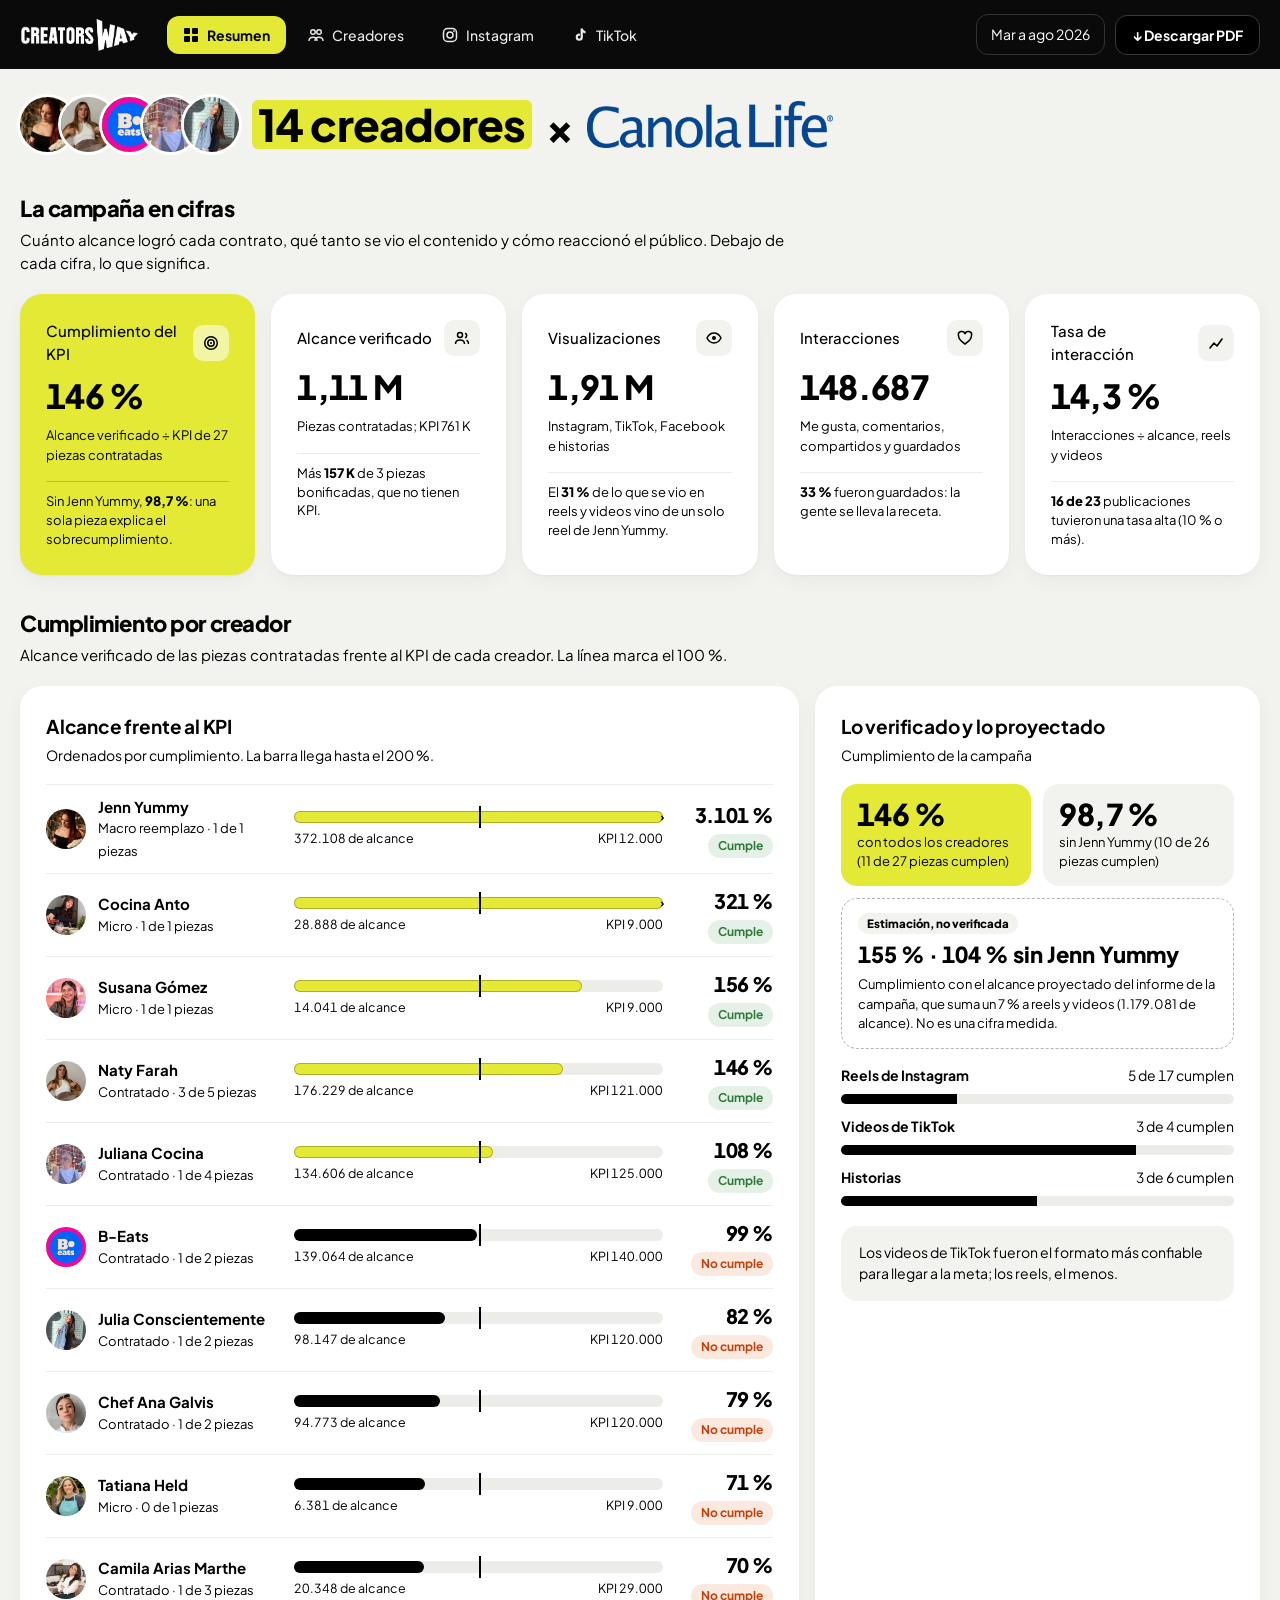
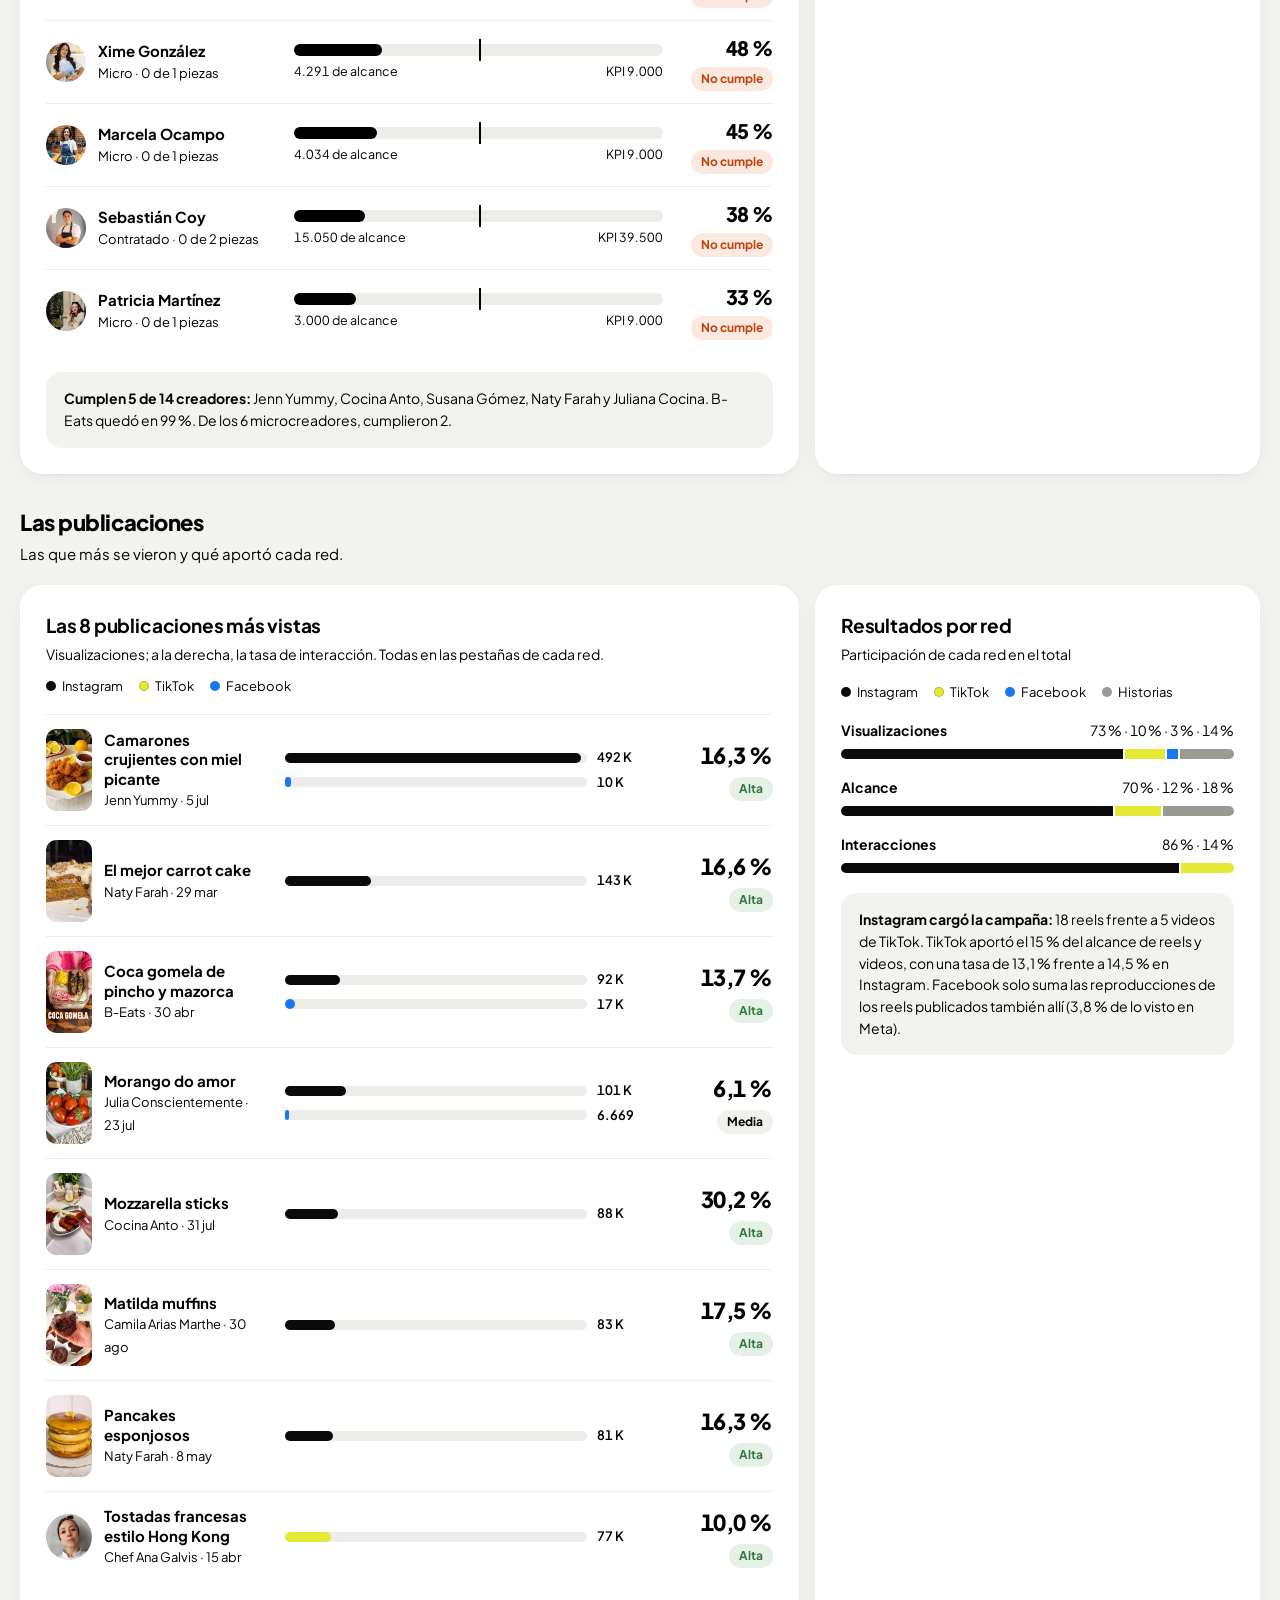
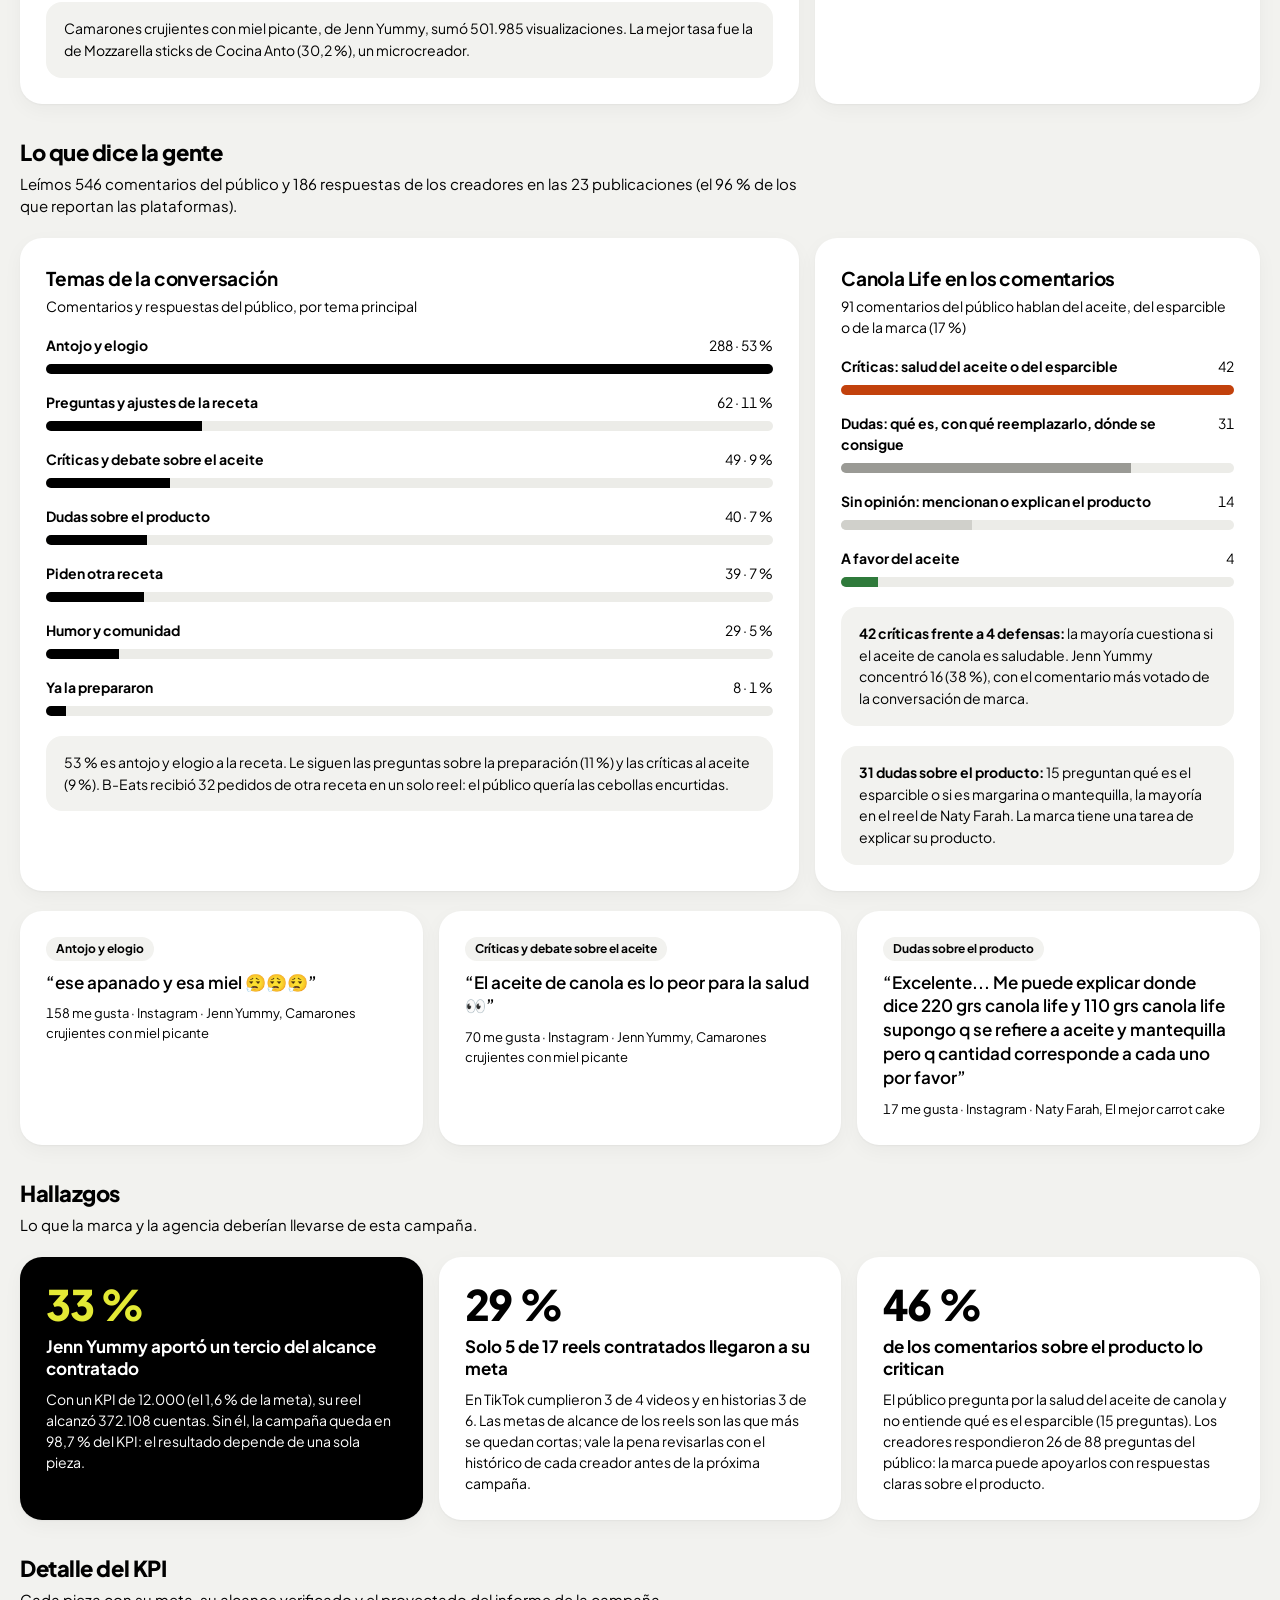
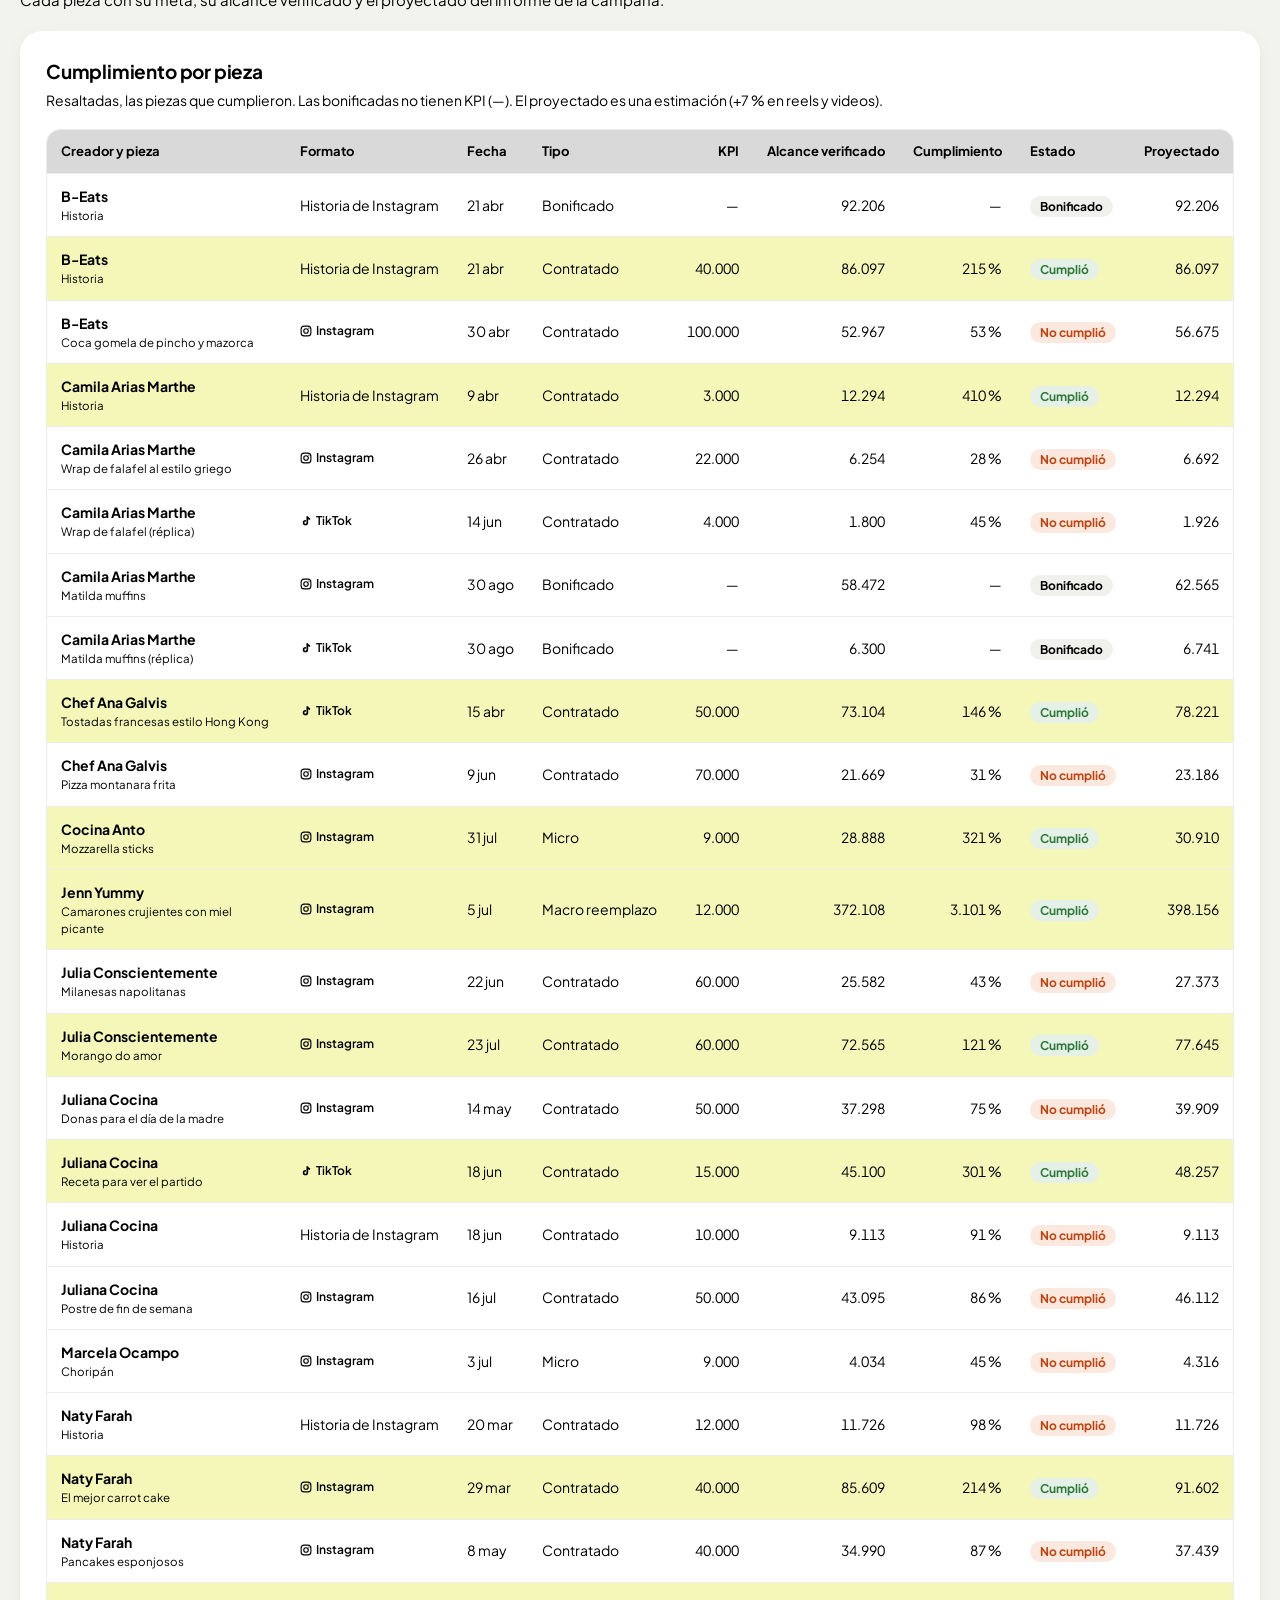
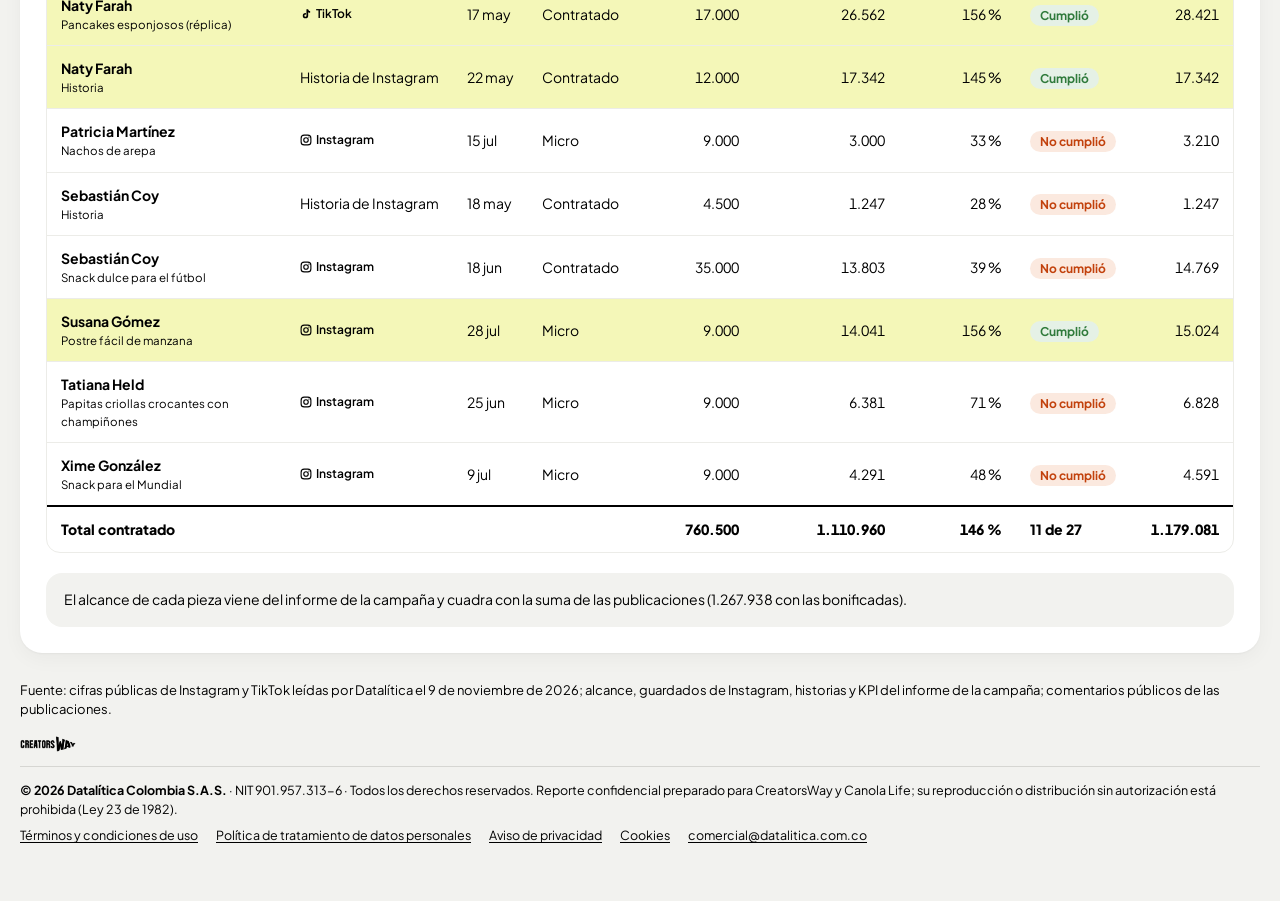
==== canola-2026/index.html @ 8362a9bb "Canola Life 2026: campaña con 14 creadores, KPI de alcance y portada - pipeline/metrics_creadores.py" ====
<!doctype html>
<html lang="es">
<head>
<meta charset="utf-8">
<meta name="viewport" content="width=device-width,initial-scale=1,viewport-fit=cover">
<meta name="robots" content="noindex">
<title>Reporte de campaña</title>
<link rel="icon" href="../assets/favicon.ico" sizes="any">
<link rel="icon" type="image/png" sizes="32x32" href="../assets/favicon-32.png">
<link rel="icon" type="image/png" sizes="16x16" href="../assets/favicon-16.png">
<link rel="apple-touch-icon" href="../assets/apple-touch-icon.png">
<meta name="theme-color" content="#0A0A0A">
<link rel="preconnect" href="https://fonts.googleapis.com">
<link rel="preconnect" href="https://fonts.gstatic.com" crossorigin>
<link rel="stylesheet" href="https://fonts.googleapis.com/css2?family=Plus+Jakarta+Sans:wght@400;500;600;700;800&display=swap">
<style>

/* Diseño aprobado (2026-11-05): barra superior negra con el menú del reporte; fondo gris cálido con tarjetas
   blancas muy redondeadas; amarillo CreatorsWay para lo activo y la cifra principal; negro y amarillo para las redes. */
:root{
  --fondo:#F2F2EF; --tarjeta:#FFFFFF; --negro:#000000; --barra:#0A0A0A;
  --amarillo:#E3E935; --amarillo-suave:#F4F7B8; --pista:#ECECE8; --linea:#ECECE8; --gris-tabla:#D9D9D9;
  --klarens:#0B1F8F; --ig:#0A0A0A; --tt:#E3E935; --fb:#1877F2;
  --sube:#2F7A3B; --sube-bg:#E5F1E6; --baja:#C2410C; --baja-bg:#FBE9DF; --media-bg:#F0F0EC;
  --sombra:0 1px 2px rgba(0,0,0,.04),0 6px 20px rgba(0,0,0,.04);
  --r:22px; --f:"Plus Jakarta Sans",system-ui,"Segoe UI",sans-serif;
  color-scheme:light;
}
*{box-sizing:border-box}
html{-webkit-text-size-adjust:100%}
body{margin:0;background:var(--fondo);color:var(--negro);font:400 15px/1.5 var(--f)}
h1,h2,h3,p{margin:0}
a{color:inherit}
.num{font-variant-numeric:tabular-nums}

/* barra superior */
.top{position:sticky;top:0;z-index:9;background:var(--barra);color:#fff;padding-top:env(safe-area-inset-top,0px);
  padding-left:max(16px,env(safe-area-inset-left,0px));padding-right:max(16px,env(safe-area-inset-right,0px))}
.top-in{max-width:1240px;margin:0 auto;display:flex;align-items:center;gap:28px;padding-block:14px}
.top .cw{height:34px;width:auto;flex:0 0 auto}
.nav{display:flex;gap:6px;overflow-x:auto;scrollbar-width:none;flex:1 1 auto;min-width:0}
.nav button{flex:0 0 auto;background:transparent;border:0;color:#E8E8E8;font:500 14px var(--f);padding:10px 16px;border-radius:12px;cursor:pointer;display:inline-flex;align-items:center;gap:8px}
.nav button:hover{background:#1C1C1C;color:#fff}
.nav button.on{background:var(--amarillo);color:#000;font-weight:700}
.nav button:focus-visible{outline:2px solid var(--amarillo);outline-offset:2px}
.nav svg{width:16px;height:16px}
.top-r{display:flex;align-items:center;gap:10px;flex:0 0 auto}
.period{border:1px solid #333;border-radius:12px;padding:9px 14px;font-size:14px;white-space:nowrap}
.btn.yel{background:#000;color:#fff;border:1px solid #3A3A3A;padding:10px 16px;font-size:14px}
.btn.yel:hover{background:#1C1C1C}
.title h1{display:flex;align-items:center;flex-wrap:wrap;gap:.12em .3em}
.title h1 .tlogo{height:2.4em;width:auto}
.title h1 .x{line-height:1}
.tabhead{display:flex;align-items:center;gap:12px}
.tabhead h2{font-size:24px;font-weight:800;letter-spacing:-.02em}
.tabhead span.s{font-size:15px}
.pbadge{width:40px;height:40px;border-radius:12px;display:grid;place-items:center;color:#fff;flex:0 0 auto}
.pbadge svg{width:22px;height:22px}
.pbadge.ig{background:radial-gradient(circle at 30% 107%,#FDF497 0%,#FD5949 45%,#D6249F 60%,#285AEB 90%)}
.pbadge.tt{background:#000}
.pbadge.fb{background:var(--fb)}
.fill.fb{background:var(--fb)}
.sbar .fb{background:var(--fb)}
.aprox{font-size:12px;font-weight:600;margin-left:4px}
.pbadge.tt svg{filter:drop-shadow(-1px -1px 0 #25F4EE) drop-shadow(1px 1px 0 #FE2C55)}
.sec-t{display:grid;gap:4px;margin-top:12px}
.sec-t h2{font-size:22px;font-weight:800;letter-spacing:-.02em}
.sec-t p{font-size:15px;max-width:72ch}
.kpi .ins{font-size:13px;line-height:1.45;border-top:1px solid var(--linea);padding-top:10px;margin-top:2px}
.kpi.hi .ins{border-top-color:rgba(0,0,0,.18)}
.kpi .ins b{font-weight:800}
.callout{display:block;font-size:14px;line-height:1.55}
.callout b{font-weight:800}
.foot{display:grid;gap:14px}
.foot-top{display:flex;justify-content:space-between;align-items:center;gap:16px;flex-wrap:wrap}
.legal{border-top:1px solid #D6D6D2;padding-top:14px;display:grid;gap:8px;font-size:12.5px;line-height:1.5}
.legal nav{display:flex;flex-wrap:wrap;gap:6px 18px}
.legal a{color:#000;text-decoration:underline;text-underline-offset:2px}

/* página */
.page{padding-left:max(16px,env(safe-area-inset-left,0px));padding-right:max(16px,env(safe-area-inset-right,0px));padding-block:28px 56px}
.wrap{max-width:1240px;margin:0 auto;display:grid;grid-template-columns:minmax(0,1fr);gap:20px}
.wrap > *{min-width:0}
.title{display:flex;justify-content:space-between;align-items:flex-end;gap:16px 24px;flex-wrap:wrap;margin-bottom:8px}
.title h1{font-size:clamp(30px,4vw,44px);line-height:1.1;font-weight:800;letter-spacing:-.02em;text-wrap:balance}
.title h1 .jft{background:var(--amarillo);padding:0 .14em;border-radius:6px;box-decoration-break:clone;-webkit-box-decoration-break:clone}
.title h1 .kl{color:var(--klarens)}
.title .sub{font-size:16px;margin-top:8px;max-width:70ch}
.title-r{display:flex;align-items:center;gap:12px;flex-wrap:wrap}
.title-r img{height:52px;width:auto}
.btn{background:#000;color:#fff;border:0;border-radius:12px;padding:13px 20px;font:700 15px var(--f);cursor:pointer;display:inline-flex;gap:8px;align-items:center;text-decoration:none}
.btn.ghost{background:#fff;color:#000;box-shadow:var(--sombra)}
.btn:focus-visible{outline:2px solid #000;outline-offset:2px}

.card{background:var(--tarjeta);border-radius:var(--r);box-shadow:var(--sombra);padding:26px}
.card-h{display:flex;justify-content:space-between;align-items:flex-start;gap:12px;margin-bottom:18px;flex-wrap:wrap}
.card-h h2{font-size:19px;font-weight:700;letter-spacing:-.01em}
.card-h p{font-size:14px;margin-top:4px}
.legend{display:flex;gap:16px;font-size:13px;flex:0 0 auto}
.legend span{display:inline-flex;align-items:center;gap:6px}
.legend i{width:10px;height:10px;border-radius:50%;display:inline-block}
.legend i.tt,.dot.tt{box-shadow:inset 0 0 0 1px rgba(0,0,0,.2)}

/* cifras */
.kpis{display:grid;grid-template-columns:repeat(5,minmax(0,1fr));gap:16px}
.kpi{display:grid;gap:14px;align-content:start}
.kpi .row{display:flex;justify-content:space-between;align-items:center;gap:8px}
.kpi .k{font-size:15px;font-weight:500}
.kpi .ic{width:36px;height:36px;border-radius:10px;background:var(--fondo);display:grid;place-items:center;flex:0 0 auto}
.kpi .ic svg{width:16px;height:16px}
.kpi .v{font-size:clamp(28px,2.6vw,38px);font-weight:800;line-height:1;letter-spacing:-.02em}
.kpi .d{font-size:13px}
.kpi.hi{background:var(--amarillo)}
.kpi.hi .ic{background:rgba(255,255,255,.55)}

.duo{display:grid;grid-template-columns:minmax(0,1.75fr) minmax(0,1fr);gap:16px;align-items:stretch}
.chart{position:relative}
.crow{display:grid;grid-template-columns:minmax(0,1fr) minmax(0,1.7fr) 96px;gap:20px;align-items:center;padding:14px 0;border-top:1px solid var(--linea)}
.cname{display:flex;gap:12px;align-items:center;min-width:0}
.cname > div{min-width:0}
.thumb{flex:0 0 auto;display:block;width:46px;height:82px;border-radius:10px;overflow:hidden;background:var(--pista)}
.thumb img{width:100%;height:100%;object-fit:cover;display:block}
.thumb:focus-visible{outline:2px solid #000;outline-offset:2px}
.title h1 .tavatar{width:2.2em;height:2.2em;border-radius:50%;object-fit:cover;box-shadow:0 0 0 3px #fff,0 0 0 4px var(--linea)}
.cname strong{display:block;font-weight:700;font-size:15px;line-height:1.3}
.cname span{font-size:13px}
.bars{display:grid;gap:5px}
.b{display:grid;grid-template-columns:minmax(0,1fr) 60px;gap:10px;align-items:center;font-size:13px;font-weight:600}
.b .track{height:10px;border-radius:99px;background:var(--pista)}
.b .fill{height:100%;border-radius:99px}
.fill.ig{background:var(--ig)} .fill.tt{background:var(--tt)}
.b:focus-visible{outline:2px solid #000;outline-offset:3px;border-radius:6px}
.er{justify-self:end;display:grid;justify-items:end;gap:5px}
.er .v{font-size:22px;font-weight:800;letter-spacing:-.02em}
.pill{font-size:12px;font-weight:700;padding:3px 10px;border-radius:999px;background:var(--media-bg);white-space:nowrap}
.pill.alta{background:var(--sube-bg);color:var(--sube)}
.pill.baja{background:var(--baja-bg);color:var(--baja)}
.tip{position:absolute;pointer-events:none;background:#000;color:#fff;font-size:13px;line-height:1.45;padding:8px 12px;border-radius:10px;white-space:nowrap;z-index:2}

.share{display:grid;gap:18px}
.srow{display:grid;gap:8px}
.srow .t{display:flex;justify-content:space-between;gap:8px;font-size:14px}
.srow .t b{font-weight:700}
.sbar{display:flex;height:10px;border-radius:99px;overflow:hidden;gap:2px;background:#fff}
.sbar .ig{background:var(--ig)} .sbar .tt{background:var(--tt)}
.callout{background:var(--fondo);border-radius:16px;padding:16px 18px;margin:20px 0 0;display:block}
.callout b{font-weight:700}
.callout span{font-size:14px}

.finds{display:grid;grid-template-columns:repeat(3,minmax(0,1fr));gap:16px}
.find{display:grid;gap:10px;align-content:start}
.find .v{font-size:42px;font-weight:800;line-height:1;letter-spacing:-.03em}
.find h3{font-size:17px;font-weight:700;line-height:1.3}
.find p{font-size:14px}
.find.hi{background:#000;color:#fff}
.find.hi .v{color:var(--amarillo)}

.quotes{display:grid;grid-template-columns:repeat(3,minmax(0,1fr));gap:16px}
.quote{margin:0;display:grid;gap:10px;align-content:start}
.quote .qt{font-size:12px;font-weight:700;background:var(--fondo);border-radius:999px;padding:3px 10px;justify-self:start}
.quote blockquote{margin:0;font-size:17px;font-weight:600;line-height:1.4}
.quote figcaption{font-size:13px}
.duo.inner{gap:32px}
.nets{display:grid;grid-template-columns:repeat(2,minmax(0,1fr));gap:16px}
.net-h{display:flex;align-items:center;gap:12px;margin-bottom:18px}
.badge{width:40px;height:40px;border-radius:12px;display:grid;place-items:center;font:800 13px var(--f);flex:0 0 auto}
.badge.ig{background:var(--ig);color:#fff} .badge.tt{background:var(--tt);color:#000}
.net-h strong{font-size:17px;display:block}
.net-h span{font-size:13px}
.net-g{display:grid;grid-template-columns:repeat(3,minmax(0,1fr));gap:18px 12px}
.net-g div{display:grid;gap:2px}
.net-g .v{font-size:24px;font-weight:800;letter-spacing:-.02em;line-height:1.1}
.net-g .k{font-size:13px}

/* comparación de una pieza */
.vs{display:grid;gap:16px}
.vsr{display:grid;gap:8px}
.vsr .t{display:grid;grid-template-columns:minmax(0,1fr) auto minmax(0,1fr);gap:8px;font-size:14px;align-items:baseline}
.vsr .t .a{font-weight:800;font-size:17px}
.vsr .t .m{font-weight:600;text-align:center}
.vsr .t .z{font-weight:800;font-size:17px;text-align:right}
.note{font-size:15px;line-height:1.6}
.facts{display:grid;gap:10px;margin-top:18px}
.facts div{display:flex;justify-content:space-between;gap:12px;background:var(--fondo);border-radius:12px;padding:10px 14px;font-size:14px}
.facts b{font-weight:800;white-space:nowrap}
.links{display:flex;gap:8px;flex-wrap:wrap;margin-top:18px}

.tbl{overflow-x:auto;border-radius:14px;border:1px solid var(--linea)}
table{border-collapse:collapse;width:100%;min-width:660px;font-size:14px}
th,td{padding:12px 14px;text-align:right;white-space:nowrap}
th:first-child,td:first-child{text-align:left;white-space:normal}
th.l,td.l{text-align:left}
thead th{background:var(--gris-tabla);font-weight:700;font-size:13px}
tbody td{border-top:1px solid var(--linea)}
tbody tr.hl td{background:var(--amarillo-suave)}
tfoot td{font-weight:800;border-top:2px solid #000}
.dot{display:inline-block;width:10px;height:10px;border-radius:50%;margin-right:8px}
.mini{display:inline-block;height:6px;border-radius:99px;background:#000;vertical-align:middle;margin-left:8px}
.hand{display:block;font-size:11.5px}

.stories{display:grid;grid-template-columns:240px minmax(0,1fr);gap:24px;align-items:start}
.sfigs{display:grid;gap:12px}
.sfigs div{background:var(--fondo);border-radius:16px;padding:14px 16px;display:grid;gap:2px}
.sfigs div:first-child{background:var(--amarillo)}
.sfigs .v{font-size:28px;font-weight:800;letter-spacing:-.02em;line-height:1.1}
.sfigs span{font-size:13px}

.foot{font-size:13px;padding-top:8px}
.foot img{height:16px;width:auto}

@media (max-width:1000px){
  .kpis{grid-template-columns:repeat(2,minmax(0,1fr))}
  .kpi.hi{grid-column:1 / -1}
  .duo,.nets,.finds,.quotes{grid-template-columns:minmax(0,1fr)}
    .period{display:none}
  .btn.yel{padding:9px 12px}
}
@media (max-width:640px){
  .crow{grid-template-columns:minmax(0,1fr) auto;gap:10px 14px}
  .crow .bars{grid-column:1 / -1;grid-row:2}
  .stories{grid-template-columns:minmax(0,1fr)}
  .card{padding:20px}
  .net-g{grid-template-columns:repeat(2,minmax(0,1fr))}
  .top-in{gap:16px}
    .top .cw{height:26px}
}
@media print{
  @page{size:A4 landscape;margin:8mm}
  body{-webkit-print-color-adjust:exact;print-color-adjust:exact}
  .top{position:static}
  .btn,.tip{display:none!important}
  .card,.kpi,.find{break-inside:avoid}
  .page{padding-block:16px 0}
}
@media (prefers-reduced-motion:reduce){*{scroll-behavior:auto!important}}

/* Campaña con varios creadores: mismo sistema visual que el reporte de un creador (templates/reporte.html). */
:root{--hist:#9A9A95;--canola:#064691}
.title h1 .tlogo.wide{height:1.05em}
.avs{display:inline-flex;align-items:center}
.avs img{width:1.25em;height:1.25em;border-radius:50%;object-fit:cover;box-shadow:0 0 0 3px #fff;margin-left:-.32em}
.avs img:first-child{margin-left:0}
.fill.hist,.sbar .hist{background:var(--hist)}
.legend i.hist{background:var(--hist)}
.thumb.av{width:46px;height:46px;border-radius:50%}
/* cumplimiento por creador */
.kpirow{display:grid;grid-template-columns:minmax(0,1fr) minmax(0,1.6fr) 92px;gap:18px;align-items:center;padding:12px 0;border-top:1px solid var(--linea)}
.who{display:flex;gap:12px;align-items:center;min-width:0}
.who img{width:40px;height:40px;border-radius:50%;object-fit:cover;flex:0 0 auto}
.who strong{display:block;font-size:15px;line-height:1.3}
.who span{font-size:13px}
.meter{position:relative;height:12px;border-radius:99px;background:var(--pista)}
.meter .fill{position:absolute;inset:0 auto 0 0;border-radius:99px;background:#000}
.meter .fill.ok{background:var(--amarillo);box-shadow:inset 0 0 0 1px rgba(0,0,0,.25)}
.meter .goal{position:absolute;top:-5px;bottom:-5px;width:2px;background:#000}
.meter .over{position:absolute;right:-2px;top:50%;transform:translateY(-50%);font-size:11px;font-weight:800}
.meter-l{display:flex;justify-content:space-between;font-size:12.5px;margin-top:6px}
.pct{justify-self:end;display:grid;justify-items:end;gap:4px}
.pct .v{font-size:20px;font-weight:800;letter-spacing:-.02em}
.pill.ok{background:var(--sube-bg);color:var(--sube)}
.pill.no{background:var(--baja-bg);color:var(--baja)}
.pill.bono{background:var(--media-bg)}
.big2{display:grid;grid-template-columns:repeat(2,minmax(0,1fr));gap:12px}
.big2 div{background:var(--fondo);border-radius:16px;padding:14px 16px;display:grid;gap:2px}
.big2 div.hi{background:var(--amarillo)}
.big2 .v{font-size:30px;font-weight:800;letter-spacing:-.02em;line-height:1.1}
.big2 span{font-size:13px}
.est{border:1.5px dashed #B5B5B0;border-radius:16px;padding:14px 16px;margin-top:12px;display:grid;gap:4px}
.est .v{font-size:22px;font-weight:800}
.est span{font-size:13px}
.est b.tag{font-size:11.5px;font-weight:800;background:var(--fondo);border-radius:999px;padding:2px 9px;justify-self:start}
.fmt{display:grid;gap:12px;margin-top:16px}
/* tarjetas de creador */
.cgrid{display:grid;grid-template-columns:repeat(3,minmax(0,1fr));gap:16px}
.cc{display:grid;gap:14px;align-content:start}
.cc-h{display:flex;gap:12px;align-items:center}
.cc-h img{width:52px;height:52px;border-radius:50%;object-fit:cover;flex:0 0 auto}
.cc-h strong{display:block;font-size:16px;line-height:1.25}
.cc-h a{font-size:13px;text-decoration:none}
.cc-h a:hover{text-decoration:underline}
.cc .row{display:flex;justify-content:space-between;align-items:baseline;gap:8px}
.cc .row .v{font-size:30px;font-weight:800;letter-spacing:-.02em;line-height:1}
.cc .mini-g{display:grid;grid-template-columns:repeat(3,minmax(0,1fr));gap:8px}
.cc .mini-g div{background:var(--fondo);border-radius:12px;padding:8px 10px;display:grid}
.cc .mini-g b{font-size:16px;font-weight:800}
.cc .mini-g span{font-size:12px}
.cc .pz{font-size:13px;line-height:1.5;border-top:1px solid var(--linea);padding-top:10px}
.cc.hi{box-shadow:inset 0 0 0 2px var(--amarillo),var(--sombra)}
.tag-red{display:inline-flex;align-items:center;gap:4px;font-size:12px;font-weight:700}
.tag-red svg{width:12px;height:12px}
td .tag-red{font-weight:600}
@media (max-width:1000px){.cgrid{grid-template-columns:repeat(2,minmax(0,1fr))}}
@media (max-width:640px){
  .cgrid,.big2{grid-template-columns:minmax(0,1fr)}
  .kpirow{grid-template-columns:minmax(0,1fr) auto;gap:10px 14px}
  .kpirow .mw{grid-column:1 / -1;grid-row:2}
}
@media print{.cc{break-inside:avoid}}
</style>
</head>
<body>
<header class="top">
  <div class="top-in">
    <img class="cw" src="../assets/logo-creatorsway-blanco.png" alt="CreatorsWay">
    <nav class="nav" id="nav" aria-label="Secciones del reporte"></nav>
    <div class="top-r"><span class="period" id="period"></span><a class="btn yel" id="pdf" href="pdf/resumen.pdf" download>↓ Descargar PDF</a></div>
  </div>
</header>
<main class="page"><div class="wrap" id="view"></div></main>

<script>
const D={"id":"canola-2026","tipo":"creadores","marca":{"nombre":"Canola Life","handle":"canola.life","logo":"assets/logo-canola-life.png","web":"https://canolalife.com"},"periodo":"Mar a ago 2026","periodo_largo":"20 de marzo al 30 de agosto de 2026","publicasCapturado":"2026-11-09","tabs":["resumen","creadores","instagram","tiktok"],"creadores":[{"id":"jenn-yummy","nombre":"Jenn Yummy","ig":"yummy__journey","tt":null,"tipo":"Macro reemplazo","avatar":"assets/canola-2026/avatar-yummy__journey.jpg","piezas":["DaayGBuPL3M"],"n_reels":1,"n_tt":0,"n_hist":0,"kpi":12000,"alcance":372108,"pct":31.009,"cumple":true,"piezas_kpi":1,"piezas_cumplen":1,"bonificado":0,"v":501985,"reach":372108,"i":60535,"er":0.1626812645791007,"comments":113,"tono":{"negativo":16,"duda":1,"positivo":2}},{"id":"cocina-anto","nombre":"Cocina Anto","ig":"cocinantop_","tt":null,"tipo":"Micro","avatar":"assets/canola-2026/avatar-cocinantop_.jpg","piezas":["Dbd4NI5RG71"],"n_reels":1,"n_tt":0,"n_hist":0,"kpi":9000,"alcance":28888,"pct":3.2097777777777776,"cumple":true,"piezas_kpi":1,"piezas_cumplen":1,"bonificado":0,"v":88496,"reach":28888,"i":8719,"er":0.3018208252561617,"comments":9,"tono":{}},{"id":"susana-gomez","nombre":"Susana Gómez","ig":"susisouffle","tt":null,"tipo":"Micro","avatar":"assets/canola-2026/avatar-susisouffle.jpg","piezas":["DbWBOu2Rec2"],"n_reels":1,"n_tt":0,"n_hist":0,"kpi":9000,"alcance":14041,"pct":1.560111111111111,"cumple":true,"piezas_kpi":1,"piezas_cumplen":1,"bonificado":0,"v":22456,"reach":14041,"i":1446,"er":0.10298411794031764,"comments":7,"tono":{"positivo":1,"neutro":1}},{"id":"naty-farah","nombre":"Naty Farah","ig":"natyfarah","tt":"natifarah","tipo":"Contratado","avatar":"assets/canola-2026/avatar-natyfarah.jpg","piezas":["DWeVfAqBprj","DYFd4oKhkUo","7640869859097873685"],"n_reels":2,"n_tt":1,"n_hist":2,"kpi":121000,"alcance":176229,"pct":1.4564380165289257,"cumple":true,"piezas_kpi":5,"piezas_cumplen":3,"bonificado":0,"v":298708,"reach":147161,"i":23811,"er":0.16180237970657987,"comments":157,"tono":{"duda":22,"neutro":11,"positivo":1,"negativo":6}},{"id":"juliana-cocina","nombre":"Juliana Cocina","ig":"juliana.cocina","tt":"juliana.cocina","tipo":"Contratado","avatar":"assets/canola-2026/avatar-juliana.cocina.jpg","piezas":["DYVcbwGhlck","7652731242810608914","Da3Ca-wBut-"],"n_reels":2,"n_tt":1,"n_hist":1,"kpi":125000,"alcance":134606,"pct":1.076848,"cumple":true,"piezas_kpi":4,"piezas_cumplen":1,"bonificado":0,"v":221183,"reach":125493,"i":15651,"er":0.12471611962420215,"comments":102,"tono":{"negativo":4,"neutro":1,"duda":3}},{"id":"b-eats","nombre":"B-Eats","ig":"b.eats___","tt":null,"tipo":"Contratado","avatar":"assets/canola-2026/avatar-b.eats___.jpg","piezas":["DXxf56SjMvL"],"n_reels":1,"n_tt":0,"n_hist":2,"kpi":140000,"alcance":139064,"pct":0.9933142857142857,"cumple":false,"piezas_kpi":2,"piezas_cumplen":1,"bonificado":92206,"v":313638,"reach":52967,"i":7241,"er":0.13670776143636604,"comments":68,"tono":{"negativo":3}},{"id":"julia-conscientemente","nombre":"Julia Conscientemente","ig":"juliaconsciente_mente","tt":null,"tipo":"Contratado","avatar":"assets/canola-2026/avatar-juliaconsciente_mente.jpg","piezas":["DZ6Rfb4xI1Z","DbJqzxRPpuz"],"n_reels":2,"n_tt":0,"n_hist":0,"kpi":120000,"alcance":98147,"pct":0.8178916666666667,"cumple":false,"piezas_kpi":2,"piezas_cumplen":1,"bonificado":0,"v":157352,"reach":98147,"i":5954,"er":0.060664105881993335,"comments":79,"tono":{"negativo":4,"neutro":1}},{"id":"chef-ana-galvis","nombre":"Chef Ana Galvis","ig":"chefanagalvis","tt":"chefanagalvis","tipo":"Contratado","avatar":"assets/canola-2026/avatar-chefanagalvis.jpg","piezas":["7629112348766194951","DZYYddVv72H"],"n_reels":1,"n_tt":1,"n_hist":0,"kpi":120000,"alcance":94773,"pct":0.789775,"cumple":false,"piezas_kpi":2,"piezas_cumplen":1,"bonificado":0,"v":119540,"reach":94773,"i":8882,"er":0.09371867515009549,"comments":103,"tono":{"negativo":7,"duda":1}},{"id":"tatiana-held","nombre":"Tatiana Held","ig":"cocinadecasa_tatianaheld","tt":null,"tipo":"Micro","avatar":"assets/canola-2026/avatar-cocinadecasa_tatianaheld.jpg","piezas":["DaBX90cPPrO"],"n_reels":1,"n_tt":0,"n_hist":0,"kpi":9000,"alcance":6381,"pct":0.709,"cumple":false,"piezas_kpi":1,"piezas_cumplen":0,"bonificado":0,"v":9331,"reach":6381,"i":456,"er":0.07146215326751293,"comments":6,"tono":{}},{"id":"camila-arias","nombre":"Camila Arias Marthe","ig":"camilaariasmarthe","tt":"camiariasmarthe","tipo":"Contratado","avatar":"assets/canola-2026/avatar-camilaariasmarthe.jpg","piezas":["DXnPHF_DThk","7651381201760029972","Dcrp0CuAaxJ","7679981421196250375"],"n_reels":2,"n_tt":2,"n_hist":1,"kpi":29000,"alcance":20348,"pct":0.701655172413793,"cumple":false,"piezas_kpi":3,"piezas_cumplen":1,"bonificado":64772,"v":130267,"reach":72826,"i":13073,"er":0.17951006508664488,"comments":48,"tono":{"negativo":1,"duda":1}},{"id":"xime-gonzalez","nombre":"Xime González","ig":"ximepastelera","tt":null,"tipo":"Micro","avatar":"assets/canola-2026/avatar-ximepastelera.jpg","piezas":["DalwK8AoJHN"],"n_reels":1,"n_tt":0,"n_hist":0,"kpi":9000,"alcance":4291,"pct":0.4767777777777778,"cumple":false,"piezas_kpi":1,"piezas_cumplen":0,"bonificado":0,"v":8743,"reach":4291,"i":340,"er":0.07923560941505477,"comments":6,"tono":{}},{"id":"marcela-ocampo","nombre":"Marcela Ocampo","ig":"marce_cocina_","tt":null,"tipo":"Micro","avatar":"assets/canola-2026/avatar-marce_cocina_.jpg","piezas":["DaVm-WiRaWY"],"n_reels":1,"n_tt":0,"n_hist":0,"kpi":9000,"alcance":4034,"pct":0.44822222222222224,"cumple":false,"piezas_kpi":1,"piezas_cumplen":0,"bonificado":0,"v":6599,"reach":4034,"i":338,"er":0.08378780366881507,"comments":5,"tono":{}},{"id":"sebastian-coy","nombre":"Sebastián Coy","ig":"sebastian_coy","tt":null,"tipo":"Contratado","avatar":"assets/canola-2026/avatar-sebastian_coy.jpg","piezas":["DZvnF2wO_jj"],"n_reels":1,"n_tt":0,"n_hist":1,"kpi":39500,"alcance":15050,"pct":0.3810126582278481,"cumple":false,"piezas_kpi":2,"piezas_cumplen":0,"bonificado":0,"v":29640,"reach":13803,"i":2041,"er":0.1478664058537999,"comments":59,"tono":{"duda":3,"negativo":1}},{"id":"patricia-martinez","nombre":"Patricia Martínez","ig":"patsmartinezl","tt":null,"tipo":"Micro","avatar":"assets/canola-2026/avatar-patsmartinezl.jpg","piezas":["Da0LXtuBqEI"],"n_reels":1,"n_tt":0,"n_hist":0,"kpi":9000,"alcance":3000,"pct":0.3333333333333333,"cumple":false,"piezas_kpi":1,"piezas_cumplen":0,"bonificado":0,"v":5386,"reach":3000,"i":200,"er":0.06666666666666667,"comments":4,"tono":{}}],"pieces":[{"id":"DWeVfAqBprj","creador":"naty-farah","red":"ig","t":"El mejor carrot cake","fecha":"2026-03-29","f":"29 mar","nota_fecha":null,"url":"https://www.instagram.com/reel/DWeVfAqBprj/","img":"assets/canola-2026/reel-DWeVfAqBprj.jpg","collab":true,"dur_s":130,"v":143368,"fbv":0,"r":85609,"likes":6755,"comments":105,"shares":2231,"s":5156,"i":14247,"er":0.16641941851908093,"lvl":"alta","excel_views":113594,"kpi":{"tipo":"Contratado","kpi":40000,"alcance":85609,"proyectado":91602,"cumple":true,"pct":2.140225,"estado_excel":"Cumplió"}},{"id":"7629112348766194951","creador":"chef-ana-galvis","red":"tt","t":"Tostadas francesas estilo Hong Kong","fecha":"2026-04-15","f":"15 abr","nota_fecha":null,"url":"https://www.tiktok.com/@chefanagalvis/video/7629112348766194951","img":null,"collab":true,"dur_s":83,"v":77000,"fbv":0,"r":73104,"likes":3955,"comments":61,"shares":876,"s":2433,"i":7325,"er":0.10019971547384549,"lvl":"alta","excel_views":108029,"kpi":{"tipo":"Contratado","kpi":50000,"alcance":73104,"proyectado":78221,"cumple":true,"pct":1.46208,"estado_excel":"Cumplió"}},{"id":"DXnPHF_DThk","creador":"camila-arias","red":"ig","t":"Wrap de falafel al estilo griego","fecha":"2026-04-26","f":"26 abr","nota_fecha":null,"url":"https://www.instagram.com/reel/DXnPHF_DThk/","img":"assets/canola-2026/reel-DXnPHF_DThk.jpg","collab":false,"dur_s":55,"v":9620,"fbv":2765,"r":6254,"likes":366,"comments":9,"shares":115,"s":253,"i":743,"er":0.11880396546210426,"lvl":"alta","excel_views":10923,"kpi":{"tipo":"Contratado","kpi":22000,"alcance":6254,"proyectado":6692,"cumple":false,"pct":0.2842727272727273,"estado_excel":"No cumplió"}},{"id":"DXxf56SjMvL","creador":"b-eats","red":"ig","t":"Coca gomela de pincho y mazorca","fecha":"2026-04-30","f":"30 abr","nota_fecha":null,"url":"https://www.instagram.com/reel/DXxf56SjMvL/","img":"assets/canola-2026/reel-DXxf56SjMvL.jpg","collab":true,"dur_s":80,"v":92095,"fbv":16548,"r":52967,"likes":4876,"comments":68,"shares":627,"s":1670,"i":7241,"er":0.13670776143636604,"lvl":"alta","excel_views":93950,"kpi":{"tipo":"Contratado","kpi":100000,"alcance":52967,"proyectado":56675,"cumple":false,"pct":0.52967,"estado_excel":"No cumplió"}},{"id":"DYFd4oKhkUo","creador":"naty-farah","red":"ig","t":"Pancakes esponjosos","fecha":"2026-05-08","f":"8 may","nota_fecha":null,"url":"https://www.instagram.com/reel/DYFd4oKhkUo/","img":"assets/canola-2026/reel-DYFd4oKhkUo.jpg","collab":true,"dur_s":39,"v":80833,"fbv":0,"r":34990,"likes":3182,"comments":39,"shares":1067,"s":1421,"i":5709,"er":0.16316090311517575,"lvl":"alta","excel_views":60604,"kpi":{"tipo":"Contratado","kpi":40000,"alcance":34990,"proyectado":37439,"cumple":false,"pct":0.87475,"estado_excel":"No cumplió"}},{"id":"DYVcbwGhlck","creador":"juliana-cocina","red":"ig","t":"Donas para el día de la madre","fecha":"2026-05-14","f":"14 may","nota_fecha":null,"url":"https://www.instagram.com/reel/DYVcbwGhlck/","img":"assets/canola-2026/reel-DYVcbwGhlck.jpg","collab":true,"dur_s":40,"v":74086,"fbv":0,"r":37298,"likes":3050,"comments":51,"shares":296,"s":953,"i":4350,"er":0.11662823743900477,"lvl":"alta","excel_views":66609,"kpi":{"tipo":"Contratado","kpi":50000,"alcance":37298,"proyectado":39909,"cumple":false,"pct":0.74596,"estado_excel":"No cumplió"}},{"id":"7640869859097873685","creador":"naty-farah","red":"tt","t":"Pancakes esponjosos (réplica)","fecha":"2026-05-17","f":"17 may","nota_fecha":null,"url":"https://www.tiktok.com/@natifarah/video/7640869859097873685","img":null,"collab":true,"dur_s":38,"v":39300,"fbv":0,"r":26562,"likes":2519,"comments":13,"shares":346,"s":977,"i":3855,"er":0.14513214366388072,"lvl":"alta","excel_views":26562,"kpi":{"tipo":"Contratado","kpi":17000,"alcance":26562,"proyectado":28421,"cumple":true,"pct":1.562470588235294,"estado_excel":"Cumplió"}},{"id":"DZYYddVv72H","creador":"chef-ana-galvis","red":"ig","t":"Pizza montanara frita","fecha":"2026-06-09","f":"9 jun","nota_fecha":"El Excel la fecha el 7 de junio; se publicó el 9","url":"https://www.instagram.com/reel/DZYYddVv72H/","img":"assets/canola-2026/reel-DZYYddVv72H.jpg","collab":true,"dur_s":83,"v":35476,"fbv":7064,"r":21669,"likes":1054,"comments":42,"shares":136,"s":325,"i":1557,"er":0.07185380035996124,"lvl":"media","excel_views":35493,"kpi":{"tipo":"Contratado","kpi":70000,"alcance":21669,"proyectado":23186,"cumple":false,"pct":0.30955714285714286,"estado_excel":"No cumplió"}},{"id":"7651381201760029972","creador":"camila-arias","red":"tt","t":"Wrap de falafel (réplica)","fecha":"2026-06-14","f":"14 jun","nota_fecha":null,"url":"https://www.tiktok.com/@camiariasmarthe/video/7651381201760029972","img":null,"collab":true,"dur_s":55,"v":4895,"fbv":0,"r":1800,"likes":165,"comments":2,"shares":26,"s":110,"i":303,"er":0.16833333333333333,"lvl":"alta","excel_views":1900,"kpi":{"tipo":"Contratado","kpi":4000,"alcance":1800,"proyectado":1926,"cumple":false,"pct":0.45,"estado_excel":"No cumplió"}},{"id":"DZvnF2wO_jj","creador":"sebastian-coy","red":"ig","t":"Snack dulce para el fútbol","fecha":"2026-06-18","f":"18 jun","nota_fecha":null,"url":"https://www.instagram.com/reel/DZvnF2wO_jj/","img":"assets/canola-2026/reel-DZvnF2wO_jj.jpg","collab":true,"dur_s":86,"v":28073,"fbv":0,"r":13803,"likes":1062,"comments":59,"shares":174,"s":746,"i":2041,"er":0.1478664058537999,"lvl":"alta","excel_views":23002,"kpi":{"tipo":"Contratado","kpi":35000,"alcance":13803,"proyectado":14769,"cumple":false,"pct":0.3943714285714286,"estado_excel":"No cumplió"}},{"id":"7652731242810608914","creador":"juliana-cocina","red":"tt","t":"Receta para ver el partido","fecha":"2026-06-18","f":"18 jun","nota_fecha":null,"url":"https://www.tiktok.com/@juliana.cocina/video/7652731242810608914","img":null,"collab":true,"dur_s":61,"v":58600,"fbv":0,"r":45100,"likes":4767,"comments":17,"shares":420,"s":1594,"i":6798,"er":0.15073170731707317,"lvl":"alta","excel_views":52900,"kpi":{"tipo":"Contratado","kpi":15000,"alcance":45100,"proyectado":48257,"cumple":true,"pct":3.006666666666667,"estado_excel":"Cumplió"}},{"id":"DZ6Rfb4xI1Z","creador":"julia-conscientemente","red":"ig","t":"Milanesas napolitanas","fecha":"2026-06-22","f":"22 jun","nota_fecha":null,"url":"https://www.instagram.com/reel/DZ6Rfb4xI1Z/","img":"assets/canola-2026/reel-DZ6Rfb4xI1Z.jpg","collab":true,"dur_s":59,"v":38788,"fbv":11004,"r":25582,"likes":819,"comments":24,"shares":211,"s":504,"i":1558,"er":0.06090219685716519,"lvl":"media","excel_views":42404,"kpi":{"tipo":"Contratado","kpi":60000,"alcance":25582,"proyectado":27373,"cumple":false,"pct":0.42636666666666667,"estado_excel":"No cumplió"}},{"id":"DaBX90cPPrO","creador":"tatiana-held","red":"ig","t":"Papitas criollas crocantes con champiñones","fecha":"2026-06-25","f":"25 jun","nota_fecha":null,"url":"https://www.instagram.com/reel/DaBX90cPPrO/","img":"assets/canola-2026/reel-DaBX90cPPrO.jpg","collab":true,"dur_s":44,"v":8909,"fbv":422,"r":6381,"likes":313,"comments":6,"shares":15,"s":122,"i":456,"er":0.07146215326751293,"lvl":"media","excel_views":8128,"kpi":{"tipo":"Micro","kpi":9000,"alcance":6381,"proyectado":6828,"cumple":false,"pct":0.709,"estado_excel":"No cumplió"}},{"id":"DaVm-WiRaWY","creador":"marcela-ocampo","red":"ig","t":"Choripán","fecha":"2026-07-03","f":"3 jul","nota_fecha":null,"url":"https://www.instagram.com/reel/DaVm-WiRaWY/","img":"assets/canola-2026/reel-DaVm-WiRaWY.jpg","collab":false,"dur_s":62,"v":6015,"fbv":584,"r":4034,"likes":196,"comments":5,"shares":35,"s":102,"i":338,"er":0.08378780366881507,"lvl":"media","excel_views":6278,"kpi":{"tipo":"Micro","kpi":9000,"alcance":4034,"proyectado":4316,"cumple":false,"pct":0.44822222222222224,"estado_excel":"No cumplió"}},{"id":"DaayGBuPL3M","creador":"jenn-yummy","red":"ig","t":"Camarones crujientes con miel picante","fecha":"2026-07-05","f":"5 jul","nota_fecha":null,"url":"https://www.instagram.com/reel/DaayGBuPL3M/","img":"assets/canola-2026/reel-DaayGBuPL3M.jpg","collab":true,"dur_s":82,"v":491504,"fbv":10481,"r":372108,"likes":24252,"comments":113,"shares":13370,"s":22800,"i":60535,"er":0.1626812645791007,"lvl":"alta","excel_views":457467,"kpi":{"tipo":"Macro reemplazo","kpi":12000,"alcance":372108,"proyectado":398156,"cumple":true,"pct":31.009,"estado_excel":"Cumplió"}},{"id":"DalwK8AoJHN","creador":"xime-gonzalez","red":"ig","t":"Snack para el Mundial","fecha":"2026-07-09","f":"9 jul","nota_fecha":null,"url":"https://www.instagram.com/reel/DalwK8AoJHN/","img":"assets/canola-2026/reel-DalwK8AoJHN.jpg","collab":true,"dur_s":60,"v":8743,"fbv":0,"r":4291,"likes":241,"comments":6,"shares":24,"s":69,"i":340,"er":0.07923560941505477,"lvl":"media","excel_views":6216,"kpi":{"tipo":"Micro","kpi":9000,"alcance":4291,"proyectado":4591,"cumple":false,"pct":0.4767777777777778,"estado_excel":"No cumplió"}},{"id":"Da0LXtuBqEI","creador":"patricia-martinez","red":"ig","t":"Nachos de arepa","fecha":"2026-07-15","f":"15 jul","nota_fecha":null,"url":"https://www.instagram.com/reel/Da0LXtuBqEI/","img":"assets/canola-2026/reel-Da0LXtuBqEI.jpg","collab":true,"dur_s":27,"v":5386,"fbv":0,"r":3000,"likes":125,"comments":4,"shares":28,"s":43,"i":200,"er":0.06666666666666667,"lvl":"media","excel_views":4500,"kpi":{"tipo":"Micro","kpi":9000,"alcance":3000,"proyectado":3210,"cumple":false,"pct":0.3333333333333333,"estado_excel":"No cumplió"}},{"id":"Da3Ca-wBut-","creador":"juliana-cocina","red":"ig","t":"Postre de fin de semana","fecha":"2026-07-16","f":"16 jul","nota_fecha":null,"url":"https://www.instagram.com/reel/Da3Ca-wBut-/","img":"assets/canola-2026/reel-Da3Ca-wBut-.jpg","collab":false,"dur_s":33,"v":76864,"fbv":0,"r":43095,"likes":2793,"comments":34,"shares":376,"s":1300,"i":4503,"er":0.10449008005569091,"lvl":"alta","excel_views":74605,"kpi":{"tipo":"Contratado","kpi":50000,"alcance":43095,"proyectado":46112,"cumple":false,"pct":0.8619,"estado_excel":"No cumplió"}},{"id":"DbJqzxRPpuz","creador":"julia-conscientemente","red":"ig","t":"Morango do amor","fecha":"2026-07-23","f":"23 jul","nota_fecha":null,"url":"https://www.instagram.com/reel/DbJqzxRPpuz/","img":"assets/canola-2026/reel-DbJqzxRPpuz.jpg","collab":true,"dur_s":52,"v":100891,"fbv":6669,"r":72565,"likes":2610,"comments":55,"shares":631,"s":1100,"i":4396,"er":0.06058016950320402,"lvl":"media","excel_views":null,"kpi":{"tipo":"Contratado","kpi":60000,"alcance":72565,"proyectado":77645,"cumple":true,"pct":1.2094166666666666,"estado_excel":"Cumplió"}},{"id":"DbWBOu2Rec2","creador":"susana-gomez","red":"ig","t":"Postre fácil de manzana","fecha":"2026-07-28","f":"28 jul","nota_fecha":null,"url":"https://www.instagram.com/reel/DbWBOu2Rec2/","img":"assets/canola-2026/reel-DbWBOu2Rec2.jpg","collab":true,"dur_s":90,"v":22456,"fbv":0,"r":14041,"likes":730,"comments":7,"shares":139,"s":570,"i":1446,"er":0.10298411794031764,"lvl":"alta","excel_views":20619,"kpi":{"tipo":"Micro","kpi":9000,"alcance":14041,"proyectado":15024,"cumple":true,"pct":1.560111111111111,"estado_excel":"Cumplió"}},{"id":"Dbd4NI5RG71","creador":"cocina-anto","red":"ig","t":"Mozzarella sticks","fecha":"2026-07-31","f":"31 jul","nota_fecha":null,"url":"https://www.instagram.com/reel/Dbd4NI5RG71/","img":"assets/canola-2026/reel-Dbd4NI5RG71.jpg","collab":true,"dur_s":61,"v":88496,"fbv":0,"r":28888,"likes":6536,"comments":9,"shares":1414,"s":760,"i":8719,"er":0.3018208252561617,"lvl":"alta","excel_views":34729,"kpi":{"tipo":"Micro","kpi":9000,"alcance":28888,"proyectado":30910,"cumple":true,"pct":3.2097777777777776,"estado_excel":"Cumplió"}},{"id":"Dcrp0CuAaxJ","creador":"camila-arias","red":"ig","t":"Matilda muffins","fecha":"2026-08-30","f":"30 ago","nota_fecha":null,"url":"https://www.instagram.com/reel/Dcrp0CuAaxJ/","img":"assets/canola-2026/reel-Dcrp0CuAaxJ.jpg","collab":true,"dur_s":54,"v":83351,"fbv":0,"r":58472,"likes":3998,"comments":34,"shares":1483,"s":4700,"i":10215,"er":0.1746990012313586,"lvl":"alta","excel_views":73902,"kpi":{"tipo":"Bonificado","kpi":null,"alcance":58472,"proyectado":62565,"cumple":null,"pct":null,"estado_excel":"Bonificado"}},{"id":"7679981421196250375","creador":"camila-arias","red":"tt","t":"Matilda muffins (réplica)","fecha":"2026-08-30","f":"30 ago","nota_fecha":null,"url":"https://www.tiktok.com/@camiariasmarthe/video/7679981421196250375","img":null,"collab":true,"dur_s":54,"v":15400,"fbv":0,"r":6300,"likes":989,"comments":3,"shares":126,"s":694,"i":1812,"er":0.2876190476190476,"lvl":"alta","excel_views":7000,"kpi":{"tipo":"Bonificado","kpi":null,"alcance":6300,"proyectado":6741,"cumple":null,"pct":null,"estado_excel":"Bonificado"}}],"stories":[{"creador":"naty-farah","fecha":"2026-03-20","f":"20 mar","viewers":11726,"views":15021,"inter":198,"sticker":11,"link":0,"visits":55,"kpi":{"tipo":"Contratado","kpi":12000,"alcance":11726,"proyectado":11726,"cumple":false,"pct":0.9771666666666666,"estado_excel":"No cumplió"}},{"creador":"camila-arias","fecha":"2026-04-09","f":"9 abr","viewers":12294,"views":14236,"inter":616,"sticker":15,"link":0,"visits":196,"kpi":{"tipo":"Contratado","kpi":3000,"alcance":12294,"proyectado":12294,"cumple":true,"pct":4.098,"estado_excel":"Cumplió"}},{"creador":"b-eats","fecha":"2026-04-21","f":"21 abr","viewers":92206,"views":103581,"inter":326,"sticker":109,"link":2,"visits":123,"kpi":{"tipo":"Bonificado","kpi":null,"alcance":92206,"proyectado":92206,"cumple":null,"pct":null,"estado_excel":"Bonificado"}},{"creador":"b-eats","fecha":"2026-04-21","f":"21 abr","viewers":86097,"views":101414,"inter":1262,"sticker":36,"link":7,"visits":562,"kpi":{"tipo":"Contratado","kpi":40000,"alcance":86097,"proyectado":86097,"cumple":true,"pct":2.152425,"estado_excel":"Cumplió"}},{"creador":"sebastian-coy","fecha":"2026-05-18","f":"18 may","viewers":1247,"views":1567,"inter":84,"sticker":8,"link":null,"visits":14,"kpi":{"tipo":"Contratado","kpi":4500,"alcance":1247,"proyectado":1247,"cumple":false,"pct":0.2771111111111111,"estado_excel":"No cumplió"}},{"creador":"naty-farah","fecha":"2026-05-22","f":"22 may","viewers":17342,"views":20186,"inter":514,"sticker":39,"link":1,"visits":164,"kpi":{"tipo":"Contratado","kpi":12000,"alcance":17342,"proyectado":17342,"cumple":true,"pct":1.4451666666666667,"estado_excel":"Cumplió"}},{"creador":"juliana-cocina","fecha":"2026-06-18","f":"18 jun","viewers":9113,"views":11633,"inter":159,"sticker":5,"link":null,"visits":35,"kpi":{"tipo":"Contratado","kpi":10000,"alcance":9113,"proyectado":9113,"cumple":false,"pct":0.9113,"estado_excel":"No cumplió"}}],"nets":{"ig":{"n":18,"v":1394954,"r":885047,"i":128594,"er":0.14529623850484777,"likes":62958,"comments":670,"shares":22372,"s":42594,"fbv":55537},"tt":{"n":5,"v":195195,"r":152866,"i":20093,"er":0.13144191644970105,"likes":12395,"comments":96,"shares":1794,"s":5808,"fbv":0}},"storiesTotal":{"n":7,"viewers":230025,"views":267638,"inter":3159,"sticker":223,"link":10,"visits":1149},"totals":{"views_ig":1394954,"views_tt":195195,"views_fb":55537,"views_st":267638,"views_all":1913324,"reach":1037913,"reach_all":1267938,"inter":148687,"er":0.14325574494201346,"saves":48402,"shares":24166,"comments":766},"kpi":{"kpi":760500,"alcance":1110960,"pct":1.4608284023668638,"proyectado":1179081,"pct_proyectado":1.5504023668639053,"piezas":27,"cumplen":11,"sin_macro":{"kpi":748500,"alcance":738852,"pct":0.9871102204408818,"proyectado":780925,"pct_proyectado":1.043319973279893,"piezas":26,"cumplen":10},"macro":["Jenn Yummy"],"bonificado_alcance":156978,"bonificado_piezas":3,"alcance_verificado":1267938},"insights":{"top_piece":"Camarones crujientes con miel picante","top_creador":"Jenn Yummy","top_share_views":0.3050308503566294,"top_views":501985,"macro_nombre":"Jenn Yummy","macro_pct":31.009,"macro_reach_share":0.33494275221430114,"creadores_cumplen":["Jenn Yummy","Cocina Anto","Susana Gómez","Naty Farah","Juliana Cocina"],"n_creadores_kpi":14,"casi":[{"nombre":"B-Eats","pct":0.9933142857142857}],"micro_cumplen":2,"n_micro":6,"tt_cumplen":3,"n_tt_kpi":4,"ig_cumplen":5,"n_ig_kpi":17,"st_cumplen":3,"n_st_kpi":6,"fb_share_meta":0.03828841406116963,"tt_reach_share":0.14728209397126735,"saves_share":0.3255294679427253,"inter_per_100":14.325574494201346,"nocollab":[{"t":"Wrap de falafel al estilo griego","creador":"Camila Arias Marthe","f":"26 abr"},{"t":"Choripán","creador":"Marcela Ocampo","f":"3 jul"},{"t":"Postre de fin de semana","creador":"Juliana Cocina","f":"16 jul"}],"er_top":{"t":"Mozzarella sticks","er":0.3018208252561617,"creador":"Cocina Anto"},"n_alta":16,"n_pieces":23,"st_top":{"creador":"b-eats","fecha":"2026-04-21","f":"21 abr","viewers":92206,"views":103581,"inter":326,"sticker":109,"link":2,"visits":123,"kpi":{"tipo":"Bonificado","kpi":null,"alcance":92206,"proyectado":92206,"cumple":null,"pct":null,"estado_excel":"Bonificado"},"nombre":"B-Eats"}},"conv":{"n":546,"total":761,"creadores_resp":186,"coverage":0.961892247043364,"preguntas":88,"respondidas":26,"temas":[{"k":"antojo","label":"Antojo y elogio","n":288,"share":0.5274725274725275},{"k":"receta","label":"Preguntas y ajustes de la receta","n":62,"share":0.11355311355311355},{"k":"critica","label":"Críticas y debate sobre el aceite","n":49,"share":0.08974358974358974},{"k":"producto","label":"Dudas sobre el producto","n":40,"share":0.07326007326007326},{"k":"pedido","label":"Piden otra receta","n":39,"share":0.07142857142857142},{"k":"humor","label":"Humor y comunidad","n":29,"share":0.05311355311355311},{"k":"preparo","label":"Ya la prepararon","n":8,"share":0.014652014652014652}],"tono":{"positivo":4,"negativo":42,"duda":31,"neutro":14},"marca_n":91,"marca_share":0.16666666666666666,"duda_esparcible":15,"duda_fuera":3,"neg_publicidad":6,"crit_top":{"t":"Camarones crujientes con miel picante","creador":"Jenn Yummy","n":16,"share":0.38095238095238093},"duda_top":{"t":"El mejor carrot cake","creador":"Naty Farah","n":17},"pedido_top":{"t":"Coca gomela de pincho y mazorca","creador":"B-Eats","n":32},"top_crit_quote":{"texto":"El aceite de canola es lo peor para la salud 👀","me_gusta":70,"red":"ig","pieza":"Camarones crujientes con miel picante","creador":"jenn-yummy"},"redes":{"ig":{"n":476,"total":669,"temas":[{"k":"antojo","label":"Antojo y elogio","n":258,"share":0.542016806722689},{"k":"receta","label":"Preguntas y ajustes de la receta","n":55,"share":0.11554621848739496},{"k":"producto","label":"Dudas sobre el producto","n":40,"share":0.08403361344537816},{"k":"pedido","label":"Piden otra receta","n":38,"share":0.07983193277310924},{"k":"critica","label":"Críticas y debate sobre el aceite","n":38,"share":0.07983193277310924},{"k":"humor","label":"Humor y comunidad","n":16,"share":0.03361344537815126},{"k":"preparo","label":"Ya la prepararon","n":7,"share":0.014705882352941176}],"tono":{"positivo":4,"negativo":32,"duda":31,"neutro":13}},"tt":{"n":70,"total":92,"temas":[{"k":"antojo","label":"Antojo y elogio","n":30,"share":0.42857142857142855},{"k":"humor","label":"Humor y comunidad","n":13,"share":0.18571428571428572},{"k":"critica","label":"Críticas y debate sobre el aceite","n":11,"share":0.15714285714285714},{"k":"receta","label":"Preguntas y ajustes de la receta","n":7,"share":0.1},{"k":"preparo","label":"Ya la prepararon","n":1,"share":0.014285714285714285},{"k":"pedido","label":"Piden otra receta","n":1,"share":0.014285714285714285}],"tono":{"positivo":0,"negativo":10,"duda":0,"neutro":1}}},"destacados":[{"texto":"ese apanado y esa miel 😮‍💨😮‍💨😮‍💨","me_gusta":158,"red":"ig","pieza":"Camarones crujientes con miel picante","creador":"Jenn Yummy","tema":"Antojo y elogio"},{"texto":"El aceite de canola es lo peor para la salud 👀","me_gusta":70,"red":"ig","pieza":"Camarones crujientes con miel picante","creador":"Jenn Yummy","tema":"Críticas y debate sobre el aceite"},{"texto":"Excelente... Me puede explicar donde dice 220 grs canola life y 110 grs canola life supongo q se refiere a aceite y mantequilla pero q cantidad corresponde a cada uno por favor","me_gusta":17,"red":"ig","pieza":"El mejor carrot cake","creador":"Naty Farah","tema":"Dudas sobre el producto"},{"texto":"Por favor la receta de las cebollas encurtidas","me_gusta":9,"red":"ig","pieza":"Coca gomela de pincho y mazorca","creador":"B-Eats","tema":"Piden otra receta"},{"texto":"Parecen fresas dentro de un tomate 🍅, de lo perfectas que se ven 😂","me_gusta":70,"red":"ig","pieza":"Morango do amor","creador":"Julia Conscientemente","tema":"Humor y comunidad"}]},"pdfBase":"pdf"};
const nf=new Intl.NumberFormat('es-CO');
const short=v=>v>=1e6?(v/1e6).toLocaleString('es-CO',{minimumFractionDigits:2,maximumFractionDigits:2})+' M':v>=1e4?Math.round(v/1e3).toLocaleString('es-CO')+' K':nf.format(Math.round(v));
const pct=(v,d=1)=>(v*100).toLocaleString('es-CO',{minimumFractionDigits:d,maximumFractionDigits:d})+' %';
const pct0=v=>pct(v,0);
const dec=(v,d=1)=>v.toLocaleString('es-CO',{minimumFractionDigits:d,maximumFractionDigits:d});
const esc=s=>String(s??'').replace(/[&<>"]/g,c=>({'&':'&amp;','<':'&lt;','>':'&gt;','"':'&quot;'}[c]));
const LVL={alta:'Alta',media:'Media',baja:'Baja'};
const NET={ig:'Instagram',tt:'TikTok',fb:'Facebook',hist:'Historias'};
const IC={
 eye:'<path d="M1 8s2.5-5 7-5 7 5 7 5-2.5 5-7 5-7-5-7-5z" fill="none" stroke="currentColor" stroke-width="1.5"/><circle cx="8" cy="8" r="2" fill="currentColor"/>',
 users:'<circle cx="6" cy="5" r="2.5" fill="none" stroke="currentColor" stroke-width="1.5"/><path d="M1.5 14c0-2.5 2-4 4.5-4s4.5 1.5 4.5 4M11 3.2a2.4 2.4 0 010 4.6M12.5 10.3c1.3.5 2 1.8 2 3.7" fill="none" stroke="currentColor" stroke-width="1.5"/>',
 heart:'<path d="M8 14S1.5 10 1.5 5.6A3.3 3.3 0 018 4a3.3 3.3 0 016.5 1.6C14.5 10 8 14 8 14z" fill="none" stroke="currentColor" stroke-width="1.5"/>',
 rate:'<path d="M2 13L6 8l3 3 5-7" fill="none" stroke="currentColor" stroke-width="1.6" stroke-linecap="round" stroke-linejoin="round"/>',
 goal:'<circle cx="8" cy="8" r="6.3" fill="none" stroke="currentColor" stroke-width="1.5"/><circle cx="8" cy="8" r="3.2" fill="none" stroke="currentColor" stroke-width="1.5"/><circle cx="8" cy="8" r="1" fill="currentColor"/>',
 save:'<path d="M4 1.8h8v12.4L8 11l-4 3.2z" fill="none" stroke="currentColor" stroke-width="1.5" stroke-linejoin="round"/>',
 ig:'<rect x="1.5" y="1.5" width="13" height="13" rx="4" fill="none" stroke="currentColor" stroke-width="1.5"/><circle cx="8" cy="8" r="3" fill="none" stroke="currentColor" stroke-width="1.5"/><circle cx="11.9" cy="4.1" r=".9" fill="currentColor"/>',
 fb:'<path d="M9.2 15V8.6h2.1l.3-2.5H9.2V4.5c0-.7.2-1.2 1.2-1.2h1.3V1.1c-.2 0-1-.1-1.9-.1-1.9 0-3.2 1.2-3.2 3.3v1.8H4.5v2.5h2.1V15z" fill="currentColor"/>',
 tt:'<path d="M8.6 1.5h2.3c.2 1.4 1.2 2.4 2.6 2.6v2.3c-1 0-1.9-.3-2.6-.8v4.6a3.6 3.6 0 11-3.6-3.6c.2 0 .4 0 .6.1v2.3a1.4 1.4 0 10.7 1.2z" fill="currentColor"/>',
 grid:'<rect x="1" y="1" width="6" height="6" rx="1" fill="currentColor"/><rect x="9" y="1" width="6" height="6" rx="1" fill="currentColor"/><rect x="1" y="9" width="6" height="6" rx="1" fill="currentColor"/><rect x="9" y="9" width="6" height="6" rx="1" fill="currentColor"/>',
 people:'<circle cx="5" cy="5" r="2.3" fill="none" stroke="currentColor" stroke-width="1.4"/><circle cx="11" cy="5" r="2.3" fill="none" stroke="currentColor" stroke-width="1.4"/><path d="M1 14c0-2.3 1.8-3.8 4-3.8s4 1.5 4 3.8M7 14c0-2.3 1.8-3.8 4-3.8s4 1.5 4 3.8" fill="none" stroke="currentColor" stroke-width="1.4"/>'
};
const svg=k=>`<svg viewBox="0 0 16 16" aria-hidden="true">${IC[k]}</svg>`;
const pill=l=>`<span class="pill ${l}">${LVL[l]}</span>`;
const okPill=k=>!k||k.kpi==null?'<span class="pill bono">Bonificado</span>':k.cumple?'<span class="pill ok">Cumplió</span>':'<span class="pill no">No cumplió</span>';
const C=Object.fromEntries(D.creadores.map(c=>[c.id,c]));
const I=D.insights,T=D.totals,K=D.kpi,N=D.nets,CV=D.conv;
const redTag=k=>`<span class="tag-red">${svg(k)}${NET[k]}</span>`;
const kpiI=(k,v,d,ic,ins,hi)=>`<article class="card kpi${hi?' hi':''}"><div class="row"><span class="k">${k}</span><span class="ic">${svg(ic)}</span></div><span class="v num">${v}</span><span class="d">${d}</span><p class="ins">${ins}</p></article>`;
const insight=(t,b)=>`<p class="callout">${t?`<b>${t}:</b> `:''}${b}</p>`;
const sh=(t,p)=>`<div class="sec-t"><h2>${t}</h2>${p?`<p>${p}</p>`:''}</div>`;
const tabhead=(k,s)=>`<div class="tabhead"><span class="pbadge ${k}">${svg(k)}</span><h2>${NET[k]}</h2><span class="s">${s}</span></div>`;
const legend=ks=>`<div class="legend">${ks.map(k=>`<span><i class="${k}" style="background:var(--${k})"></i>${NET[k]}</span>`).join('')}</div>`;
const lista=a=>a.length<2?a.join(''):a.slice(0,-1).join(', ')+' y '+a[a.length-1];

function header(){
  const avs=D.creadores.slice().sort((a,b)=>b.alcance-a.alcance).slice(0,5).map(c=>`<img src="../${esc(c.avatar)}" alt="">`).join('');
  return `<div class="title"><h1><span class="avs">${avs}</span><span class="jft">${D.creadores.length} creadores</span><span class="x">×</span><img class="tlogo wide" src="../${esc(D.marca.logo)}" alt="${esc(D.marca.nombre)}"></h1></div>`;
}
const LEGAL=`<div class="legal">
  <p><strong>© ${new Date().getFullYear()} Datalítica Colombia S.A.S.</strong> · NIT 901.957.313-6 · Todos los derechos reservados. Reporte confidencial preparado para CreatorsWay y ${esc(D.marca.nombre)}; su reproducción o distribución sin autorización está prohibida (Ley 23 de 1982).</p>
  <nav aria-label="Información legal"><a href="../legal/terminos.html">Términos y condiciones de uso</a><a href="../legal/datos-personales.html">Política de tratamiento de datos personales</a><a href="../legal/datos-personales.html#aviso">Aviso de privacidad</a><a href="../legal/datos-personales.html#cookies">Cookies</a><a href="mailto:comercial@datalitica.com.co">comercial@datalitica.com.co</a></nav>
</div>`;
const footer=()=>`<footer class="foot"><div class="foot-top"><span>Fuente: cifras públicas de Instagram y TikTok leídas por Datalítica el ${fechaLarga(D.publicasCapturado)}; alcance, guardados de Instagram, historias y KPI del informe de la campaña; comentarios públicos de las publicaciones.</span><img src="../assets/logo-creatorsway-negro.png" alt="CreatorsWay"></div>${LEGAL}</footer>`;
const MESES=['enero','febrero','marzo','abril','mayo','junio','julio','agosto','septiembre','octubre','noviembre','diciembre'];
function fechaLarga(iso){if(!iso)return '';const [y,m,d]=iso.split('-').map(Number);return `${d} de ${MESES[m-1]} de ${y}`;}

/* ---------- piezas ---------- */
const thumb=p=>{const c=C[p.creador];const img=p.img?`<img src="../${esc(p.img)}" alt="" loading="eager">`:`<img src="../${esc(c.avatar)}" alt="">`;
  return `<a class="thumb${p.img?'':' av'}" href="${esc(p.url)}" target="_blank" rel="noopener" aria-label="Ver ${esc(p.t)}">${img}</a>`;};
function piecesChart(P,showFb){
  const max=Math.max(...P.map(p=>p.v+(showFb?p.fbv:0)));
  const bar=(k,v,p)=>`<div class="b" tabindex="0" data-tip="${NET[k]}: ${nf.format(v)} visualizaciones${k==='fb'?'':`, ${nf.format(p.i)} interacciones, ${nf.format(p.s)} guardados`}"><div class="track"><div class="fill ${k}" style="width:${(v/max*100).toFixed(1)}%"></div></div><span class="num">${short(v)}</span></div>`;
  return `<div class="chart" id="chart">${P.map(p=>`<div class="crow"><div class="cname">${thumb(p)}<div><strong>${esc(p.t)}</strong><span>${esc(C[p.creador].nombre)} · ${p.f}</span></div></div><div class="bars">${bar(p.red,p.v,p)}${showFb&&p.fbv?bar('fb',p.fbv,p):''}</div><div class="er"><span class="v num">${pct(p.er)}</span>${pill(p.lvl)}</div></div>`).join('')}<div class="tip" id="tip" hidden></div></div>`;
}

/* ---------- cumplimiento ---------- */
function meterRow(c){
  const cap=2,w=Math.min(c.pct,cap)/cap*100,goal=1/cap*100;
  return `<div class="kpirow"><div class="who"><img src="../${esc(c.avatar)}" alt=""><div><strong>${esc(c.nombre)}</strong><span>${esc(c.tipo)} · ${c.piezas_cumplen} de ${c.piezas_kpi} piezas</span></div></div>
    <div class="mw"><div class="meter" role="img" aria-label="${esc(c.nombre)}: ${nf.format(c.alcance)} de alcance frente a un KPI de ${nf.format(c.kpi)}"><div class="fill${c.cumple?' ok':''}" style="width:${w}%"></div><span class="goal" style="left:${goal}%"></span>${c.pct>cap?'<span class="over">›</span>':''}</div>
    <div class="meter-l num"><span>${nf.format(c.alcance)} de alcance</span><span>KPI ${nf.format(c.kpi)}</span></div></div>
    <div class="pct"><span class="v num">${pct0(c.pct)}</span>${c.cumple?'<span class="pill ok">Cumple</span>':'<span class="pill no">No cumple</span>'}</div></div>`;
}

/* ---------- conversación ---------- */
const temaBars=(temas,color)=>{const mx=Math.max(...temas.map(t=>t.share));
  return `<div class="share">${temas.map(t=>`<div class="srow"><div class="t"><b>${esc(t.label)}</b><span class="num">${nf.format(t.n)} · ${pct0(t.share)}</span></div><div class="sbar" style="background:var(--pista)"><div style="width:${t.share/mx*100}%;background:${color}"></div></div></div>`).join('')}</div>`;};
const tonoBars=t=>{const rows=[['Críticas: salud del aceite o del esparcible',t.negativo,'var(--baja)'],['Dudas: qué es, con qué reemplazarlo, dónde se consigue',t.duda,'#9A9A95'],['Sin opinión: mencionan o explican el producto',t.neutro,'#D0D0CB'],['A favor del aceite',t.positivo,'var(--sube)']];const mx=Math.max(...rows.map(r=>r[1]),1);
  return `<div class="share">${rows.map(r=>`<div class="srow"><div class="t"><b>${r[0]}</b><span class="num">${nf.format(r[1])}</span></div><div class="sbar" style="background:var(--pista)"><div style="width:${r[1]/mx*100}%;background:${r[2]}"></div></div></div>`).join('')}</div>`;};
function convResumen(){
  if(!CV)return '';const t=CV.tono,th=Object.fromEntries(CV.temas.map(x=>[x.k,x]));
  const quotes=CV.destacados.slice(0,3).map(q=>`<figure class="card quote"><span class="qt">${esc(q.tema)}</span><blockquote>“${esc(q.texto)}”</blockquote><figcaption class="num">${nf.format(q.me_gusta)} me gusta · ${NET[q.red]} · ${esc(q.creador)}, ${esc(q.pieza)}</figcaption></figure>`).join('');
  const opin=t.negativo+t.positivo;
  return sh('Lo que dice la gente',`Leímos ${nf.format(CV.n)} comentarios del público y ${nf.format(CV.creadores_resp)} respuestas de los creadores en las ${D.pieces.length} publicaciones (el ${pct0(CV.coverage)} de los que reportan las plataformas).`)+
  `<div class="duo">
    <section class="card"><div class="card-h"><div><h2>Temas de la conversación</h2><p>Comentarios y respuestas del público, por tema principal</p></div></div>${temaBars(CV.temas,'#000')}
      ${insight('',`${pct0(th.antojo.share)} es antojo y elogio a la receta. Le siguen las preguntas sobre la preparación (${pct0(th.receta.share)}) y las críticas al aceite (${pct0(th.critica.share)}). ${esc(CV.pedido_top.creador)} recibió ${nf.format(CV.pedido_top.n)} pedidos de otra receta en un solo reel: el público quería las cebollas encurtidas.`)}</section>
    <section class="card"><div class="card-h"><div><h2>${esc(D.marca.nombre)} en los comentarios</h2><p>${nf.format(CV.marca_n)} comentarios del público hablan del aceite, del esparcible o de la marca (${pct0(CV.marca_share)})</p></div></div>${tonoBars(t)}
      ${insight(`${nf.format(t.negativo)} críticas frente a ${nf.format(t.positivo)} defensas`,`la mayoría cuestiona si el aceite de canola es saludable. ${esc(CV.crit_top.creador)} concentró ${nf.format(CV.crit_top.n)} (${pct0(CV.crit_top.share)}), con el comentario más votado de la conversación de marca.`)}
      <p class="callout"><b>${nf.format(t.duda)} dudas sobre el producto:</b> ${nf.format(CV.duda_esparcible)} preguntan qué es el esparcible o si es margarina o mantequilla, la mayoría en el reel de ${esc(CV.duda_top.creador)}. La marca tiene una tarea de explicar su producto.</p></section>
  </div>
  <section class="quotes" aria-label="Comentarios destacados">${quotes}</section>`;
}
function convRed(k){
  if(!CV||!CV.redes[k])return '';const R=CV.redes[k],t=R.tono;
  return sh(`Conversación en ${NET[k]}`,`${nf.format(R.n)} comentarios del público, de ${nf.format(R.total)} que reporta la plataforma (incluye respuestas de los creadores).`)+
  `<section class="card"><div class="duo inner">
    <div><div class="card-h"><div><h2>Temas</h2></div></div>${temaBars(R.temas,k==='tt'?'#000':'#000')}</div>
    <div><div class="card-h"><div><h2>${esc(D.marca.nombre)} en los comentarios</h2></div></div>${tonoBars(t)}</div>
  </div>${insight('',`${nf.format(t.negativo)} críticas al aceite, ${nf.format(t.duda)} dudas sobre el producto y ${nf.format(t.positivo)} comentarios a favor.${k==='tt'?' En TikTok no hubo dudas sobre el producto: la conversación de marca fue solo crítica.':''}`)}</section>`;
}

/* ---------- resumen ---------- */
function vResumen(){
  const S=K.sin_macro;
  const top=D.pieces.slice().sort((a,b)=>(b.v+b.fbv)-(a.v+a.fbv)).slice(0,8);
  const shareRow=(k,vals)=>{const ks=Object.keys(vals),tot=ks.reduce((a,x)=>a+vals[x],0);
    return `<div class="srow"><div class="t"><b>${k}</b><span class="num">${ks.map(x=>Math.round(vals[x]/tot*100)+' %').join(' · ')}</span></div><div class="sbar">${ks.map(x=>`<div class="${x}" style="width:${vals[x]/tot*100}%"></div>`).join('')}</div></div>`;};
  const rows=[...D.pieces.map(p=>({...p,tipoF:p.red==='ig'?'Reel':'Video'})),...D.stories.map(s=>({...s,red:'hist',tipoF:'Historia',t:'Historia',r:s.viewers}))].filter(x=>x.kpi).sort((a,b)=>C[a.creador].nombre.localeCompare(C[b.creador].nombre,'es')||a.fecha.localeCompare(b.fecha));
  const det=rows.map(x=>{const k=x.kpi;return `<tr class="${k.cumple?'hl':''}"><td><strong>${esc(C[x.creador].nombre)}</strong><span class="hand">${esc(x.t)}</span></td><td class="l">${x.red==='hist'?'Historia de Instagram':redTag(x.red)}</td><td class="l">${x.f}</td><td class="l">${esc(k.tipo)}</td><td class="num">${k.kpi==null?'—':nf.format(k.kpi)}</td><td class="num">${nf.format(k.alcance)}</td><td class="num">${k.pct==null?'—':pct0(k.pct)}</td><td class="l">${okPill(k)}</td><td class="num">${nf.format(k.proyectado)}</td></tr>`;}).join('');
  const H=[
    {v:I.macro_reach_share,t:`${esc(I.macro_nombre)} aportó un tercio del alcance contratado`,p:`Con un KPI de ${nf.format(K.kpi-S.kpi)} (el ${pct(1-S.kpi/K.kpi)} de la meta), su reel alcanzó ${nf.format(K.alcance-S.alcance)} cuentas. Sin él, la campaña queda en ${pct(S.pct)} del KPI: el resultado depende de una sola pieza.`},
    {v:I.ig_cumplen/I.n_ig_kpi,t:`Solo ${I.ig_cumplen} de ${I.n_ig_kpi} reels contratados llegaron a su meta`,p:`En TikTok cumplieron ${I.tt_cumplen} de ${I.n_tt_kpi} videos y en historias ${I.st_cumplen} de ${I.n_st_kpi}. Las metas de alcance de los reels son las que más se quedan cortas; vale la pena revisarlas con el histórico de cada creador antes de la próxima campaña.`},
    CV?{v:CV.tono.negativo/CV.marca_n,t:`de los comentarios sobre el producto lo critican`,p:`El público pregunta por la salud del aceite de canola y no entiende qué es el esparcible (${nf.format(CV.duda_esparcible)} preguntas). Los creadores respondieron ${nf.format(CV.respondidas)} de ${nf.format(CV.preguntas)} preguntas del público: la marca puede apoyarlos con respuestas claras sobre el producto.`}:null
  ].filter(Boolean);
  return header()+
  sh('La campaña en cifras','Cuánto alcance logró cada contrato, qué tanto se vio el contenido y cómo reaccionó el público. Debajo de cada cifra, lo que significa.')+
  `<section class="kpis" aria-label="Resumen de la campaña">${
    kpiI('Cumplimiento del KPI',pct0(K.pct),`Alcance verificado ÷ KPI de ${K.piezas} piezas contratadas`,'goal',`Sin ${esc(I.macro_nombre)}, <b>${pct(S.pct)}</b>: una sola pieza explica el sobrecumplimiento.`,1)+
    kpiI('Alcance verificado',short(K.alcance),`Piezas contratadas; KPI ${short(K.kpi)}`,'users',`Más <b>${short(K.bonificado_alcance)}</b> de ${K.bonificado_piezas} piezas bonificadas, que no tienen KPI.`)+
    kpiI('Visualizaciones',short(T.views_all),'Instagram, TikTok, Facebook e historias','eye',`El <b>${pct0(I.top_share_views)}</b> de lo que se vio en reels y videos vino de un solo reel de ${esc(I.top_creador)}.`)+
    kpiI('Interacciones',nf.format(T.inter),'Me gusta, comentarios, compartidos y guardados','heart',`<b>${pct0(I.saves_share)}</b> fueron guardados: la gente se lleva la receta.`)+
    kpiI('Tasa de interacción',pct(T.er),'Interacciones ÷ alcance, reels y videos','rate',`<b>${I.n_alta} de ${I.n_pieces}</b> publicaciones tuvieron una tasa alta (10 % o más).`)}</section>
  ${sh('Cumplimiento por creador','Alcance verificado de las piezas contratadas frente al KPI de cada creador. La línea marca el 100 %.')}
  <div class="duo">
    <section class="card"><div class="card-h"><div><h2>Alcance frente al KPI</h2><p>Ordenados por cumplimiento. La barra llega hasta el 200 %.</p></div></div>${D.creadores.filter(c=>c.kpi).map(meterRow).join('')}
      ${insight(`Cumplen ${I.creadores_cumplen.length} de ${I.n_creadores_kpi} creadores`,`${lista(I.creadores_cumplen.map(esc))}.${I.casi.length?` ${lista(I.casi.map(c=>esc(c.nombre)))} quedó en ${lista(I.casi.map(c=>pct0(c.pct)))}.`:''} De los ${I.n_micro} microcreadores, cumplieron ${I.micro_cumplen}.`)}</section>
    <section class="card"><div class="card-h"><div><h2>Lo verificado y lo proyectado</h2><p>Cumplimiento de la campaña</p></div></div>
      <div class="big2"><div class="hi"><span class="v num">${pct0(K.pct)}</span><span>con todos los creadores (${nf.format(K.cumplen)} de ${K.piezas} piezas cumplen)</span></div><div><span class="v num">${pct(S.pct)}</span><span>sin ${esc(I.macro_nombre)} (${nf.format(S.cumplen)} de ${S.piezas} piezas cumplen)</span></div></div>
      <div class="est"><b class="tag">Estimación, no verificada</b><span class="v num">${pct0(K.pct_proyectado)} · ${pct0(S.pct_proyectado)} sin ${esc(I.macro_nombre)}</span><span>Cumplimiento con el alcance proyectado del informe de la campaña, que suma un 7 % a reels y videos (${nf.format(K.proyectado)} de alcance). No es una cifra medida.</span></div>
      <div class="fmt share">${[['Reels de Instagram',I.ig_cumplen,I.n_ig_kpi],['Videos de TikTok',I.tt_cumplen,I.n_tt_kpi],['Historias',I.st_cumplen,I.n_st_kpi]].map(([l,a,b])=>`<div class="srow"><div class="t"><b>${l}</b><span class="num">${a} de ${b} cumplen</span></div><div class="sbar" style="background:var(--pista)"><div style="width:${a/b*100}%;background:#000"></div></div></div>`).join('')}</div>
      ${insight('','Los videos de TikTok fueron el formato más confiable para llegar a la meta; los reels, el menos.')}</section>
  </div>
  ${sh('Las publicaciones','Las que más se vieron y qué aportó cada red.')}
  <div class="duo">
    <section class="card"><div class="card-h"><div><h2>Las ${top.length} publicaciones más vistas</h2><p>Visualizaciones; a la derecha, la tasa de interacción. Todas en las pestañas de cada red.</p></div>${legend(['ig','tt','fb'])}</div>${piecesChart(top,true)}
      ${insight('',`${esc(I.top_piece)}, de ${esc(I.top_creador)}, sumó ${nf.format(I.top_views)} visualizaciones. La mejor tasa fue la de ${esc(I.er_top.t)} de ${esc(I.er_top.creador)} (${pct(I.er_top.er)}), un microcreador.`)}</section>
    <section class="card"><div class="card-h"><div><h2>Resultados por red</h2><p>Participación de cada red en el total</p></div></div>
      <div class="share">${legend(['ig','tt','fb','hist'])}${shareRow('Visualizaciones',{ig:T.views_ig,tt:T.views_tt,fb:T.views_fb,hist:T.views_st})}${shareRow('Alcance',{ig:N.ig.r,tt:N.tt.r,hist:D.storiesTotal.viewers})}${shareRow('Interacciones',{ig:N.ig.i,tt:N.tt.i})}</div>
      ${insight('Instagram cargó la campaña',`${N.ig.n} reels frente a ${N.tt.n} videos de TikTok. TikTok aportó el ${pct0(I.tt_reach_share)} del alcance de reels y videos, con una tasa de ${pct(N.tt.er)} frente a ${pct(N.ig.er)} en Instagram. Facebook solo suma las reproducciones de los reels publicados también allí (${pct(I.fb_share_meta)} de lo visto en Meta).`)}</section>
  </div>
  ${convResumen()}
  ${sh('Hallazgos','Lo que la marca y la agencia deberían llevarse de esta campaña.')}
  <section class="finds" aria-label="Hallazgos">${H.map((h,i)=>`<article class="card find${i?'':' hi'}"><span class="v num">${pct0(h.v)}</span><h3>${h.t}</h3><p>${h.p}</p></article>`).join('')}</section>
  ${sh('Detalle del KPI','Cada pieza con su meta, su alcance verificado y el proyectado del informe de la campaña.')}
  <section class="card"><div class="card-h"><div><h2>Cumplimiento por pieza</h2><p>Resaltadas, las piezas que cumplieron. Las bonificadas no tienen KPI (—). El proyectado es una estimación (+7 % en reels y videos).</p></div></div>
    <div class="tbl"><table><thead><tr><th>Creador y pieza</th><th class="l">Formato</th><th class="l">Fecha</th><th class="l">Tipo</th><th>KPI</th><th>Alcance verificado</th><th>Cumplimiento</th><th class="l">Estado</th><th>Proyectado</th></tr></thead><tbody>${det}</tbody>
    <tfoot><tr><td>Total contratado</td><td></td><td></td><td></td><td class="num">${nf.format(K.kpi)}</td><td class="num">${nf.format(K.alcance)}</td><td class="num">${pct0(K.pct)}</td><td class="l">${K.cumplen} de ${K.piezas}</td><td class="num">${nf.format(K.proyectado)}</td></tr></tfoot></table></div>
    ${insight('',`El alcance de cada pieza viene del informe de la campaña y cuadra con la suma de las publicaciones (${nf.format(K.alcance_verificado)} con las bonificadas).`)}</section>
  ${footer()}`;
}

/* ---------- creadores ---------- */
function vCreadores(){
  const cards=D.creadores.slice().sort((a,b)=>b.alcance+b.bonificado-(a.alcance+a.bonificado)).map(c=>{
    const P=D.pieces.filter(p=>p.creador===c.id),S=D.stories.filter(s=>s.creador===c.id);
    const crit=c.tono.negativo||0,dud=c.tono.duda||0;
    const pz=[...P.map(p=>`${esc(p.t)} (${NET[p.red]}, ${p.f})`),...S.map(s=>`Historia (${s.f})`)].join(' · ');
    return `<article class="card cc${c.cumple?' hi':''}"><div class="cc-h"><img src="../${esc(c.avatar)}" alt=""><div><strong>${esc(c.nombre)}</strong><a href="https://www.instagram.com/${esc(c.ig)}/" target="_blank" rel="noopener">@${esc(c.ig)}</a> <span class="pill">${esc(c.tipo)}</span></div></div>
      <div class="row"><span class="v num">${pct0(c.pct)}</span>${c.cumple?'<span class="pill ok">Cumple el KPI</span>':'<span class="pill no">No cumple el KPI</span>'}</div>
      <div><div class="meter"><div class="fill${c.cumple?' ok':''}" style="width:${Math.min(c.pct,2)/2*100}%"></div><span class="goal" style="left:50%"></span></div><div class="meter-l num"><span>${nf.format(c.alcance)} de alcance</span><span>KPI ${nf.format(c.kpi)}</span></div></div>
      <div class="mini-g"><div><b class="num">${short(c.v)}</b><span>visualizaciones</span></div><div><b class="num">${c.er==null?'—':pct(c.er)}</b><span>tasa de interacción</span></div><div><b class="num">${c.piezas_cumplen}/${c.piezas_kpi}</b><span>piezas cumplen</span></div></div>
      <p class="pz">${pz}${c.bonificado?`<br><b>Bonificado:</b> ${nf.format(c.bonificado)} de alcance adicional, sin KPI.`:''}${crit||dud?`<br><b>Comentarios sobre el producto:</b> ${crit} ${crit===1?'crítica':'críticas'} y ${dud} ${dud===1?'duda':'dudas'}.`:''}</p></article>`;}).join('');
  const rows=D.creadores.map(c=>`<tr class="${c.cumple?'hl':''}"><td><strong>${esc(c.nombre)}</strong></td><td class="l">${esc(c.tipo)}</td><td class="num">${c.n_reels}</td><td class="num">${c.n_tt}</td><td class="num">${c.n_hist}</td><td class="num">${nf.format(c.kpi)}</td><td class="num">${nf.format(c.alcance)}</td><td class="num">${pct0(c.pct)}</td><td class="num">${c.bonificado?nf.format(c.bonificado):'—'}</td><td class="num">${nf.format(c.v)}</td><td class="num">${nf.format(c.i)}</td><td class="num">${c.er==null?'—':pct(c.er)}</td></tr>`).join('');
  const mejorEr=D.creadores.filter(c=>c.er!=null).sort((a,b)=>b.er-a.er)[0];
  const bono=D.creadores.find(c=>c.bonificado>c.alcance);
  return header()+`<div class="tabhead"><span class="pbadge" style="background:#000">${svg('people')}</span><h2>Creadores</h2><span class="s">${D.creadores.length} creadores, ${D.pieces.length} publicaciones y ${D.stories.length} historias</span></div>`+
  sh('Creador por creador','Ordenados por alcance total, incluidas las piezas bonificadas. Con borde amarillo, los que cumplieron su KPI.')+
  `<section class="cgrid">${cards}</section>
  <section class="card"><div class="card-h"><div><h2>Resumen por creador</h2><p>Visualizaciones de reels, videos, Facebook e historias. Tasa de interacción de reels y videos. Resaltados, los que cumplieron.</p></div></div>
    <div class="tbl"><table><thead><tr><th>Creador</th><th class="l">Tipo</th><th>Reels</th><th>TikTok</th><th>Historias</th><th>KPI</th><th>Alcance verificado</th><th>Cumplimiento</th><th>Bonificado</th><th>Visualizaciones</th><th>Interacciones</th><th>Tasa</th></tr></thead><tbody>${rows}</tbody>
    <tfoot><tr><td>Total</td><td></td><td class="num">${N.ig.n}</td><td class="num">${N.tt.n}</td><td class="num">${D.stories.length}</td><td class="num">${nf.format(K.kpi)}</td><td class="num">${nf.format(K.alcance)}</td><td class="num">${pct0(K.pct)}</td><td class="num">${nf.format(K.bonificado_alcance)}</td><td class="num">${nf.format(T.views_all)}</td><td class="num">${nf.format(T.inter)}</td><td class="num">${pct(T.er)}</td></tr></tfoot></table></div>
    ${insight('',`${esc(mejorEr.nombre)} tuvo la mejor tasa de interacción (${pct(mejorEr.er)})${mejorEr.tipo==='Micro'?', siendo microcreador':''}.${bono?` ${esc(bono.nombre)} logró más alcance con sus piezas bonificadas (${nf.format(bono.bonificado)}) que con las contratadas (${nf.format(bono.alcance)}).`:''}`)}</section>
  ${footer()}`;
}

/* ---------- Instagram ---------- */
function vInstagram(){
  const P=D.pieces.filter(p=>p.red==='ig').sort((a,b)=>b.v-a.v),n=N.ig,ST=D.storiesTotal;
  const det=P.map(p=>`<tr><td><strong>${esc(p.t)}</strong><span class="hand">${esc(C[p.creador].nombre)} · ${p.f}${p.collab?'':' · sin colaboración'}</span></td><td class="num">${nf.format(p.v)}</td><td class="num">${p.fbv?nf.format(p.fbv):'—'}</td><td class="num">${nf.format(p.r)}</td><td class="num">${nf.format(p.likes)}</td><td class="num">${nf.format(p.comments)}</td><td class="num">${nf.format(p.shares)}</td><td class="num">${nf.format(p.s)}</td><td class="num">${pct(p.er)}</td><td class="l">${okPill(p.kpi)}</td></tr>`).join('');
  const sdet=D.stories.map(s=>`<tr class="${s.viewers===I.st_top.viewers&&s.fecha===I.st_top.fecha?'hl':''}"><td><strong>${esc(C[s.creador].nombre)}</strong></td><td class="l">${s.f}</td><td class="num">${nf.format(s.viewers)}</td><td class="num">${nf.format(s.views)}</td><td class="num">${nf.format(s.inter)}</td><td class="num">${s.sticker==null?'—':nf.format(s.sticker)}</td><td class="num">${s.link==null?'—':nf.format(s.link)}</td><td class="num">${nf.format(s.visits)}</td><td class="l">${okPill(s.kpi)}</td></tr>`).join('');
  const nfb=P.filter(p=>p.fbv).length;
  return header()+tabhead('ig',`${n.n} reels y ${ST.n} historias`)+
  sh('Instagram en cifras','Resultados de los reels. Debajo de cada cifra, lo que significa.')+
  `<section class="kpis">${
    kpiI('Visualizaciones',short(n.v),`De los ${n.n} reels, solo Instagram`,'eye',`El <b>${pct0(P[0].v/n.v)}</b> vino de ${esc(P[0].t)} de ${esc(C[P[0].creador].nombre)}.`,1)+
    kpiI('En Facebook',short(n.fbv),`Reproducciones de ${nfb} reels publicados también allí`,'fb',`Apenas el <b>${pct(I.fb_share_meta)}</b> de lo que se vio en Meta.`)+
    kpiI('Alcance',short(n.r),'Cuentas alcanzadas, sumado por reel','users',`Cada cuenta vio los reels <b>${dec(n.v/n.r)} veces</b> en promedio.`)+
    kpiI('Interacciones',nf.format(n.i),'Me gusta, comentarios, compartidos y guardados','heart',`<b>${pct0(n.s/n.i)}</b> fueron guardados y solo <b>${pct(n.comments/n.i)}</b> comentarios.`)+
    kpiI('Tasa de interacción',pct(n.er),'Interacciones ÷ alcance','rate',`<b>${P.filter(p=>p.lvl==='alta').length} de ${n.n}</b> reels con tasa alta.`)}</section>
  ${sh('Reel por reel','Cuánto se vio cada reel y cómo reaccionó el público.')}
  <div class="duo">
    <section class="card"><div class="card-h"><div><h2>Visualizaciones por reel</h2><p>Instagram y, cuando se publicó también allí, Facebook. A la derecha, la tasa de interacción.</p></div>${legend(['ig','fb'])}</div>${piecesChart(P,true)}
      ${insight('',`El reel de ${esc(C[P[0].creador].nombre)} tuvo ${dec(P[0].v/P[1].v)} veces las visualizaciones del segundo, ${esc(P[1].t)} de ${esc(C[P[1].creador].nombre)}. La mitad de los reels no pasó de ${short(P[Math.floor(P.length/2)].v)} visualizaciones.`)}</section>
    <section class="card"><div class="card-h"><div><h2>Colaboración con @${esc(D.marca.handle)}</h2><p>Reels marcados como colaboración, que aparecen también en el perfil de la marca</p></div></div>
      <div class="big2"><div class="hi"><span class="v num">${n.n-I.nocollab.length} de ${n.n}</span><span>reels marcados como colaboración</span></div><div><span class="v num">${I.nocollab.length}</span><span>sin la marca como coautora</span></div></div>
      <div class="facts">${I.nocollab.map(x=>`<div><span>${esc(x.t)} · ${esc(x.creador)}</span><b>${x.f}</b></div>`).join('')}</div>
      ${insight('','Sin la colaboración, el reel no aparece en el perfil de la marca. Conviene pedirla siempre en el contrato.')}</section>
  </div>
  <section class="card"><div class="card-h"><div><h2>Detalle por reel</h2><p>Compartidos incluye los reposts. Ordenados por visualizaciones.</p></div></div>
    <div class="tbl"><table><thead><tr><th>Reel</th><th>Visualizaciones</th><th>En Facebook</th><th>Alcance</th><th>Me gusta</th><th>Comentarios</th><th>Compartidos</th><th>Guardados</th><th>Tasa</th><th class="l">KPI</th></tr></thead><tbody>${det}</tbody>
    <tfoot><tr><td>Total</td><td class="num">${nf.format(n.v)}</td><td class="num">${nf.format(n.fbv)}</td><td class="num">${nf.format(n.r)}</td><td class="num">${nf.format(n.likes)}</td><td class="num">${nf.format(n.comments)}</td><td class="num">${nf.format(n.shares)}</td><td class="num">${nf.format(n.s)}</td><td class="num">${pct(n.er)}</td><td></td></tr></tfoot></table></div></section>
  ${convRed('ig')}
  ${sh('Historias',`${ST.n} historias de Instagram, con sus cifras del informe de la campaña.`)}
  <section class="card">
    <div class="stories"><div class="sfigs"><div><span class="v num">${short(ST.viewers)}</span><span>espectadores en ${ST.n} historias</span></div>
      <div><span class="v num">${nf.format(ST.sticker)}</span><span>toques al sticker</span></div>
      <div><span class="v num">${nf.format(ST.link)}</span><span>toques al enlace</span></div>
      <div><span class="v num">${nf.format(ST.visits)}</span><span>visitas al perfil</span></div></div>
      <div class="tbl"><table><thead><tr><th>Creador</th><th class="l">Fecha</th><th>Espectadores</th><th>Visualizaciones</th><th>Interacciones</th><th>Toques al sticker</th><th>Toques al enlace</th><th>Visitas al perfil</th><th class="l">KPI</th></tr></thead><tbody>${sdet}</tbody>
      <tfoot><tr><td>Total</td><td></td><td class="num">${nf.format(ST.viewers)}</td><td class="num">${nf.format(ST.views)}</td><td class="num">${nf.format(ST.inter)}</td><td class="num">${nf.format(ST.sticker)}</td><td class="num">${nf.format(ST.link)}</td><td class="num">${nf.format(ST.visits)}</td><td></td></tr></tfoot></table></div></div>
    ${insight(`${nf.format(ST.link)} toques al enlace en ${short(ST.viewers)} espectadores`,`las historias dieron alcance (${esc(I.st_top.nombre)} sumó ${nf.format(I.st_top.viewers)} espectadores en una sola historia, bonificada), pero casi no llevaron tráfico fuera de Instagram.`)}</section>
  ${footer()}`;
}

/* ---------- TikTok ---------- */
function vTiktok(){
  const P=D.pieces.filter(p=>p.red==='tt').sort((a,b)=>b.v-a.v),n=N.tt;
  const det=P.map(p=>`<tr><td><strong>${esc(p.t)}</strong><span class="hand">${esc(C[p.creador].nombre)} · ${p.f}</span></td><td class="num">${p.dur_s} s</td><td class="num">${nf.format(p.v)}</td><td class="num">${nf.format(p.r)}</td><td class="num">${nf.format(p.likes)}</td><td class="num">${nf.format(p.comments)}</td><td class="num">${nf.format(p.shares)}</td><td class="num">${nf.format(p.s)}</td><td class="num">${pct(p.er)}</td><td class="l">${okPill(p.kpi)}</td></tr>`).join('');
  const ana=P.find(p=>p.creador==='chef-ana-galvis');
  return header()+tabhead('tt',`${n.n} videos`)+
  sh('TikTok en cifras','Resultados de los videos. Debajo de cada cifra, lo que significa.')+
  `<section class="kpis">${
    kpiI('Visualizaciones',short(n.v),`De los ${n.n} videos`,'eye',`El <b>${pct0(P[0].v/n.v)}</b> vino de ${esc(P[0].t)} de ${esc(C[P[0].creador].nombre)}.`,1)+
    kpiI('Alcance',short(n.r),'Espectadores, sumado por video','users',`El <b>${pct0(I.tt_reach_share)}</b> del alcance de reels y videos.`)+
    kpiI('Interacciones',nf.format(n.i),'Me gusta, comentarios, compartidos y guardados','heart',`<b>${pct0(n.s/n.i)}</b> fueron guardados.`)+
    kpiI('Tasa de interacción',pct(n.er),'Interacciones ÷ alcance','rate',`<b>${dec(Math.abs(n.er-N.ig.er)*100)} puntos ${n.er<N.ig.er?'menos':'más'}</b> que Instagram (${pct(N.ig.er)}).`)+
    kpiI('Cumplimiento',`${I.tt_cumplen} de ${I.n_tt_kpi}`,'Videos contratados que llegaron al KPI','goal',`El formato con <b>mejor cumplimiento</b> de la campaña.`)}</section>
  ${sh('Video por video','Cuánto se vio cada video y cómo reaccionó el público.')}
  <div class="duo">
    <section class="card"><div class="card-h"><div><h2>Visualizaciones por video</h2><p>A la derecha, la tasa de interacción de cada video.</p></div></div>${piecesChart(P,false)}
      ${insight('',`Tres de los cinco videos son réplicas de reels de Instagram. El de Matilda muffins, bonificado, tuvo la tasa más alta (${pct(P.find(p=>p.t.startsWith('Matilda')).er)}).`)}</section>
    <section class="card"><div class="card-h"><div><h2>Cifras públicas y cifras del informe</h2><p>Visualizaciones de cada video según el informe de la campaña y según TikTok el ${fechaLarga(D.publicasCapturado)}</p></div></div>
      <div class="facts">${P.map(p=>`<div><span>${esc(C[p.creador].nombre)} · ${esc(p.t)}</span><b class="num">${nf.format(p.excel_views)} → ${nf.format(p.v)}</b></div>`).join('')}</div>
      ${insight('','El informe tiene '+nf.format(ana.excel_views)+' visualizaciones en el video de '+esc(C[ana.creador].nombre)+', pero TikTok muestra '+nf.format(ana.v)+': las visualizaciones no bajan, así que la cifra del informe tiene un error. El reporte usa siempre la cifra pública; el alcance sigue siendo el del informe.')}</section>
  </div>
  ${convRed('tt')}
  <section class="card"><div class="card-h"><div><h2>Detalle por video</h2><p>Ordenados por visualizaciones.</p></div></div>
    <div class="tbl"><table><thead><tr><th>Video</th><th>Duración</th><th>Visualizaciones</th><th>Alcance</th><th>Me gusta</th><th>Comentarios</th><th>Compartidos</th><th>Guardados</th><th>Tasa</th><th class="l">KPI</th></tr></thead><tbody>${det}</tbody>
    <tfoot><tr><td>Total</td><td></td><td class="num">${nf.format(n.v)}</td><td class="num">${nf.format(n.r)}</td><td class="num">${nf.format(n.likes)}</td><td class="num">${nf.format(n.comments)}</td><td class="num">${nf.format(n.shares)}</td><td class="num">${nf.format(n.s)}</td><td class="num">${pct(n.er)}</td><td></td></tr></tfoot></table></div></section>
  ${footer()}`;
}

/* ---------- navegación ---------- */
const TABS=[{id:'resumen',label:'Resumen',icon:'grid'},{id:'creadores',label:'Creadores',icon:'people'},{id:'instagram',label:'Instagram',icon:'ig'},{id:'tiktok',label:'TikTok',icon:'tt'}].filter(t=>D.tabs.includes(t.id));
window.REPORT_TABS=TABS.map(t=>t.id);
document.getElementById('nav').innerHTML=TABS.map(t=>`<button type="button" id="tab-${t.id}" data-tab="${t.id}">${svg(t.icon)}${esc(t.label)}</button>`).join('');
document.getElementById('period').textContent=D.periodo;
document.title=`Reporte de campaña · ${D.marca.nombre} con ${D.creadores.length} creadores`;
function bindTips(){
  const chart=document.getElementById('chart'),tip=document.getElementById('tip');if(!chart)return;
  const show=el=>{const r=el.getBoundingClientRect(),pr=chart.getBoundingClientRect();tip.textContent=el.dataset.tip;tip.hidden=false;
    tip.style.left=Math.max(0,Math.min(r.left-pr.left,pr.width-tip.offsetWidth))+'px';tip.style.top=(r.top-pr.top-tip.offsetHeight-6)+'px';};
  chart.querySelectorAll('.b').forEach(b=>{b.addEventListener('mouseenter',()=>show(b));b.addEventListener('focus',()=>show(b));b.addEventListener('mouseleave',()=>tip.hidden=true);b.addEventListener('blur',()=>tip.hidden=true);});
}
const VIEWS={resumen:vResumen,creadores:vCreadores,instagram:vInstagram,tiktok:vTiktok};
function go(id){
  if(!window.REPORT_TABS.includes(id)) id='resumen';
  document.getElementById('view').innerHTML=VIEWS[id]();
  document.querySelectorAll('#nav button').forEach(b=>b.classList.toggle('on',b.dataset.tab===id));
  document.getElementById('pdf').href=`${D.pdfBase||'pdf'}/${id}.pdf`;
  bindTips();
}
document.getElementById('nav').addEventListener('click',e=>{const b=e.target.closest('button');if(!b)return;
  if(location.hash!=='#'+b.dataset.tab) history.replaceState(null,'','#'+b.dataset.tab);go(b.dataset.tab);window.scrollTo(0,0);});
window.addEventListener('hashchange',()=>go(location.hash.slice(1)));
go(location.hash.slice(1));
</script>
</body>
</html>
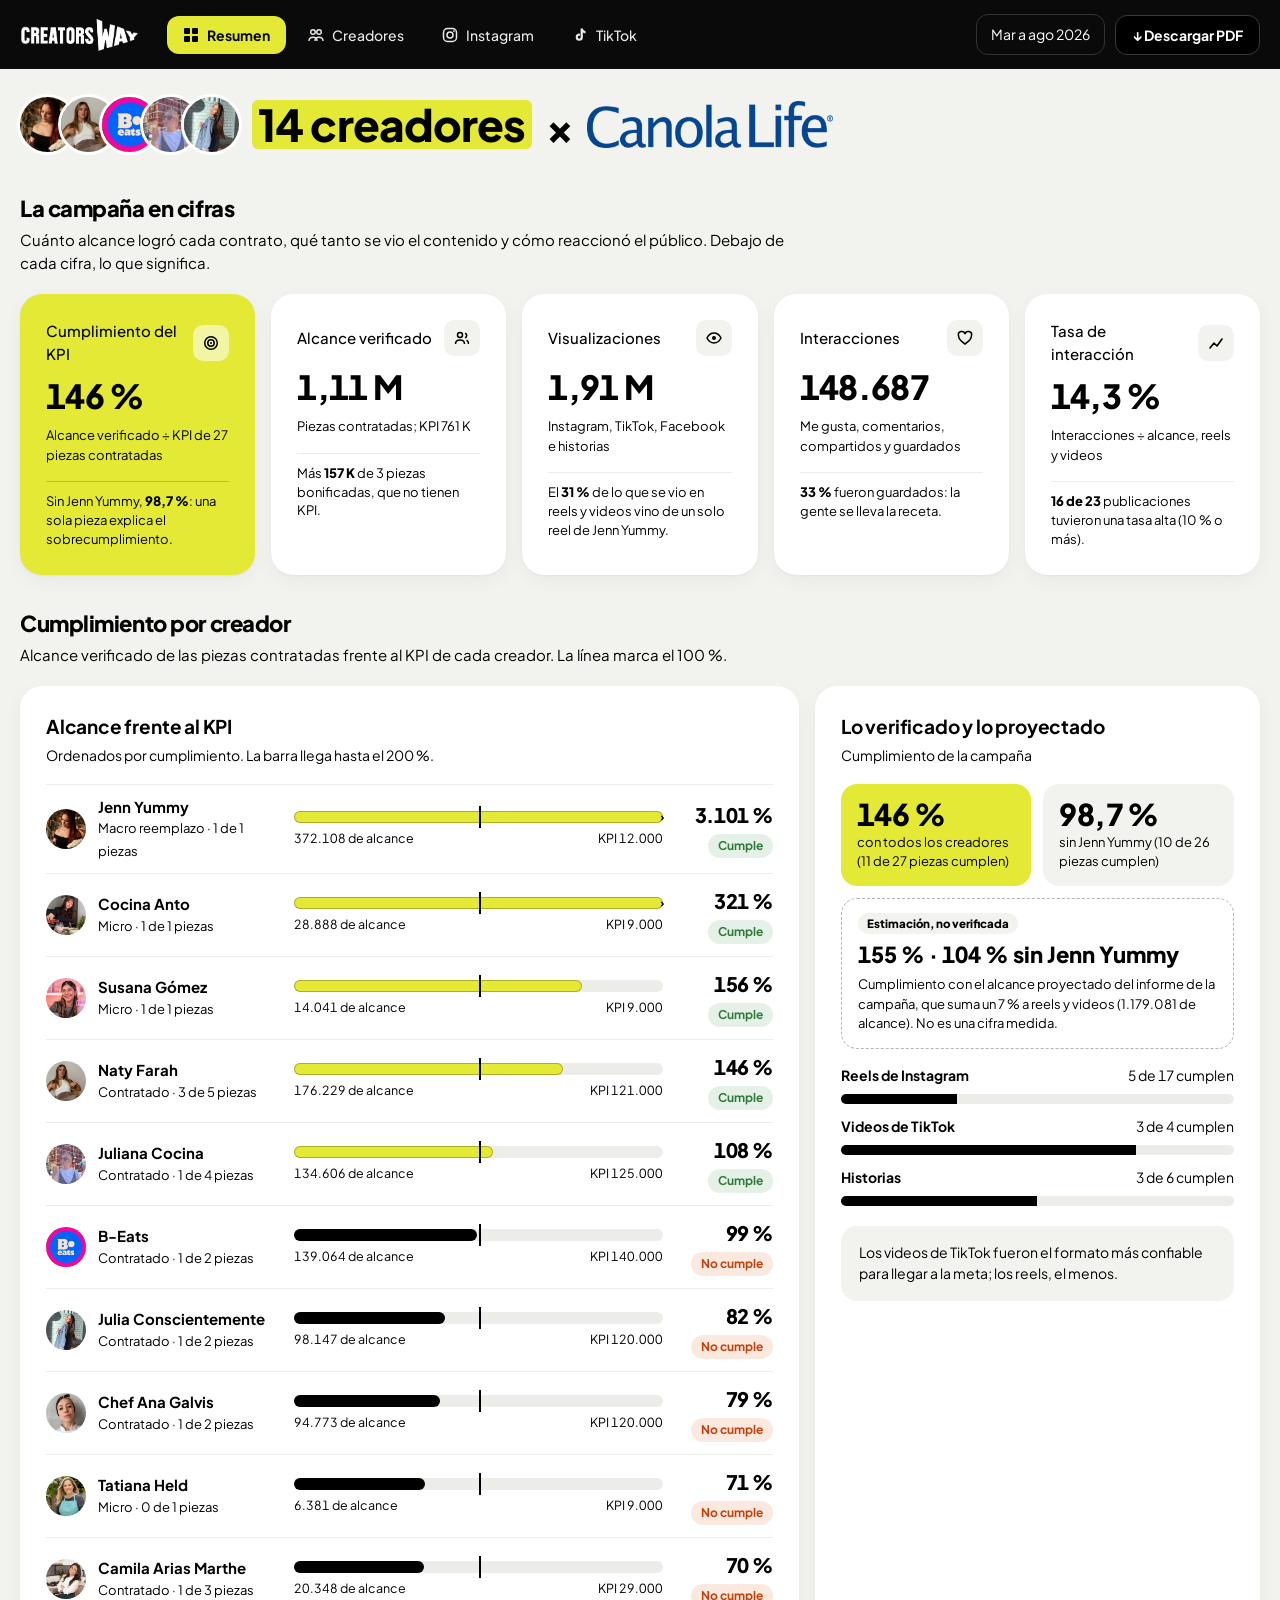
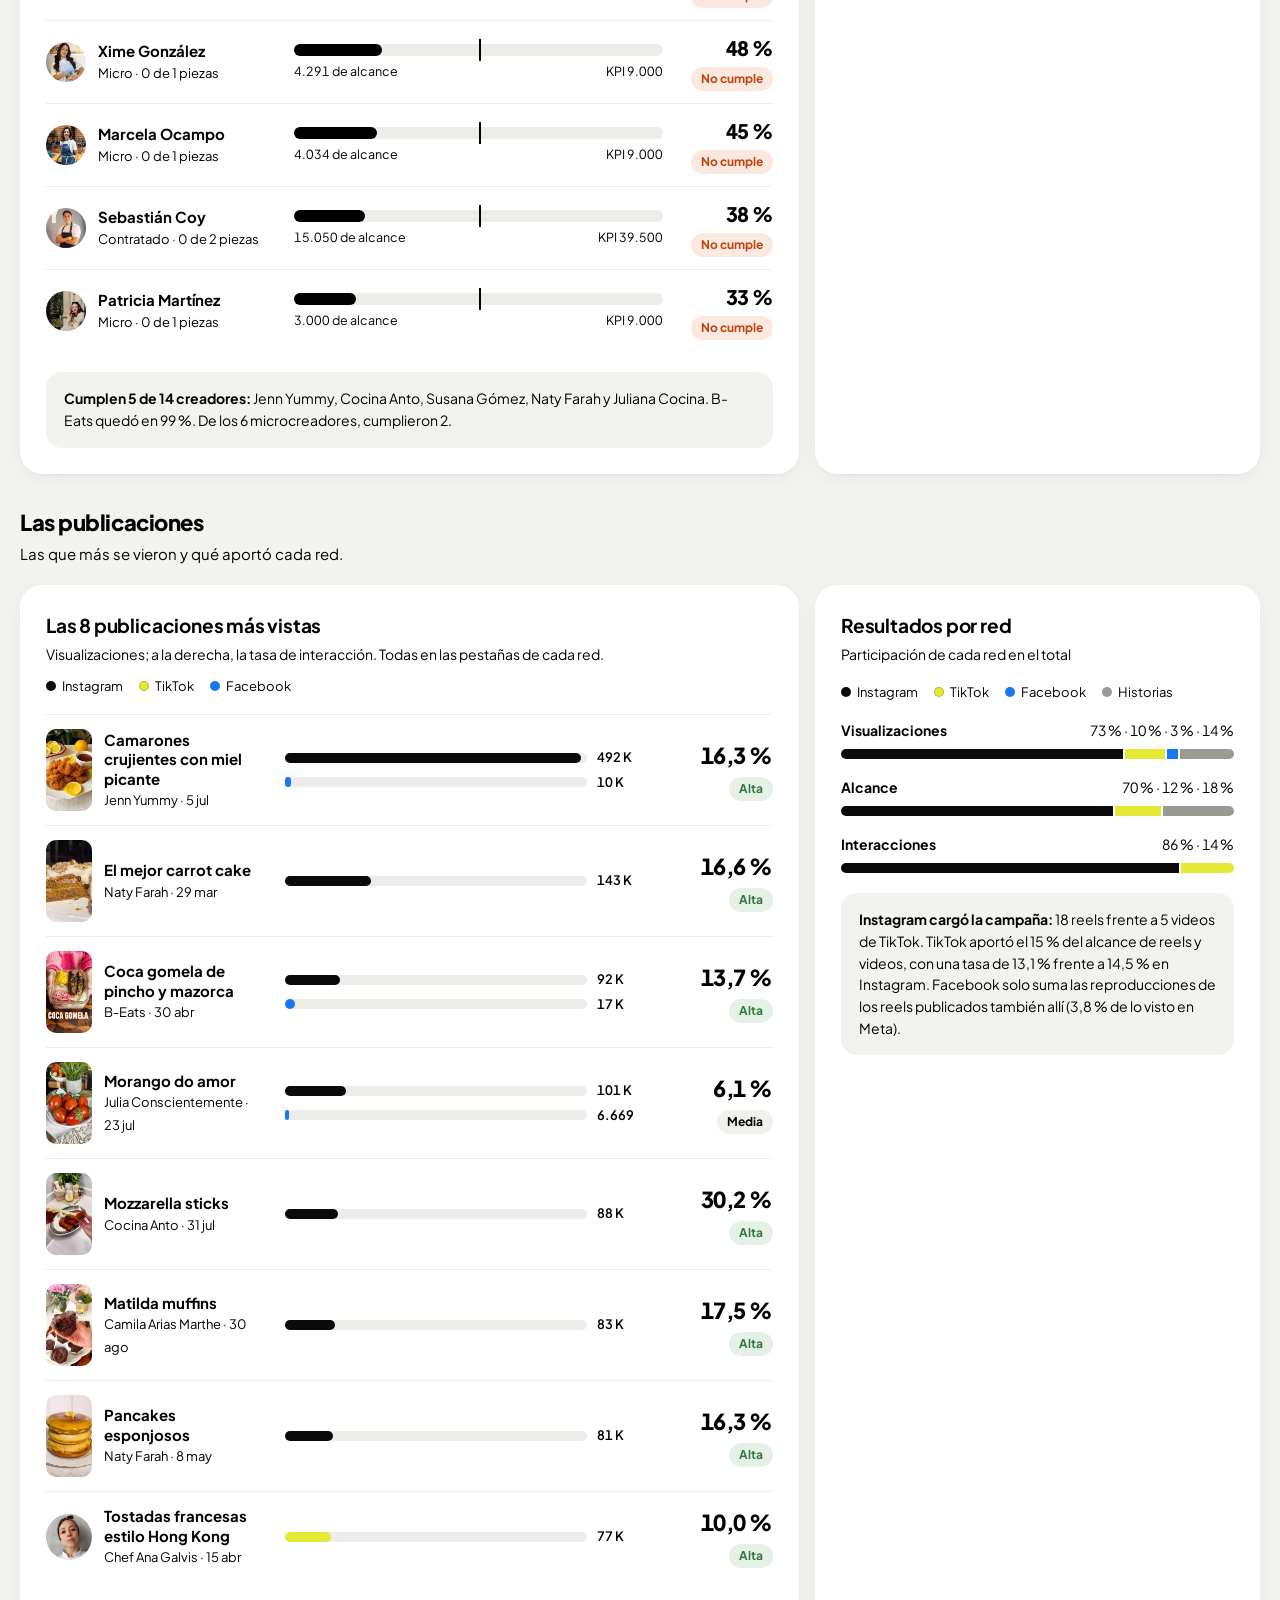
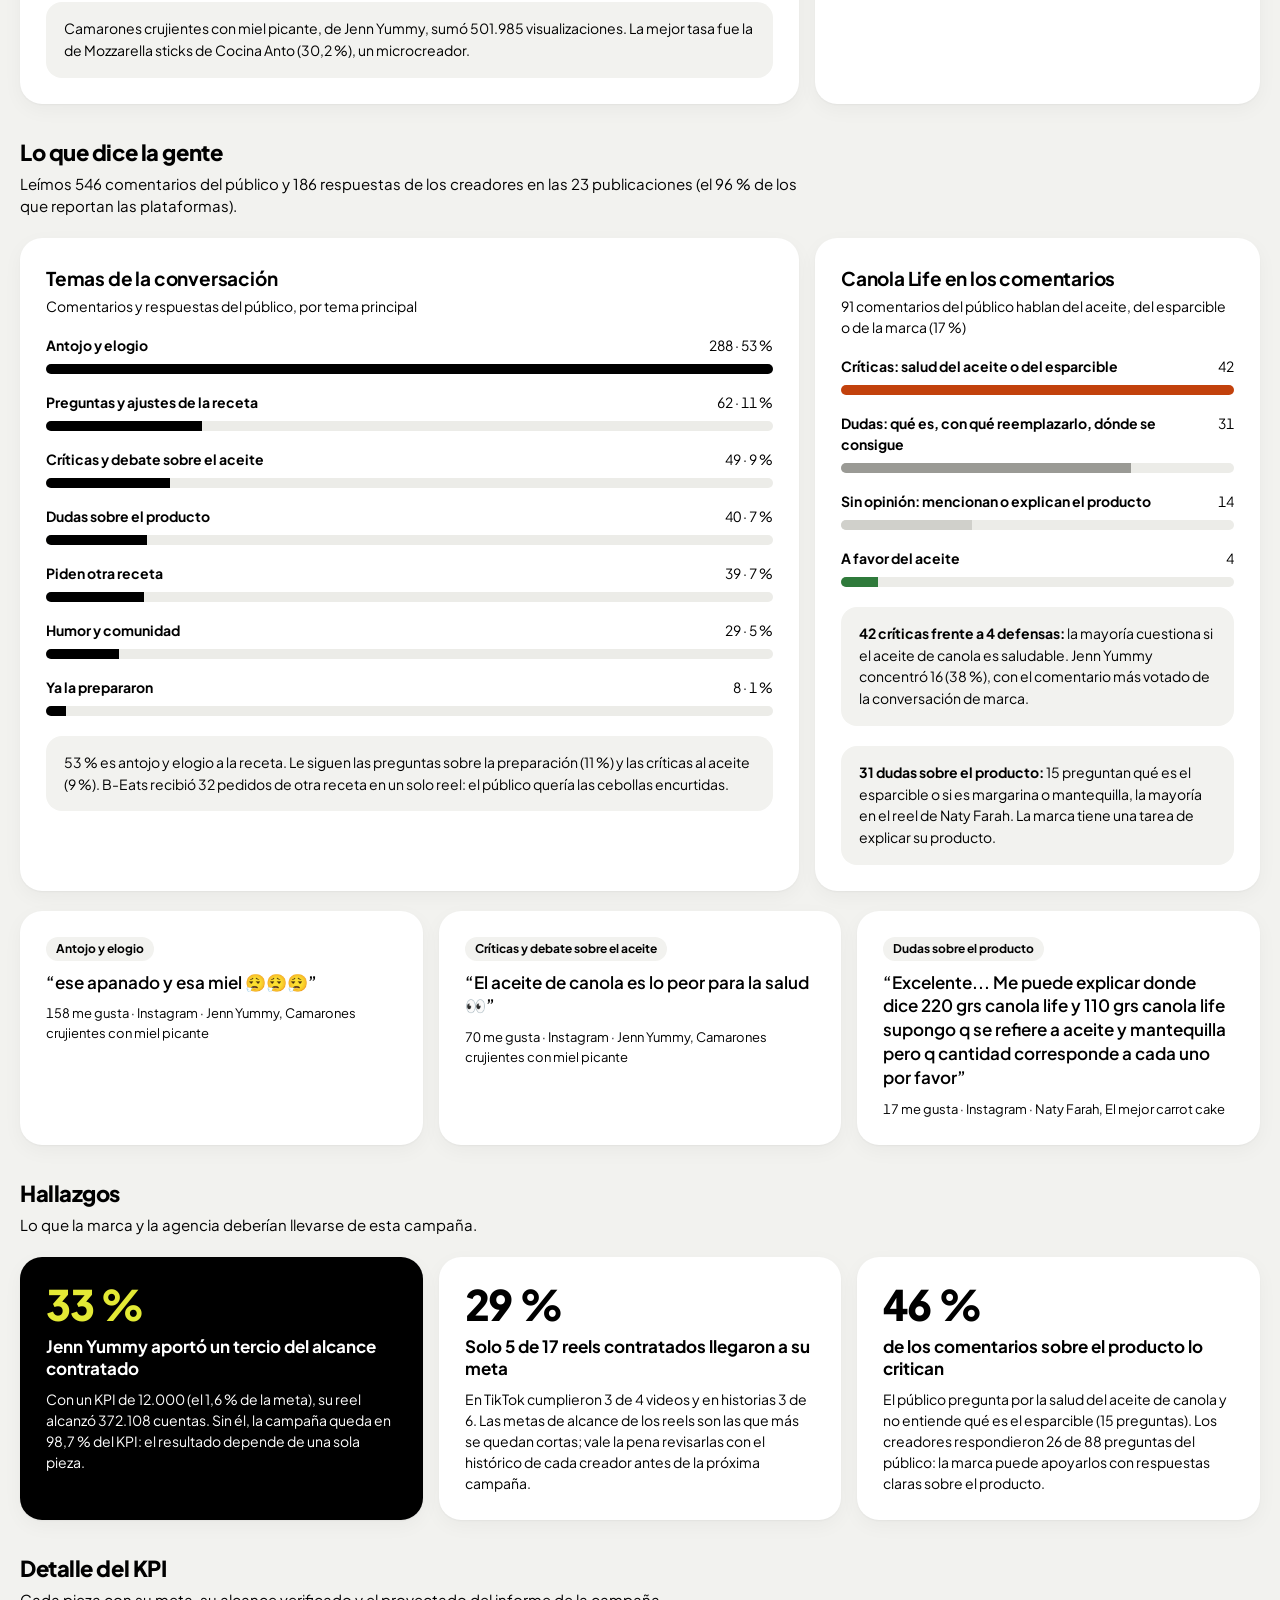
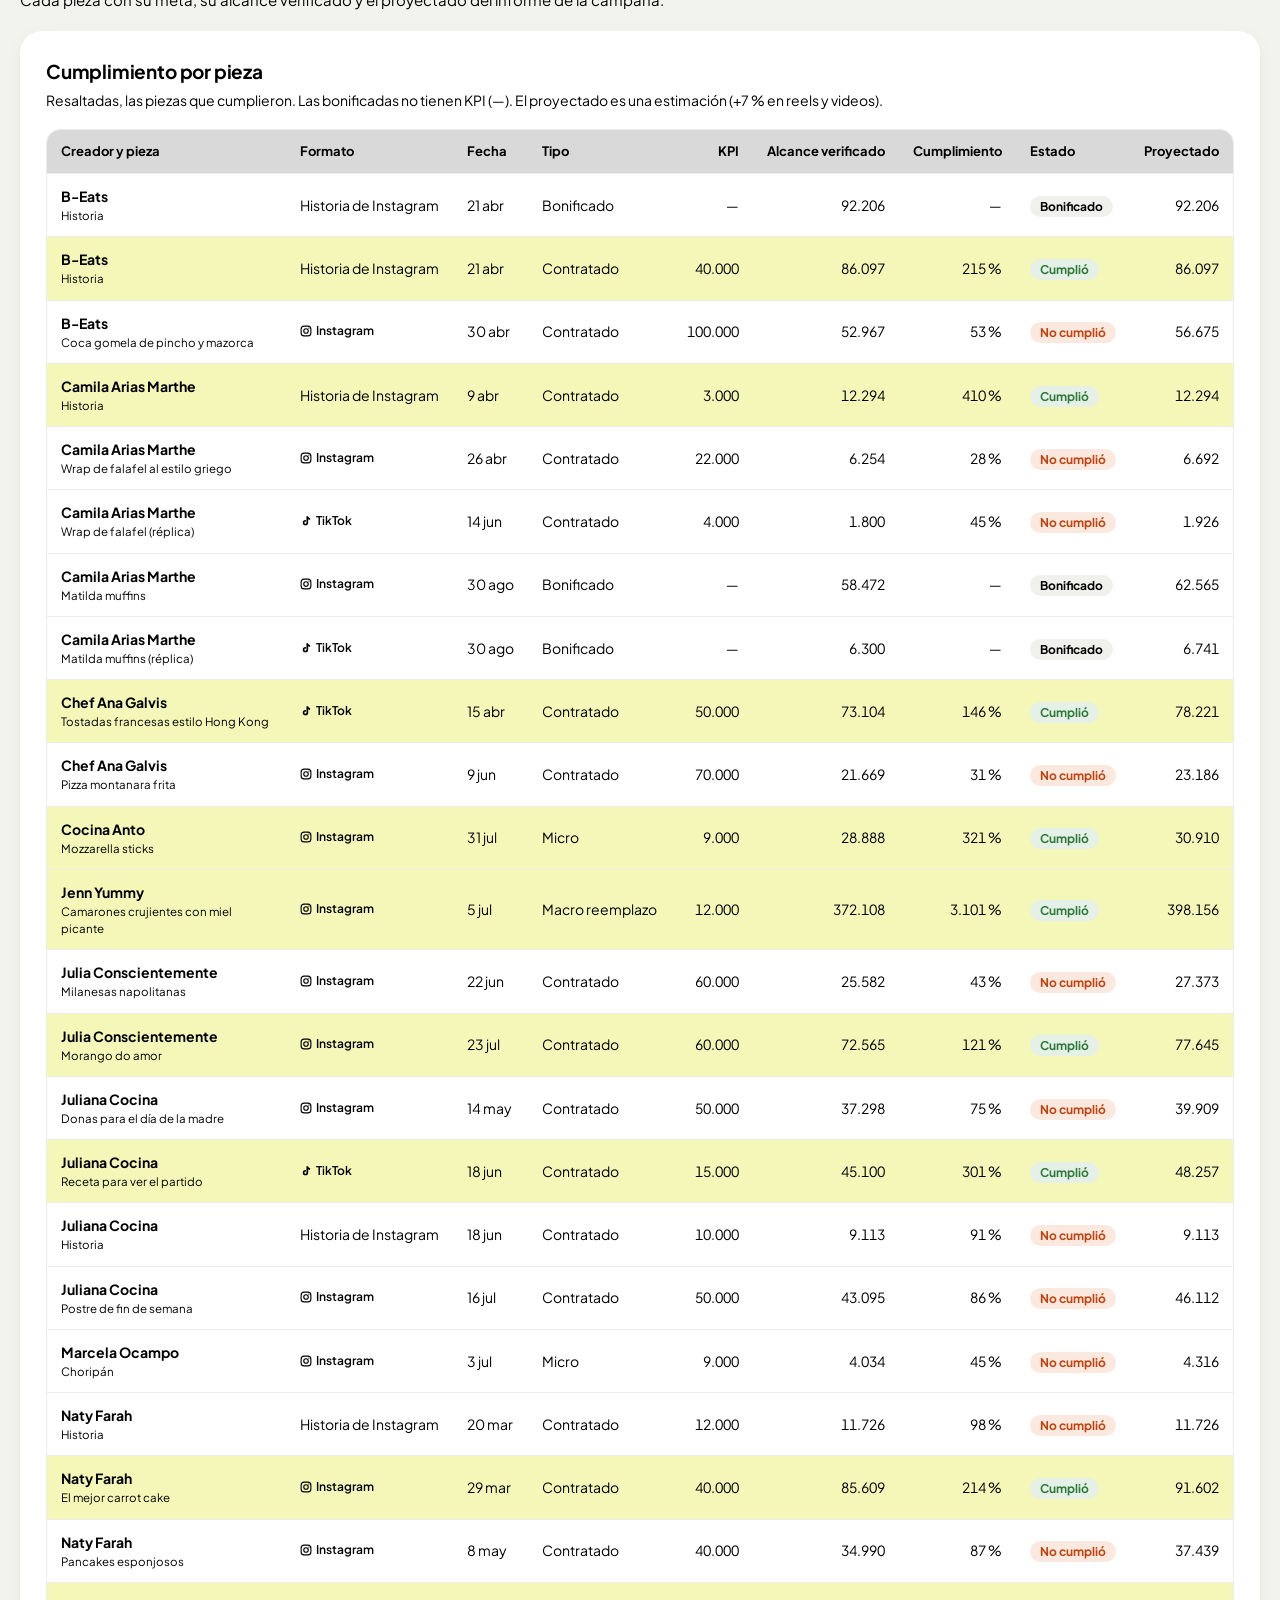
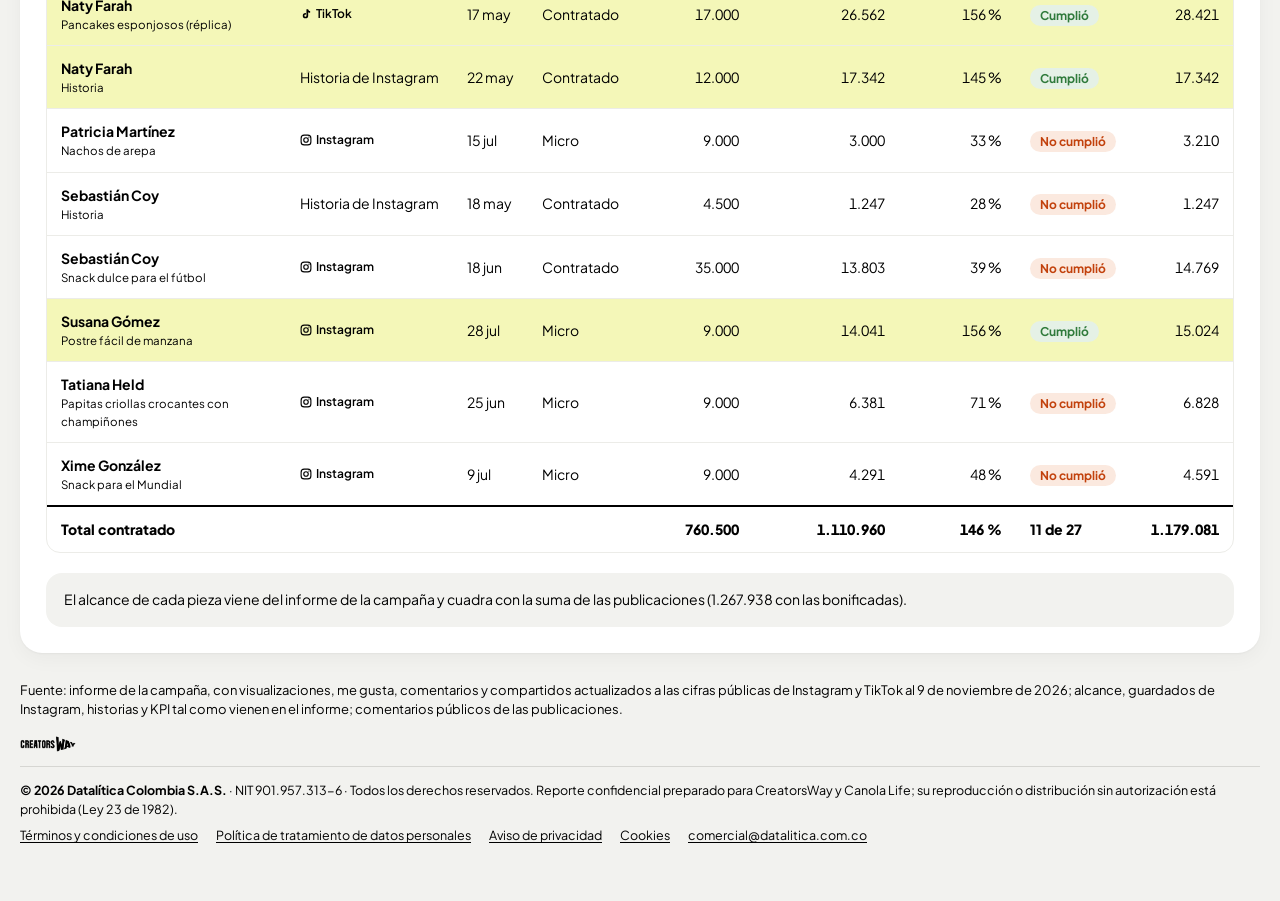
==== commit fcf52c82: "Canola: el Excel es la fuente única del dato - scripts/actualizar_excel.py escribe las cifras públic" ====
--- a/canola-2026/index.html
+++ b/canola-2026/index.html
@@ -309,7 +309,7 @@
 <main class="page"><div class="wrap" id="view"></div></main>
 
 <script>
-const D={"id":"canola-2026","tipo":"creadores","marca":{"nombre":"Canola Life","handle":"canola.life","logo":"assets/logo-canola-life.png","web":"https://canolalife.com"},"periodo":"Mar a ago 2026","periodo_largo":"20 de marzo al 30 de agosto de 2026","publicasCapturado":"2026-11-09","tabs":["resumen","creadores","instagram","tiktok"],"creadores":[{"id":"jenn-yummy","nombre":"Jenn Yummy","ig":"yummy__journey","tt":null,"tipo":"Macro reemplazo","avatar":"assets/canola-2026/avatar-yummy__journey.jpg","piezas":["DaayGBuPL3M"],"n_reels":1,"n_tt":0,"n_hist":0,"kpi":12000,"alcance":372108,"pct":31.009,"cumple":true,"piezas_kpi":1,"piezas_cumplen":1,"bonificado":0,"v":501985,"reach":372108,"i":60535,"er":0.1626812645791007,"comments":113,"tono":{"negativo":16,"duda":1,"positivo":2}},{"id":"cocina-anto","nombre":"Cocina Anto","ig":"cocinantop_","tt":null,"tipo":"Micro","avatar":"assets/canola-2026/avatar-cocinantop_.jpg","piezas":["Dbd4NI5RG71"],"n_reels":1,"n_tt":0,"n_hist":0,"kpi":9000,"alcance":28888,"pct":3.2097777777777776,"cumple":true,"piezas_kpi":1,"piezas_cumplen":1,"bonificado":0,"v":88496,"reach":28888,"i":8719,"er":0.3018208252561617,"comments":9,"tono":{}},{"id":"susana-gomez","nombre":"Susana Gómez","ig":"susisouffle","tt":null,"tipo":"Micro","avatar":"assets/canola-2026/avatar-susisouffle.jpg","piezas":["DbWBOu2Rec2"],"n_reels":1,"n_tt":0,"n_hist":0,"kpi":9000,"alcance":14041,"pct":1.560111111111111,"cumple":true,"piezas_kpi":1,"piezas_cumplen":1,"bonificado":0,"v":22456,"reach":14041,"i":1446,"er":0.10298411794031764,"comments":7,"tono":{"positivo":1,"neutro":1}},{"id":"naty-farah","nombre":"Naty Farah","ig":"natyfarah","tt":"natifarah","tipo":"Contratado","avatar":"assets/canola-2026/avatar-natyfarah.jpg","piezas":["DWeVfAqBprj","DYFd4oKhkUo","7640869859097873685"],"n_reels":2,"n_tt":1,"n_hist":2,"kpi":121000,"alcance":176229,"pct":1.4564380165289257,"cumple":true,"piezas_kpi":5,"piezas_cumplen":3,"bonificado":0,"v":298708,"reach":147161,"i":23811,"er":0.16180237970657987,"comments":157,"tono":{"duda":22,"neutro":11,"positivo":1,"negativo":6}},{"id":"juliana-cocina","nombre":"Juliana Cocina","ig":"juliana.cocina","tt":"juliana.cocina","tipo":"Contratado","avatar":"assets/canola-2026/avatar-juliana.cocina.jpg","piezas":["DYVcbwGhlck","7652731242810608914","Da3Ca-wBut-"],"n_reels":2,"n_tt":1,"n_hist":1,"kpi":125000,"alcance":134606,"pct":1.076848,"cumple":true,"piezas_kpi":4,"piezas_cumplen":1,"bonificado":0,"v":221183,"reach":125493,"i":15651,"er":0.12471611962420215,"comments":102,"tono":{"negativo":4,"neutro":1,"duda":3}},{"id":"b-eats","nombre":"B-Eats","ig":"b.eats___","tt":null,"tipo":"Contratado","avatar":"assets/canola-2026/avatar-b.eats___.jpg","piezas":["DXxf56SjMvL"],"n_reels":1,"n_tt":0,"n_hist":2,"kpi":140000,"alcance":139064,"pct":0.9933142857142857,"cumple":false,"piezas_kpi":2,"piezas_cumplen":1,"bonificado":92206,"v":313638,"reach":52967,"i":7241,"er":0.13670776143636604,"comments":68,"tono":{"negativo":3}},{"id":"julia-conscientemente","nombre":"Julia Conscientemente","ig":"juliaconsciente_mente","tt":null,"tipo":"Contratado","avatar":"assets/canola-2026/avatar-juliaconsciente_mente.jpg","piezas":["DZ6Rfb4xI1Z","DbJqzxRPpuz"],"n_reels":2,"n_tt":0,"n_hist":0,"kpi":120000,"alcance":98147,"pct":0.8178916666666667,"cumple":false,"piezas_kpi":2,"piezas_cumplen":1,"bonificado":0,"v":157352,"reach":98147,"i":5954,"er":0.060664105881993335,"comments":79,"tono":{"negativo":4,"neutro":1}},{"id":"chef-ana-galvis","nombre":"Chef Ana Galvis","ig":"chefanagalvis","tt":"chefanagalvis","tipo":"Contratado","avatar":"assets/canola-2026/avatar-chefanagalvis.jpg","piezas":["7629112348766194951","DZYYddVv72H"],"n_reels":1,"n_tt":1,"n_hist":0,"kpi":120000,"alcance":94773,"pct":0.789775,"cumple":false,"piezas_kpi":2,"piezas_cumplen":1,"bonificado":0,"v":119540,"reach":94773,"i":8882,"er":0.09371867515009549,"comments":103,"tono":{"negativo":7,"duda":1}},{"id":"tatiana-held","nombre":"Tatiana Held","ig":"cocinadecasa_tatianaheld","tt":null,"tipo":"Micro","avatar":"assets/canola-2026/avatar-cocinadecasa_tatianaheld.jpg","piezas":["DaBX90cPPrO"],"n_reels":1,"n_tt":0,"n_hist":0,"kpi":9000,"alcance":6381,"pct":0.709,"cumple":false,"piezas_kpi":1,"piezas_cumplen":0,"bonificado":0,"v":9331,"reach":6381,"i":456,"er":0.07146215326751293,"comments":6,"tono":{}},{"id":"camila-arias","nombre":"Camila Arias Marthe","ig":"camilaariasmarthe","tt":"camiariasmarthe","tipo":"Contratado","avatar":"assets/canola-2026/avatar-camilaariasmarthe.jpg","piezas":["DXnPHF_DThk","7651381201760029972","Dcrp0CuAaxJ","7679981421196250375"],"n_reels":2,"n_tt":2,"n_hist":1,"kpi":29000,"alcance":20348,"pct":0.701655172413793,"cumple":false,"piezas_kpi":3,"piezas_cumplen":1,"bonificado":64772,"v":130267,"reach":72826,"i":13073,"er":0.17951006508664488,"comments":48,"tono":{"negativo":1,"duda":1}},{"id":"xime-gonzalez","nombre":"Xime González","ig":"ximepastelera","tt":null,"tipo":"Micro","avatar":"assets/canola-2026/avatar-ximepastelera.jpg","piezas":["DalwK8AoJHN"],"n_reels":1,"n_tt":0,"n_hist":0,"kpi":9000,"alcance":4291,"pct":0.4767777777777778,"cumple":false,"piezas_kpi":1,"piezas_cumplen":0,"bonificado":0,"v":8743,"reach":4291,"i":340,"er":0.07923560941505477,"comments":6,"tono":{}},{"id":"marcela-ocampo","nombre":"Marcela Ocampo","ig":"marce_cocina_","tt":null,"tipo":"Micro","avatar":"assets/canola-2026/avatar-marce_cocina_.jpg","piezas":["DaVm-WiRaWY"],"n_reels":1,"n_tt":0,"n_hist":0,"kpi":9000,"alcance":4034,"pct":0.44822222222222224,"cumple":false,"piezas_kpi":1,"piezas_cumplen":0,"bonificado":0,"v":6599,"reach":4034,"i":338,"er":0.08378780366881507,"comments":5,"tono":{}},{"id":"sebastian-coy","nombre":"Sebastián Coy","ig":"sebastian_coy","tt":null,"tipo":"Contratado","avatar":"assets/canola-2026/avatar-sebastian_coy.jpg","piezas":["DZvnF2wO_jj"],"n_reels":1,"n_tt":0,"n_hist":1,"kpi":39500,"alcance":15050,"pct":0.3810126582278481,"cumple":false,"piezas_kpi":2,"piezas_cumplen":0,"bonificado":0,"v":29640,"reach":13803,"i":2041,"er":0.1478664058537999,"comments":59,"tono":{"duda":3,"negativo":1}},{"id":"patricia-martinez","nombre":"Patricia Martínez","ig":"patsmartinezl","tt":null,"tipo":"Micro","avatar":"assets/canola-2026/avatar-patsmartinezl.jpg","piezas":["Da0LXtuBqEI"],"n_reels":1,"n_tt":0,"n_hist":0,"kpi":9000,"alcance":3000,"pct":0.3333333333333333,"cumple":false,"piezas_kpi":1,"piezas_cumplen":0,"bonificado":0,"v":5386,"reach":3000,"i":200,"er":0.06666666666666667,"comments":4,"tono":{}}],"pieces":[{"id":"DWeVfAqBprj","creador":"naty-farah","red":"ig","t":"El mejor carrot cake","fecha":"2026-03-29","f":"29 mar","nota_fecha":null,"url":"https://www.instagram.com/reel/DWeVfAqBprj/","img":"assets/canola-2026/reel-DWeVfAqBprj.jpg","collab":true,"dur_s":130,"v":143368,"fbv":0,"r":85609,"likes":6755,"comments":105,"shares":2231,"s":5156,"i":14247,"er":0.16641941851908093,"lvl":"alta","excel_views":113594,"kpi":{"tipo":"Contratado","kpi":40000,"alcance":85609,"proyectado":91602,"cumple":true,"pct":2.140225,"estado_excel":"Cumplió"}},{"id":"7629112348766194951","creador":"chef-ana-galvis","red":"tt","t":"Tostadas francesas estilo Hong Kong","fecha":"2026-04-15","f":"15 abr","nota_fecha":null,"url":"https://www.tiktok.com/@chefanagalvis/video/7629112348766194951","img":null,"collab":true,"dur_s":83,"v":77000,"fbv":0,"r":73104,"likes":3955,"comments":61,"shares":876,"s":2433,"i":7325,"er":0.10019971547384549,"lvl":"alta","excel_views":108029,"kpi":{"tipo":"Contratado","kpi":50000,"alcance":73104,"proyectado":78221,"cumple":true,"pct":1.46208,"estado_excel":"Cumplió"}},{"id":"DXnPHF_DThk","creador":"camila-arias","red":"ig","t":"Wrap de falafel al estilo griego","fecha":"2026-04-26","f":"26 abr","nota_fecha":null,"url":"https://www.instagram.com/reel/DXnPHF_DThk/","img":"assets/canola-2026/reel-DXnPHF_DThk.jpg","collab":false,"dur_s":55,"v":9620,"fbv":2765,"r":6254,"likes":366,"comments":9,"shares":115,"s":253,"i":743,"er":0.11880396546210426,"lvl":"alta","excel_views":10923,"kpi":{"tipo":"Contratado","kpi":22000,"alcance":6254,"proyectado":6692,"cumple":false,"pct":0.2842727272727273,"estado_excel":"No cumplió"}},{"id":"DXxf56SjMvL","creador":"b-eats","red":"ig","t":"Coca gomela de pincho y mazorca","fecha":"2026-04-30","f":"30 abr","nota_fecha":null,"url":"https://www.instagram.com/reel/DXxf56SjMvL/","img":"assets/canola-2026/reel-DXxf56SjMvL.jpg","collab":true,"dur_s":80,"v":92095,"fbv":16548,"r":52967,"likes":4876,"comments":68,"shares":627,"s":1670,"i":7241,"er":0.13670776143636604,"lvl":"alta","excel_views":93950,"kpi":{"tipo":"Contratado","kpi":100000,"alcance":52967,"proyectado":56675,"cumple":false,"pct":0.52967,"estado_excel":"No cumplió"}},{"id":"DYFd4oKhkUo","creador":"naty-farah","red":"ig","t":"Pancakes esponjosos","fecha":"2026-05-08","f":"8 may","nota_fecha":null,"url":"https://www.instagram.com/reel/DYFd4oKhkUo/","img":"assets/canola-2026/reel-DYFd4oKhkUo.jpg","collab":true,"dur_s":39,"v":80833,"fbv":0,"r":34990,"likes":3182,"comments":39,"shares":1067,"s":1421,"i":5709,"er":0.16316090311517575,"lvl":"alta","excel_views":60604,"kpi":{"tipo":"Contratado","kpi":40000,"alcance":34990,"proyectado":37439,"cumple":false,"pct":0.87475,"estado_excel":"No cumplió"}},{"id":"DYVcbwGhlck","creador":"juliana-cocina","red":"ig","t":"Donas para el día de la madre","fecha":"2026-05-14","f":"14 may","nota_fecha":null,"url":"https://www.instagram.com/reel/DYVcbwGhlck/","img":"assets/canola-2026/reel-DYVcbwGhlck.jpg","collab":true,"dur_s":40,"v":74086,"fbv":0,"r":37298,"likes":3050,"comments":51,"shares":296,"s":953,"i":4350,"er":0.11662823743900477,"lvl":"alta","excel_views":66609,"kpi":{"tipo":"Contratado","kpi":50000,"alcance":37298,"proyectado":39909,"cumple":false,"pct":0.74596,"estado_excel":"No cumplió"}},{"id":"7640869859097873685","creador":"naty-farah","red":"tt","t":"Pancakes esponjosos (réplica)","fecha":"2026-05-17","f":"17 may","nota_fecha":null,"url":"https://www.tiktok.com/@natifarah/video/7640869859097873685","img":null,"collab":true,"dur_s":38,"v":39300,"fbv":0,"r":26562,"likes":2519,"comments":13,"shares":346,"s":977,"i":3855,"er":0.14513214366388072,"lvl":"alta","excel_views":26562,"kpi":{"tipo":"Contratado","kpi":17000,"alcance":26562,"proyectado":28421,"cumple":true,"pct":1.562470588235294,"estado_excel":"Cumplió"}},{"id":"DZYYddVv72H","creador":"chef-ana-galvis","red":"ig","t":"Pizza montanara frita","fecha":"2026-06-09","f":"9 jun","nota_fecha":"El Excel la fecha el 7 de junio; se publicó el 9","url":"https://www.instagram.com/reel/DZYYddVv72H/","img":"assets/canola-2026/reel-DZYYddVv72H.jpg","collab":true,"dur_s":83,"v":35476,"fbv":7064,"r":21669,"likes":1054,"comments":42,"shares":136,"s":325,"i":1557,"er":0.07185380035996124,"lvl":"media","excel_views":35493,"kpi":{"tipo":"Contratado","kpi":70000,"alcance":21669,"proyectado":23186,"cumple":false,"pct":0.30955714285714286,"estado_excel":"No cumplió"}},{"id":"7651381201760029972","creador":"camila-arias","red":"tt","t":"Wrap de falafel (réplica)","fecha":"2026-06-14","f":"14 jun","nota_fecha":null,"url":"https://www.tiktok.com/@camiariasmarthe/video/7651381201760029972","img":null,"collab":true,"dur_s":55,"v":4895,"fbv":0,"r":1800,"likes":165,"comments":2,"shares":26,"s":110,"i":303,"er":0.16833333333333333,"lvl":"alta","excel_views":1900,"kpi":{"tipo":"Contratado","kpi":4000,"alcance":1800,"proyectado":1926,"cumple":false,"pct":0.45,"estado_excel":"No cumplió"}},{"id":"DZvnF2wO_jj","creador":"sebastian-coy","red":"ig","t":"Snack dulce para el fútbol","fecha":"2026-06-18","f":"18 jun","nota_fecha":null,"url":"https://www.instagram.com/reel/DZvnF2wO_jj/","img":"assets/canola-2026/reel-DZvnF2wO_jj.jpg","collab":true,"dur_s":86,"v":28073,"fbv":0,"r":13803,"likes":1062,"comments":59,"shares":174,"s":746,"i":2041,"er":0.1478664058537999,"lvl":"alta","excel_views":23002,"kpi":{"tipo":"Contratado","kpi":35000,"alcance":13803,"proyectado":14769,"cumple":false,"pct":0.3943714285714286,"estado_excel":"No cumplió"}},{"id":"7652731242810608914","creador":"juliana-cocina","red":"tt","t":"Receta para ver el partido","fecha":"2026-06-18","f":"18 jun","nota_fecha":null,"url":"https://www.tiktok.com/@juliana.cocina/video/7652731242810608914","img":null,"collab":true,"dur_s":61,"v":58600,"fbv":0,"r":45100,"likes":4767,"comments":17,"shares":420,"s":1594,"i":6798,"er":0.15073170731707317,"lvl":"alta","excel_views":52900,"kpi":{"tipo":"Contratado","kpi":15000,"alcance":45100,"proyectado":48257,"cumple":true,"pct":3.006666666666667,"estado_excel":"Cumplió"}},{"id":"DZ6Rfb4xI1Z","creador":"julia-conscientemente","red":"ig","t":"Milanesas napolitanas","fecha":"2026-06-22","f":"22 jun","nota_fecha":null,"url":"https://www.instagram.com/reel/DZ6Rfb4xI1Z/","img":"assets/canola-2026/reel-DZ6Rfb4xI1Z.jpg","collab":true,"dur_s":59,"v":38788,"fbv":11004,"r":25582,"likes":819,"comments":24,"shares":211,"s":504,"i":1558,"er":0.06090219685716519,"lvl":"media","excel_views":42404,"kpi":{"tipo":"Contratado","kpi":60000,"alcance":25582,"proyectado":27373,"cumple":false,"pct":0.42636666666666667,"estado_excel":"No cumplió"}},{"id":"DaBX90cPPrO","creador":"tatiana-held","red":"ig","t":"Papitas criollas crocantes con champiñones","fecha":"2026-06-25","f":"25 jun","nota_fecha":null,"url":"https://www.instagram.com/reel/DaBX90cPPrO/","img":"assets/canola-2026/reel-DaBX90cPPrO.jpg","collab":true,"dur_s":44,"v":8909,"fbv":422,"r":6381,"likes":313,"comments":6,"shares":15,"s":122,"i":456,"er":0.07146215326751293,"lvl":"media","excel_views":8128,"kpi":{"tipo":"Micro","kpi":9000,"alcance":6381,"proyectado":6828,"cumple":false,"pct":0.709,"estado_excel":"No cumplió"}},{"id":"DaVm-WiRaWY","creador":"marcela-ocampo","red":"ig","t":"Choripán","fecha":"2026-07-03","f":"3 jul","nota_fecha":null,"url":"https://www.instagram.com/reel/DaVm-WiRaWY/","img":"assets/canola-2026/reel-DaVm-WiRaWY.jpg","collab":false,"dur_s":62,"v":6015,"fbv":584,"r":4034,"likes":196,"comments":5,"shares":35,"s":102,"i":338,"er":0.08378780366881507,"lvl":"media","excel_views":6278,"kpi":{"tipo":"Micro","kpi":9000,"alcance":4034,"proyectado":4316,"cumple":false,"pct":0.44822222222222224,"estado_excel":"No cumplió"}},{"id":"DaayGBuPL3M","creador":"jenn-yummy","red":"ig","t":"Camarones crujientes con miel picante","fecha":"2026-07-05","f":"5 jul","nota_fecha":null,"url":"https://www.instagram.com/reel/DaayGBuPL3M/","img":"assets/canola-2026/reel-DaayGBuPL3M.jpg","collab":true,"dur_s":82,"v":491504,"fbv":10481,"r":372108,"likes":24252,"comments":113,"shares":13370,"s":22800,"i":60535,"er":0.1626812645791007,"lvl":"alta","excel_views":457467,"kpi":{"tipo":"Macro reemplazo","kpi":12000,"alcance":372108,"proyectado":398156,"cumple":true,"pct":31.009,"estado_excel":"Cumplió"}},{"id":"DalwK8AoJHN","creador":"xime-gonzalez","red":"ig","t":"Snack para el Mundial","fecha":"2026-07-09","f":"9 jul","nota_fecha":null,"url":"https://www.instagram.com/reel/DalwK8AoJHN/","img":"assets/canola-2026/reel-DalwK8AoJHN.jpg","collab":true,"dur_s":60,"v":8743,"fbv":0,"r":4291,"likes":241,"comments":6,"shares":24,"s":69,"i":340,"er":0.07923560941505477,"lvl":"media","excel_views":6216,"kpi":{"tipo":"Micro","kpi":9000,"alcance":4291,"proyectado":4591,"cumple":false,"pct":0.4767777777777778,"estado_excel":"No cumplió"}},{"id":"Da0LXtuBqEI","creador":"patricia-martinez","red":"ig","t":"Nachos de arepa","fecha":"2026-07-15","f":"15 jul","nota_fecha":null,"url":"https://www.instagram.com/reel/Da0LXtuBqEI/","img":"assets/canola-2026/reel-Da0LXtuBqEI.jpg","collab":true,"dur_s":27,"v":5386,"fbv":0,"r":3000,"likes":125,"comments":4,"shares":28,"s":43,"i":200,"er":0.06666666666666667,"lvl":"media","excel_views":4500,"kpi":{"tipo":"Micro","kpi":9000,"alcance":3000,"proyectado":3210,"cumple":false,"pct":0.3333333333333333,"estado_excel":"No cumplió"}},{"id":"Da3Ca-wBut-","creador":"juliana-cocina","red":"ig","t":"Postre de fin de semana","fecha":"2026-07-16","f":"16 jul","nota_fecha":null,"url":"https://www.instagram.com/reel/Da3Ca-wBut-/","img":"assets/canola-2026/reel-Da3Ca-wBut-.jpg","collab":false,"dur_s":33,"v":76864,"fbv":0,"r":43095,"likes":2793,"comments":34,"shares":376,"s":1300,"i":4503,"er":0.10449008005569091,"lvl":"alta","excel_views":74605,"kpi":{"tipo":"Contratado","kpi":50000,"alcance":43095,"proyectado":46112,"cumple":false,"pct":0.8619,"estado_excel":"No cumplió"}},{"id":"DbJqzxRPpuz","creador":"julia-conscientemente","red":"ig","t":"Morango do amor","fecha":"2026-07-23","f":"23 jul","nota_fecha":null,"url":"https://www.instagram.com/reel/DbJqzxRPpuz/","img":"assets/canola-2026/reel-DbJqzxRPpuz.jpg","collab":true,"dur_s":52,"v":100891,"fbv":6669,"r":72565,"likes":2610,"comments":55,"shares":631,"s":1100,"i":4396,"er":0.06058016950320402,"lvl":"media","excel_views":null,"kpi":{"tipo":"Contratado","kpi":60000,"alcance":72565,"proyectado":77645,"cumple":true,"pct":1.2094166666666666,"estado_excel":"Cumplió"}},{"id":"DbWBOu2Rec2","creador":"susana-gomez","red":"ig","t":"Postre fácil de manzana","fecha":"2026-07-28","f":"28 jul","nota_fecha":null,"url":"https://www.instagram.com/reel/DbWBOu2Rec2/","img":"assets/canola-2026/reel-DbWBOu2Rec2.jpg","collab":true,"dur_s":90,"v":22456,"fbv":0,"r":14041,"likes":730,"comments":7,"shares":139,"s":570,"i":1446,"er":0.10298411794031764,"lvl":"alta","excel_views":20619,"kpi":{"tipo":"Micro","kpi":9000,"alcance":14041,"proyectado":15024,"cumple":true,"pct":1.560111111111111,"estado_excel":"Cumplió"}},{"id":"Dbd4NI5RG71","creador":"cocina-anto","red":"ig","t":"Mozzarella sticks","fecha":"2026-07-31","f":"31 jul","nota_fecha":null,"url":"https://www.instagram.com/reel/Dbd4NI5RG71/","img":"assets/canola-2026/reel-Dbd4NI5RG71.jpg","collab":true,"dur_s":61,"v":88496,"fbv":0,"r":28888,"likes":6536,"comments":9,"shares":1414,"s":760,"i":8719,"er":0.3018208252561617,"lvl":"alta","excel_views":34729,"kpi":{"tipo":"Micro","kpi":9000,"alcance":28888,"proyectado":30910,"cumple":true,"pct":3.2097777777777776,"estado_excel":"Cumplió"}},{"id":"Dcrp0CuAaxJ","creador":"camila-arias","red":"ig","t":"Matilda muffins","fecha":"2026-08-30","f":"30 ago","nota_fecha":null,"url":"https://www.instagram.com/reel/Dcrp0CuAaxJ/","img":"assets/canola-2026/reel-Dcrp0CuAaxJ.jpg","collab":true,"dur_s":54,"v":83351,"fbv":0,"r":58472,"likes":3998,"comments":34,"shares":1483,"s":4700,"i":10215,"er":0.1746990012313586,"lvl":"alta","excel_views":73902,"kpi":{"tipo":"Bonificado","kpi":null,"alcance":58472,"proyectado":62565,"cumple":null,"pct":null,"estado_excel":"Bonificado"}},{"id":"7679981421196250375","creador":"camila-arias","red":"tt","t":"Matilda muffins (réplica)","fecha":"2026-08-30","f":"30 ago","nota_fecha":null,"url":"https://www.tiktok.com/@camiariasmarthe/video/7679981421196250375","img":null,"collab":true,"dur_s":54,"v":15400,"fbv":0,"r":6300,"likes":989,"comments":3,"shares":126,"s":694,"i":1812,"er":0.2876190476190476,"lvl":"alta","excel_views":7000,"kpi":{"tipo":"Bonificado","kpi":null,"alcance":6300,"proyectado":6741,"cumple":null,"pct":null,"estado_excel":"Bonificado"}}],"stories":[{"creador":"naty-farah","fecha":"2026-03-20","f":"20 mar","viewers":11726,"views":15021,"inter":198,"sticker":11,"link":0,"visits":55,"kpi":{"tipo":"Contratado","kpi":12000,"alcance":11726,"proyectado":11726,"cumple":false,"pct":0.9771666666666666,"estado_excel":"No cumplió"}},{"creador":"camila-arias","fecha":"2026-04-09","f":"9 abr","viewers":12294,"views":14236,"inter":616,"sticker":15,"link":0,"visits":196,"kpi":{"tipo":"Contratado","kpi":3000,"alcance":12294,"proyectado":12294,"cumple":true,"pct":4.098,"estado_excel":"Cumplió"}},{"creador":"b-eats","fecha":"2026-04-21","f":"21 abr","viewers":92206,"views":103581,"inter":326,"sticker":109,"link":2,"visits":123,"kpi":{"tipo":"Bonificado","kpi":null,"alcance":92206,"proyectado":92206,"cumple":null,"pct":null,"estado_excel":"Bonificado"}},{"creador":"b-eats","fecha":"2026-04-21","f":"21 abr","viewers":86097,"views":101414,"inter":1262,"sticker":36,"link":7,"visits":562,"kpi":{"tipo":"Contratado","kpi":40000,"alcance":86097,"proyectado":86097,"cumple":true,"pct":2.152425,"estado_excel":"Cumplió"}},{"creador":"sebastian-coy","fecha":"2026-05-18","f":"18 may","viewers":1247,"views":1567,"inter":84,"sticker":8,"link":null,"visits":14,"kpi":{"tipo":"Contratado","kpi":4500,"alcance":1247,"proyectado":1247,"cumple":false,"pct":0.2771111111111111,"estado_excel":"No cumplió"}},{"creador":"naty-farah","fecha":"2026-05-22","f":"22 may","viewers":17342,"views":20186,"inter":514,"sticker":39,"link":1,"visits":164,"kpi":{"tipo":"Contratado","kpi":12000,"alcance":17342,"proyectado":17342,"cumple":true,"pct":1.4451666666666667,"estado_excel":"Cumplió"}},{"creador":"juliana-cocina","fecha":"2026-06-18","f":"18 jun","viewers":9113,"views":11633,"inter":159,"sticker":5,"link":null,"visits":35,"kpi":{"tipo":"Contratado","kpi":10000,"alcance":9113,"proyectado":9113,"cumple":false,"pct":0.9113,"estado_excel":"No cumplió"}}],"nets":{"ig":{"n":18,"v":1394954,"r":885047,"i":128594,"er":0.14529623850484777,"likes":62958,"comments":670,"shares":22372,"s":42594,"fbv":55537},"tt":{"n":5,"v":195195,"r":152866,"i":20093,"er":0.13144191644970105,"likes":12395,"comments":96,"shares":1794,"s":5808,"fbv":0}},"storiesTotal":{"n":7,"viewers":230025,"views":267638,"inter":3159,"sticker":223,"link":10,"visits":1149},"totals":{"views_ig":1394954,"views_tt":195195,"views_fb":55537,"views_st":267638,"views_all":1913324,"reach":1037913,"reach_all":1267938,"inter":148687,"er":0.14325574494201346,"saves":48402,"shares":24166,"comments":766},"kpi":{"kpi":760500,"alcance":1110960,"pct":1.4608284023668638,"proyectado":1179081,"pct_proyectado":1.5504023668639053,"piezas":27,"cumplen":11,"sin_macro":{"kpi":748500,"alcance":738852,"pct":0.9871102204408818,"proyectado":780925,"pct_proyectado":1.043319973279893,"piezas":26,"cumplen":10},"macro":["Jenn Yummy"],"bonificado_alcance":156978,"bonificado_piezas":3,"alcance_verificado":1267938},"insights":{"top_piece":"Camarones crujientes con miel picante","top_creador":"Jenn Yummy","top_share_views":0.3050308503566294,"top_views":501985,"macro_nombre":"Jenn Yummy","macro_pct":31.009,"macro_reach_share":0.33494275221430114,"creadores_cumplen":["Jenn Yummy","Cocina Anto","Susana Gómez","Naty Farah","Juliana Cocina"],"n_creadores_kpi":14,"casi":[{"nombre":"B-Eats","pct":0.9933142857142857}],"micro_cumplen":2,"n_micro":6,"tt_cumplen":3,"n_tt_kpi":4,"ig_cumplen":5,"n_ig_kpi":17,"st_cumplen":3,"n_st_kpi":6,"fb_share_meta":0.03828841406116963,"tt_reach_share":0.14728209397126735,"saves_share":0.3255294679427253,"inter_per_100":14.325574494201346,"nocollab":[{"t":"Wrap de falafel al estilo griego","creador":"Camila Arias Marthe","f":"26 abr"},{"t":"Choripán","creador":"Marcela Ocampo","f":"3 jul"},{"t":"Postre de fin de semana","creador":"Juliana Cocina","f":"16 jul"}],"er_top":{"t":"Mozzarella sticks","er":0.3018208252561617,"creador":"Cocina Anto"},"n_alta":16,"n_pieces":23,"st_top":{"creador":"b-eats","fecha":"2026-04-21","f":"21 abr","viewers":92206,"views":103581,"inter":326,"sticker":109,"link":2,"visits":123,"kpi":{"tipo":"Bonificado","kpi":null,"alcance":92206,"proyectado":92206,"cumple":null,"pct":null,"estado_excel":"Bonificado"},"nombre":"B-Eats"}},"conv":{"n":546,"total":761,"creadores_resp":186,"coverage":0.961892247043364,"preguntas":88,"respondidas":26,"temas":[{"k":"antojo","label":"Antojo y elogio","n":288,"share":0.5274725274725275},{"k":"receta","label":"Preguntas y ajustes de la receta","n":62,"share":0.11355311355311355},{"k":"critica","label":"Críticas y debate sobre el aceite","n":49,"share":0.08974358974358974},{"k":"producto","label":"Dudas sobre el producto","n":40,"share":0.07326007326007326},{"k":"pedido","label":"Piden otra receta","n":39,"share":0.07142857142857142},{"k":"humor","label":"Humor y comunidad","n":29,"share":0.05311355311355311},{"k":"preparo","label":"Ya la prepararon","n":8,"share":0.014652014652014652}],"tono":{"positivo":4,"negativo":42,"duda":31,"neutro":14},"marca_n":91,"marca_share":0.16666666666666666,"duda_esparcible":15,"duda_fuera":3,"neg_publicidad":6,"crit_top":{"t":"Camarones crujientes con miel picante","creador":"Jenn Yummy","n":16,"share":0.38095238095238093},"duda_top":{"t":"El mejor carrot cake","creador":"Naty Farah","n":17},"pedido_top":{"t":"Coca gomela de pincho y mazorca","creador":"B-Eats","n":32},"top_crit_quote":{"texto":"El aceite de canola es lo peor para la salud 👀","me_gusta":70,"red":"ig","pieza":"Camarones crujientes con miel picante","creador":"jenn-yummy"},"redes":{"ig":{"n":476,"total":669,"temas":[{"k":"antojo","label":"Antojo y elogio","n":258,"share":0.542016806722689},{"k":"receta","label":"Preguntas y ajustes de la receta","n":55,"share":0.11554621848739496},{"k":"producto","label":"Dudas sobre el producto","n":40,"share":0.08403361344537816},{"k":"pedido","label":"Piden otra receta","n":38,"share":0.07983193277310924},{"k":"critica","label":"Críticas y debate sobre el aceite","n":38,"share":0.07983193277310924},{"k":"humor","label":"Humor y comunidad","n":16,"share":0.03361344537815126},{"k":"preparo","label":"Ya la prepararon","n":7,"share":0.014705882352941176}],"tono":{"positivo":4,"negativo":32,"duda":31,"neutro":13}},"tt":{"n":70,"total":92,"temas":[{"k":"antojo","label":"Antojo y elogio","n":30,"share":0.42857142857142855},{"k":"humor","label":"Humor y comunidad","n":13,"share":0.18571428571428572},{"k":"critica","label":"Críticas y debate sobre el aceite","n":11,"share":0.15714285714285714},{"k":"receta","label":"Preguntas y ajustes de la receta","n":7,"share":0.1},{"k":"preparo","label":"Ya la prepararon","n":1,"share":0.014285714285714285},{"k":"pedido","label":"Piden otra receta","n":1,"share":0.014285714285714285}],"tono":{"positivo":0,"negativo":10,"duda":0,"neutro":1}}},"destacados":[{"texto":"ese apanado y esa miel 😮‍💨😮‍💨😮‍💨","me_gusta":158,"red":"ig","pieza":"Camarones crujientes con miel picante","creador":"Jenn Yummy","tema":"Antojo y elogio"},{"texto":"El aceite de canola es lo peor para la salud 👀","me_gusta":70,"red":"ig","pieza":"Camarones crujientes con miel picante","creador":"Jenn Yummy","tema":"Críticas y debate sobre el aceite"},{"texto":"Excelente... Me puede explicar donde dice 220 grs canola life y 110 grs canola life supongo q se refiere a aceite y mantequilla pero q cantidad corresponde a cada uno por favor","me_gusta":17,"red":"ig","pieza":"El mejor carrot cake","creador":"Naty Farah","tema":"Dudas sobre el producto"},{"texto":"Por favor la receta de las cebollas encurtidas","me_gusta":9,"red":"ig","pieza":"Coca gomela de pincho y mazorca","creador":"B-Eats","tema":"Piden otra receta"},{"texto":"Parecen fresas dentro de un tomate 🍅, de lo perfectas que se ven 😂","me_gusta":70,"red":"ig","pieza":"Morango do amor","creador":"Julia Conscientemente","tema":"Humor y comunidad"}]},"pdfBase":"pdf"};
+const D={"id":"canola-2026","tipo":"creadores","marca":{"nombre":"Canola Life","handle":"canola.life","logo":"assets/logo-canola-life.png","web":"https://canolalife.com"},"periodo":"Mar a ago 2026","periodo_largo":"20 de marzo al 30 de agosto de 2026","publicasCapturado":"2026-11-09","tabs":["resumen","creadores","instagram","tiktok"],"creadores":[{"id":"jenn-yummy","nombre":"Jenn Yummy","ig":"yummy__journey","tt":null,"tipo":"Macro reemplazo","avatar":"assets/canola-2026/avatar-yummy__journey.jpg","piezas":["DaayGBuPL3M"],"n_reels":1,"n_tt":0,"n_hist":0,"kpi":12000,"alcance":372108,"pct":31.009,"cumple":true,"piezas_kpi":1,"piezas_cumplen":1,"bonificado":0,"v":501985,"reach":372108,"i":60535,"er":0.1626812645791007,"comments":113,"tono":{"negativo":16,"duda":1,"positivo":2}},{"id":"cocina-anto","nombre":"Cocina Anto","ig":"cocinantop_","tt":null,"tipo":"Micro","avatar":"assets/canola-2026/avatar-cocinantop_.jpg","piezas":["Dbd4NI5RG71"],"n_reels":1,"n_tt":0,"n_hist":0,"kpi":9000,"alcance":28888,"pct":3.2097777777777776,"cumple":true,"piezas_kpi":1,"piezas_cumplen":1,"bonificado":0,"v":88496,"reach":28888,"i":8719,"er":0.3018208252561617,"comments":9,"tono":{}},{"id":"susana-gomez","nombre":"Susana Gómez","ig":"susisouffle","tt":null,"tipo":"Micro","avatar":"assets/canola-2026/avatar-susisouffle.jpg","piezas":["DbWBOu2Rec2"],"n_reels":1,"n_tt":0,"n_hist":0,"kpi":9000,"alcance":14041,"pct":1.560111111111111,"cumple":true,"piezas_kpi":1,"piezas_cumplen":1,"bonificado":0,"v":22456,"reach":14041,"i":1446,"er":0.10298411794031764,"comments":7,"tono":{"positivo":1,"neutro":1}},{"id":"naty-farah","nombre":"Naty Farah","ig":"natyfarah","tt":"natifarah","tipo":"Contratado","avatar":"assets/canola-2026/avatar-natyfarah.jpg","piezas":["DWeVfAqBprj","DYFd4oKhkUo","7640869859097873685"],"n_reels":2,"n_tt":1,"n_hist":2,"kpi":121000,"alcance":176229,"pct":1.4564380165289257,"cumple":true,"piezas_kpi":5,"piezas_cumplen":3,"bonificado":0,"v":298708,"reach":147161,"i":23811,"er":0.16180237970657987,"comments":157,"tono":{"duda":22,"neutro":11,"positivo":1,"negativo":6}},{"id":"juliana-cocina","nombre":"Juliana Cocina","ig":"juliana.cocina","tt":"juliana.cocina","tipo":"Contratado","avatar":"assets/canola-2026/avatar-juliana.cocina.jpg","piezas":["DYVcbwGhlck","7652731242810608914","Da3Ca-wBut-"],"n_reels":2,"n_tt":1,"n_hist":1,"kpi":125000,"alcance":134606,"pct":1.076848,"cumple":true,"piezas_kpi":4,"piezas_cumplen":1,"bonificado":0,"v":221183,"reach":125493,"i":15651,"er":0.12471611962420215,"comments":102,"tono":{"negativo":4,"neutro":1,"duda":3}},{"id":"b-eats","nombre":"B-Eats","ig":"b.eats___","tt":null,"tipo":"Contratado","avatar":"assets/canola-2026/avatar-b.eats___.jpg","piezas":["DXxf56SjMvL"],"n_reels":1,"n_tt":0,"n_hist":2,"kpi":140000,"alcance":139064,"pct":0.9933142857142857,"cumple":false,"piezas_kpi":2,"piezas_cumplen":1,"bonificado":92206,"v":313638,"reach":52967,"i":7241,"er":0.13670776143636604,"comments":68,"tono":{"negativo":3}},{"id":"julia-conscientemente","nombre":"Julia Conscientemente","ig":"juliaconsciente_mente","tt":null,"tipo":"Contratado","avatar":"assets/canola-2026/avatar-juliaconsciente_mente.jpg","piezas":["DZ6Rfb4xI1Z","DbJqzxRPpuz"],"n_reels":2,"n_tt":0,"n_hist":0,"kpi":120000,"alcance":98147,"pct":0.8178916666666667,"cumple":false,"piezas_kpi":2,"piezas_cumplen":1,"bonificado":0,"v":157352,"reach":98147,"i":5954,"er":0.060664105881993335,"comments":79,"tono":{"negativo":4,"neutro":1}},{"id":"chef-ana-galvis","nombre":"Chef Ana Galvis","ig":"chefanagalvis","tt":"chefanagalvis","tipo":"Contratado","avatar":"assets/canola-2026/avatar-chefanagalvis.jpg","piezas":["7629112348766194951","DZYYddVv72H"],"n_reels":1,"n_tt":1,"n_hist":0,"kpi":120000,"alcance":94773,"pct":0.789775,"cumple":false,"piezas_kpi":2,"piezas_cumplen":1,"bonificado":0,"v":119540,"reach":94773,"i":8882,"er":0.09371867515009549,"comments":103,"tono":{"negativo":7,"duda":1}},{"id":"tatiana-held","nombre":"Tatiana Held","ig":"cocinadecasa_tatianaheld","tt":null,"tipo":"Micro","avatar":"assets/canola-2026/avatar-cocinadecasa_tatianaheld.jpg","piezas":["DaBX90cPPrO"],"n_reels":1,"n_tt":0,"n_hist":0,"kpi":9000,"alcance":6381,"pct":0.709,"cumple":false,"piezas_kpi":1,"piezas_cumplen":0,"bonificado":0,"v":9331,"reach":6381,"i":456,"er":0.07146215326751293,"comments":6,"tono":{}},{"id":"camila-arias","nombre":"Camila Arias Marthe","ig":"camilaariasmarthe","tt":"camiariasmarthe","tipo":"Contratado","avatar":"assets/canola-2026/avatar-camilaariasmarthe.jpg","piezas":["DXnPHF_DThk","7651381201760029972","Dcrp0CuAaxJ","7679981421196250375"],"n_reels":2,"n_tt":2,"n_hist":1,"kpi":29000,"alcance":20348,"pct":0.701655172413793,"cumple":false,"piezas_kpi":3,"piezas_cumplen":1,"bonificado":64772,"v":130267,"reach":72826,"i":13073,"er":0.17951006508664488,"comments":48,"tono":{"negativo":1,"duda":1}},{"id":"xime-gonzalez","nombre":"Xime González","ig":"ximepastelera","tt":null,"tipo":"Micro","avatar":"assets/canola-2026/avatar-ximepastelera.jpg","piezas":["DalwK8AoJHN"],"n_reels":1,"n_tt":0,"n_hist":0,"kpi":9000,"alcance":4291,"pct":0.4767777777777778,"cumple":false,"piezas_kpi":1,"piezas_cumplen":0,"bonificado":0,"v":8743,"reach":4291,"i":340,"er":0.07923560941505477,"comments":6,"tono":{}},{"id":"marcela-ocampo","nombre":"Marcela Ocampo","ig":"marce_cocina_","tt":null,"tipo":"Micro","avatar":"assets/canola-2026/avatar-marce_cocina_.jpg","piezas":["DaVm-WiRaWY"],"n_reels":1,"n_tt":0,"n_hist":0,"kpi":9000,"alcance":4034,"pct":0.44822222222222224,"cumple":false,"piezas_kpi":1,"piezas_cumplen":0,"bonificado":0,"v":6599,"reach":4034,"i":338,"er":0.08378780366881507,"comments":5,"tono":{}},{"id":"sebastian-coy","nombre":"Sebastián Coy","ig":"sebastian_coy","tt":null,"tipo":"Contratado","avatar":"assets/canola-2026/avatar-sebastian_coy.jpg","piezas":["DZvnF2wO_jj"],"n_reels":1,"n_tt":0,"n_hist":1,"kpi":39500,"alcance":15050,"pct":0.3810126582278481,"cumple":false,"piezas_kpi":2,"piezas_cumplen":0,"bonificado":0,"v":29640,"reach":13803,"i":2041,"er":0.1478664058537999,"comments":59,"tono":{"duda":3,"negativo":1}},{"id":"patricia-martinez","nombre":"Patricia Martínez","ig":"patsmartinezl","tt":null,"tipo":"Micro","avatar":"assets/canola-2026/avatar-patsmartinezl.jpg","piezas":["Da0LXtuBqEI"],"n_reels":1,"n_tt":0,"n_hist":0,"kpi":9000,"alcance":3000,"pct":0.3333333333333333,"cumple":false,"piezas_kpi":1,"piezas_cumplen":0,"bonificado":0,"v":5386,"reach":3000,"i":200,"er":0.06666666666666667,"comments":4,"tono":{}}],"pieces":[{"id":"DWeVfAqBprj","creador":"naty-farah","red":"ig","t":"El mejor carrot cake","fecha":"2026-03-29","f":"29 mar","url":"https://www.instagram.com/reel/DWeVfAqBprj/","img":"assets/canola-2026/reel-DWeVfAqBprj.jpg","collab":true,"dur_s":130,"v":143368,"fbv":0,"r":85609,"likes":6755,"comments":105,"shares":2231,"s":5156,"i":14247,"er":0.16641941851908093,"lvl":"alta","corte":"2026-11-09","kpi":{"tipo":"Contratado","kpi":40000,"alcance":85609,"proyectado":91602,"cumple":true,"pct":2.140225,"estado_excel":"Cumplió"}},{"id":"7629112348766194951","creador":"chef-ana-galvis","red":"tt","t":"Tostadas francesas estilo Hong Kong","fecha":"2026-04-15","f":"15 abr","url":"https://www.tiktok.com/@chefanagalvis/video/7629112348766194951","img":null,"collab":true,"dur_s":83,"v":77000,"fbv":0,"r":73104,"likes":3955,"comments":61,"shares":876,"s":2433,"i":7325,"er":0.10019971547384549,"lvl":"alta","corte":"2026-11-09","kpi":{"tipo":"Contratado","kpi":50000,"alcance":73104,"proyectado":78221,"cumple":true,"pct":1.46208,"estado_excel":"Cumplió"}},{"id":"DXnPHF_DThk","creador":"camila-arias","red":"ig","t":"Wrap de falafel al estilo griego","fecha":"2026-04-26","f":"26 abr","url":"https://www.instagram.com/reel/DXnPHF_DThk/","img":"assets/canola-2026/reel-DXnPHF_DThk.jpg","collab":false,"dur_s":55,"v":9620,"fbv":2765,"r":6254,"likes":366,"comments":9,"shares":115,"s":253,"i":743,"er":0.11880396546210426,"lvl":"alta","corte":"2026-11-09","kpi":{"tipo":"Contratado","kpi":22000,"alcance":6254,"proyectado":6692,"cumple":false,"pct":0.2842727272727273,"estado_excel":"No cumplió"}},{"id":"DXxf56SjMvL","creador":"b-eats","red":"ig","t":"Coca gomela de pincho y mazorca","fecha":"2026-04-30","f":"30 abr","url":"https://www.instagram.com/reel/DXxf56SjMvL/","img":"assets/canola-2026/reel-DXxf56SjMvL.jpg","collab":true,"dur_s":80,"v":92095,"fbv":16548,"r":52967,"likes":4876,"comments":68,"shares":627,"s":1670,"i":7241,"er":0.13670776143636604,"lvl":"alta","corte":"2026-11-09","kpi":{"tipo":"Contratado","kpi":100000,"alcance":52967,"proyectado":56675,"cumple":false,"pct":0.52967,"estado_excel":"No cumplió"}},{"id":"DYFd4oKhkUo","creador":"naty-farah","red":"ig","t":"Pancakes esponjosos","fecha":"2026-05-08","f":"8 may","url":"https://www.instagram.com/reel/DYFd4oKhkUo/","img":"assets/canola-2026/reel-DYFd4oKhkUo.jpg","collab":true,"dur_s":39,"v":80833,"fbv":0,"r":34990,"likes":3182,"comments":39,"shares":1067,"s":1421,"i":5709,"er":0.16316090311517575,"lvl":"alta","corte":"2026-11-09","kpi":{"tipo":"Contratado","kpi":40000,"alcance":34990,"proyectado":37439,"cumple":false,"pct":0.87475,"estado_excel":"No cumplió"}},{"id":"DYVcbwGhlck","creador":"juliana-cocina","red":"ig","t":"Donas para el día de la madre","fecha":"2026-05-14","f":"14 may","url":"https://www.instagram.com/reel/DYVcbwGhlck/","img":"assets/canola-2026/reel-DYVcbwGhlck.jpg","collab":true,"dur_s":40,"v":74086,"fbv":0,"r":37298,"likes":3050,"comments":51,"shares":296,"s":953,"i":4350,"er":0.11662823743900477,"lvl":"alta","corte":"2026-11-09","kpi":{"tipo":"Contratado","kpi":50000,"alcance":37298,"proyectado":39909,"cumple":false,"pct":0.74596,"estado_excel":"No cumplió"}},{"id":"7640869859097873685","creador":"naty-farah","red":"tt","t":"Pancakes esponjosos (réplica)","fecha":"2026-05-17","f":"17 may","url":"https://www.tiktok.com/@natifarah/video/7640869859097873685","img":null,"collab":true,"dur_s":38,"v":39300,"fbv":0,"r":26562,"likes":2519,"comments":13,"shares":346,"s":977,"i":3855,"er":0.14513214366388072,"lvl":"alta","corte":"2026-11-09","kpi":{"tipo":"Contratado","kpi":17000,"alcance":26562,"proyectado":28421,"cumple":true,"pct":1.562470588235294,"estado_excel":"Cumplió"}},{"id":"DZYYddVv72H","creador":"chef-ana-galvis","red":"ig","t":"Pizza montanara frita","fecha":"2026-06-09","f":"9 jun","url":"https://www.instagram.com/reel/DZYYddVv72H/","img":"assets/canola-2026/reel-DZYYddVv72H.jpg","collab":true,"dur_s":83,"v":35476,"fbv":7064,"r":21669,"likes":1054,"comments":42,"shares":136,"s":325,"i":1557,"er":0.07185380035996124,"lvl":"media","corte":"2026-11-09","kpi":{"tipo":"Contratado","kpi":70000,"alcance":21669,"proyectado":23186,"cumple":false,"pct":0.30955714285714286,"estado_excel":"No cumplió"}},{"id":"7651381201760029972","creador":"camila-arias","red":"tt","t":"Wrap de falafel (réplica)","fecha":"2026-06-14","f":"14 jun","url":"https://www.tiktok.com/@camiariasmarthe/video/7651381201760029972","img":null,"collab":true,"dur_s":55,"v":4895,"fbv":0,"r":1800,"likes":165,"comments":2,"shares":26,"s":110,"i":303,"er":0.16833333333333333,"lvl":"alta","corte":"2026-11-09","kpi":{"tipo":"Contratado","kpi":4000,"alcance":1800,"proyectado":1926,"cumple":false,"pct":0.45,"estado_excel":"No cumplió"}},{"id":"DZvnF2wO_jj","creador":"sebastian-coy","red":"ig","t":"Snack dulce para el fútbol","fecha":"2026-06-18","f":"18 jun","url":"https://www.instagram.com/reel/DZvnF2wO_jj/","img":"assets/canola-2026/reel-DZvnF2wO_jj.jpg","collab":true,"dur_s":86,"v":28073,"fbv":0,"r":13803,"likes":1062,"comments":59,"shares":174,"s":746,"i":2041,"er":0.1478664058537999,"lvl":"alta","corte":"2026-11-09","kpi":{"tipo":"Contratado","kpi":35000,"alcance":13803,"proyectado":14769,"cumple":false,"pct":0.3943714285714286,"estado_excel":"No cumplió"}},{"id":"7652731242810608914","creador":"juliana-cocina","red":"tt","t":"Receta para ver el partido","fecha":"2026-06-18","f":"18 jun","url":"https://www.tiktok.com/@juliana.cocina/video/7652731242810608914","img":null,"collab":true,"dur_s":61,"v":58600,"fbv":0,"r":45100,"likes":4767,"comments":17,"shares":420,"s":1594,"i":6798,"er":0.15073170731707317,"lvl":"alta","corte":"2026-11-09","kpi":{"tipo":"Contratado","kpi":15000,"alcance":45100,"proyectado":48257,"cumple":true,"pct":3.006666666666667,"estado_excel":"Cumplió"}},{"id":"DZ6Rfb4xI1Z","creador":"julia-conscientemente","red":"ig","t":"Milanesas napolitanas","fecha":"2026-06-22","f":"22 jun","url":"https://www.instagram.com/reel/DZ6Rfb4xI1Z/","img":"assets/canola-2026/reel-DZ6Rfb4xI1Z.jpg","collab":true,"dur_s":59,"v":38788,"fbv":11004,"r":25582,"likes":819,"comments":24,"shares":211,"s":504,"i":1558,"er":0.06090219685716519,"lvl":"media","corte":"2026-11-09","kpi":{"tipo":"Contratado","kpi":60000,"alcance":25582,"proyectado":27373,"cumple":false,"pct":0.42636666666666667,"estado_excel":"No cumplió"}},{"id":"DaBX90cPPrO","creador":"tatiana-held","red":"ig","t":"Papitas criollas crocantes con champiñones","fecha":"2026-06-25","f":"25 jun","url":"https://www.instagram.com/reel/DaBX90cPPrO/","img":"assets/canola-2026/reel-DaBX90cPPrO.jpg","collab":true,"dur_s":44,"v":8909,"fbv":422,"r":6381,"likes":313,"comments":6,"shares":15,"s":122,"i":456,"er":0.07146215326751293,"lvl":"media","corte":"2026-11-09","kpi":{"tipo":"Micro","kpi":9000,"alcance":6381,"proyectado":6828,"cumple":false,"pct":0.709,"estado_excel":"No cumplió"}},{"id":"DaVm-WiRaWY","creador":"marcela-ocampo","red":"ig","t":"Choripán","fecha":"2026-07-03","f":"3 jul","url":"https://www.instagram.com/reel/DaVm-WiRaWY/","img":"assets/canola-2026/reel-DaVm-WiRaWY.jpg","collab":false,"dur_s":62,"v":6015,"fbv":584,"r":4034,"likes":196,"comments":5,"shares":35,"s":102,"i":338,"er":0.08378780366881507,"lvl":"media","corte":"2026-11-09","kpi":{"tipo":"Micro","kpi":9000,"alcance":4034,"proyectado":4316,"cumple":false,"pct":0.44822222222222224,"estado_excel":"No cumplió"}},{"id":"DaayGBuPL3M","creador":"jenn-yummy","red":"ig","t":"Camarones crujientes con miel picante","fecha":"2026-07-05","f":"5 jul","url":"https://www.instagram.com/reel/DaayGBuPL3M/","img":"assets/canola-2026/reel-DaayGBuPL3M.jpg","collab":true,"dur_s":82,"v":491504,"fbv":10481,"r":372108,"likes":24252,"comments":113,"shares":13370,"s":22800,"i":60535,"er":0.1626812645791007,"lvl":"alta","corte":"2026-11-09","kpi":{"tipo":"Macro reemplazo","kpi":12000,"alcance":372108,"proyectado":398156,"cumple":true,"pct":31.009,"estado_excel":"Cumplió"}},{"id":"DalwK8AoJHN","creador":"xime-gonzalez","red":"ig","t":"Snack para el Mundial","fecha":"2026-07-09","f":"9 jul","url":"https://www.instagram.com/reel/DalwK8AoJHN/","img":"assets/canola-2026/reel-DalwK8AoJHN.jpg","collab":true,"dur_s":60,"v":8743,"fbv":0,"r":4291,"likes":241,"comments":6,"shares":24,"s":69,"i":340,"er":0.07923560941505477,"lvl":"media","corte":"2026-11-09","kpi":{"tipo":"Micro","kpi":9000,"alcance":4291,"proyectado":4591,"cumple":false,"pct":0.4767777777777778,"estado_excel":"No cumplió"}},{"id":"Da0LXtuBqEI","creador":"patricia-martinez","red":"ig","t":"Nachos de arepa","fecha":"2026-07-15","f":"15 jul","url":"https://www.instagram.com/reel/Da0LXtuBqEI/","img":"assets/canola-2026/reel-Da0LXtuBqEI.jpg","collab":true,"dur_s":27,"v":5386,"fbv":0,"r":3000,"likes":125,"comments":4,"shares":28,"s":43,"i":200,"er":0.06666666666666667,"lvl":"media","corte":"2026-11-09","kpi":{"tipo":"Micro","kpi":9000,"alcance":3000,"proyectado":3210,"cumple":false,"pct":0.3333333333333333,"estado_excel":"No cumplió"}},{"id":"Da3Ca-wBut-","creador":"juliana-cocina","red":"ig","t":"Postre de fin de semana","fecha":"2026-07-16","f":"16 jul","url":"https://www.instagram.com/reel/Da3Ca-wBut-/","img":"assets/canola-2026/reel-Da3Ca-wBut-.jpg","collab":false,"dur_s":33,"v":76864,"fbv":0,"r":43095,"likes":2793,"comments":34,"shares":376,"s":1300,"i":4503,"er":0.10449008005569091,"lvl":"alta","corte":"2026-11-09","kpi":{"tipo":"Contratado","kpi":50000,"alcance":43095,"proyectado":46112,"cumple":false,"pct":0.8619,"estado_excel":"No cumplió"}},{"id":"DbJqzxRPpuz","creador":"julia-conscientemente","red":"ig","t":"Morango do amor","fecha":"2026-07-23","f":"23 jul","url":"https://www.instagram.com/reel/DbJqzxRPpuz/","img":"assets/canola-2026/reel-DbJqzxRPpuz.jpg","collab":true,"dur_s":52,"v":100891,"fbv":6669,"r":72565,"likes":2610,"comments":55,"shares":631,"s":1100,"i":4396,"er":0.06058016950320402,"lvl":"media","corte":"2026-11-09","kpi":{"tipo":"Contratado","kpi":60000,"alcance":72565,"proyectado":77645,"cumple":true,"pct":1.2094166666666666,"estado_excel":"Cumplió"}},{"id":"DbWBOu2Rec2","creador":"susana-gomez","red":"ig","t":"Postre fácil de manzana","fecha":"2026-07-28","f":"28 jul","url":"https://www.instagram.com/reel/DbWBOu2Rec2/","img":"assets/canola-2026/reel-DbWBOu2Rec2.jpg","collab":true,"dur_s":90,"v":22456,"fbv":0,"r":14041,"likes":730,"comments":7,"shares":139,"s":570,"i":1446,"er":0.10298411794031764,"lvl":"alta","corte":"2026-11-09","kpi":{"tipo":"Micro","kpi":9000,"alcance":14041,"proyectado":15024,"cumple":true,"pct":1.560111111111111,"estado_excel":"Cumplió"}},{"id":"Dbd4NI5RG71","creador":"cocina-anto","red":"ig","t":"Mozzarella sticks","fecha":"2026-07-31","f":"31 jul","url":"https://www.instagram.com/reel/Dbd4NI5RG71/","img":"assets/canola-2026/reel-Dbd4NI5RG71.jpg","collab":true,"dur_s":61,"v":88496,"fbv":0,"r":28888,"likes":6536,"comments":9,"shares":1414,"s":760,"i":8719,"er":0.3018208252561617,"lvl":"alta","corte":"2026-11-09","kpi":{"tipo":"Micro","kpi":9000,"alcance":28888,"proyectado":30910,"cumple":true,"pct":3.2097777777777776,"estado_excel":"Cumplió"}},{"id":"Dcrp0CuAaxJ","creador":"camila-arias","red":"ig","t":"Matilda muffins","fecha":"2026-08-30","f":"30 ago","url":"https://www.instagram.com/reel/Dcrp0CuAaxJ/","img":"assets/canola-2026/reel-Dcrp0CuAaxJ.jpg","collab":true,"dur_s":54,"v":83351,"fbv":0,"r":58472,"likes":3998,"comments":34,"shares":1483,"s":4700,"i":10215,"er":0.1746990012313586,"lvl":"alta","corte":"2026-11-09","kpi":{"tipo":"Bonificado","kpi":null,"alcance":58472,"proyectado":62565,"cumple":null,"pct":null,"estado_excel":"Bonificado"}},{"id":"7679981421196250375","creador":"camila-arias","red":"tt","t":"Matilda muffins (réplica)","fecha":"2026-08-30","f":"30 ago","url":"https://www.tiktok.com/@camiariasmarthe/video/7679981421196250375","img":null,"collab":true,"dur_s":54,"v":15400,"fbv":0,"r":6300,"likes":989,"comments":3,"shares":126,"s":694,"i":1812,"er":0.2876190476190476,"lvl":"alta","corte":"2026-11-09","kpi":{"tipo":"Bonificado","kpi":null,"alcance":6300,"proyectado":6741,"cumple":null,"pct":null,"estado_excel":"Bonificado"}}],"stories":[{"creador":"naty-farah","fecha":"2026-03-20","f":"20 mar","viewers":11726,"views":15021,"inter":198,"sticker":11,"link":0,"visits":55,"kpi":{"tipo":"Contratado","kpi":12000,"alcance":11726,"proyectado":11726,"cumple":false,"pct":0.9771666666666666,"estado_excel":"No cumplió"}},{"creador":"camila-arias","fecha":"2026-04-09","f":"9 abr","viewers":12294,"views":14236,"inter":616,"sticker":15,"link":0,"visits":196,"kpi":{"tipo":"Contratado","kpi":3000,"alcance":12294,"proyectado":12294,"cumple":true,"pct":4.098,"estado_excel":"Cumplió"}},{"creador":"b-eats","fecha":"2026-04-21","f":"21 abr","viewers":92206,"views":103581,"inter":326,"sticker":109,"link":2,"visits":123,"kpi":{"tipo":"Bonificado","kpi":null,"alcance":92206,"proyectado":92206,"cumple":null,"pct":null,"estado_excel":"Bonificado"}},{"creador":"b-eats","fecha":"2026-04-21","f":"21 abr","viewers":86097,"views":101414,"inter":1262,"sticker":36,"link":7,"visits":562,"kpi":{"tipo":"Contratado","kpi":40000,"alcance":86097,"proyectado":86097,"cumple":true,"pct":2.152425,"estado_excel":"Cumplió"}},{"creador":"sebastian-coy","fecha":"2026-05-18","f":"18 may","viewers":1247,"views":1567,"inter":84,"sticker":8,"link":null,"visits":14,"kpi":{"tipo":"Contratado","kpi":4500,"alcance":1247,"proyectado":1247,"cumple":false,"pct":0.2771111111111111,"estado_excel":"No cumplió"}},{"creador":"naty-farah","fecha":"2026-05-22","f":"22 may","viewers":17342,"views":20186,"inter":514,"sticker":39,"link":1,"visits":164,"kpi":{"tipo":"Contratado","kpi":12000,"alcance":17342,"proyectado":17342,"cumple":true,"pct":1.4451666666666667,"estado_excel":"Cumplió"}},{"creador":"juliana-cocina","fecha":"2026-06-18","f":"18 jun","viewers":9113,"views":11633,"inter":159,"sticker":5,"link":null,"visits":35,"kpi":{"tipo":"Contratado","kpi":10000,"alcance":9113,"proyectado":9113,"cumple":false,"pct":0.9113,"estado_excel":"No cumplió"}}],"nets":{"ig":{"n":18,"v":1394954,"r":885047,"i":128594,"er":0.14529623850484777,"likes":62958,"comments":670,"shares":22372,"s":42594,"fbv":55537},"tt":{"n":5,"v":195195,"r":152866,"i":20093,"er":0.13144191644970105,"likes":12395,"comments":96,"shares":1794,"s":5808,"fbv":0}},"storiesTotal":{"n":7,"viewers":230025,"views":267638,"inter":3159,"sticker":223,"link":10,"visits":1149},"totals":{"views_ig":1394954,"views_tt":195195,"views_fb":55537,"views_st":267638,"views_all":1913324,"reach":1037913,"reach_all":1267938,"inter":148687,"er":0.14325574494201346,"saves":48402,"shares":24166,"comments":766},"kpi":{"kpi":760500,"alcance":1110960,"pct":1.4608284023668638,"proyectado":1179081,"pct_proyectado":1.5504023668639053,"piezas":27,"cumplen":11,"sin_macro":{"kpi":748500,"alcance":738852,"pct":0.9871102204408818,"proyectado":780925,"pct_proyectado":1.043319973279893,"piezas":26,"cumplen":10},"macro":["Jenn Yummy"],"bonificado_alcance":156978,"bonificado_piezas":3,"alcance_verificado":1267938},"insights":{"top_piece":"Camarones crujientes con miel picante","top_creador":"Jenn Yummy","top_share_views":0.3050308503566294,"top_views":501985,"macro_nombre":"Jenn Yummy","macro_pct":31.009,"macro_reach_share":0.33494275221430114,"creadores_cumplen":["Jenn Yummy","Cocina Anto","Susana Gómez","Naty Farah","Juliana Cocina"],"n_creadores_kpi":14,"casi":[{"nombre":"B-Eats","pct":0.9933142857142857}],"micro_cumplen":2,"n_micro":6,"tt_cumplen":3,"n_tt_kpi":4,"ig_cumplen":5,"n_ig_kpi":17,"st_cumplen":3,"n_st_kpi":6,"fb_share_meta":0.03828841406116963,"tt_reach_share":0.14728209397126735,"saves_share":0.3255294679427253,"inter_per_100":14.325574494201346,"nocollab":[{"t":"Wrap de falafel al estilo griego","creador":"Camila Arias Marthe","f":"26 abr"},{"t":"Choripán","creador":"Marcela Ocampo","f":"3 jul"},{"t":"Postre de fin de semana","creador":"Juliana Cocina","f":"16 jul"}],"er_top":{"t":"Mozzarella sticks","er":0.3018208252561617,"creador":"Cocina Anto"},"n_alta":16,"n_pieces":23,"st_top":{"creador":"b-eats","fecha":"2026-04-21","f":"21 abr","viewers":92206,"views":103581,"inter":326,"sticker":109,"link":2,"visits":123,"kpi":{"tipo":"Bonificado","kpi":null,"alcance":92206,"proyectado":92206,"cumple":null,"pct":null,"estado_excel":"Bonificado"},"nombre":"B-Eats"}},"conv":{"n":546,"total":761,"creadores_resp":186,"coverage":0.961892247043364,"preguntas":88,"respondidas":26,"temas":[{"k":"antojo","label":"Antojo y elogio","n":288,"share":0.5274725274725275},{"k":"receta","label":"Preguntas y ajustes de la receta","n":62,"share":0.11355311355311355},{"k":"critica","label":"Críticas y debate sobre el aceite","n":49,"share":0.08974358974358974},{"k":"producto","label":"Dudas sobre el producto","n":40,"share":0.07326007326007326},{"k":"pedido","label":"Piden otra receta","n":39,"share":0.07142857142857142},{"k":"humor","label":"Humor y comunidad","n":29,"share":0.05311355311355311},{"k":"preparo","label":"Ya la prepararon","n":8,"share":0.014652014652014652}],"tono":{"positivo":4,"negativo":42,"duda":31,"neutro":14},"marca_n":91,"marca_share":0.16666666666666666,"duda_esparcible":15,"duda_fuera":3,"neg_publicidad":6,"crit_top":{"t":"Camarones crujientes con miel picante","creador":"Jenn Yummy","n":16,"share":0.38095238095238093},"duda_top":{"t":"El mejor carrot cake","creador":"Naty Farah","n":17},"pedido_top":{"t":"Coca gomela de pincho y mazorca","creador":"B-Eats","n":32},"top_crit_quote":{"texto":"El aceite de canola es lo peor para la salud 👀","me_gusta":70,"red":"ig","pieza":"Camarones crujientes con miel picante","creador":"jenn-yummy"},"redes":{"ig":{"n":476,"total":669,"temas":[{"k":"antojo","label":"Antojo y elogio","n":258,"share":0.542016806722689},{"k":"receta","label":"Preguntas y ajustes de la receta","n":55,"share":0.11554621848739496},{"k":"producto","label":"Dudas sobre el producto","n":40,"share":0.08403361344537816},{"k":"pedido","label":"Piden otra receta","n":38,"share":0.07983193277310924},{"k":"critica","label":"Críticas y debate sobre el aceite","n":38,"share":0.07983193277310924},{"k":"humor","label":"Humor y comunidad","n":16,"share":0.03361344537815126},{"k":"preparo","label":"Ya la prepararon","n":7,"share":0.014705882352941176}],"tono":{"positivo":4,"negativo":32,"duda":31,"neutro":13}},"tt":{"n":70,"total":92,"temas":[{"k":"antojo","label":"Antojo y elogio","n":30,"share":0.42857142857142855},{"k":"humor","label":"Humor y comunidad","n":13,"share":0.18571428571428572},{"k":"critica","label":"Críticas y debate sobre el aceite","n":11,"share":0.15714285714285714},{"k":"receta","label":"Preguntas y ajustes de la receta","n":7,"share":0.1},{"k":"preparo","label":"Ya la prepararon","n":1,"share":0.014285714285714285},{"k":"pedido","label":"Piden otra receta","n":1,"share":0.014285714285714285}],"tono":{"positivo":0,"negativo":10,"duda":0,"neutro":1}}},"destacados":[{"texto":"ese apanado y esa miel 😮‍💨😮‍💨😮‍💨","me_gusta":158,"red":"ig","pieza":"Camarones crujientes con miel picante","creador":"Jenn Yummy","tema":"Antojo y elogio"},{"texto":"El aceite de canola es lo peor para la salud 👀","me_gusta":70,"red":"ig","pieza":"Camarones crujientes con miel picante","creador":"Jenn Yummy","tema":"Críticas y debate sobre el aceite"},{"texto":"Excelente... Me puede explicar donde dice 220 grs canola life y 110 grs canola life supongo q se refiere a aceite y mantequilla pero q cantidad corresponde a cada uno por favor","me_gusta":17,"red":"ig","pieza":"El mejor carrot cake","creador":"Naty Farah","tema":"Dudas sobre el producto"},{"texto":"Por favor la receta de las cebollas encurtidas","me_gusta":9,"red":"ig","pieza":"Coca gomela de pincho y mazorca","creador":"B-Eats","tema":"Piden otra receta"},{"texto":"Parecen fresas dentro de un tomate 🍅, de lo perfectas que se ven 😂","me_gusta":70,"red":"ig","pieza":"Morango do amor","creador":"Julia Conscientemente","tema":"Humor y comunidad"}]},"pdfBase":"pdf"};
 const nf=new Intl.NumberFormat('es-CO');
 const short=v=>v>=1e6?(v/1e6).toLocaleString('es-CO',{minimumFractionDigits:2,maximumFractionDigits:2})+' M':v>=1e4?Math.round(v/1e3).toLocaleString('es-CO')+' K':nf.format(Math.round(v));
 const pct=(v,d=1)=>(v*100).toLocaleString('es-CO',{minimumFractionDigits:d,maximumFractionDigits:d})+' %';
@@ -352,7 +352,7 @@
   <p><strong>© ${new Date().getFullYear()} Datalítica Colombia S.A.S.</strong> · NIT 901.957.313-6 · Todos los derechos reservados. Reporte confidencial preparado para CreatorsWay y ${esc(D.marca.nombre)}; su reproducción o distribución sin autorización está prohibida (Ley 23 de 1982).</p>
   <nav aria-label="Información legal"><a href="../legal/terminos.html">Términos y condiciones de uso</a><a href="../legal/datos-personales.html">Política de tratamiento de datos personales</a><a href="../legal/datos-personales.html#aviso">Aviso de privacidad</a><a href="../legal/datos-personales.html#cookies">Cookies</a><a href="mailto:comercial@datalitica.com.co">comercial@datalitica.com.co</a></nav>
 </div>`;
-const footer=()=>`<footer class="foot"><div class="foot-top"><span>Fuente: cifras públicas de Instagram y TikTok leídas por Datalítica el ${fechaLarga(D.publicasCapturado)}; alcance, guardados de Instagram, historias y KPI del informe de la campaña; comentarios públicos de las publicaciones.</span><img src="../assets/logo-creatorsway-negro.png" alt="CreatorsWay"></div>${LEGAL}</footer>`;
+const footer=()=>`<footer class="foot"><div class="foot-top"><span>Fuente: informe de la campaña, con visualizaciones, me gusta, comentarios y compartidos actualizados a las cifras públicas de Instagram y TikTok al ${fechaLarga(D.publicasCapturado)}; alcance, guardados de Instagram, historias y KPI tal como vienen en el informe; comentarios públicos de las publicaciones.</span><img src="../assets/logo-creatorsway-negro.png" alt="CreatorsWay"></div>${LEGAL}</footer>`;
 const MESES=['enero','febrero','marzo','abril','mayo','junio','julio','agosto','septiembre','octubre','noviembre','diciembre'];
 function fechaLarga(iso){if(!iso)return '';const [y,m,d]=iso.split('-').map(Number);return `${d} de ${MESES[m-1]} de ${y}`;}
 
@@ -519,7 +519,6 @@
 function vTiktok(){
   const P=D.pieces.filter(p=>p.red==='tt').sort((a,b)=>b.v-a.v),n=N.tt;
   const det=P.map(p=>`<tr><td><strong>${esc(p.t)}</strong><span class="hand">${esc(C[p.creador].nombre)} · ${p.f}</span></td><td class="num">${p.dur_s} s</td><td class="num">${nf.format(p.v)}</td><td class="num">${nf.format(p.r)}</td><td class="num">${nf.format(p.likes)}</td><td class="num">${nf.format(p.comments)}</td><td class="num">${nf.format(p.shares)}</td><td class="num">${nf.format(p.s)}</td><td class="num">${pct(p.er)}</td><td class="l">${okPill(p.kpi)}</td></tr>`).join('');
-  const ana=P.find(p=>p.creador==='chef-ana-galvis');
   return header()+tabhead('tt',`${n.n} videos`)+
   sh('TikTok en cifras','Resultados de los videos. Debajo de cada cifra, lo que significa.')+
   `<section class="kpis">${
@@ -532,9 +531,10 @@
   <div class="duo">
     <section class="card"><div class="card-h"><div><h2>Visualizaciones por video</h2><p>A la derecha, la tasa de interacción de cada video.</p></div></div>${piecesChart(P,false)}
       ${insight('',`Tres de los cinco videos son réplicas de reels de Instagram. El de Matilda muffins, bonificado, tuvo la tasa más alta (${pct(P.find(p=>p.t.startsWith('Matilda')).er)}).`)}</section>
-    <section class="card"><div class="card-h"><div><h2>Cifras públicas y cifras del informe</h2><p>Visualizaciones de cada video según el informe de la campaña y según TikTok el ${fechaLarga(D.publicasCapturado)}</p></div></div>
-      <div class="facts">${P.map(p=>`<div><span>${esc(C[p.creador].nombre)} · ${esc(p.t)}</span><b class="num">${nf.format(p.excel_views)} → ${nf.format(p.v)}</b></div>`).join('')}</div>
-      ${insight('','El informe tiene '+nf.format(ana.excel_views)+' visualizaciones en el video de '+esc(C[ana.creador].nombre)+', pero TikTok muestra '+nf.format(ana.v)+': las visualizaciones no bajan, así que la cifra del informe tiene un error. El reporte usa siempre la cifra pública; el alcance sigue siendo el del informe.')}</section>
+    <section class="card"><div class="card-h"><div><h2>Alcance frente al KPI</h2><p>Alcance de cada video contratado frente a su meta. La línea marca el 100 %.</p></div></div>
+      ${P.map(p=>{const k=p.kpi;if(!k||k.kpi==null)return `<div class="kpirow"><div class="who"><img src="../${esc(C[p.creador].avatar)}" alt=""><div><strong>${esc(p.t)}</strong><span>${esc(C[p.creador].nombre)} · bonificado, sin KPI</span></div></div><div class="mw meter-l num"><span>${nf.format(p.r)} de alcance</span></div><div class="pct"><span class="pill bono">Bonificado</span></div></div>`;
+        const w=Math.min(k.pct,2)/2*100;return `<div class="kpirow"><div class="who"><img src="../${esc(C[p.creador].avatar)}" alt=""><div><strong>${esc(p.t)}</strong><span>${esc(C[p.creador].nombre)}</span></div></div><div class="mw"><div class="meter"><div class="fill${k.cumple?' ok':''}" style="width:${w}%"></div><span class="goal" style="left:50%"></span></div><div class="meter-l num"><span>${nf.format(k.alcance)} de alcance</span><span>KPI ${nf.format(k.kpi)}</span></div></div><div class="pct"><span class="v num">${pct0(k.pct)}</span>${okPill(k)}</div></div>`;}).join('')}
+      ${(()=>{const Q=P.filter(p=>p.kpi&&p.kpi.kpi).sort((a,b)=>b.kpi.pct-a.kpi.pct),hi=Q[0],lo=Q[Q.length-1];return insight('',`${esc(hi.t)} de ${esc(C[hi.creador].nombre)} llegó al ${pct0(hi.kpi.pct)} de su meta. ${lo.kpi.cumple?'':`El único que no cumplió fue ${esc(lo.t)} de ${esc(C[lo.creador].nombre)} (${pct0(lo.kpi.pct)}).`}`);})()}</section>
   </div>
   ${convRed('tt')}
   <section class="card"><div class="card-h"><div><h2>Detalle por video</h2><p>Ordenados por visualizaciones.</p></div></div>
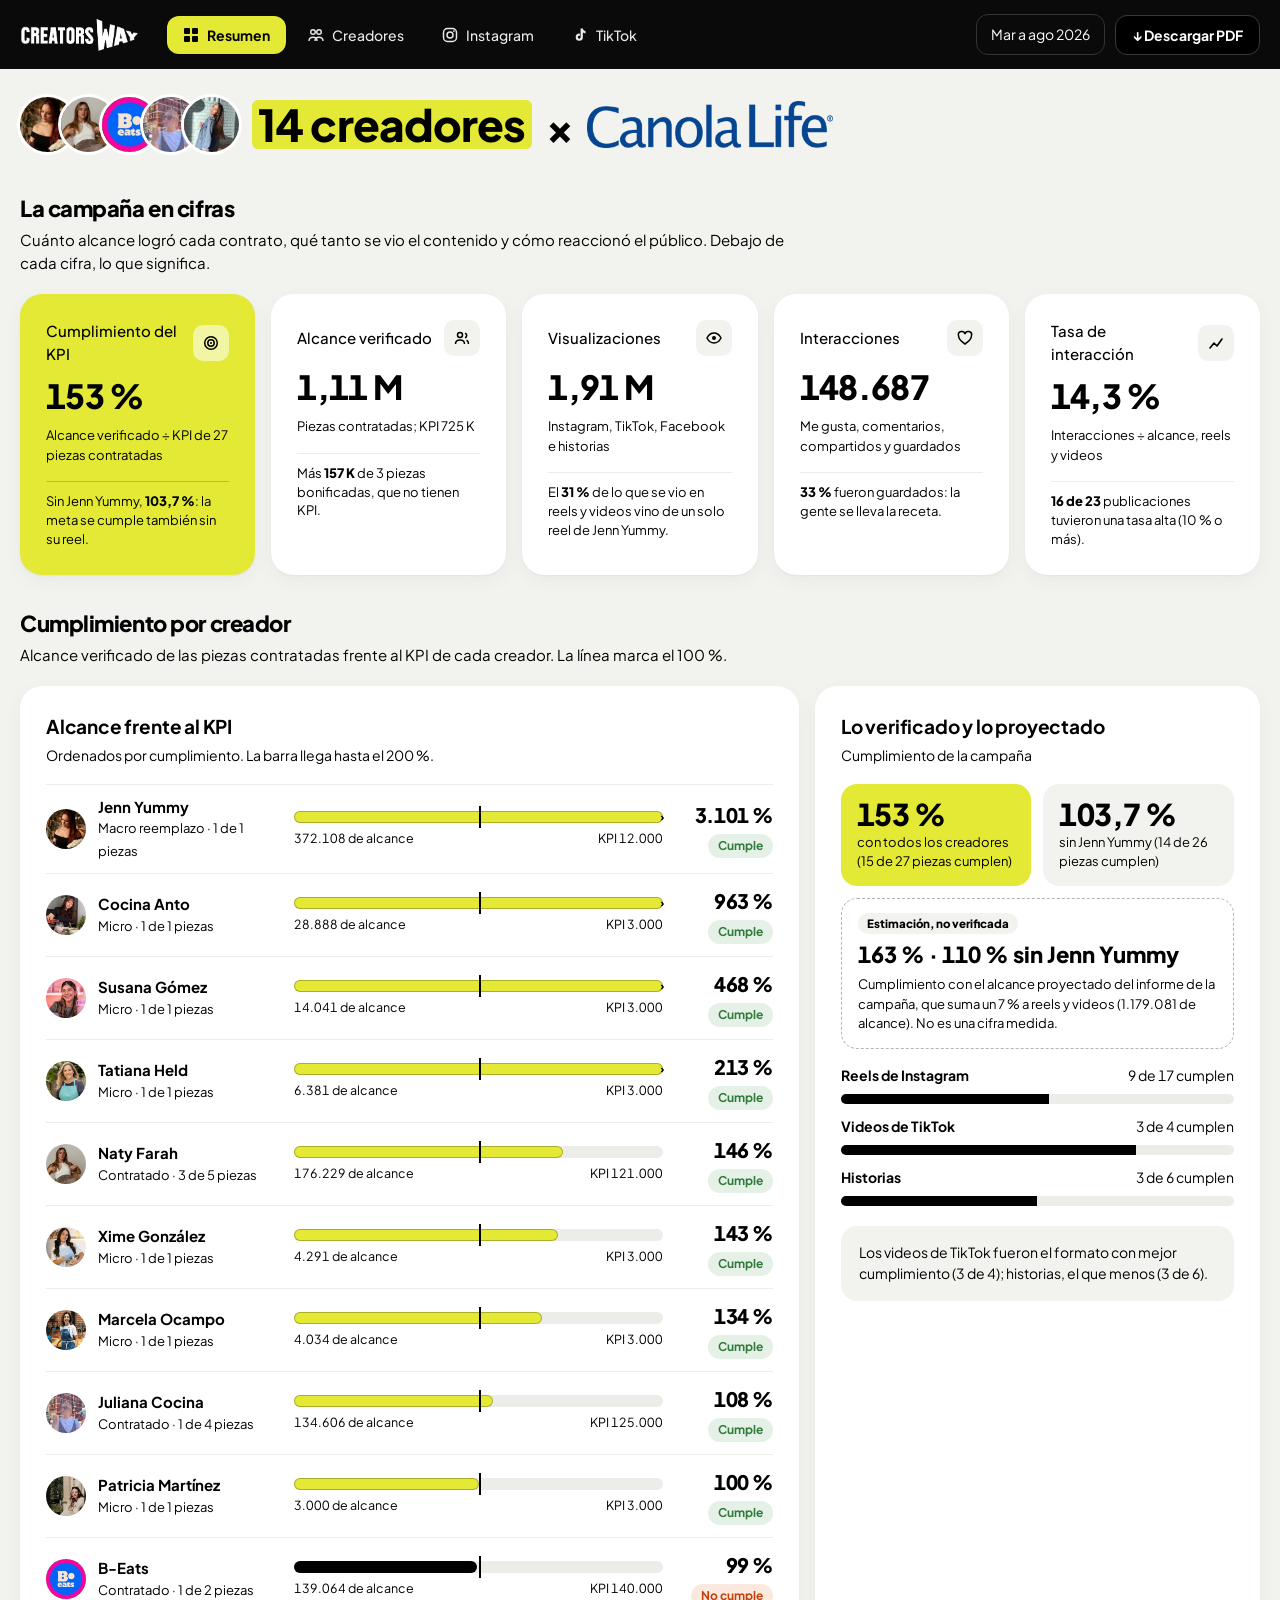
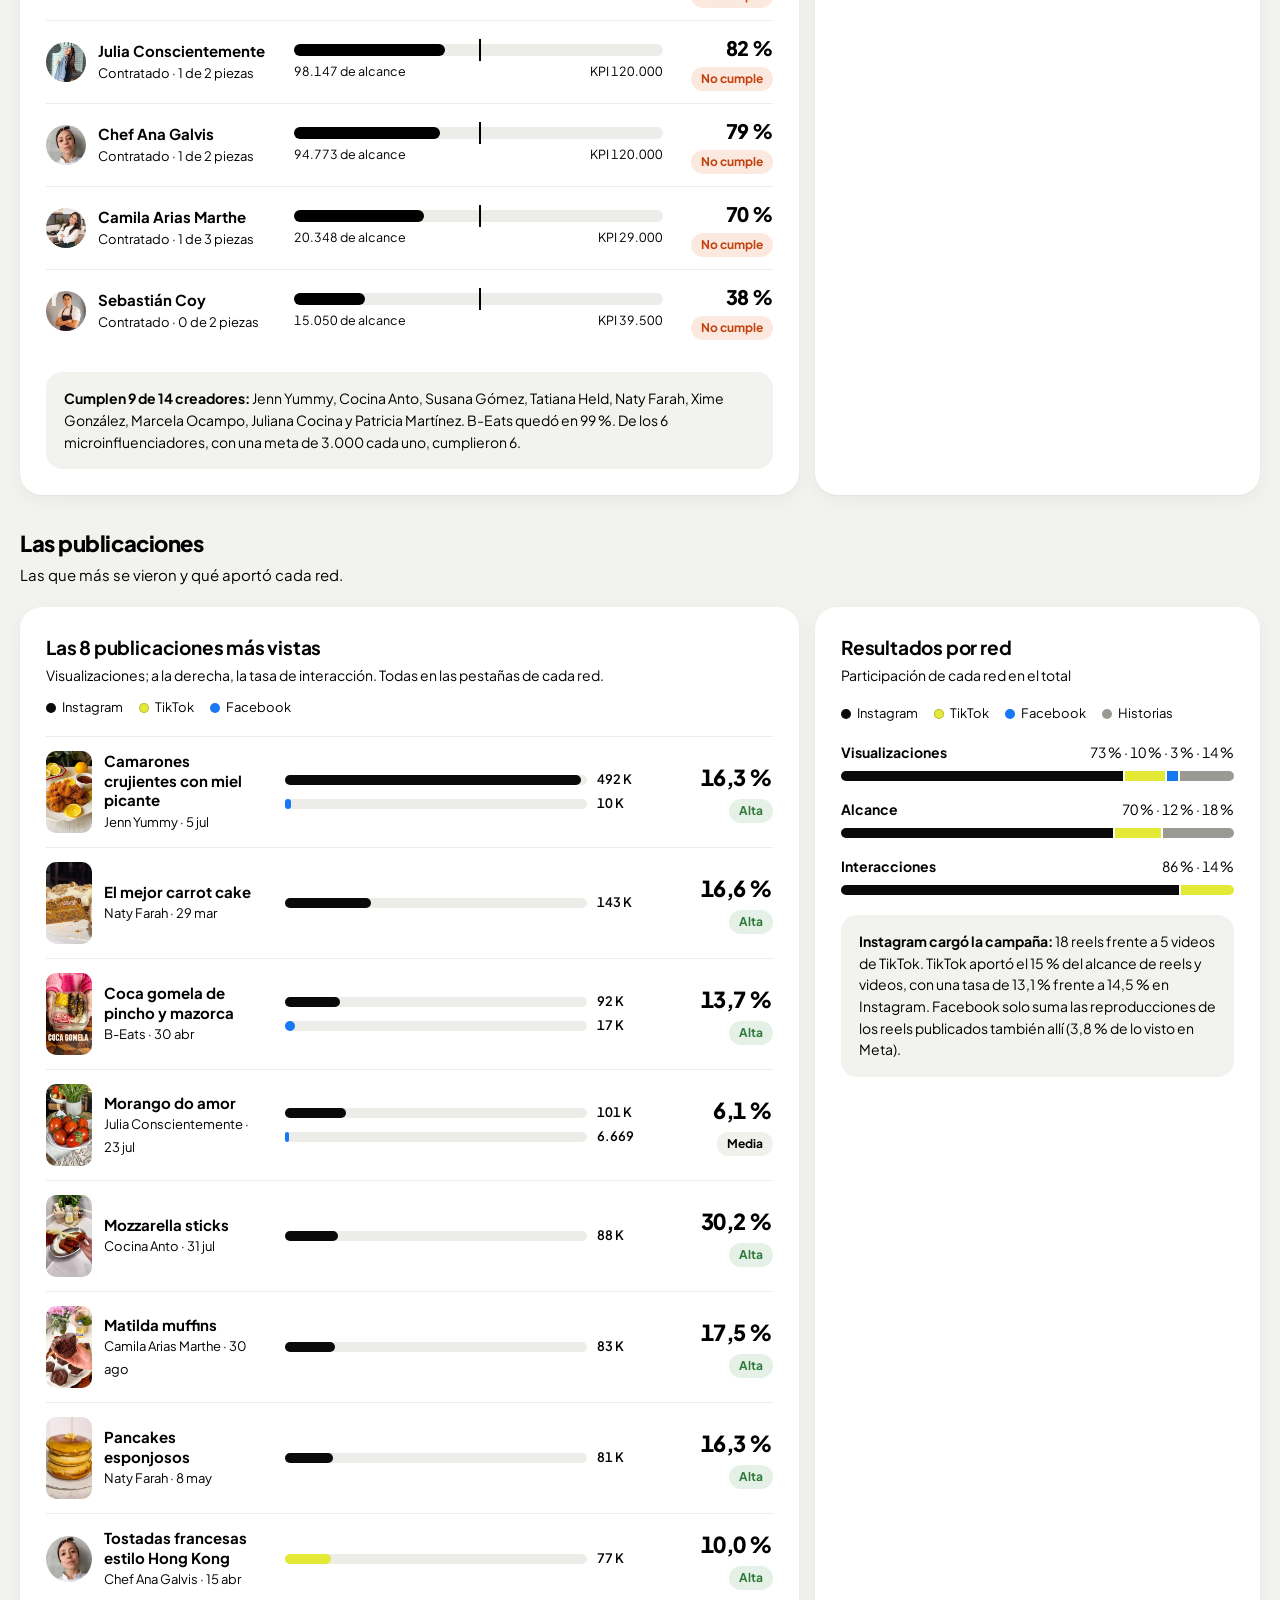
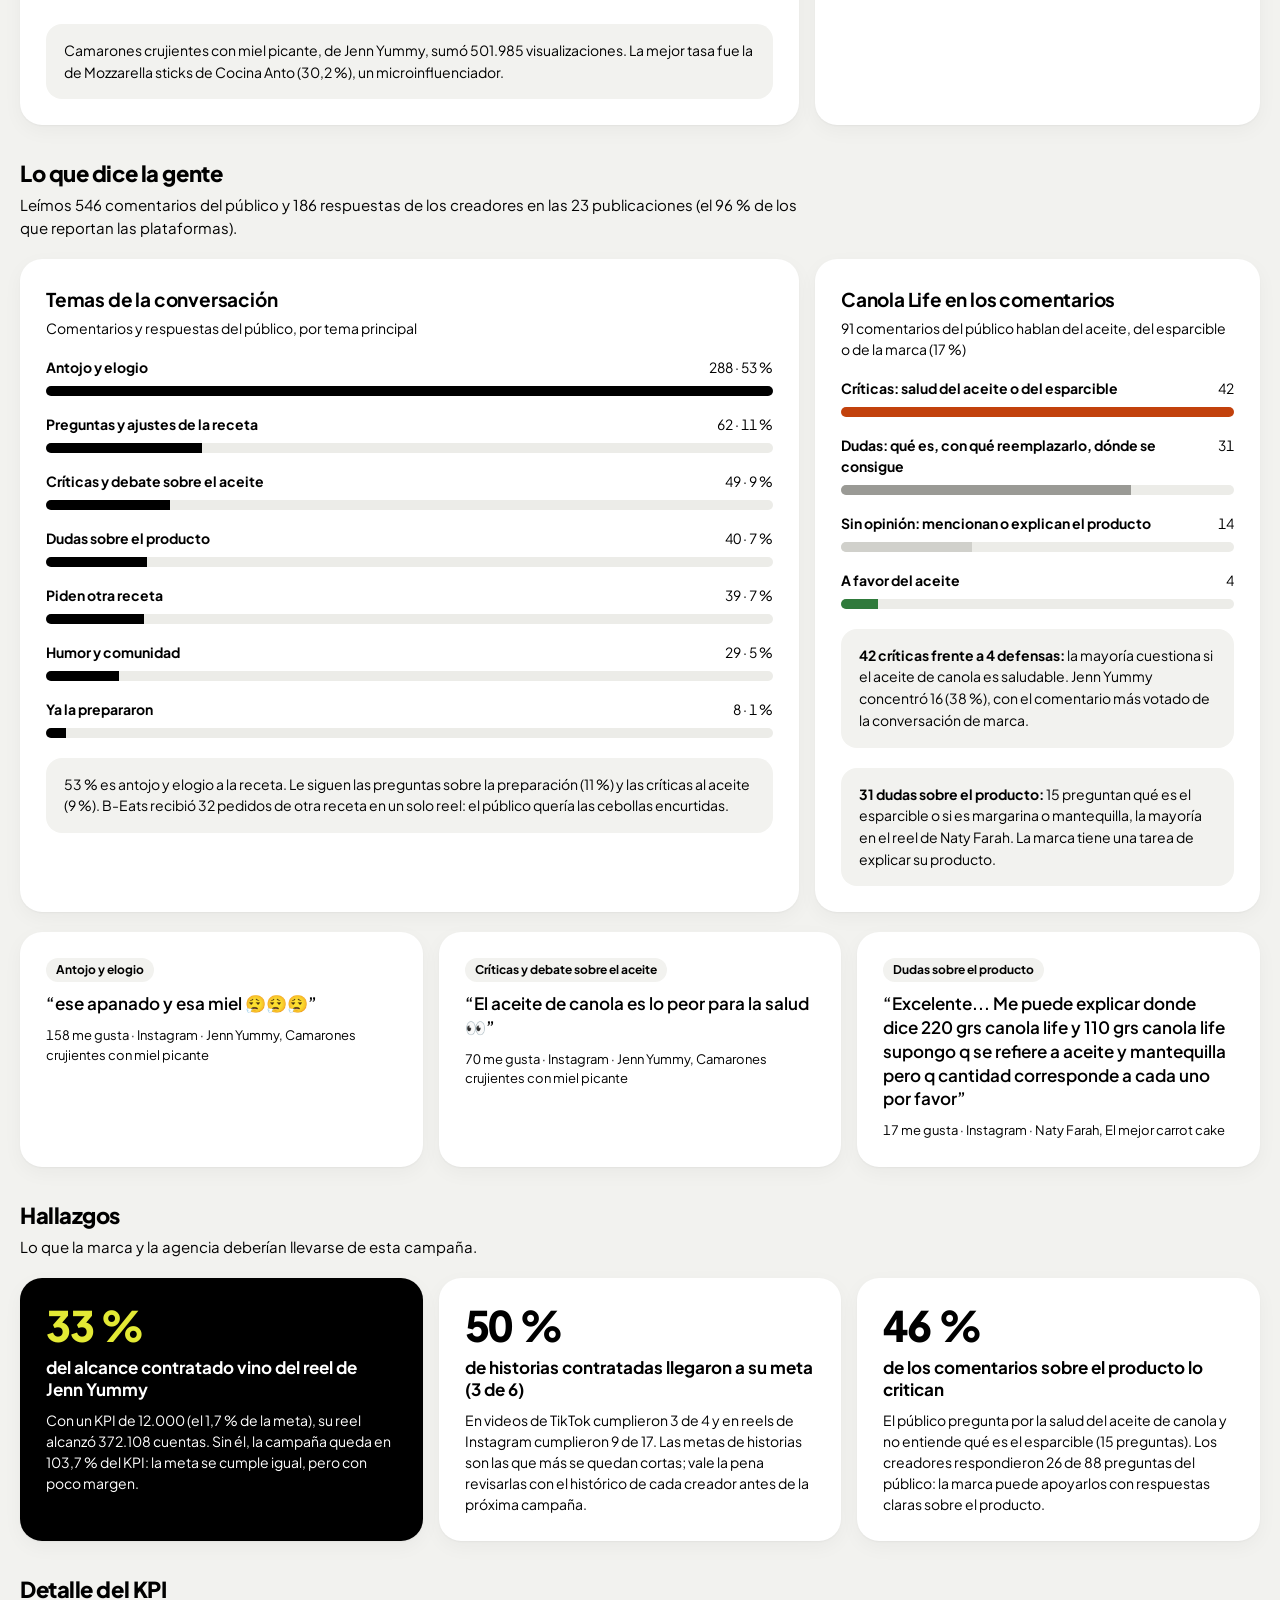
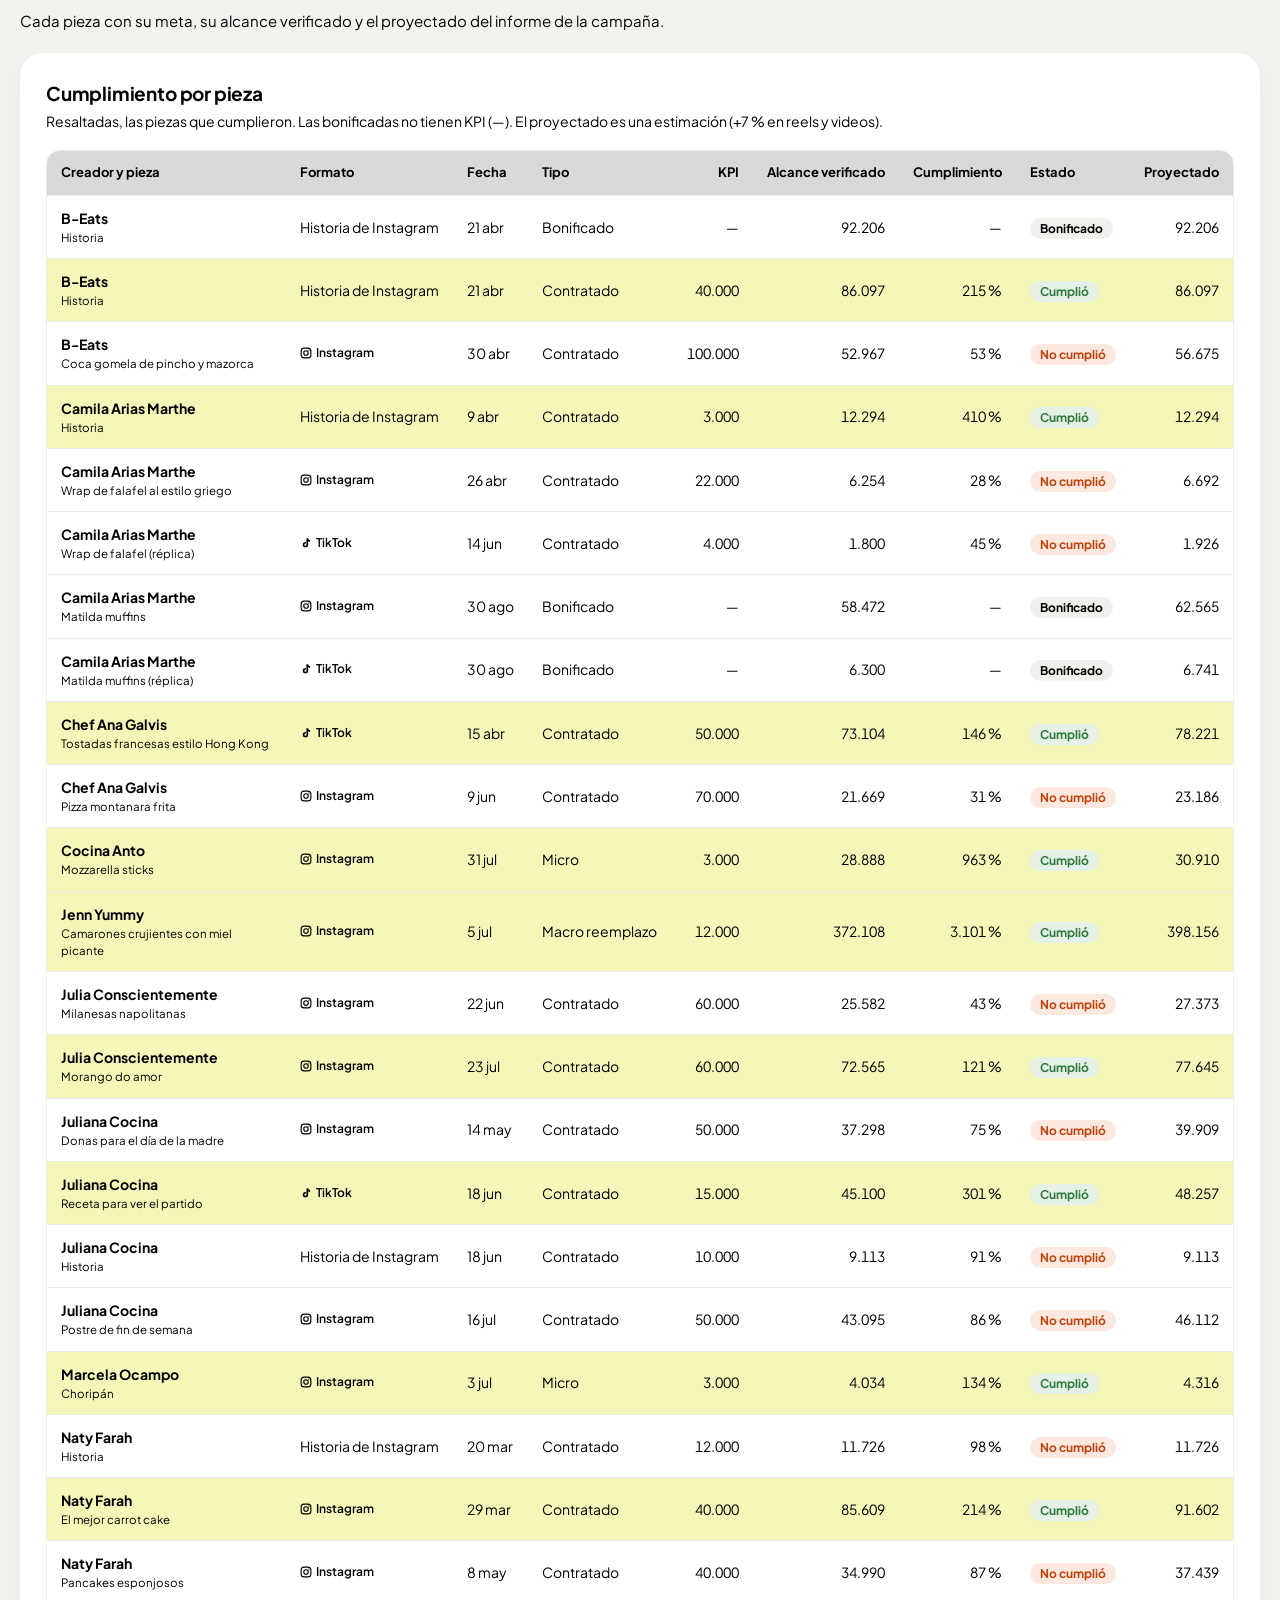
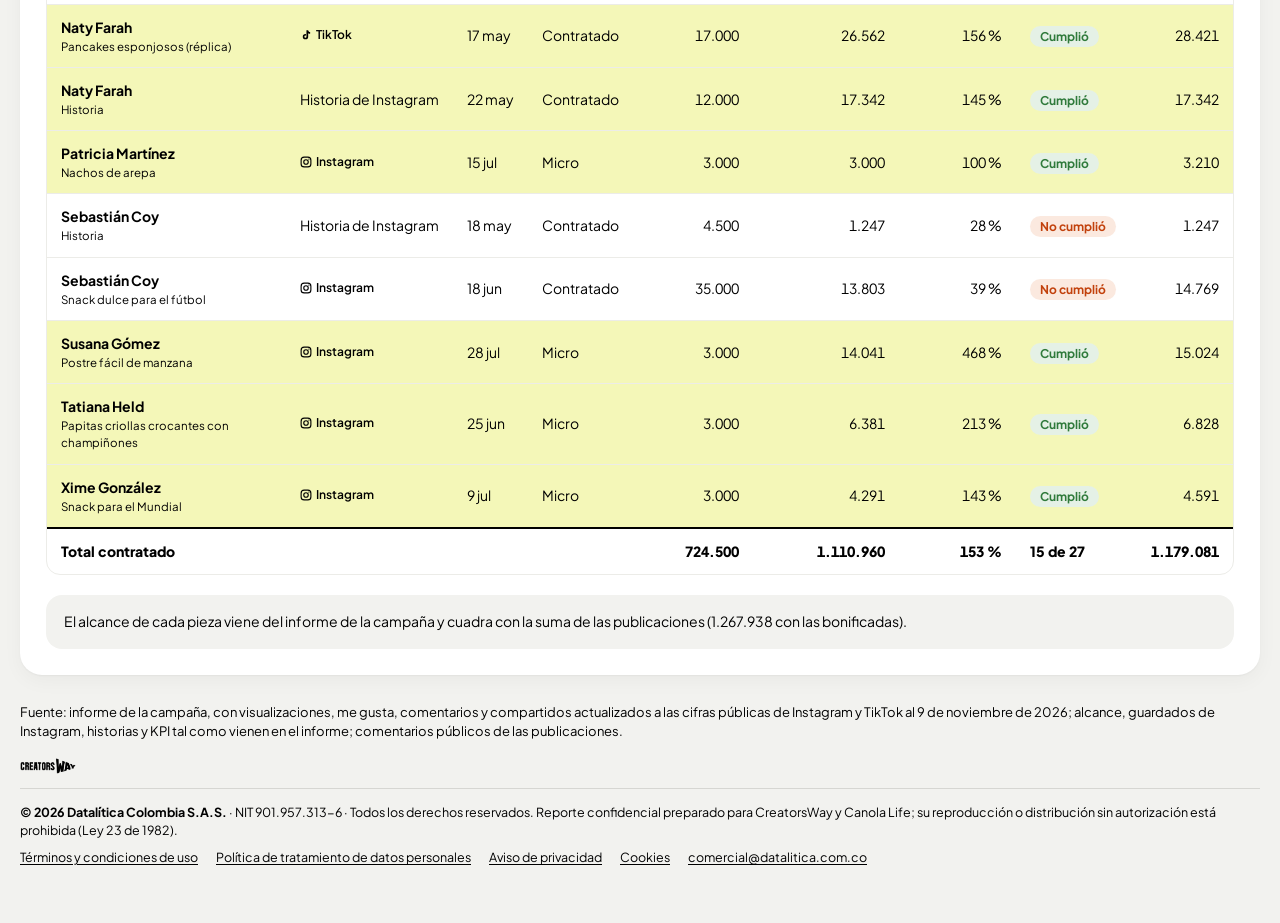
==== commit 075122e1: "KLAREN'S también lee solo el Excel; KPI de microinfluenciadores de Canola en 3.000 - actualizar_exce" ====
--- a/canola-2026/index.html
+++ b/canola-2026/index.html
@@ -309,7 +309,7 @@
 <main class="page"><div class="wrap" id="view"></div></main>
 
 <script>
-const D={"id":"canola-2026","tipo":"creadores","marca":{"nombre":"Canola Life","handle":"canola.life","logo":"assets/logo-canola-life.png","web":"https://canolalife.com"},"periodo":"Mar a ago 2026","periodo_largo":"20 de marzo al 30 de agosto de 2026","publicasCapturado":"2026-11-09","tabs":["resumen","creadores","instagram","tiktok"],"creadores":[{"id":"jenn-yummy","nombre":"Jenn Yummy","ig":"yummy__journey","tt":null,"tipo":"Macro reemplazo","avatar":"assets/canola-2026/avatar-yummy__journey.jpg","piezas":["DaayGBuPL3M"],"n_reels":1,"n_tt":0,"n_hist":0,"kpi":12000,"alcance":372108,"pct":31.009,"cumple":true,"piezas_kpi":1,"piezas_cumplen":1,"bonificado":0,"v":501985,"reach":372108,"i":60535,"er":0.1626812645791007,"comments":113,"tono":{"negativo":16,"duda":1,"positivo":2}},{"id":"cocina-anto","nombre":"Cocina Anto","ig":"cocinantop_","tt":null,"tipo":"Micro","avatar":"assets/canola-2026/avatar-cocinantop_.jpg","piezas":["Dbd4NI5RG71"],"n_reels":1,"n_tt":0,"n_hist":0,"kpi":9000,"alcance":28888,"pct":3.2097777777777776,"cumple":true,"piezas_kpi":1,"piezas_cumplen":1,"bonificado":0,"v":88496,"reach":28888,"i":8719,"er":0.3018208252561617,"comments":9,"tono":{}},{"id":"susana-gomez","nombre":"Susana Gómez","ig":"susisouffle","tt":null,"tipo":"Micro","avatar":"assets/canola-2026/avatar-susisouffle.jpg","piezas":["DbWBOu2Rec2"],"n_reels":1,"n_tt":0,"n_hist":0,"kpi":9000,"alcance":14041,"pct":1.560111111111111,"cumple":true,"piezas_kpi":1,"piezas_cumplen":1,"bonificado":0,"v":22456,"reach":14041,"i":1446,"er":0.10298411794031764,"comments":7,"tono":{"positivo":1,"neutro":1}},{"id":"naty-farah","nombre":"Naty Farah","ig":"natyfarah","tt":"natifarah","tipo":"Contratado","avatar":"assets/canola-2026/avatar-natyfarah.jpg","piezas":["DWeVfAqBprj","DYFd4oKhkUo","7640869859097873685"],"n_reels":2,"n_tt":1,"n_hist":2,"kpi":121000,"alcance":176229,"pct":1.4564380165289257,"cumple":true,"piezas_kpi":5,"piezas_cumplen":3,"bonificado":0,"v":298708,"reach":147161,"i":23811,"er":0.16180237970657987,"comments":157,"tono":{"duda":22,"neutro":11,"positivo":1,"negativo":6}},{"id":"juliana-cocina","nombre":"Juliana Cocina","ig":"juliana.cocina","tt":"juliana.cocina","tipo":"Contratado","avatar":"assets/canola-2026/avatar-juliana.cocina.jpg","piezas":["DYVcbwGhlck","7652731242810608914","Da3Ca-wBut-"],"n_reels":2,"n_tt":1,"n_hist":1,"kpi":125000,"alcance":134606,"pct":1.076848,"cumple":true,"piezas_kpi":4,"piezas_cumplen":1,"bonificado":0,"v":221183,"reach":125493,"i":15651,"er":0.12471611962420215,"comments":102,"tono":{"negativo":4,"neutro":1,"duda":3}},{"id":"b-eats","nombre":"B-Eats","ig":"b.eats___","tt":null,"tipo":"Contratado","avatar":"assets/canola-2026/avatar-b.eats___.jpg","piezas":["DXxf56SjMvL"],"n_reels":1,"n_tt":0,"n_hist":2,"kpi":140000,"alcance":139064,"pct":0.9933142857142857,"cumple":false,"piezas_kpi":2,"piezas_cumplen":1,"bonificado":92206,"v":313638,"reach":52967,"i":7241,"er":0.13670776143636604,"comments":68,"tono":{"negativo":3}},{"id":"julia-conscientemente","nombre":"Julia Conscientemente","ig":"juliaconsciente_mente","tt":null,"tipo":"Contratado","avatar":"assets/canola-2026/avatar-juliaconsciente_mente.jpg","piezas":["DZ6Rfb4xI1Z","DbJqzxRPpuz"],"n_reels":2,"n_tt":0,"n_hist":0,"kpi":120000,"alcance":98147,"pct":0.8178916666666667,"cumple":false,"piezas_kpi":2,"piezas_cumplen":1,"bonificado":0,"v":157352,"reach":98147,"i":5954,"er":0.060664105881993335,"comments":79,"tono":{"negativo":4,"neutro":1}},{"id":"chef-ana-galvis","nombre":"Chef Ana Galvis","ig":"chefanagalvis","tt":"chefanagalvis","tipo":"Contratado","avatar":"assets/canola-2026/avatar-chefanagalvis.jpg","piezas":["7629112348766194951","DZYYddVv72H"],"n_reels":1,"n_tt":1,"n_hist":0,"kpi":120000,"alcance":94773,"pct":0.789775,"cumple":false,"piezas_kpi":2,"piezas_cumplen":1,"bonificado":0,"v":119540,"reach":94773,"i":8882,"er":0.09371867515009549,"comments":103,"tono":{"negativo":7,"duda":1}},{"id":"tatiana-held","nombre":"Tatiana Held","ig":"cocinadecasa_tatianaheld","tt":null,"tipo":"Micro","avatar":"assets/canola-2026/avatar-cocinadecasa_tatianaheld.jpg","piezas":["DaBX90cPPrO"],"n_reels":1,"n_tt":0,"n_hist":0,"kpi":9000,"alcance":6381,"pct":0.709,"cumple":false,"piezas_kpi":1,"piezas_cumplen":0,"bonificado":0,"v":9331,"reach":6381,"i":456,"er":0.07146215326751293,"comments":6,"tono":{}},{"id":"camila-arias","nombre":"Camila Arias Marthe","ig":"camilaariasmarthe","tt":"camiariasmarthe","tipo":"Contratado","avatar":"assets/canola-2026/avatar-camilaariasmarthe.jpg","piezas":["DXnPHF_DThk","7651381201760029972","Dcrp0CuAaxJ","7679981421196250375"],"n_reels":2,"n_tt":2,"n_hist":1,"kpi":29000,"alcance":20348,"pct":0.701655172413793,"cumple":false,"piezas_kpi":3,"piezas_cumplen":1,"bonificado":64772,"v":130267,"reach":72826,"i":13073,"er":0.17951006508664488,"comments":48,"tono":{"negativo":1,"duda":1}},{"id":"xime-gonzalez","nombre":"Xime González","ig":"ximepastelera","tt":null,"tipo":"Micro","avatar":"assets/canola-2026/avatar-ximepastelera.jpg","piezas":["DalwK8AoJHN"],"n_reels":1,"n_tt":0,"n_hist":0,"kpi":9000,"alcance":4291,"pct":0.4767777777777778,"cumple":false,"piezas_kpi":1,"piezas_cumplen":0,"bonificado":0,"v":8743,"reach":4291,"i":340,"er":0.07923560941505477,"comments":6,"tono":{}},{"id":"marcela-ocampo","nombre":"Marcela Ocampo","ig":"marce_cocina_","tt":null,"tipo":"Micro","avatar":"assets/canola-2026/avatar-marce_cocina_.jpg","piezas":["DaVm-WiRaWY"],"n_reels":1,"n_tt":0,"n_hist":0,"kpi":9000,"alcance":4034,"pct":0.44822222222222224,"cumple":false,"piezas_kpi":1,"piezas_cumplen":0,"bonificado":0,"v":6599,"reach":4034,"i":338,"er":0.08378780366881507,"comments":5,"tono":{}},{"id":"sebastian-coy","nombre":"Sebastián Coy","ig":"sebastian_coy","tt":null,"tipo":"Contratado","avatar":"assets/canola-2026/avatar-sebastian_coy.jpg","piezas":["DZvnF2wO_jj"],"n_reels":1,"n_tt":0,"n_hist":1,"kpi":39500,"alcance":15050,"pct":0.3810126582278481,"cumple":false,"piezas_kpi":2,"piezas_cumplen":0,"bonificado":0,"v":29640,"reach":13803,"i":2041,"er":0.1478664058537999,"comments":59,"tono":{"duda":3,"negativo":1}},{"id":"patricia-martinez","nombre":"Patricia Martínez","ig":"patsmartinezl","tt":null,"tipo":"Micro","avatar":"assets/canola-2026/avatar-patsmartinezl.jpg","piezas":["Da0LXtuBqEI"],"n_reels":1,"n_tt":0,"n_hist":0,"kpi":9000,"alcance":3000,"pct":0.3333333333333333,"cumple":false,"piezas_kpi":1,"piezas_cumplen":0,"bonificado":0,"v":5386,"reach":3000,"i":200,"er":0.06666666666666667,"comments":4,"tono":{}}],"pieces":[{"id":"DWeVfAqBprj","creador":"naty-farah","red":"ig","t":"El mejor carrot cake","fecha":"2026-03-29","f":"29 mar","url":"https://www.instagram.com/reel/DWeVfAqBprj/","img":"assets/canola-2026/reel-DWeVfAqBprj.jpg","collab":true,"dur_s":130,"v":143368,"fbv":0,"r":85609,"likes":6755,"comments":105,"shares":2231,"s":5156,"i":14247,"er":0.16641941851908093,"lvl":"alta","corte":"2026-11-09","kpi":{"tipo":"Contratado","kpi":40000,"alcance":85609,"proyectado":91602,"cumple":true,"pct":2.140225,"estado_excel":"Cumplió"}},{"id":"7629112348766194951","creador":"chef-ana-galvis","red":"tt","t":"Tostadas francesas estilo Hong Kong","fecha":"2026-04-15","f":"15 abr","url":"https://www.tiktok.com/@chefanagalvis/video/7629112348766194951","img":null,"collab":true,"dur_s":83,"v":77000,"fbv":0,"r":73104,"likes":3955,"comments":61,"shares":876,"s":2433,"i":7325,"er":0.10019971547384549,"lvl":"alta","corte":"2026-11-09","kpi":{"tipo":"Contratado","kpi":50000,"alcance":73104,"proyectado":78221,"cumple":true,"pct":1.46208,"estado_excel":"Cumplió"}},{"id":"DXnPHF_DThk","creador":"camila-arias","red":"ig","t":"Wrap de falafel al estilo griego","fecha":"2026-04-26","f":"26 abr","url":"https://www.instagram.com/reel/DXnPHF_DThk/","img":"assets/canola-2026/reel-DXnPHF_DThk.jpg","collab":false,"dur_s":55,"v":9620,"fbv":2765,"r":6254,"likes":366,"comments":9,"shares":115,"s":253,"i":743,"er":0.11880396546210426,"lvl":"alta","corte":"2026-11-09","kpi":{"tipo":"Contratado","kpi":22000,"alcance":6254,"proyectado":6692,"cumple":false,"pct":0.2842727272727273,"estado_excel":"No cumplió"}},{"id":"DXxf56SjMvL","creador":"b-eats","red":"ig","t":"Coca gomela de pincho y mazorca","fecha":"2026-04-30","f":"30 abr","url":"https://www.instagram.com/reel/DXxf56SjMvL/","img":"assets/canola-2026/reel-DXxf56SjMvL.jpg","collab":true,"dur_s":80,"v":92095,"fbv":16548,"r":52967,"likes":4876,"comments":68,"shares":627,"s":1670,"i":7241,"er":0.13670776143636604,"lvl":"alta","corte":"2026-11-09","kpi":{"tipo":"Contratado","kpi":100000,"alcance":52967,"proyectado":56675,"cumple":false,"pct":0.52967,"estado_excel":"No cumplió"}},{"id":"DYFd4oKhkUo","creador":"naty-farah","red":"ig","t":"Pancakes esponjosos","fecha":"2026-05-08","f":"8 may","url":"https://www.instagram.com/reel/DYFd4oKhkUo/","img":"assets/canola-2026/reel-DYFd4oKhkUo.jpg","collab":true,"dur_s":39,"v":80833,"fbv":0,"r":34990,"likes":3182,"comments":39,"shares":1067,"s":1421,"i":5709,"er":0.16316090311517575,"lvl":"alta","corte":"2026-11-09","kpi":{"tipo":"Contratado","kpi":40000,"alcance":34990,"proyectado":37439,"cumple":false,"pct":0.87475,"estado_excel":"No cumplió"}},{"id":"DYVcbwGhlck","creador":"juliana-cocina","red":"ig","t":"Donas para el día de la madre","fecha":"2026-05-14","f":"14 may","url":"https://www.instagram.com/reel/DYVcbwGhlck/","img":"assets/canola-2026/reel-DYVcbwGhlck.jpg","collab":true,"dur_s":40,"v":74086,"fbv":0,"r":37298,"likes":3050,"comments":51,"shares":296,"s":953,"i":4350,"er":0.11662823743900477,"lvl":"alta","corte":"2026-11-09","kpi":{"tipo":"Contratado","kpi":50000,"alcance":37298,"proyectado":39909,"cumple":false,"pct":0.74596,"estado_excel":"No cumplió"}},{"id":"7640869859097873685","creador":"naty-farah","red":"tt","t":"Pancakes esponjosos (réplica)","fecha":"2026-05-17","f":"17 may","url":"https://www.tiktok.com/@natifarah/video/7640869859097873685","img":null,"collab":true,"dur_s":38,"v":39300,"fbv":0,"r":26562,"likes":2519,"comments":13,"shares":346,"s":977,"i":3855,"er":0.14513214366388072,"lvl":"alta","corte":"2026-11-09","kpi":{"tipo":"Contratado","kpi":17000,"alcance":26562,"proyectado":28421,"cumple":true,"pct":1.562470588235294,"estado_excel":"Cumplió"}},{"id":"DZYYddVv72H","creador":"chef-ana-galvis","red":"ig","t":"Pizza montanara frita","fecha":"2026-06-09","f":"9 jun","url":"https://www.instagram.com/reel/DZYYddVv72H/","img":"assets/canola-2026/reel-DZYYddVv72H.jpg","collab":true,"dur_s":83,"v":35476,"fbv":7064,"r":21669,"likes":1054,"comments":42,"shares":136,"s":325,"i":1557,"er":0.07185380035996124,"lvl":"media","corte":"2026-11-09","kpi":{"tipo":"Contratado","kpi":70000,"alcance":21669,"proyectado":23186,"cumple":false,"pct":0.30955714285714286,"estado_excel":"No cumplió"}},{"id":"7651381201760029972","creador":"camila-arias","red":"tt","t":"Wrap de falafel (réplica)","fecha":"2026-06-14","f":"14 jun","url":"https://www.tiktok.com/@camiariasmarthe/video/7651381201760029972","img":null,"collab":true,"dur_s":55,"v":4895,"fbv":0,"r":1800,"likes":165,"comments":2,"shares":26,"s":110,"i":303,"er":0.16833333333333333,"lvl":"alta","corte":"2026-11-09","kpi":{"tipo":"Contratado","kpi":4000,"alcance":1800,"proyectado":1926,"cumple":false,"pct":0.45,"estado_excel":"No cumplió"}},{"id":"DZvnF2wO_jj","creador":"sebastian-coy","red":"ig","t":"Snack dulce para el fútbol","fecha":"2026-06-18","f":"18 jun","url":"https://www.instagram.com/reel/DZvnF2wO_jj/","img":"assets/canola-2026/reel-DZvnF2wO_jj.jpg","collab":true,"dur_s":86,"v":28073,"fbv":0,"r":13803,"likes":1062,"comments":59,"shares":174,"s":746,"i":2041,"er":0.1478664058537999,"lvl":"alta","corte":"2026-11-09","kpi":{"tipo":"Contratado","kpi":35000,"alcance":13803,"proyectado":14769,"cumple":false,"pct":0.3943714285714286,"estado_excel":"No cumplió"}},{"id":"7652731242810608914","creador":"juliana-cocina","red":"tt","t":"Receta para ver el partido","fecha":"2026-06-18","f":"18 jun","url":"https://www.tiktok.com/@juliana.cocina/video/7652731242810608914","img":null,"collab":true,"dur_s":61,"v":58600,"fbv":0,"r":45100,"likes":4767,"comments":17,"shares":420,"s":1594,"i":6798,"er":0.15073170731707317,"lvl":"alta","corte":"2026-11-09","kpi":{"tipo":"Contratado","kpi":15000,"alcance":45100,"proyectado":48257,"cumple":true,"pct":3.006666666666667,"estado_excel":"Cumplió"}},{"id":"DZ6Rfb4xI1Z","creador":"julia-conscientemente","red":"ig","t":"Milanesas napolitanas","fecha":"2026-06-22","f":"22 jun","url":"https://www.instagram.com/reel/DZ6Rfb4xI1Z/","img":"assets/canola-2026/reel-DZ6Rfb4xI1Z.jpg","collab":true,"dur_s":59,"v":38788,"fbv":11004,"r":25582,"likes":819,"comments":24,"shares":211,"s":504,"i":1558,"er":0.06090219685716519,"lvl":"media","corte":"2026-11-09","kpi":{"tipo":"Contratado","kpi":60000,"alcance":25582,"proyectado":27373,"cumple":false,"pct":0.42636666666666667,"estado_excel":"No cumplió"}},{"id":"DaBX90cPPrO","creador":"tatiana-held","red":"ig","t":"Papitas criollas crocantes con champiñones","fecha":"2026-06-25","f":"25 jun","url":"https://www.instagram.com/reel/DaBX90cPPrO/","img":"assets/canola-2026/reel-DaBX90cPPrO.jpg","collab":true,"dur_s":44,"v":8909,"fbv":422,"r":6381,"likes":313,"comments":6,"shares":15,"s":122,"i":456,"er":0.07146215326751293,"lvl":"media","corte":"2026-11-09","kpi":{"tipo":"Micro","kpi":9000,"alcance":6381,"proyectado":6828,"cumple":false,"pct":0.709,"estado_excel":"No cumplió"}},{"id":"DaVm-WiRaWY","creador":"marcela-ocampo","red":"ig","t":"Choripán","fecha":"2026-07-03","f":"3 jul","url":"https://www.instagram.com/reel/DaVm-WiRaWY/","img":"assets/canola-2026/reel-DaVm-WiRaWY.jpg","collab":false,"dur_s":62,"v":6015,"fbv":584,"r":4034,"likes":196,"comments":5,"shares":35,"s":102,"i":338,"er":0.08378780366881507,"lvl":"media","corte":"2026-11-09","kpi":{"tipo":"Micro","kpi":9000,"alcance":4034,"proyectado":4316,"cumple":false,"pct":0.44822222222222224,"estado_excel":"No cumplió"}},{"id":"DaayGBuPL3M","creador":"jenn-yummy","red":"ig","t":"Camarones crujientes con miel picante","fecha":"2026-07-05","f":"5 jul","url":"https://www.instagram.com/reel/DaayGBuPL3M/","img":"assets/canola-2026/reel-DaayGBuPL3M.jpg","collab":true,"dur_s":82,"v":491504,"fbv":10481,"r":372108,"likes":24252,"comments":113,"shares":13370,"s":22800,"i":60535,"er":0.1626812645791007,"lvl":"alta","corte":"2026-11-09","kpi":{"tipo":"Macro reemplazo","kpi":12000,"alcance":372108,"proyectado":398156,"cumple":true,"pct":31.009,"estado_excel":"Cumplió"}},{"id":"DalwK8AoJHN","creador":"xime-gonzalez","red":"ig","t":"Snack para el Mundial","fecha":"2026-07-09","f":"9 jul","url":"https://www.instagram.com/reel/DalwK8AoJHN/","img":"assets/canola-2026/reel-DalwK8AoJHN.jpg","collab":true,"dur_s":60,"v":8743,"fbv":0,"r":4291,"likes":241,"comments":6,"shares":24,"s":69,"i":340,"er":0.07923560941505477,"lvl":"media","corte":"2026-11-09","kpi":{"tipo":"Micro","kpi":9000,"alcance":4291,"proyectado":4591,"cumple":false,"pct":0.4767777777777778,"estado_excel":"No cumplió"}},{"id":"Da0LXtuBqEI","creador":"patricia-martinez","red":"ig","t":"Nachos de arepa","fecha":"2026-07-15","f":"15 jul","url":"https://www.instagram.com/reel/Da0LXtuBqEI/","img":"assets/canola-2026/reel-Da0LXtuBqEI.jpg","collab":true,"dur_s":27,"v":5386,"fbv":0,"r":3000,"likes":125,"comments":4,"shares":28,"s":43,"i":200,"er":0.06666666666666667,"lvl":"media","corte":"2026-11-09","kpi":{"tipo":"Micro","kpi":9000,"alcance":3000,"proyectado":3210,"cumple":false,"pct":0.3333333333333333,"estado_excel":"No cumplió"}},{"id":"Da3Ca-wBut-","creador":"juliana-cocina","red":"ig","t":"Postre de fin de semana","fecha":"2026-07-16","f":"16 jul","url":"https://www.instagram.com/reel/Da3Ca-wBut-/","img":"assets/canola-2026/reel-Da3Ca-wBut-.jpg","collab":false,"dur_s":33,"v":76864,"fbv":0,"r":43095,"likes":2793,"comments":34,"shares":376,"s":1300,"i":4503,"er":0.10449008005569091,"lvl":"alta","corte":"2026-11-09","kpi":{"tipo":"Contratado","kpi":50000,"alcance":43095,"proyectado":46112,"cumple":false,"pct":0.8619,"estado_excel":"No cumplió"}},{"id":"DbJqzxRPpuz","creador":"julia-conscientemente","red":"ig","t":"Morango do amor","fecha":"2026-07-23","f":"23 jul","url":"https://www.instagram.com/reel/DbJqzxRPpuz/","img":"assets/canola-2026/reel-DbJqzxRPpuz.jpg","collab":true,"dur_s":52,"v":100891,"fbv":6669,"r":72565,"likes":2610,"comments":55,"shares":631,"s":1100,"i":4396,"er":0.06058016950320402,"lvl":"media","corte":"2026-11-09","kpi":{"tipo":"Contratado","kpi":60000,"alcance":72565,"proyectado":77645,"cumple":true,"pct":1.2094166666666666,"estado_excel":"Cumplió"}},{"id":"DbWBOu2Rec2","creador":"susana-gomez","red":"ig","t":"Postre fácil de manzana","fecha":"2026-07-28","f":"28 jul","url":"https://www.instagram.com/reel/DbWBOu2Rec2/","img":"assets/canola-2026/reel-DbWBOu2Rec2.jpg","collab":true,"dur_s":90,"v":22456,"fbv":0,"r":14041,"likes":730,"comments":7,"shares":139,"s":570,"i":1446,"er":0.10298411794031764,"lvl":"alta","corte":"2026-11-09","kpi":{"tipo":"Micro","kpi":9000,"alcance":14041,"proyectado":15024,"cumple":true,"pct":1.560111111111111,"estado_excel":"Cumplió"}},{"id":"Dbd4NI5RG71","creador":"cocina-anto","red":"ig","t":"Mozzarella sticks","fecha":"2026-07-31","f":"31 jul","url":"https://www.instagram.com/reel/Dbd4NI5RG71/","img":"assets/canola-2026/reel-Dbd4NI5RG71.jpg","collab":true,"dur_s":61,"v":88496,"fbv":0,"r":28888,"likes":6536,"comments":9,"shares":1414,"s":760,"i":8719,"er":0.3018208252561617,"lvl":"alta","corte":"2026-11-09","kpi":{"tipo":"Micro","kpi":9000,"alcance":28888,"proyectado":30910,"cumple":true,"pct":3.2097777777777776,"estado_excel":"Cumplió"}},{"id":"Dcrp0CuAaxJ","creador":"camila-arias","red":"ig","t":"Matilda muffins","fecha":"2026-08-30","f":"30 ago","url":"https://www.instagram.com/reel/Dcrp0CuAaxJ/","img":"assets/canola-2026/reel-Dcrp0CuAaxJ.jpg","collab":true,"dur_s":54,"v":83351,"fbv":0,"r":58472,"likes":3998,"comments":34,"shares":1483,"s":4700,"i":10215,"er":0.1746990012313586,"lvl":"alta","corte":"2026-11-09","kpi":{"tipo":"Bonificado","kpi":null,"alcance":58472,"proyectado":62565,"cumple":null,"pct":null,"estado_excel":"Bonificado"}},{"id":"7679981421196250375","creador":"camila-arias","red":"tt","t":"Matilda muffins (réplica)","fecha":"2026-08-30","f":"30 ago","url":"https://www.tiktok.com/@camiariasmarthe/video/7679981421196250375","img":null,"collab":true,"dur_s":54,"v":15400,"fbv":0,"r":6300,"likes":989,"comments":3,"shares":126,"s":694,"i":1812,"er":0.2876190476190476,"lvl":"alta","corte":"2026-11-09","kpi":{"tipo":"Bonificado","kpi":null,"alcance":6300,"proyectado":6741,"cumple":null,"pct":null,"estado_excel":"Bonificado"}}],"stories":[{"creador":"naty-farah","fecha":"2026-03-20","f":"20 mar","viewers":11726,"views":15021,"inter":198,"sticker":11,"link":0,"visits":55,"kpi":{"tipo":"Contratado","kpi":12000,"alcance":11726,"proyectado":11726,"cumple":false,"pct":0.9771666666666666,"estado_excel":"No cumplió"}},{"creador":"camila-arias","fecha":"2026-04-09","f":"9 abr","viewers":12294,"views":14236,"inter":616,"sticker":15,"link":0,"visits":196,"kpi":{"tipo":"Contratado","kpi":3000,"alcance":12294,"proyectado":12294,"cumple":true,"pct":4.098,"estado_excel":"Cumplió"}},{"creador":"b-eats","fecha":"2026-04-21","f":"21 abr","viewers":92206,"views":103581,"inter":326,"sticker":109,"link":2,"visits":123,"kpi":{"tipo":"Bonificado","kpi":null,"alcance":92206,"proyectado":92206,"cumple":null,"pct":null,"estado_excel":"Bonificado"}},{"creador":"b-eats","fecha":"2026-04-21","f":"21 abr","viewers":86097,"views":101414,"inter":1262,"sticker":36,"link":7,"visits":562,"kpi":{"tipo":"Contratado","kpi":40000,"alcance":86097,"proyectado":86097,"cumple":true,"pct":2.152425,"estado_excel":"Cumplió"}},{"creador":"sebastian-coy","fecha":"2026-05-18","f":"18 may","viewers":1247,"views":1567,"inter":84,"sticker":8,"link":null,"visits":14,"kpi":{"tipo":"Contratado","kpi":4500,"alcance":1247,"proyectado":1247,"cumple":false,"pct":0.2771111111111111,"estado_excel":"No cumplió"}},{"creador":"naty-farah","fecha":"2026-05-22","f":"22 may","viewers":17342,"views":20186,"inter":514,"sticker":39,"link":1,"visits":164,"kpi":{"tipo":"Contratado","kpi":12000,"alcance":17342,"proyectado":17342,"cumple":true,"pct":1.4451666666666667,"estado_excel":"Cumplió"}},{"creador":"juliana-cocina","fecha":"2026-06-18","f":"18 jun","viewers":9113,"views":11633,"inter":159,"sticker":5,"link":null,"visits":35,"kpi":{"tipo":"Contratado","kpi":10000,"alcance":9113,"proyectado":9113,"cumple":false,"pct":0.9113,"estado_excel":"No cumplió"}}],"nets":{"ig":{"n":18,"v":1394954,"r":885047,"i":128594,"er":0.14529623850484777,"likes":62958,"comments":670,"shares":22372,"s":42594,"fbv":55537},"tt":{"n":5,"v":195195,"r":152866,"i":20093,"er":0.13144191644970105,"likes":12395,"comments":96,"shares":1794,"s":5808,"fbv":0}},"storiesTotal":{"n":7,"viewers":230025,"views":267638,"inter":3159,"sticker":223,"link":10,"visits":1149},"totals":{"views_ig":1394954,"views_tt":195195,"views_fb":55537,"views_st":267638,"views_all":1913324,"reach":1037913,"reach_all":1267938,"inter":148687,"er":0.14325574494201346,"saves":48402,"shares":24166,"comments":766},"kpi":{"kpi":760500,"alcance":1110960,"pct":1.4608284023668638,"proyectado":1179081,"pct_proyectado":1.5504023668639053,"piezas":27,"cumplen":11,"sin_macro":{"kpi":748500,"alcance":738852,"pct":0.9871102204408818,"proyectado":780925,"pct_proyectado":1.043319973279893,"piezas":26,"cumplen":10},"macro":["Jenn Yummy"],"bonificado_alcance":156978,"bonificado_piezas":3,"alcance_verificado":1267938},"insights":{"top_piece":"Camarones crujientes con miel picante","top_creador":"Jenn Yummy","top_share_views":0.3050308503566294,"top_views":501985,"macro_nombre":"Jenn Yummy","macro_pct":31.009,"macro_reach_share":0.33494275221430114,"creadores_cumplen":["Jenn Yummy","Cocina Anto","Susana Gómez","Naty Farah","Juliana Cocina"],"n_creadores_kpi":14,"casi":[{"nombre":"B-Eats","pct":0.9933142857142857}],"micro_cumplen":2,"n_micro":6,"tt_cumplen":3,"n_tt_kpi":4,"ig_cumplen":5,"n_ig_kpi":17,"st_cumplen":3,"n_st_kpi":6,"fb_share_meta":0.03828841406116963,"tt_reach_share":0.14728209397126735,"saves_share":0.3255294679427253,"inter_per_100":14.325574494201346,"nocollab":[{"t":"Wrap de falafel al estilo griego","creador":"Camila Arias Marthe","f":"26 abr"},{"t":"Choripán","creador":"Marcela Ocampo","f":"3 jul"},{"t":"Postre de fin de semana","creador":"Juliana Cocina","f":"16 jul"}],"er_top":{"t":"Mozzarella sticks","er":0.3018208252561617,"creador":"Cocina Anto"},"n_alta":16,"n_pieces":23,"st_top":{"creador":"b-eats","fecha":"2026-04-21","f":"21 abr","viewers":92206,"views":103581,"inter":326,"sticker":109,"link":2,"visits":123,"kpi":{"tipo":"Bonificado","kpi":null,"alcance":92206,"proyectado":92206,"cumple":null,"pct":null,"estado_excel":"Bonificado"},"nombre":"B-Eats"}},"conv":{"n":546,"total":761,"creadores_resp":186,"coverage":0.961892247043364,"preguntas":88,"respondidas":26,"temas":[{"k":"antojo","label":"Antojo y elogio","n":288,"share":0.5274725274725275},{"k":"receta","label":"Preguntas y ajustes de la receta","n":62,"share":0.11355311355311355},{"k":"critica","label":"Críticas y debate sobre el aceite","n":49,"share":0.08974358974358974},{"k":"producto","label":"Dudas sobre el producto","n":40,"share":0.07326007326007326},{"k":"pedido","label":"Piden otra receta","n":39,"share":0.07142857142857142},{"k":"humor","label":"Humor y comunidad","n":29,"share":0.05311355311355311},{"k":"preparo","label":"Ya la prepararon","n":8,"share":0.014652014652014652}],"tono":{"positivo":4,"negativo":42,"duda":31,"neutro":14},"marca_n":91,"marca_share":0.16666666666666666,"duda_esparcible":15,"duda_fuera":3,"neg_publicidad":6,"crit_top":{"t":"Camarones crujientes con miel picante","creador":"Jenn Yummy","n":16,"share":0.38095238095238093},"duda_top":{"t":"El mejor carrot cake","creador":"Naty Farah","n":17},"pedido_top":{"t":"Coca gomela de pincho y mazorca","creador":"B-Eats","n":32},"top_crit_quote":{"texto":"El aceite de canola es lo peor para la salud 👀","me_gusta":70,"red":"ig","pieza":"Camarones crujientes con miel picante","creador":"jenn-yummy"},"redes":{"ig":{"n":476,"total":669,"temas":[{"k":"antojo","label":"Antojo y elogio","n":258,"share":0.542016806722689},{"k":"receta","label":"Preguntas y ajustes de la receta","n":55,"share":0.11554621848739496},{"k":"producto","label":"Dudas sobre el producto","n":40,"share":0.08403361344537816},{"k":"pedido","label":"Piden otra receta","n":38,"share":0.07983193277310924},{"k":"critica","label":"Críticas y debate sobre el aceite","n":38,"share":0.07983193277310924},{"k":"humor","label":"Humor y comunidad","n":16,"share":0.03361344537815126},{"k":"preparo","label":"Ya la prepararon","n":7,"share":0.014705882352941176}],"tono":{"positivo":4,"negativo":32,"duda":31,"neutro":13}},"tt":{"n":70,"total":92,"temas":[{"k":"antojo","label":"Antojo y elogio","n":30,"share":0.42857142857142855},{"k":"humor","label":"Humor y comunidad","n":13,"share":0.18571428571428572},{"k":"critica","label":"Críticas y debate sobre el aceite","n":11,"share":0.15714285714285714},{"k":"receta","label":"Preguntas y ajustes de la receta","n":7,"share":0.1},{"k":"preparo","label":"Ya la prepararon","n":1,"share":0.014285714285714285},{"k":"pedido","label":"Piden otra receta","n":1,"share":0.014285714285714285}],"tono":{"positivo":0,"negativo":10,"duda":0,"neutro":1}}},"destacados":[{"texto":"ese apanado y esa miel 😮‍💨😮‍💨😮‍💨","me_gusta":158,"red":"ig","pieza":"Camarones crujientes con miel picante","creador":"Jenn Yummy","tema":"Antojo y elogio"},{"texto":"El aceite de canola es lo peor para la salud 👀","me_gusta":70,"red":"ig","pieza":"Camarones crujientes con miel picante","creador":"Jenn Yummy","tema":"Críticas y debate sobre el aceite"},{"texto":"Excelente... Me puede explicar donde dice 220 grs canola life y 110 grs canola life supongo q se refiere a aceite y mantequilla pero q cantidad corresponde a cada uno por favor","me_gusta":17,"red":"ig","pieza":"El mejor carrot cake","creador":"Naty Farah","tema":"Dudas sobre el producto"},{"texto":"Por favor la receta de las cebollas encurtidas","me_gusta":9,"red":"ig","pieza":"Coca gomela de pincho y mazorca","creador":"B-Eats","tema":"Piden otra receta"},{"texto":"Parecen fresas dentro de un tomate 🍅, de lo perfectas que se ven 😂","me_gusta":70,"red":"ig","pieza":"Morango do amor","creador":"Julia Conscientemente","tema":"Humor y comunidad"}]},"pdfBase":"pdf"};
+const D={"id":"canola-2026","tipo":"creadores","marca":{"nombre":"Canola Life","handle":"canola.life","logo":"assets/logo-canola-life.png","web":"https://canolalife.com"},"periodo":"Mar a ago 2026","periodo_largo":"20 de marzo al 30 de agosto de 2026","publicasCapturado":"2026-11-09","tabs":["resumen","creadores","instagram","tiktok"],"creadores":[{"id":"jenn-yummy","nombre":"Jenn Yummy","ig":"yummy__journey","tt":null,"tipo":"Macro reemplazo","avatar":"assets/canola-2026/avatar-yummy__journey.jpg","piezas":["DaayGBuPL3M"],"n_reels":1,"n_tt":0,"n_hist":0,"kpi":12000,"alcance":372108,"pct":31.009,"cumple":true,"piezas_kpi":1,"piezas_cumplen":1,"bonificado":0,"v":501985,"reach":372108,"i":60535,"er":0.1626812645791007,"comments":113,"tono":{"negativo":16,"duda":1,"positivo":2}},{"id":"cocina-anto","nombre":"Cocina Anto","ig":"cocinantop_","tt":null,"tipo":"Micro","avatar":"assets/canola-2026/avatar-cocinantop_.jpg","piezas":["Dbd4NI5RG71"],"n_reels":1,"n_tt":0,"n_hist":0,"kpi":3000,"alcance":28888,"pct":9.629333333333333,"cumple":true,"piezas_kpi":1,"piezas_cumplen":1,"bonificado":0,"v":88496,"reach":28888,"i":8719,"er":0.3018208252561617,"comments":9,"tono":{}},{"id":"susana-gomez","nombre":"Susana Gómez","ig":"susisouffle","tt":null,"tipo":"Micro","avatar":"assets/canola-2026/avatar-susisouffle.jpg","piezas":["DbWBOu2Rec2"],"n_reels":1,"n_tt":0,"n_hist":0,"kpi":3000,"alcance":14041,"pct":4.6803333333333335,"cumple":true,"piezas_kpi":1,"piezas_cumplen":1,"bonificado":0,"v":22456,"reach":14041,"i":1446,"er":0.10298411794031764,"comments":7,"tono":{"positivo":1,"neutro":1}},{"id":"tatiana-held","nombre":"Tatiana Held","ig":"cocinadecasa_tatianaheld","tt":null,"tipo":"Micro","avatar":"assets/canola-2026/avatar-cocinadecasa_tatianaheld.jpg","piezas":["DaBX90cPPrO"],"n_reels":1,"n_tt":0,"n_hist":0,"kpi":3000,"alcance":6381,"pct":2.127,"cumple":true,"piezas_kpi":1,"piezas_cumplen":1,"bonificado":0,"v":9331,"reach":6381,"i":456,"er":0.07146215326751293,"comments":6,"tono":{}},{"id":"naty-farah","nombre":"Naty Farah","ig":"natyfarah","tt":"natifarah","tipo":"Contratado","avatar":"assets/canola-2026/avatar-natyfarah.jpg","piezas":["DWeVfAqBprj","DYFd4oKhkUo","7640869859097873685"],"n_reels":2,"n_tt":1,"n_hist":2,"kpi":121000,"alcance":176229,"pct":1.4564380165289257,"cumple":true,"piezas_kpi":5,"piezas_cumplen":3,"bonificado":0,"v":298708,"reach":147161,"i":23811,"er":0.16180237970657987,"comments":157,"tono":{"duda":22,"neutro":11,"positivo":1,"negativo":6}},{"id":"xime-gonzalez","nombre":"Xime González","ig":"ximepastelera","tt":null,"tipo":"Micro","avatar":"assets/canola-2026/avatar-ximepastelera.jpg","piezas":["DalwK8AoJHN"],"n_reels":1,"n_tt":0,"n_hist":0,"kpi":3000,"alcance":4291,"pct":1.4303333333333332,"cumple":true,"piezas_kpi":1,"piezas_cumplen":1,"bonificado":0,"v":8743,"reach":4291,"i":340,"er":0.07923560941505477,"comments":6,"tono":{}},{"id":"marcela-ocampo","nombre":"Marcela Ocampo","ig":"marce_cocina_","tt":null,"tipo":"Micro","avatar":"assets/canola-2026/avatar-marce_cocina_.jpg","piezas":["DaVm-WiRaWY"],"n_reels":1,"n_tt":0,"n_hist":0,"kpi":3000,"alcance":4034,"pct":1.3446666666666667,"cumple":true,"piezas_kpi":1,"piezas_cumplen":1,"bonificado":0,"v":6599,"reach":4034,"i":338,"er":0.08378780366881507,"comments":5,"tono":{}},{"id":"juliana-cocina","nombre":"Juliana Cocina","ig":"juliana.cocina","tt":"juliana.cocina","tipo":"Contratado","avatar":"assets/canola-2026/avatar-juliana.cocina.jpg","piezas":["DYVcbwGhlck","7652731242810608914","Da3Ca-wBut-"],"n_reels":2,"n_tt":1,"n_hist":1,"kpi":125000,"alcance":134606,"pct":1.076848,"cumple":true,"piezas_kpi":4,"piezas_cumplen":1,"bonificado":0,"v":221183,"reach":125493,"i":15651,"er":0.12471611962420215,"comments":102,"tono":{"negativo":4,"neutro":1,"duda":3}},{"id":"patricia-martinez","nombre":"Patricia Martínez","ig":"patsmartinezl","tt":null,"tipo":"Micro","avatar":"assets/canola-2026/avatar-patsmartinezl.jpg","piezas":["Da0LXtuBqEI"],"n_reels":1,"n_tt":0,"n_hist":0,"kpi":3000,"alcance":3000,"pct":1.0,"cumple":true,"piezas_kpi":1,"piezas_cumplen":1,"bonificado":0,"v":5386,"reach":3000,"i":200,"er":0.06666666666666667,"comments":4,"tono":{}},{"id":"b-eats","nombre":"B-Eats","ig":"b.eats___","tt":null,"tipo":"Contratado","avatar":"assets/canola-2026/avatar-b.eats___.jpg","piezas":["DXxf56SjMvL"],"n_reels":1,"n_tt":0,"n_hist":2,"kpi":140000,"alcance":139064,"pct":0.9933142857142857,"cumple":false,"piezas_kpi":2,"piezas_cumplen":1,"bonificado":92206,"v":313638,"reach":52967,"i":7241,"er":0.13670776143636604,"comments":68,"tono":{"negativo":3}},{"id":"julia-conscientemente","nombre":"Julia Conscientemente","ig":"juliaconsciente_mente","tt":null,"tipo":"Contratado","avatar":"assets/canola-2026/avatar-juliaconsciente_mente.jpg","piezas":["DZ6Rfb4xI1Z","DbJqzxRPpuz"],"n_reels":2,"n_tt":0,"n_hist":0,"kpi":120000,"alcance":98147,"pct":0.8178916666666667,"cumple":false,"piezas_kpi":2,"piezas_cumplen":1,"bonificado":0,"v":157352,"reach":98147,"i":5954,"er":0.060664105881993335,"comments":79,"tono":{"negativo":4,"neutro":1}},{"id":"chef-ana-galvis","nombre":"Chef Ana Galvis","ig":"chefanagalvis","tt":"chefanagalvis","tipo":"Contratado","avatar":"assets/canola-2026/avatar-chefanagalvis.jpg","piezas":["7629112348766194951","DZYYddVv72H"],"n_reels":1,"n_tt":1,"n_hist":0,"kpi":120000,"alcance":94773,"pct":0.789775,"cumple":false,"piezas_kpi":2,"piezas_cumplen":1,"bonificado":0,"v":119540,"reach":94773,"i":8882,"er":0.09371867515009549,"comments":103,"tono":{"negativo":7,"duda":1}},{"id":"camila-arias","nombre":"Camila Arias Marthe","ig":"camilaariasmarthe","tt":"camiariasmarthe","tipo":"Contratado","avatar":"assets/canola-2026/avatar-camilaariasmarthe.jpg","piezas":["DXnPHF_DThk","7651381201760029972","Dcrp0CuAaxJ","7679981421196250375"],"n_reels":2,"n_tt":2,"n_hist":1,"kpi":29000,"alcance":20348,"pct":0.701655172413793,"cumple":false,"piezas_kpi":3,"piezas_cumplen":1,"bonificado":64772,"v":130267,"reach":72826,"i":13073,"er":0.17951006508664488,"comments":48,"tono":{"negativo":1,"duda":1}},{"id":"sebastian-coy","nombre":"Sebastián Coy","ig":"sebastian_coy","tt":null,"tipo":"Contratado","avatar":"assets/canola-2026/avatar-sebastian_coy.jpg","piezas":["DZvnF2wO_jj"],"n_reels":1,"n_tt":0,"n_hist":1,"kpi":39500,"alcance":15050,"pct":0.3810126582278481,"cumple":false,"piezas_kpi":2,"piezas_cumplen":0,"bonificado":0,"v":29640,"reach":13803,"i":2041,"er":0.1478664058537999,"comments":59,"tono":{"duda":3,"negativo":1}}],"pieces":[{"id":"DWeVfAqBprj","creador":"naty-farah","red":"ig","t":"El mejor carrot cake","fecha":"2026-03-29","f":"29 mar","url":"https://www.instagram.com/reel/DWeVfAqBprj/","img":"assets/canola-2026/reel-DWeVfAqBprj.jpg","collab":true,"dur_s":130,"v":143368,"fbv":0,"r":85609,"likes":6755,"comments":105,"shares":2231,"s":5156,"i":14247,"er":0.16641941851908093,"lvl":"alta","corte":"2026-11-09","kpi":{"tipo":"Contratado","kpi":40000,"alcance":85609,"proyectado":91602,"cumple":true,"pct":2.140225,"estado_excel":"Cumplió"}},{"id":"7629112348766194951","creador":"chef-ana-galvis","red":"tt","t":"Tostadas francesas estilo Hong Kong","fecha":"2026-04-15","f":"15 abr","url":"https://www.tiktok.com/@chefanagalvis/video/7629112348766194951","img":null,"collab":true,"dur_s":83,"v":77000,"fbv":0,"r":73104,"likes":3955,"comments":61,"shares":876,"s":2433,"i":7325,"er":0.10019971547384549,"lvl":"alta","corte":"2026-11-09","kpi":{"tipo":"Contratado","kpi":50000,"alcance":73104,"proyectado":78221,"cumple":true,"pct":1.46208,"estado_excel":"Cumplió"}},{"id":"DXnPHF_DThk","creador":"camila-arias","red":"ig","t":"Wrap de falafel al estilo griego","fecha":"2026-04-26","f":"26 abr","url":"https://www.instagram.com/reel/DXnPHF_DThk/","img":"assets/canola-2026/reel-DXnPHF_DThk.jpg","collab":false,"dur_s":55,"v":9620,"fbv":2765,"r":6254,"likes":366,"comments":9,"shares":115,"s":253,"i":743,"er":0.11880396546210426,"lvl":"alta","corte":"2026-11-09","kpi":{"tipo":"Contratado","kpi":22000,"alcance":6254,"proyectado":6692,"cumple":false,"pct":0.2842727272727273,"estado_excel":"No cumplió"}},{"id":"DXxf56SjMvL","creador":"b-eats","red":"ig","t":"Coca gomela de pincho y mazorca","fecha":"2026-04-30","f":"30 abr","url":"https://www.instagram.com/reel/DXxf56SjMvL/","img":"assets/canola-2026/reel-DXxf56SjMvL.jpg","collab":true,"dur_s":80,"v":92095,"fbv":16548,"r":52967,"likes":4876,"comments":68,"shares":627,"s":1670,"i":7241,"er":0.13670776143636604,"lvl":"alta","corte":"2026-11-09","kpi":{"tipo":"Contratado","kpi":100000,"alcance":52967,"proyectado":56675,"cumple":false,"pct":0.52967,"estado_excel":"No cumplió"}},{"id":"DYFd4oKhkUo","creador":"naty-farah","red":"ig","t":"Pancakes esponjosos","fecha":"2026-05-08","f":"8 may","url":"https://www.instagram.com/reel/DYFd4oKhkUo/","img":"assets/canola-2026/reel-DYFd4oKhkUo.jpg","collab":true,"dur_s":39,"v":80833,"fbv":0,"r":34990,"likes":3182,"comments":39,"shares":1067,"s":1421,"i":5709,"er":0.16316090311517575,"lvl":"alta","corte":"2026-11-09","kpi":{"tipo":"Contratado","kpi":40000,"alcance":34990,"proyectado":37439,"cumple":false,"pct":0.87475,"estado_excel":"No cumplió"}},{"id":"DYVcbwGhlck","creador":"juliana-cocina","red":"ig","t":"Donas para el día de la madre","fecha":"2026-05-14","f":"14 may","url":"https://www.instagram.com/reel/DYVcbwGhlck/","img":"assets/canola-2026/reel-DYVcbwGhlck.jpg","collab":true,"dur_s":40,"v":74086,"fbv":0,"r":37298,"likes":3050,"comments":51,"shares":296,"s":953,"i":4350,"er":0.11662823743900477,"lvl":"alta","corte":"2026-11-09","kpi":{"tipo":"Contratado","kpi":50000,"alcance":37298,"proyectado":39909,"cumple":false,"pct":0.74596,"estado_excel":"No cumplió"}},{"id":"7640869859097873685","creador":"naty-farah","red":"tt","t":"Pancakes esponjosos (réplica)","fecha":"2026-05-17","f":"17 may","url":"https://www.tiktok.com/@natifarah/video/7640869859097873685","img":null,"collab":true,"dur_s":38,"v":39300,"fbv":0,"r":26562,"likes":2519,"comments":13,"shares":346,"s":977,"i":3855,"er":0.14513214366388072,"lvl":"alta","corte":"2026-11-09","kpi":{"tipo":"Contratado","kpi":17000,"alcance":26562,"proyectado":28421,"cumple":true,"pct":1.562470588235294,"estado_excel":"Cumplió"}},{"id":"DZYYddVv72H","creador":"chef-ana-galvis","red":"ig","t":"Pizza montanara frita","fecha":"2026-06-09","f":"9 jun","url":"https://www.instagram.com/reel/DZYYddVv72H/","img":"assets/canola-2026/reel-DZYYddVv72H.jpg","collab":true,"dur_s":83,"v":35476,"fbv":7064,"r":21669,"likes":1054,"comments":42,"shares":136,"s":325,"i":1557,"er":0.07185380035996124,"lvl":"media","corte":"2026-11-09","kpi":{"tipo":"Contratado","kpi":70000,"alcance":21669,"proyectado":23186,"cumple":false,"pct":0.30955714285714286,"estado_excel":"No cumplió"}},{"id":"7651381201760029972","creador":"camila-arias","red":"tt","t":"Wrap de falafel (réplica)","fecha":"2026-06-14","f":"14 jun","url":"https://www.tiktok.com/@camiariasmarthe/video/7651381201760029972","img":null,"collab":true,"dur_s":55,"v":4895,"fbv":0,"r":1800,"likes":165,"comments":2,"shares":26,"s":110,"i":303,"er":0.16833333333333333,"lvl":"alta","corte":"2026-11-09","kpi":{"tipo":"Contratado","kpi":4000,"alcance":1800,"proyectado":1926,"cumple":false,"pct":0.45,"estado_excel":"No cumplió"}},{"id":"DZvnF2wO_jj","creador":"sebastian-coy","red":"ig","t":"Snack dulce para el fútbol","fecha":"2026-06-18","f":"18 jun","url":"https://www.instagram.com/reel/DZvnF2wO_jj/","img":"assets/canola-2026/reel-DZvnF2wO_jj.jpg","collab":true,"dur_s":86,"v":28073,"fbv":0,"r":13803,"likes":1062,"comments":59,"shares":174,"s":746,"i":2041,"er":0.1478664058537999,"lvl":"alta","corte":"2026-11-09","kpi":{"tipo":"Contratado","kpi":35000,"alcance":13803,"proyectado":14769,"cumple":false,"pct":0.3943714285714286,"estado_excel":"No cumplió"}},{"id":"7652731242810608914","creador":"juliana-cocina","red":"tt","t":"Receta para ver el partido","fecha":"2026-06-18","f":"18 jun","url":"https://www.tiktok.com/@juliana.cocina/video/7652731242810608914","img":null,"collab":true,"dur_s":61,"v":58600,"fbv":0,"r":45100,"likes":4767,"comments":17,"shares":420,"s":1594,"i":6798,"er":0.15073170731707317,"lvl":"alta","corte":"2026-11-09","kpi":{"tipo":"Contratado","kpi":15000,"alcance":45100,"proyectado":48257,"cumple":true,"pct":3.006666666666667,"estado_excel":"Cumplió"}},{"id":"DZ6Rfb4xI1Z","creador":"julia-conscientemente","red":"ig","t":"Milanesas napolitanas","fecha":"2026-06-22","f":"22 jun","url":"https://www.instagram.com/reel/DZ6Rfb4xI1Z/","img":"assets/canola-2026/reel-DZ6Rfb4xI1Z.jpg","collab":true,"dur_s":59,"v":38788,"fbv":11004,"r":25582,"likes":819,"comments":24,"shares":211,"s":504,"i":1558,"er":0.06090219685716519,"lvl":"media","corte":"2026-11-09","kpi":{"tipo":"Contratado","kpi":60000,"alcance":25582,"proyectado":27373,"cumple":false,"pct":0.42636666666666667,"estado_excel":"No cumplió"}},{"id":"DaBX90cPPrO","creador":"tatiana-held","red":"ig","t":"Papitas criollas crocantes con champiñones","fecha":"2026-06-25","f":"25 jun","url":"https://www.instagram.com/reel/DaBX90cPPrO/","img":"assets/canola-2026/reel-DaBX90cPPrO.jpg","collab":true,"dur_s":44,"v":8909,"fbv":422,"r":6381,"likes":313,"comments":6,"shares":15,"s":122,"i":456,"er":0.07146215326751293,"lvl":"media","corte":"2026-11-09","kpi":{"tipo":"Micro","kpi":3000,"alcance":6381,"proyectado":6828,"cumple":true,"pct":2.127,"estado_excel":"Cumplió"}},{"id":"DaVm-WiRaWY","creador":"marcela-ocampo","red":"ig","t":"Choripán","fecha":"2026-07-03","f":"3 jul","url":"https://www.instagram.com/reel/DaVm-WiRaWY/","img":"assets/canola-2026/reel-DaVm-WiRaWY.jpg","collab":false,"dur_s":62,"v":6015,"fbv":584,"r":4034,"likes":196,"comments":5,"shares":35,"s":102,"i":338,"er":0.08378780366881507,"lvl":"media","corte":"2026-11-09","kpi":{"tipo":"Micro","kpi":3000,"alcance":4034,"proyectado":4316,"cumple":true,"pct":1.3446666666666667,"estado_excel":"Cumplió"}},{"id":"DaayGBuPL3M","creador":"jenn-yummy","red":"ig","t":"Camarones crujientes con miel picante","fecha":"2026-07-05","f":"5 jul","url":"https://www.instagram.com/reel/DaayGBuPL3M/","img":"assets/canola-2026/reel-DaayGBuPL3M.jpg","collab":true,"dur_s":82,"v":491504,"fbv":10481,"r":372108,"likes":24252,"comments":113,"shares":13370,"s":22800,"i":60535,"er":0.1626812645791007,"lvl":"alta","corte":"2026-11-09","kpi":{"tipo":"Macro reemplazo","kpi":12000,"alcance":372108,"proyectado":398156,"cumple":true,"pct":31.009,"estado_excel":"Cumplió"}},{"id":"DalwK8AoJHN","creador":"xime-gonzalez","red":"ig","t":"Snack para el Mundial","fecha":"2026-07-09","f":"9 jul","url":"https://www.instagram.com/reel/DalwK8AoJHN/","img":"assets/canola-2026/reel-DalwK8AoJHN.jpg","collab":true,"dur_s":60,"v":8743,"fbv":0,"r":4291,"likes":241,"comments":6,"shares":24,"s":69,"i":340,"er":0.07923560941505477,"lvl":"media","corte":"2026-11-09","kpi":{"tipo":"Micro","kpi":3000,"alcance":4291,"proyectado":4591,"cumple":true,"pct":1.4303333333333332,"estado_excel":"Cumplió"}},{"id":"Da0LXtuBqEI","creador":"patricia-martinez","red":"ig","t":"Nachos de arepa","fecha":"2026-07-15","f":"15 jul","url":"https://www.instagram.com/reel/Da0LXtuBqEI/","img":"assets/canola-2026/reel-Da0LXtuBqEI.jpg","collab":true,"dur_s":27,"v":5386,"fbv":0,"r":3000,"likes":125,"comments":4,"shares":28,"s":43,"i":200,"er":0.06666666666666667,"lvl":"media","corte":"2026-11-09","kpi":{"tipo":"Micro","kpi":3000,"alcance":3000,"proyectado":3210,"cumple":true,"pct":1.0,"estado_excel":"Cumplió"}},{"id":"Da3Ca-wBut-","creador":"juliana-cocina","red":"ig","t":"Postre de fin de semana","fecha":"2026-07-16","f":"16 jul","url":"https://www.instagram.com/reel/Da3Ca-wBut-/","img":"assets/canola-2026/reel-Da3Ca-wBut-.jpg","collab":false,"dur_s":33,"v":76864,"fbv":0,"r":43095,"likes":2793,"comments":34,"shares":376,"s":1300,"i":4503,"er":0.10449008005569091,"lvl":"alta","corte":"2026-11-09","kpi":{"tipo":"Contratado","kpi":50000,"alcance":43095,"proyectado":46112,"cumple":false,"pct":0.8619,"estado_excel":"No cumplió"}},{"id":"DbJqzxRPpuz","creador":"julia-conscientemente","red":"ig","t":"Morango do amor","fecha":"2026-07-23","f":"23 jul","url":"https://www.instagram.com/reel/DbJqzxRPpuz/","img":"assets/canola-2026/reel-DbJqzxRPpuz.jpg","collab":true,"dur_s":52,"v":100891,"fbv":6669,"r":72565,"likes":2610,"comments":55,"shares":631,"s":1100,"i":4396,"er":0.06058016950320402,"lvl":"media","corte":"2026-11-09","kpi":{"tipo":"Contratado","kpi":60000,"alcance":72565,"proyectado":77645,"cumple":true,"pct":1.2094166666666666,"estado_excel":"Cumplió"}},{"id":"DbWBOu2Rec2","creador":"susana-gomez","red":"ig","t":"Postre fácil de manzana","fecha":"2026-07-28","f":"28 jul","url":"https://www.instagram.com/reel/DbWBOu2Rec2/","img":"assets/canola-2026/reel-DbWBOu2Rec2.jpg","collab":true,"dur_s":90,"v":22456,"fbv":0,"r":14041,"likes":730,"comments":7,"shares":139,"s":570,"i":1446,"er":0.10298411794031764,"lvl":"alta","corte":"2026-11-09","kpi":{"tipo":"Micro","kpi":3000,"alcance":14041,"proyectado":15024,"cumple":true,"pct":4.6803333333333335,"estado_excel":"Cumplió"}},{"id":"Dbd4NI5RG71","creador":"cocina-anto","red":"ig","t":"Mozzarella sticks","fecha":"2026-07-31","f":"31 jul","url":"https://www.instagram.com/reel/Dbd4NI5RG71/","img":"assets/canola-2026/reel-Dbd4NI5RG71.jpg","collab":true,"dur_s":61,"v":88496,"fbv":0,"r":28888,"likes":6536,"comments":9,"shares":1414,"s":760,"i":8719,"er":0.3018208252561617,"lvl":"alta","corte":"2026-11-09","kpi":{"tipo":"Micro","kpi":3000,"alcance":28888,"proyectado":30910,"cumple":true,"pct":9.629333333333333,"estado_excel":"Cumplió"}},{"id":"Dcrp0CuAaxJ","creador":"camila-arias","red":"ig","t":"Matilda muffins","fecha":"2026-08-30","f":"30 ago","url":"https://www.instagram.com/reel/Dcrp0CuAaxJ/","img":"assets/canola-2026/reel-Dcrp0CuAaxJ.jpg","collab":true,"dur_s":54,"v":83351,"fbv":0,"r":58472,"likes":3998,"comments":34,"shares":1483,"s":4700,"i":10215,"er":0.1746990012313586,"lvl":"alta","corte":"2026-11-09","kpi":{"tipo":"Bonificado","kpi":null,"alcance":58472,"proyectado":62565,"cumple":null,"pct":null,"estado_excel":"Bonificado"}},{"id":"7679981421196250375","creador":"camila-arias","red":"tt","t":"Matilda muffins (réplica)","fecha":"2026-08-30","f":"30 ago","url":"https://www.tiktok.com/@camiariasmarthe/video/7679981421196250375","img":null,"collab":true,"dur_s":54,"v":15400,"fbv":0,"r":6300,"likes":989,"comments":3,"shares":126,"s":694,"i":1812,"er":0.2876190476190476,"lvl":"alta","corte":"2026-11-09","kpi":{"tipo":"Bonificado","kpi":null,"alcance":6300,"proyectado":6741,"cumple":null,"pct":null,"estado_excel":"Bonificado"}}],"stories":[{"creador":"naty-farah","fecha":"2026-03-20","f":"20 mar","viewers":11726,"views":15021,"inter":198,"sticker":11,"link":0,"visits":55,"kpi":{"tipo":"Contratado","kpi":12000,"alcance":11726,"proyectado":11726,"cumple":false,"pct":0.9771666666666666,"estado_excel":"No cumplió"}},{"creador":"camila-arias","fecha":"2026-04-09","f":"9 abr","viewers":12294,"views":14236,"inter":616,"sticker":15,"link":0,"visits":196,"kpi":{"tipo":"Contratado","kpi":3000,"alcance":12294,"proyectado":12294,"cumple":true,"pct":4.098,"estado_excel":"Cumplió"}},{"creador":"b-eats","fecha":"2026-04-21","f":"21 abr","viewers":92206,"views":103581,"inter":326,"sticker":109,"link":2,"visits":123,"kpi":{"tipo":"Bonificado","kpi":null,"alcance":92206,"proyectado":92206,"cumple":null,"pct":null,"estado_excel":"Bonificado"}},{"creador":"b-eats","fecha":"2026-04-21","f":"21 abr","viewers":86097,"views":101414,"inter":1262,"sticker":36,"link":7,"visits":562,"kpi":{"tipo":"Contratado","kpi":40000,"alcance":86097,"proyectado":86097,"cumple":true,"pct":2.152425,"estado_excel":"Cumplió"}},{"creador":"sebastian-coy","fecha":"2026-05-18","f":"18 may","viewers":1247,"views":1567,"inter":84,"sticker":8,"link":null,"visits":14,"kpi":{"tipo":"Contratado","kpi":4500,"alcance":1247,"proyectado":1247,"cumple":false,"pct":0.2771111111111111,"estado_excel":"No cumplió"}},{"creador":"naty-farah","fecha":"2026-05-22","f":"22 may","viewers":17342,"views":20186,"inter":514,"sticker":39,"link":1,"visits":164,"kpi":{"tipo":"Contratado","kpi":12000,"alcance":17342,"proyectado":17342,"cumple":true,"pct":1.4451666666666667,"estado_excel":"Cumplió"}},{"creador":"juliana-cocina","fecha":"2026-06-18","f":"18 jun","viewers":9113,"views":11633,"inter":159,"sticker":5,"link":null,"visits":35,"kpi":{"tipo":"Contratado","kpi":10000,"alcance":9113,"proyectado":9113,"cumple":false,"pct":0.9113,"estado_excel":"No cumplió"}}],"nets":{"ig":{"n":18,"v":1394954,"r":885047,"i":128594,"er":0.14529623850484777,"likes":62958,"comments":670,"shares":22372,"s":42594,"fbv":55537},"tt":{"n":5,"v":195195,"r":152866,"i":20093,"er":0.13144191644970105,"likes":12395,"comments":96,"shares":1794,"s":5808,"fbv":0}},"storiesTotal":{"n":7,"viewers":230025,"views":267638,"inter":3159,"sticker":223,"link":10,"visits":1149},"totals":{"views_ig":1394954,"views_tt":195195,"views_fb":55537,"views_st":267638,"views_all":1913324,"reach":1037913,"reach_all":1267938,"inter":148687,"er":0.14325574494201346,"saves":48402,"shares":24166,"comments":766},"kpi":{"kpi":724500,"alcance":1110960,"pct":1.533416149068323,"proyectado":1179081,"pct_proyectado":1.62744099378882,"piezas":27,"cumplen":15,"sin_macro":{"kpi":712500,"alcance":738852,"pct":1.0369852631578946,"proyectado":780925,"pct_proyectado":1.0960350877192981,"piezas":26,"cumplen":14},"macro":["Jenn Yummy"],"bonificado_alcance":156978,"bonificado_piezas":3,"alcance_verificado":1267938},"insights":{"top_piece":"Camarones crujientes con miel picante","top_creador":"Jenn Yummy","top_share_views":0.3050308503566294,"top_views":501985,"macro_nombre":"Jenn Yummy","macro_pct":31.009,"macro_reach_share":0.33494275221430114,"creadores_cumplen":["Jenn Yummy","Cocina Anto","Susana Gómez","Tatiana Held","Naty Farah","Xime González","Marcela Ocampo","Juliana Cocina","Patricia Martínez"],"n_creadores_kpi":14,"casi":[{"nombre":"B-Eats","pct":0.9933142857142857}],"micro_cumplen":6,"n_micro":6,"tt_cumplen":3,"n_tt_kpi":4,"ig_cumplen":9,"n_ig_kpi":17,"st_cumplen":3,"n_st_kpi":6,"fb_share_meta":0.03828841406116963,"tt_reach_share":0.14728209397126735,"saves_share":0.3255294679427253,"inter_per_100":14.325574494201346,"nocollab":[{"t":"Wrap de falafel al estilo griego","creador":"Camila Arias Marthe","f":"26 abr"},{"t":"Choripán","creador":"Marcela Ocampo","f":"3 jul"},{"t":"Postre de fin de semana","creador":"Juliana Cocina","f":"16 jul"}],"er_top":{"t":"Mozzarella sticks","er":0.3018208252561617,"creador":"Cocina Anto"},"n_alta":16,"n_pieces":23,"st_top":{"creador":"b-eats","fecha":"2026-04-21","f":"21 abr","viewers":92206,"views":103581,"inter":326,"sticker":109,"link":2,"visits":123,"kpi":{"tipo":"Bonificado","kpi":null,"alcance":92206,"proyectado":92206,"cumple":null,"pct":null,"estado_excel":"Bonificado"},"nombre":"B-Eats"}},"conv":{"n":546,"total":761,"creadores_resp":186,"coverage":0.961892247043364,"preguntas":88,"respondidas":26,"temas":[{"k":"antojo","label":"Antojo y elogio","n":288,"share":0.5274725274725275},{"k":"receta","label":"Preguntas y ajustes de la receta","n":62,"share":0.11355311355311355},{"k":"critica","label":"Críticas y debate sobre el aceite","n":49,"share":0.08974358974358974},{"k":"producto","label":"Dudas sobre el producto","n":40,"share":0.07326007326007326},{"k":"pedido","label":"Piden otra receta","n":39,"share":0.07142857142857142},{"k":"humor","label":"Humor y comunidad","n":29,"share":0.05311355311355311},{"k":"preparo","label":"Ya la prepararon","n":8,"share":0.014652014652014652}],"tono":{"positivo":4,"negativo":42,"duda":31,"neutro":14},"marca_n":91,"marca_share":0.16666666666666666,"duda_esparcible":15,"duda_fuera":3,"neg_publicidad":6,"crit_top":{"t":"Camarones crujientes con miel picante","creador":"Jenn Yummy","n":16,"share":0.38095238095238093},"duda_top":{"t":"El mejor carrot cake","creador":"Naty Farah","n":17},"pedido_top":{"t":"Coca gomela de pincho y mazorca","creador":"B-Eats","n":32},"top_crit_quote":{"texto":"El aceite de canola es lo peor para la salud 👀","me_gusta":70,"red":"ig","pieza":"Camarones crujientes con miel picante","creador":"jenn-yummy"},"redes":{"ig":{"n":476,"total":669,"temas":[{"k":"antojo","label":"Antojo y elogio","n":258,"share":0.542016806722689},{"k":"receta","label":"Preguntas y ajustes de la receta","n":55,"share":0.11554621848739496},{"k":"producto","label":"Dudas sobre el producto","n":40,"share":0.08403361344537816},{"k":"pedido","label":"Piden otra receta","n":38,"share":0.07983193277310924},{"k":"critica","label":"Críticas y debate sobre el aceite","n":38,"share":0.07983193277310924},{"k":"humor","label":"Humor y comunidad","n":16,"share":0.03361344537815126},{"k":"preparo","label":"Ya la prepararon","n":7,"share":0.014705882352941176}],"tono":{"positivo":4,"negativo":32,"duda":31,"neutro":13}},"tt":{"n":70,"total":92,"temas":[{"k":"antojo","label":"Antojo y elogio","n":30,"share":0.42857142857142855},{"k":"humor","label":"Humor y comunidad","n":13,"share":0.18571428571428572},{"k":"critica","label":"Críticas y debate sobre el aceite","n":11,"share":0.15714285714285714},{"k":"receta","label":"Preguntas y ajustes de la receta","n":7,"share":0.1},{"k":"preparo","label":"Ya la prepararon","n":1,"share":0.014285714285714285},{"k":"pedido","label":"Piden otra receta","n":1,"share":0.014285714285714285}],"tono":{"positivo":0,"negativo":10,"duda":0,"neutro":1}}},"destacados":[{"texto":"ese apanado y esa miel 😮‍💨😮‍💨😮‍💨","me_gusta":158,"red":"ig","pieza":"Camarones crujientes con miel picante","creador":"Jenn Yummy","tema":"Antojo y elogio"},{"texto":"El aceite de canola es lo peor para la salud 👀","me_gusta":70,"red":"ig","pieza":"Camarones crujientes con miel picante","creador":"Jenn Yummy","tema":"Críticas y debate sobre el aceite"},{"texto":"Excelente... Me puede explicar donde dice 220 grs canola life y 110 grs canola life supongo q se refiere a aceite y mantequilla pero q cantidad corresponde a cada uno por favor","me_gusta":17,"red":"ig","pieza":"El mejor carrot cake","creador":"Naty Farah","tema":"Dudas sobre el producto"},{"texto":"Por favor la receta de las cebollas encurtidas","me_gusta":9,"red":"ig","pieza":"Coca gomela de pincho y mazorca","creador":"B-Eats","tema":"Piden otra receta"},{"texto":"Parecen fresas dentro de un tomate 🍅, de lo perfectas que se ven 😂","me_gusta":70,"red":"ig","pieza":"Morango do amor","creador":"Julia Conscientemente","tema":"Humor y comunidad"}]},"pdfBase":"pdf"};
 const nf=new Intl.NumberFormat('es-CO');
 const short=v=>v>=1e6?(v/1e6).toLocaleString('es-CO',{minimumFractionDigits:2,maximumFractionDigits:2})+' M':v>=1e4?Math.round(v/1e3).toLocaleString('es-CO')+' K':nf.format(Math.round(v));
 const pct=(v,d=1)=>(v*100).toLocaleString('es-CO',{minimumFractionDigits:d,maximumFractionDigits:d})+' %';
@@ -342,6 +342,7 @@
 const sh=(t,p)=>`<div class="sec-t"><h2>${t}</h2>${p?`<p>${p}</p>`:''}</div>`;
 const tabhead=(k,s)=>`<div class="tabhead"><span class="pbadge ${k}">${svg(k)}</span><h2>${NET[k]}</h2><span class="s">${s}</span></div>`;
 const legend=ks=>`<div class="legend">${ks.map(k=>`<span><i class="${k}" style="background:var(--${k})"></i>${NET[k]}</span>`).join('')}</div>`;
+const FMT=()=>[{l:'reels de Instagram',L:'Los reels de Instagram',c:'contratados',a:I.ig_cumplen,b:I.n_ig_kpi},{l:'videos de TikTok',L:'Los videos de TikTok',c:'contratados',a:I.tt_cumplen,b:I.n_tt_kpi},{l:'historias',L:'Las historias',c:'contratadas',a:I.st_cumplen,b:I.n_st_kpi}].map(f=>({...f,r:f.a/f.b})).sort((x,y)=>y.r-x.r);
 const lista=a=>a.length<2?a.join(''):a.slice(0,-1).join(', ')+' y '+a[a.length-1];
 
 function header(){
@@ -411,14 +412,14 @@
   const rows=[...D.pieces.map(p=>({...p,tipoF:p.red==='ig'?'Reel':'Video'})),...D.stories.map(s=>({...s,red:'hist',tipoF:'Historia',t:'Historia',r:s.viewers}))].filter(x=>x.kpi).sort((a,b)=>C[a.creador].nombre.localeCompare(C[b.creador].nombre,'es')||a.fecha.localeCompare(b.fecha));
   const det=rows.map(x=>{const k=x.kpi;return `<tr class="${k.cumple?'hl':''}"><td><strong>${esc(C[x.creador].nombre)}</strong><span class="hand">${esc(x.t)}</span></td><td class="l">${x.red==='hist'?'Historia de Instagram':redTag(x.red)}</td><td class="l">${x.f}</td><td class="l">${esc(k.tipo)}</td><td class="num">${k.kpi==null?'—':nf.format(k.kpi)}</td><td class="num">${nf.format(k.alcance)}</td><td class="num">${k.pct==null?'—':pct0(k.pct)}</td><td class="l">${okPill(k)}</td><td class="num">${nf.format(k.proyectado)}</td></tr>`;}).join('');
   const H=[
-    {v:I.macro_reach_share,t:`${esc(I.macro_nombre)} aportó un tercio del alcance contratado`,p:`Con un KPI de ${nf.format(K.kpi-S.kpi)} (el ${pct(1-S.kpi/K.kpi)} de la meta), su reel alcanzó ${nf.format(K.alcance-S.alcance)} cuentas. Sin él, la campaña queda en ${pct(S.pct)} del KPI: el resultado depende de una sola pieza.`},
-    {v:I.ig_cumplen/I.n_ig_kpi,t:`Solo ${I.ig_cumplen} de ${I.n_ig_kpi} reels contratados llegaron a su meta`,p:`En TikTok cumplieron ${I.tt_cumplen} de ${I.n_tt_kpi} videos y en historias ${I.st_cumplen} de ${I.n_st_kpi}. Las metas de alcance de los reels son las que más se quedan cortas; vale la pena revisarlas con el histórico de cada creador antes de la próxima campaña.`},
+    {v:I.macro_reach_share,t:`del alcance contratado vino del reel de ${esc(I.macro_nombre)}`,p:`Con un KPI de ${nf.format(K.kpi-S.kpi)} (el ${pct(1-S.kpi/K.kpi)} de la meta), su reel alcanzó ${nf.format(K.alcance-S.alcance)} cuentas. Sin él, la campaña queda en ${pct(S.pct)} del KPI: ${S.pct>=1?'la meta se cumple igual, pero con poco margen.':'por debajo de la meta, así que el resultado depende de una sola pieza.'}`},
+    (()=>{const F=FMT(),w=F[F.length-1],o=F.slice(0,-1);return {v:w.r,t:`de ${w.l} ${w.c} llegaron a su meta (${w.a} de ${w.b})`,p:`${(s=>s[0].toUpperCase()+s.slice(1))(lista(o.map(f=>`en ${f.l} cumplieron ${f.a} de ${f.b}`)))}. Las metas de ${w.l} son las que más se quedan cortas; vale la pena revisarlas con el histórico de cada creador antes de la próxima campaña.`};})(),
     CV?{v:CV.tono.negativo/CV.marca_n,t:`de los comentarios sobre el producto lo critican`,p:`El público pregunta por la salud del aceite de canola y no entiende qué es el esparcible (${nf.format(CV.duda_esparcible)} preguntas). Los creadores respondieron ${nf.format(CV.respondidas)} de ${nf.format(CV.preguntas)} preguntas del público: la marca puede apoyarlos con respuestas claras sobre el producto.`}:null
   ].filter(Boolean);
   return header()+
   sh('La campaña en cifras','Cuánto alcance logró cada contrato, qué tanto se vio el contenido y cómo reaccionó el público. Debajo de cada cifra, lo que significa.')+
   `<section class="kpis" aria-label="Resumen de la campaña">${
-    kpiI('Cumplimiento del KPI',pct0(K.pct),`Alcance verificado ÷ KPI de ${K.piezas} piezas contratadas`,'goal',`Sin ${esc(I.macro_nombre)}, <b>${pct(S.pct)}</b>: una sola pieza explica el sobrecumplimiento.`,1)+
+    kpiI('Cumplimiento del KPI',pct0(K.pct),`Alcance verificado ÷ KPI de ${K.piezas} piezas contratadas`,'goal',`Sin ${esc(I.macro_nombre)}, <b>${pct(S.pct)}</b>${S.pct>=1?': la meta se cumple también sin su reel.':': una sola pieza explica el sobrecumplimiento.'}`,1)+
     kpiI('Alcance verificado',short(K.alcance),`Piezas contratadas; KPI ${short(K.kpi)}`,'users',`Más <b>${short(K.bonificado_alcance)}</b> de ${K.bonificado_piezas} piezas bonificadas, que no tienen KPI.`)+
     kpiI('Visualizaciones',short(T.views_all),'Instagram, TikTok, Facebook e historias','eye',`El <b>${pct0(I.top_share_views)}</b> de lo que se vio en reels y videos vino de un solo reel de ${esc(I.top_creador)}.`)+
     kpiI('Interacciones',nf.format(T.inter),'Me gusta, comentarios, compartidos y guardados','heart',`<b>${pct0(I.saves_share)}</b> fueron guardados: la gente se lleva la receta.`)+
@@ -426,17 +427,17 @@
   ${sh('Cumplimiento por creador','Alcance verificado de las piezas contratadas frente al KPI de cada creador. La línea marca el 100 %.')}
   <div class="duo">
     <section class="card"><div class="card-h"><div><h2>Alcance frente al KPI</h2><p>Ordenados por cumplimiento. La barra llega hasta el 200 %.</p></div></div>${D.creadores.filter(c=>c.kpi).map(meterRow).join('')}
-      ${insight(`Cumplen ${I.creadores_cumplen.length} de ${I.n_creadores_kpi} creadores`,`${lista(I.creadores_cumplen.map(esc))}.${I.casi.length?` ${lista(I.casi.map(c=>esc(c.nombre)))} quedó en ${lista(I.casi.map(c=>pct0(c.pct)))}.`:''} De los ${I.n_micro} microcreadores, cumplieron ${I.micro_cumplen}.`)}</section>
+      ${insight(`Cumplen ${I.creadores_cumplen.length} de ${I.n_creadores_kpi} creadores`,`${lista(I.creadores_cumplen.map(esc))}.${I.casi.length?` ${lista(I.casi.map(c=>esc(c.nombre)))} quedó en ${lista(I.casi.map(c=>pct0(c.pct)))}.`:''} De los ${I.n_micro} microinfluenciadores, con una meta de ${nf.format((D.creadores.find(c=>c.tipo==='Micro')||{}).kpi||0)} cada uno, cumplieron ${I.micro_cumplen}.`)}</section>
     <section class="card"><div class="card-h"><div><h2>Lo verificado y lo proyectado</h2><p>Cumplimiento de la campaña</p></div></div>
       <div class="big2"><div class="hi"><span class="v num">${pct0(K.pct)}</span><span>con todos los creadores (${nf.format(K.cumplen)} de ${K.piezas} piezas cumplen)</span></div><div><span class="v num">${pct(S.pct)}</span><span>sin ${esc(I.macro_nombre)} (${nf.format(S.cumplen)} de ${S.piezas} piezas cumplen)</span></div></div>
       <div class="est"><b class="tag">Estimación, no verificada</b><span class="v num">${pct0(K.pct_proyectado)} · ${pct0(S.pct_proyectado)} sin ${esc(I.macro_nombre)}</span><span>Cumplimiento con el alcance proyectado del informe de la campaña, que suma un 7 % a reels y videos (${nf.format(K.proyectado)} de alcance). No es una cifra medida.</span></div>
       <div class="fmt share">${[['Reels de Instagram',I.ig_cumplen,I.n_ig_kpi],['Videos de TikTok',I.tt_cumplen,I.n_tt_kpi],['Historias',I.st_cumplen,I.n_st_kpi]].map(([l,a,b])=>`<div class="srow"><div class="t"><b>${l}</b><span class="num">${a} de ${b} cumplen</span></div><div class="sbar" style="background:var(--pista)"><div style="width:${a/b*100}%;background:#000"></div></div></div>`).join('')}</div>
-      ${insight('','Los videos de TikTok fueron el formato más confiable para llegar a la meta; los reels, el menos.')}</section>
+      ${(()=>{const F=FMT(),b=F[0],w=F[F.length-1];return insight('',`${b.L} fueron el formato con mejor cumplimiento (${b.a} de ${b.b}); ${w.l}, el que menos (${w.a} de ${w.b}).`);})()}</section>
   </div>
   ${sh('Las publicaciones','Las que más se vieron y qué aportó cada red.')}
   <div class="duo">
     <section class="card"><div class="card-h"><div><h2>Las ${top.length} publicaciones más vistas</h2><p>Visualizaciones; a la derecha, la tasa de interacción. Todas en las pestañas de cada red.</p></div>${legend(['ig','tt','fb'])}</div>${piecesChart(top,true)}
-      ${insight('',`${esc(I.top_piece)}, de ${esc(I.top_creador)}, sumó ${nf.format(I.top_views)} visualizaciones. La mejor tasa fue la de ${esc(I.er_top.t)} de ${esc(I.er_top.creador)} (${pct(I.er_top.er)}), un microcreador.`)}</section>
+      ${insight('',`${esc(I.top_piece)}, de ${esc(I.top_creador)}, sumó ${nf.format(I.top_views)} visualizaciones. La mejor tasa fue la de ${esc(I.er_top.t)} de ${esc(I.er_top.creador)} (${pct(I.er_top.er)})${(D.creadores.find(c=>c.nombre===I.er_top.creador)||{}).tipo==='Micro'?', un microinfluenciador':''}.`)}</section>
     <section class="card"><div class="card-h"><div><h2>Resultados por red</h2><p>Participación de cada red en el total</p></div></div>
       <div class="share">${legend(['ig','tt','fb','hist'])}${shareRow('Visualizaciones',{ig:T.views_ig,tt:T.views_tt,fb:T.views_fb,hist:T.views_st})}${shareRow('Alcance',{ig:N.ig.r,tt:N.tt.r,hist:D.storiesTotal.viewers})}${shareRow('Interacciones',{ig:N.ig.i,tt:N.tt.i})}</div>
       ${insight('Instagram cargó la campaña',`${N.ig.n} reels frente a ${N.tt.n} videos de TikTok. TikTok aportó el ${pct0(I.tt_reach_share)} del alcance de reels y videos, con una tasa de ${pct(N.tt.er)} frente a ${pct(N.ig.er)} en Instagram. Facebook solo suma las reproducciones de los reels publicados también allí (${pct(I.fb_share_meta)} de lo visto en Meta).`)}</section>
@@ -472,7 +473,7 @@
   <section class="card"><div class="card-h"><div><h2>Resumen por creador</h2><p>Visualizaciones de reels, videos, Facebook e historias. Tasa de interacción de reels y videos. Resaltados, los que cumplieron.</p></div></div>
     <div class="tbl"><table><thead><tr><th>Creador</th><th class="l">Tipo</th><th>Reels</th><th>TikTok</th><th>Historias</th><th>KPI</th><th>Alcance verificado</th><th>Cumplimiento</th><th>Bonificado</th><th>Visualizaciones</th><th>Interacciones</th><th>Tasa</th></tr></thead><tbody>${rows}</tbody>
     <tfoot><tr><td>Total</td><td></td><td class="num">${N.ig.n}</td><td class="num">${N.tt.n}</td><td class="num">${D.stories.length}</td><td class="num">${nf.format(K.kpi)}</td><td class="num">${nf.format(K.alcance)}</td><td class="num">${pct0(K.pct)}</td><td class="num">${nf.format(K.bonificado_alcance)}</td><td class="num">${nf.format(T.views_all)}</td><td class="num">${nf.format(T.inter)}</td><td class="num">${pct(T.er)}</td></tr></tfoot></table></div>
-    ${insight('',`${esc(mejorEr.nombre)} tuvo la mejor tasa de interacción (${pct(mejorEr.er)})${mejorEr.tipo==='Micro'?', siendo microcreador':''}.${bono?` ${esc(bono.nombre)} logró más alcance con sus piezas bonificadas (${nf.format(bono.bonificado)}) que con las contratadas (${nf.format(bono.alcance)}).`:''}`)}</section>
+    ${insight('',`${esc(mejorEr.nombre)} tuvo la mejor tasa de interacción (${pct(mejorEr.er)})${mejorEr.tipo==='Micro'?', siendo microinfluenciador':''}.${bono?` ${esc(bono.nombre)} logró más alcance con sus piezas bonificadas (${nf.format(bono.bonificado)}) que con las contratadas (${nf.format(bono.alcance)}).`:''}`)}</section>
   ${footer()}`;
 }
 
@@ -526,7 +527,7 @@
     kpiI('Alcance',short(n.r),'Espectadores, sumado por video','users',`El <b>${pct0(I.tt_reach_share)}</b> del alcance de reels y videos.`)+
     kpiI('Interacciones',nf.format(n.i),'Me gusta, comentarios, compartidos y guardados','heart',`<b>${pct0(n.s/n.i)}</b> fueron guardados.`)+
     kpiI('Tasa de interacción',pct(n.er),'Interacciones ÷ alcance','rate',`<b>${dec(Math.abs(n.er-N.ig.er)*100)} puntos ${n.er<N.ig.er?'menos':'más'}</b> que Instagram (${pct(N.ig.er)}).`)+
-    kpiI('Cumplimiento',`${I.tt_cumplen} de ${I.n_tt_kpi}`,'Videos contratados que llegaron al KPI','goal',`El formato con <b>mejor cumplimiento</b> de la campaña.`)}</section>
+    kpiI('Cumplimiento',`${I.tt_cumplen} de ${I.n_tt_kpi}`,'Videos contratados que llegaron al KPI','goal',FMT()[0].l==='videos de TikTok'?`El formato con <b>mejor cumplimiento</b> de la campaña.`:`Frente a ${FMT()[0].a} de ${FMT()[0].b} en ${FMT()[0].l}.`)}</section>
   ${sh('Video por video','Cuánto se vio cada video y cómo reaccionó el público.')}
   <div class="duo">
     <section class="card"><div class="card-h"><div><h2>Visualizaciones por video</h2><p>A la derecha, la tasa de interacción de cada video.</p></div></div>${piecesChart(P,false)}
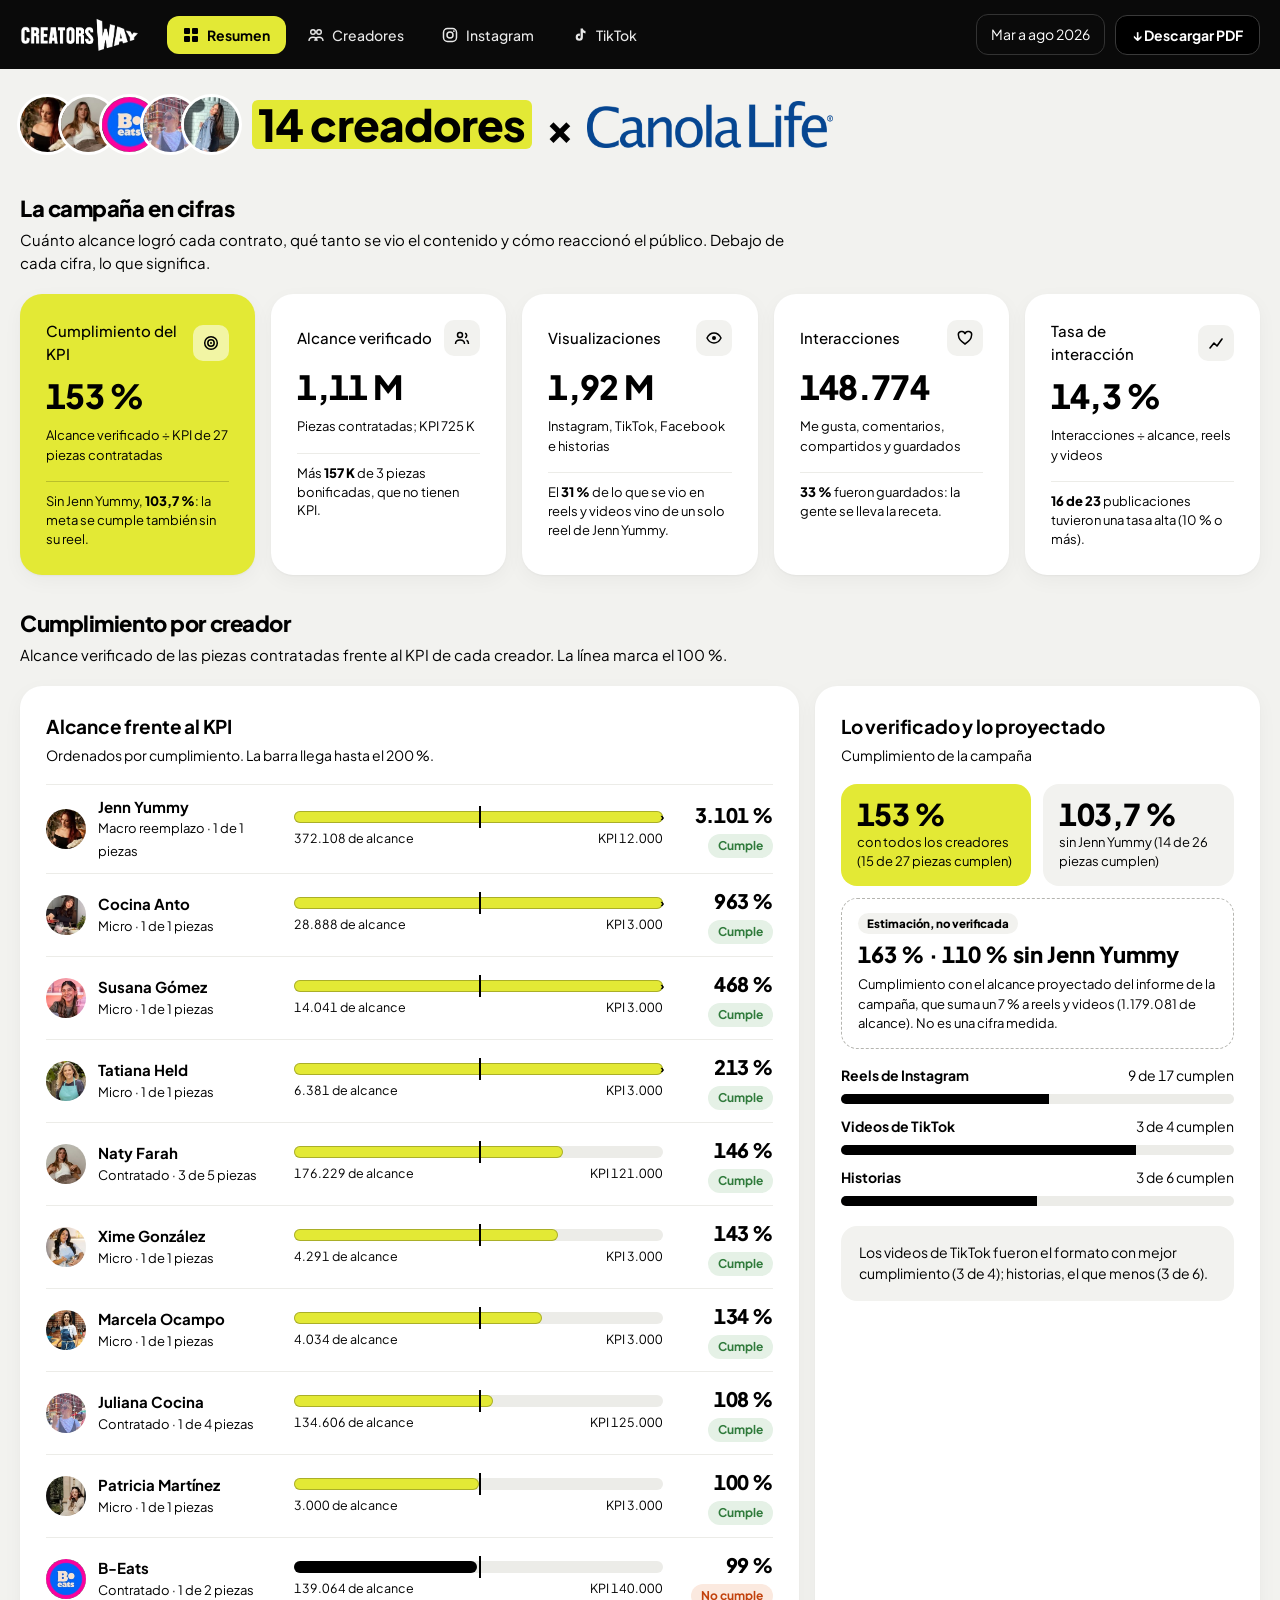
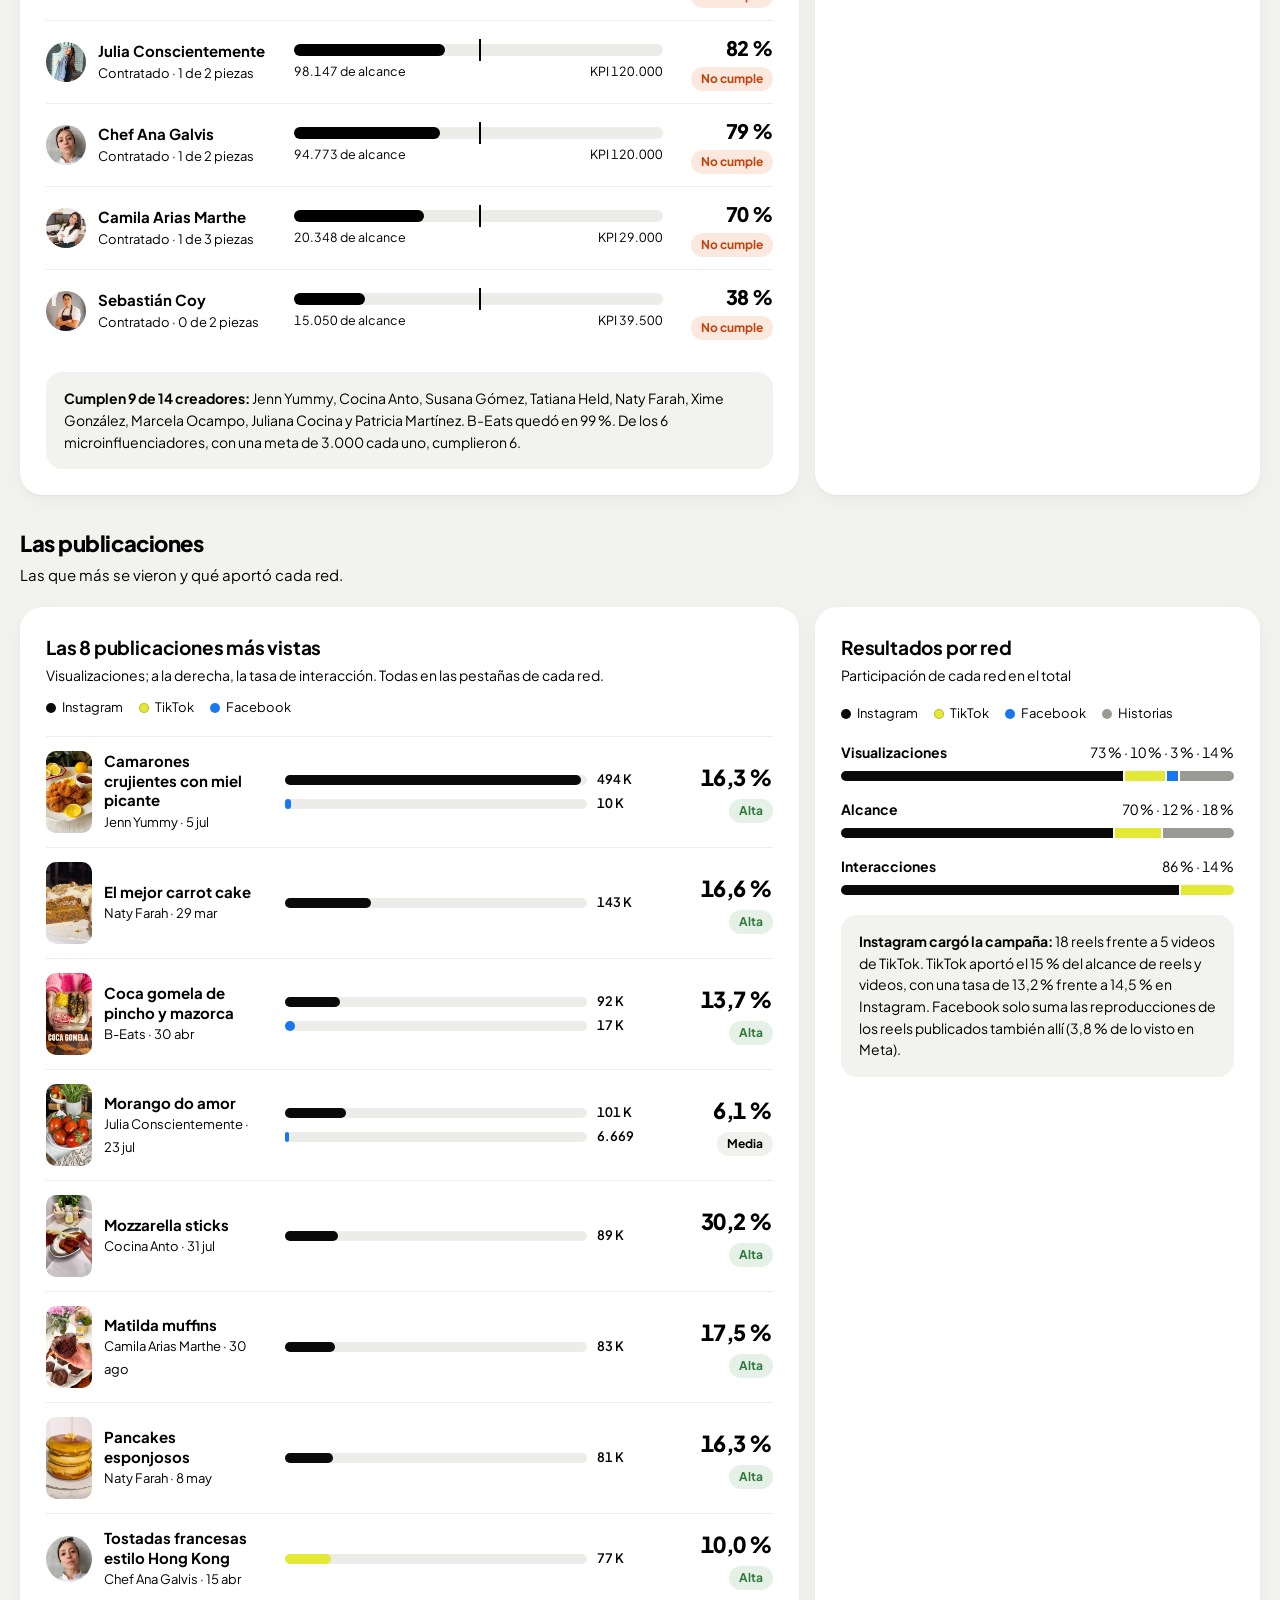
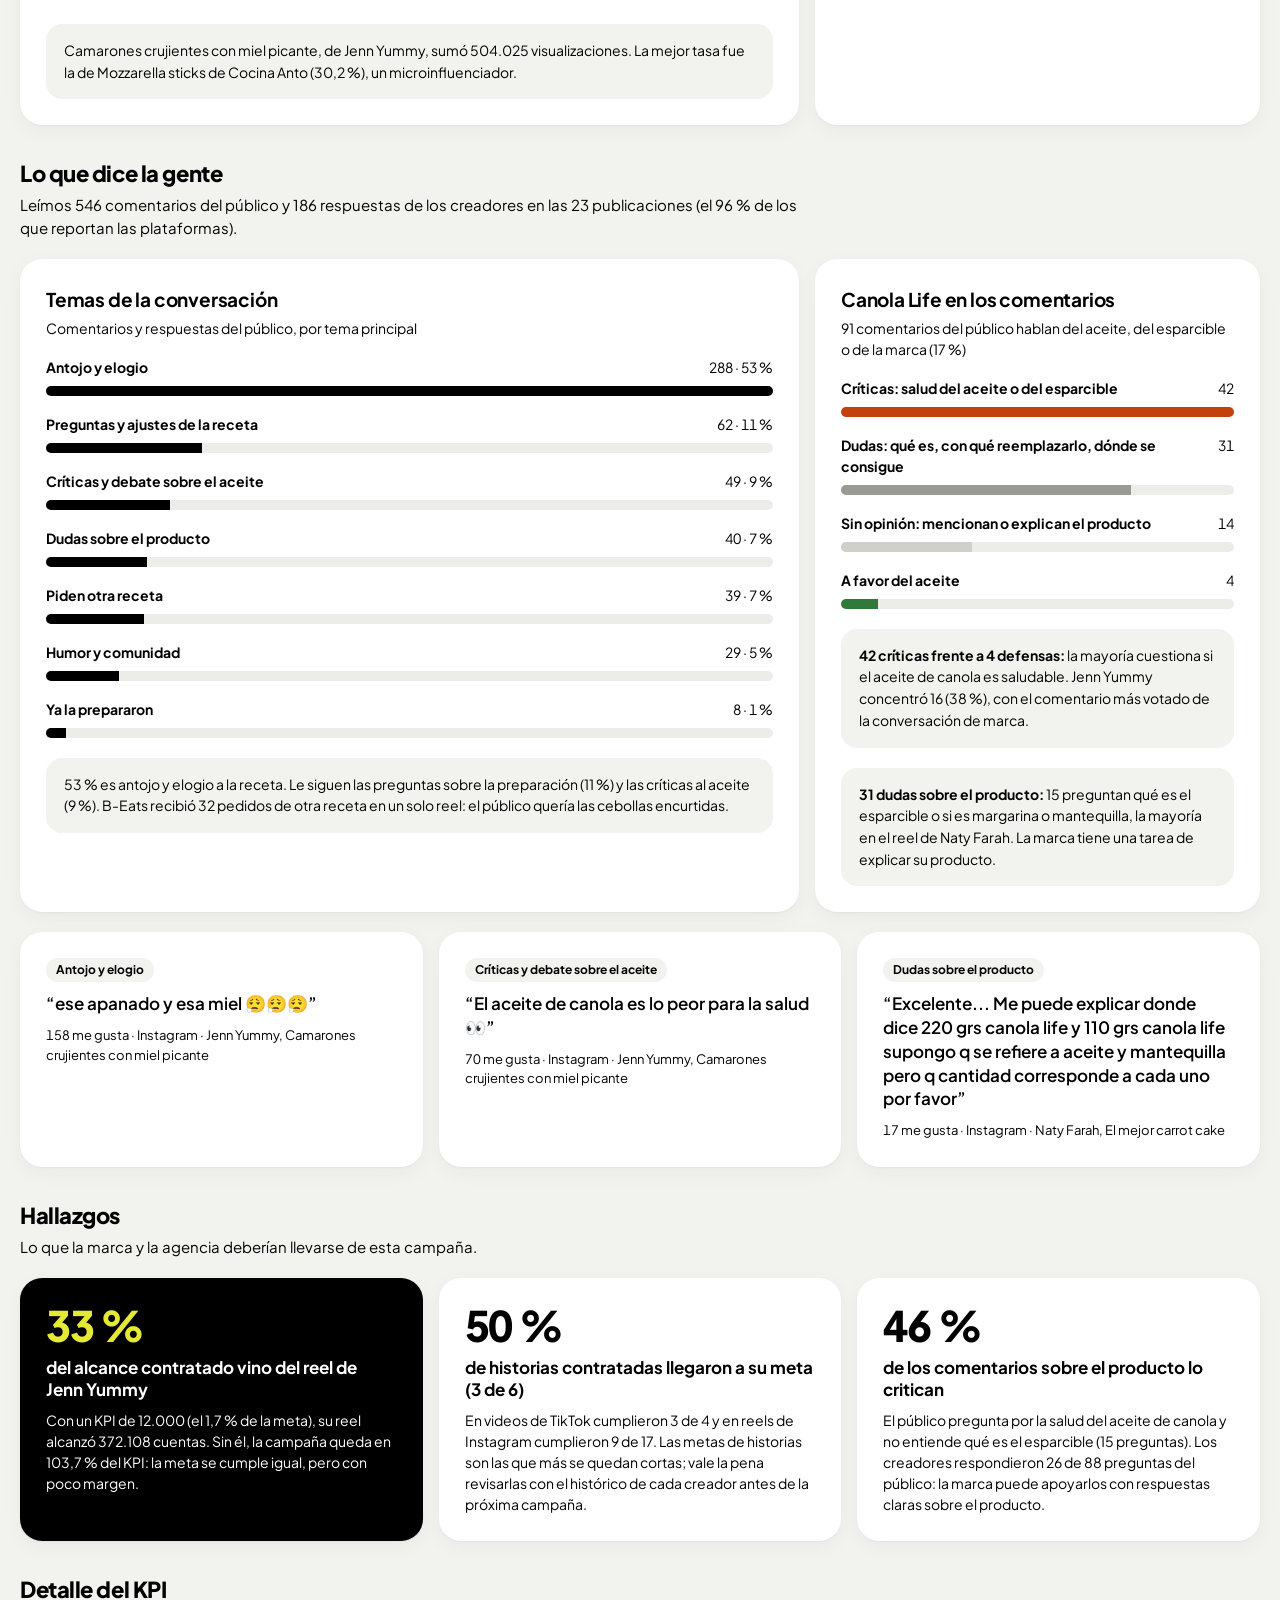
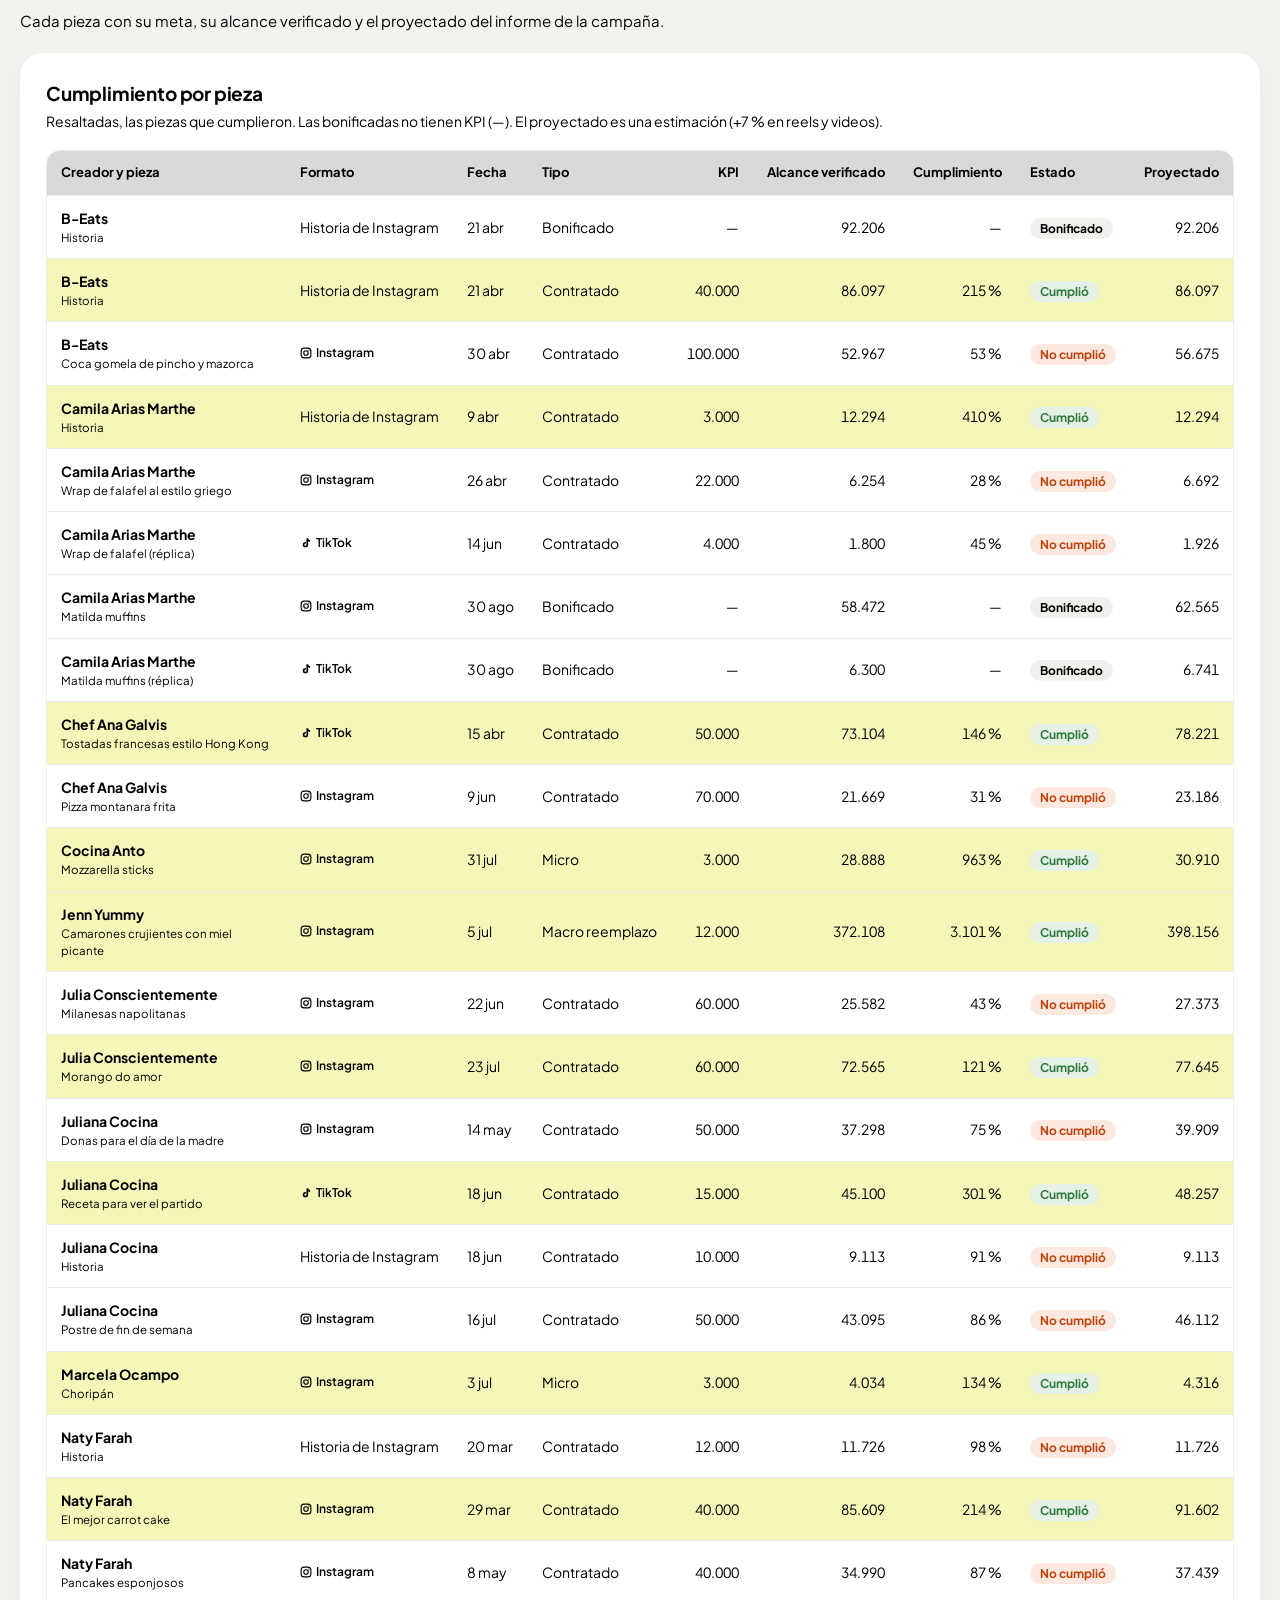
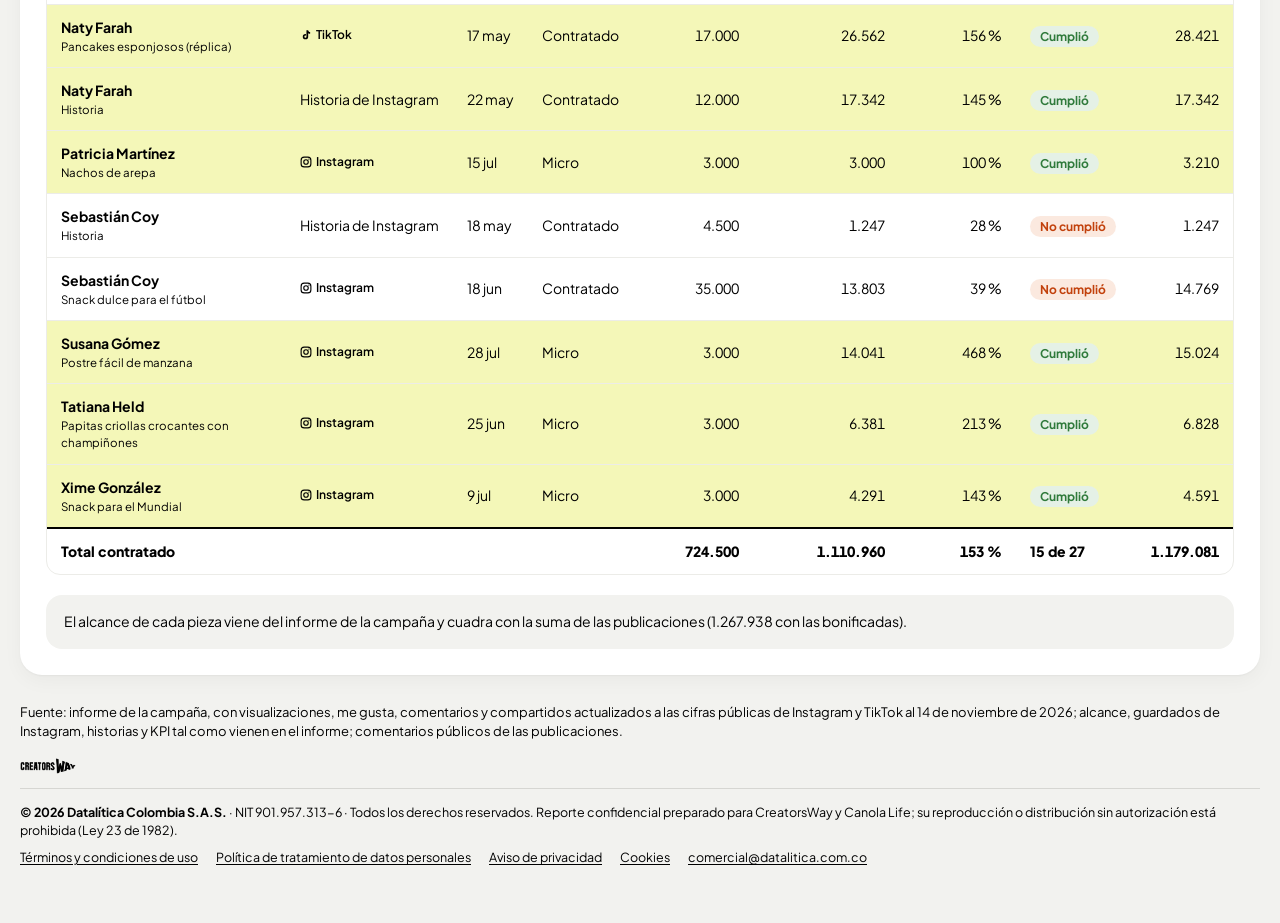
==== commit 621216ce: "Actualización de cifras 2026-11-14 (automática: 56 cambios, 0 retenidos por el control) Co-Authored-" ====
--- a/canola-2026/index.html
+++ b/canola-2026/index.html
@@ -309,7 +309,7 @@
 <main class="page"><div class="wrap" id="view"></div></main>
 
 <script>
-const D={"id":"canola-2026","tipo":"creadores","marca":{"nombre":"Canola Life","handle":"canola.life","logo":"assets/logo-canola-life.png","web":"https://canolalife.com"},"periodo":"Mar a ago 2026","periodo_largo":"20 de marzo al 30 de agosto de 2026","publicasCapturado":"2026-11-09","tabs":["resumen","creadores","instagram","tiktok"],"creadores":[{"id":"jenn-yummy","nombre":"Jenn Yummy","ig":"yummy__journey","tt":null,"tipo":"Macro reemplazo","avatar":"assets/canola-2026/avatar-yummy__journey.jpg","piezas":["DaayGBuPL3M"],"n_reels":1,"n_tt":0,"n_hist":0,"kpi":12000,"alcance":372108,"pct":31.009,"cumple":true,"piezas_kpi":1,"piezas_cumplen":1,"bonificado":0,"v":501985,"reach":372108,"i":60535,"er":0.1626812645791007,"comments":113,"tono":{"negativo":16,"duda":1,"positivo":2}},{"id":"cocina-anto","nombre":"Cocina Anto","ig":"cocinantop_","tt":null,"tipo":"Micro","avatar":"assets/canola-2026/avatar-cocinantop_.jpg","piezas":["Dbd4NI5RG71"],"n_reels":1,"n_tt":0,"n_hist":0,"kpi":3000,"alcance":28888,"pct":9.629333333333333,"cumple":true,"piezas_kpi":1,"piezas_cumplen":1,"bonificado":0,"v":88496,"reach":28888,"i":8719,"er":0.3018208252561617,"comments":9,"tono":{}},{"id":"susana-gomez","nombre":"Susana Gómez","ig":"susisouffle","tt":null,"tipo":"Micro","avatar":"assets/canola-2026/avatar-susisouffle.jpg","piezas":["DbWBOu2Rec2"],"n_reels":1,"n_tt":0,"n_hist":0,"kpi":3000,"alcance":14041,"pct":4.6803333333333335,"cumple":true,"piezas_kpi":1,"piezas_cumplen":1,"bonificado":0,"v":22456,"reach":14041,"i":1446,"er":0.10298411794031764,"comments":7,"tono":{"positivo":1,"neutro":1}},{"id":"tatiana-held","nombre":"Tatiana Held","ig":"cocinadecasa_tatianaheld","tt":null,"tipo":"Micro","avatar":"assets/canola-2026/avatar-cocinadecasa_tatianaheld.jpg","piezas":["DaBX90cPPrO"],"n_reels":1,"n_tt":0,"n_hist":0,"kpi":3000,"alcance":6381,"pct":2.127,"cumple":true,"piezas_kpi":1,"piezas_cumplen":1,"bonificado":0,"v":9331,"reach":6381,"i":456,"er":0.07146215326751293,"comments":6,"tono":{}},{"id":"naty-farah","nombre":"Naty Farah","ig":"natyfarah","tt":"natifarah","tipo":"Contratado","avatar":"assets/canola-2026/avatar-natyfarah.jpg","piezas":["DWeVfAqBprj","DYFd4oKhkUo","7640869859097873685"],"n_reels":2,"n_tt":1,"n_hist":2,"kpi":121000,"alcance":176229,"pct":1.4564380165289257,"cumple":true,"piezas_kpi":5,"piezas_cumplen":3,"bonificado":0,"v":298708,"reach":147161,"i":23811,"er":0.16180237970657987,"comments":157,"tono":{"duda":22,"neutro":11,"positivo":1,"negativo":6}},{"id":"xime-gonzalez","nombre":"Xime González","ig":"ximepastelera","tt":null,"tipo":"Micro","avatar":"assets/canola-2026/avatar-ximepastelera.jpg","piezas":["DalwK8AoJHN"],"n_reels":1,"n_tt":0,"n_hist":0,"kpi":3000,"alcance":4291,"pct":1.4303333333333332,"cumple":true,"piezas_kpi":1,"piezas_cumplen":1,"bonificado":0,"v":8743,"reach":4291,"i":340,"er":0.07923560941505477,"comments":6,"tono":{}},{"id":"marcela-ocampo","nombre":"Marcela Ocampo","ig":"marce_cocina_","tt":null,"tipo":"Micro","avatar":"assets/canola-2026/avatar-marce_cocina_.jpg","piezas":["DaVm-WiRaWY"],"n_reels":1,"n_tt":0,"n_hist":0,"kpi":3000,"alcance":4034,"pct":1.3446666666666667,"cumple":true,"piezas_kpi":1,"piezas_cumplen":1,"bonificado":0,"v":6599,"reach":4034,"i":338,"er":0.08378780366881507,"comments":5,"tono":{}},{"id":"juliana-cocina","nombre":"Juliana Cocina","ig":"juliana.cocina","tt":"juliana.cocina","tipo":"Contratado","avatar":"assets/canola-2026/avatar-juliana.cocina.jpg","piezas":["DYVcbwGhlck","7652731242810608914","Da3Ca-wBut-"],"n_reels":2,"n_tt":1,"n_hist":1,"kpi":125000,"alcance":134606,"pct":1.076848,"cumple":true,"piezas_kpi":4,"piezas_cumplen":1,"bonificado":0,"v":221183,"reach":125493,"i":15651,"er":0.12471611962420215,"comments":102,"tono":{"negativo":4,"neutro":1,"duda":3}},{"id":"patricia-martinez","nombre":"Patricia Martínez","ig":"patsmartinezl","tt":null,"tipo":"Micro","avatar":"assets/canola-2026/avatar-patsmartinezl.jpg","piezas":["Da0LXtuBqEI"],"n_reels":1,"n_tt":0,"n_hist":0,"kpi":3000,"alcance":3000,"pct":1.0,"cumple":true,"piezas_kpi":1,"piezas_cumplen":1,"bonificado":0,"v":5386,"reach":3000,"i":200,"er":0.06666666666666667,"comments":4,"tono":{}},{"id":"b-eats","nombre":"B-Eats","ig":"b.eats___","tt":null,"tipo":"Contratado","avatar":"assets/canola-2026/avatar-b.eats___.jpg","piezas":["DXxf56SjMvL"],"n_reels":1,"n_tt":0,"n_hist":2,"kpi":140000,"alcance":139064,"pct":0.9933142857142857,"cumple":false,"piezas_kpi":2,"piezas_cumplen":1,"bonificado":92206,"v":313638,"reach":52967,"i":7241,"er":0.13670776143636604,"comments":68,"tono":{"negativo":3}},{"id":"julia-conscientemente","nombre":"Julia Conscientemente","ig":"juliaconsciente_mente","tt":null,"tipo":"Contratado","avatar":"assets/canola-2026/avatar-juliaconsciente_mente.jpg","piezas":["DZ6Rfb4xI1Z","DbJqzxRPpuz"],"n_reels":2,"n_tt":0,"n_hist":0,"kpi":120000,"alcance":98147,"pct":0.8178916666666667,"cumple":false,"piezas_kpi":2,"piezas_cumplen":1,"bonificado":0,"v":157352,"reach":98147,"i":5954,"er":0.060664105881993335,"comments":79,"tono":{"negativo":4,"neutro":1}},{"id":"chef-ana-galvis","nombre":"Chef Ana Galvis","ig":"chefanagalvis","tt":"chefanagalvis","tipo":"Contratado","avatar":"assets/canola-2026/avatar-chefanagalvis.jpg","piezas":["7629112348766194951","DZYYddVv72H"],"n_reels":1,"n_tt":1,"n_hist":0,"kpi":120000,"alcance":94773,"pct":0.789775,"cumple":false,"piezas_kpi":2,"piezas_cumplen":1,"bonificado":0,"v":119540,"reach":94773,"i":8882,"er":0.09371867515009549,"comments":103,"tono":{"negativo":7,"duda":1}},{"id":"camila-arias","nombre":"Camila Arias Marthe","ig":"camilaariasmarthe","tt":"camiariasmarthe","tipo":"Contratado","avatar":"assets/canola-2026/avatar-camilaariasmarthe.jpg","piezas":["DXnPHF_DThk","7651381201760029972","Dcrp0CuAaxJ","7679981421196250375"],"n_reels":2,"n_tt":2,"n_hist":1,"kpi":29000,"alcance":20348,"pct":0.701655172413793,"cumple":false,"piezas_kpi":3,"piezas_cumplen":1,"bonificado":64772,"v":130267,"reach":72826,"i":13073,"er":0.17951006508664488,"comments":48,"tono":{"negativo":1,"duda":1}},{"id":"sebastian-coy","nombre":"Sebastián Coy","ig":"sebastian_coy","tt":null,"tipo":"Contratado","avatar":"assets/canola-2026/avatar-sebastian_coy.jpg","piezas":["DZvnF2wO_jj"],"n_reels":1,"n_tt":0,"n_hist":1,"kpi":39500,"alcance":15050,"pct":0.3810126582278481,"cumple":false,"piezas_kpi":2,"piezas_cumplen":0,"bonificado":0,"v":29640,"reach":13803,"i":2041,"er":0.1478664058537999,"comments":59,"tono":{"duda":3,"negativo":1}}],"pieces":[{"id":"DWeVfAqBprj","creador":"naty-farah","red":"ig","t":"El mejor carrot cake","fecha":"2026-03-29","f":"29 mar","url":"https://www.instagram.com/reel/DWeVfAqBprj/","img":"assets/canola-2026/reel-DWeVfAqBprj.jpg","collab":true,"dur_s":130,"v":143368,"fbv":0,"r":85609,"likes":6755,"comments":105,"shares":2231,"s":5156,"i":14247,"er":0.16641941851908093,"lvl":"alta","corte":"2026-11-09","kpi":{"tipo":"Contratado","kpi":40000,"alcance":85609,"proyectado":91602,"cumple":true,"pct":2.140225,"estado_excel":"Cumplió"}},{"id":"7629112348766194951","creador":"chef-ana-galvis","red":"tt","t":"Tostadas francesas estilo Hong Kong","fecha":"2026-04-15","f":"15 abr","url":"https://www.tiktok.com/@chefanagalvis/video/7629112348766194951","img":null,"collab":true,"dur_s":83,"v":77000,"fbv":0,"r":73104,"likes":3955,"comments":61,"shares":876,"s":2433,"i":7325,"er":0.10019971547384549,"lvl":"alta","corte":"2026-11-09","kpi":{"tipo":"Contratado","kpi":50000,"alcance":73104,"proyectado":78221,"cumple":true,"pct":1.46208,"estado_excel":"Cumplió"}},{"id":"DXnPHF_DThk","creador":"camila-arias","red":"ig","t":"Wrap de falafel al estilo griego","fecha":"2026-04-26","f":"26 abr","url":"https://www.instagram.com/reel/DXnPHF_DThk/","img":"assets/canola-2026/reel-DXnPHF_DThk.jpg","collab":false,"dur_s":55,"v":9620,"fbv":2765,"r":6254,"likes":366,"comments":9,"shares":115,"s":253,"i":743,"er":0.11880396546210426,"lvl":"alta","corte":"2026-11-09","kpi":{"tipo":"Contratado","kpi":22000,"alcance":6254,"proyectado":6692,"cumple":false,"pct":0.2842727272727273,"estado_excel":"No cumplió"}},{"id":"DXxf56SjMvL","creador":"b-eats","red":"ig","t":"Coca gomela de pincho y mazorca","fecha":"2026-04-30","f":"30 abr","url":"https://www.instagram.com/reel/DXxf56SjMvL/","img":"assets/canola-2026/reel-DXxf56SjMvL.jpg","collab":true,"dur_s":80,"v":92095,"fbv":16548,"r":52967,"likes":4876,"comments":68,"shares":627,"s":1670,"i":7241,"er":0.13670776143636604,"lvl":"alta","corte":"2026-11-09","kpi":{"tipo":"Contratado","kpi":100000,"alcance":52967,"proyectado":56675,"cumple":false,"pct":0.52967,"estado_excel":"No cumplió"}},{"id":"DYFd4oKhkUo","creador":"naty-farah","red":"ig","t":"Pancakes esponjosos","fecha":"2026-05-08","f":"8 may","url":"https://www.instagram.com/reel/DYFd4oKhkUo/","img":"assets/canola-2026/reel-DYFd4oKhkUo.jpg","collab":true,"dur_s":39,"v":80833,"fbv":0,"r":34990,"likes":3182,"comments":39,"shares":1067,"s":1421,"i":5709,"er":0.16316090311517575,"lvl":"alta","corte":"2026-11-09","kpi":{"tipo":"Contratado","kpi":40000,"alcance":34990,"proyectado":37439,"cumple":false,"pct":0.87475,"estado_excel":"No cumplió"}},{"id":"DYVcbwGhlck","creador":"juliana-cocina","red":"ig","t":"Donas para el día de la madre","fecha":"2026-05-14","f":"14 may","url":"https://www.instagram.com/reel/DYVcbwGhlck/","img":"assets/canola-2026/reel-DYVcbwGhlck.jpg","collab":true,"dur_s":40,"v":74086,"fbv":0,"r":37298,"likes":3050,"comments":51,"shares":296,"s":953,"i":4350,"er":0.11662823743900477,"lvl":"alta","corte":"2026-11-09","kpi":{"tipo":"Contratado","kpi":50000,"alcance":37298,"proyectado":39909,"cumple":false,"pct":0.74596,"estado_excel":"No cumplió"}},{"id":"7640869859097873685","creador":"naty-farah","red":"tt","t":"Pancakes esponjosos (réplica)","fecha":"2026-05-17","f":"17 may","url":"https://www.tiktok.com/@natifarah/video/7640869859097873685","img":null,"collab":true,"dur_s":38,"v":39300,"fbv":0,"r":26562,"likes":2519,"comments":13,"shares":346,"s":977,"i":3855,"er":0.14513214366388072,"lvl":"alta","corte":"2026-11-09","kpi":{"tipo":"Contratado","kpi":17000,"alcance":26562,"proyectado":28421,"cumple":true,"pct":1.562470588235294,"estado_excel":"Cumplió"}},{"id":"DZYYddVv72H","creador":"chef-ana-galvis","red":"ig","t":"Pizza montanara frita","fecha":"2026-06-09","f":"9 jun","url":"https://www.instagram.com/reel/DZYYddVv72H/","img":"assets/canola-2026/reel-DZYYddVv72H.jpg","collab":true,"dur_s":83,"v":35476,"fbv":7064,"r":21669,"likes":1054,"comments":42,"shares":136,"s":325,"i":1557,"er":0.07185380035996124,"lvl":"media","corte":"2026-11-09","kpi":{"tipo":"Contratado","kpi":70000,"alcance":21669,"proyectado":23186,"cumple":false,"pct":0.30955714285714286,"estado_excel":"No cumplió"}},{"id":"7651381201760029972","creador":"camila-arias","red":"tt","t":"Wrap de falafel (réplica)","fecha":"2026-06-14","f":"14 jun","url":"https://www.tiktok.com/@camiariasmarthe/video/7651381201760029972","img":null,"collab":true,"dur_s":55,"v":4895,"fbv":0,"r":1800,"likes":165,"comments":2,"shares":26,"s":110,"i":303,"er":0.16833333333333333,"lvl":"alta","corte":"2026-11-09","kpi":{"tipo":"Contratado","kpi":4000,"alcance":1800,"proyectado":1926,"cumple":false,"pct":0.45,"estado_excel":"No cumplió"}},{"id":"DZvnF2wO_jj","creador":"sebastian-coy","red":"ig","t":"Snack dulce para el fútbol","fecha":"2026-06-18","f":"18 jun","url":"https://www.instagram.com/reel/DZvnF2wO_jj/","img":"assets/canola-2026/reel-DZvnF2wO_jj.jpg","collab":true,"dur_s":86,"v":28073,"fbv":0,"r":13803,"likes":1062,"comments":59,"shares":174,"s":746,"i":2041,"er":0.1478664058537999,"lvl":"alta","corte":"2026-11-09","kpi":{"tipo":"Contratado","kpi":35000,"alcance":13803,"proyectado":14769,"cumple":false,"pct":0.3943714285714286,"estado_excel":"No cumplió"}},{"id":"7652731242810608914","creador":"juliana-cocina","red":"tt","t":"Receta para ver el partido","fecha":"2026-06-18","f":"18 jun","url":"https://www.tiktok.com/@juliana.cocina/video/7652731242810608914","img":null,"collab":true,"dur_s":61,"v":58600,"fbv":0,"r":45100,"likes":4767,"comments":17,"shares":420,"s":1594,"i":6798,"er":0.15073170731707317,"lvl":"alta","corte":"2026-11-09","kpi":{"tipo":"Contratado","kpi":15000,"alcance":45100,"proyectado":48257,"cumple":true,"pct":3.006666666666667,"estado_excel":"Cumplió"}},{"id":"DZ6Rfb4xI1Z","creador":"julia-conscientemente","red":"ig","t":"Milanesas napolitanas","fecha":"2026-06-22","f":"22 jun","url":"https://www.instagram.com/reel/DZ6Rfb4xI1Z/","img":"assets/canola-2026/reel-DZ6Rfb4xI1Z.jpg","collab":true,"dur_s":59,"v":38788,"fbv":11004,"r":25582,"likes":819,"comments":24,"shares":211,"s":504,"i":1558,"er":0.06090219685716519,"lvl":"media","corte":"2026-11-09","kpi":{"tipo":"Contratado","kpi":60000,"alcance":25582,"proyectado":27373,"cumple":false,"pct":0.42636666666666667,"estado_excel":"No cumplió"}},{"id":"DaBX90cPPrO","creador":"tatiana-held","red":"ig","t":"Papitas criollas crocantes con champiñones","fecha":"2026-06-25","f":"25 jun","url":"https://www.instagram.com/reel/DaBX90cPPrO/","img":"assets/canola-2026/reel-DaBX90cPPrO.jpg","collab":true,"dur_s":44,"v":8909,"fbv":422,"r":6381,"likes":313,"comments":6,"shares":15,"s":122,"i":456,"er":0.07146215326751293,"lvl":"media","corte":"2026-11-09","kpi":{"tipo":"Micro","kpi":3000,"alcance":6381,"proyectado":6828,"cumple":true,"pct":2.127,"estado_excel":"Cumplió"}},{"id":"DaVm-WiRaWY","creador":"marcela-ocampo","red":"ig","t":"Choripán","fecha":"2026-07-03","f":"3 jul","url":"https://www.instagram.com/reel/DaVm-WiRaWY/","img":"assets/canola-2026/reel-DaVm-WiRaWY.jpg","collab":false,"dur_s":62,"v":6015,"fbv":584,"r":4034,"likes":196,"comments":5,"shares":35,"s":102,"i":338,"er":0.08378780366881507,"lvl":"media","corte":"2026-11-09","kpi":{"tipo":"Micro","kpi":3000,"alcance":4034,"proyectado":4316,"cumple":true,"pct":1.3446666666666667,"estado_excel":"Cumplió"}},{"id":"DaayGBuPL3M","creador":"jenn-yummy","red":"ig","t":"Camarones crujientes con miel picante","fecha":"2026-07-05","f":"5 jul","url":"https://www.instagram.com/reel/DaayGBuPL3M/","img":"assets/canola-2026/reel-DaayGBuPL3M.jpg","collab":true,"dur_s":82,"v":491504,"fbv":10481,"r":372108,"likes":24252,"comments":113,"shares":13370,"s":22800,"i":60535,"er":0.1626812645791007,"lvl":"alta","corte":"2026-11-09","kpi":{"tipo":"Macro reemplazo","kpi":12000,"alcance":372108,"proyectado":398156,"cumple":true,"pct":31.009,"estado_excel":"Cumplió"}},{"id":"DalwK8AoJHN","creador":"xime-gonzalez","red":"ig","t":"Snack para el Mundial","fecha":"2026-07-09","f":"9 jul","url":"https://www.instagram.com/reel/DalwK8AoJHN/","img":"assets/canola-2026/reel-DalwK8AoJHN.jpg","collab":true,"dur_s":60,"v":8743,"fbv":0,"r":4291,"likes":241,"comments":6,"shares":24,"s":69,"i":340,"er":0.07923560941505477,"lvl":"media","corte":"2026-11-09","kpi":{"tipo":"Micro","kpi":3000,"alcance":4291,"proyectado":4591,"cumple":true,"pct":1.4303333333333332,"estado_excel":"Cumplió"}},{"id":"Da0LXtuBqEI","creador":"patricia-martinez","red":"ig","t":"Nachos de arepa","fecha":"2026-07-15","f":"15 jul","url":"https://www.instagram.com/reel/Da0LXtuBqEI/","img":"assets/canola-2026/reel-Da0LXtuBqEI.jpg","collab":true,"dur_s":27,"v":5386,"fbv":0,"r":3000,"likes":125,"comments":4,"shares":28,"s":43,"i":200,"er":0.06666666666666667,"lvl":"media","corte":"2026-11-09","kpi":{"tipo":"Micro","kpi":3000,"alcance":3000,"proyectado":3210,"cumple":true,"pct":1.0,"estado_excel":"Cumplió"}},{"id":"Da3Ca-wBut-","creador":"juliana-cocina","red":"ig","t":"Postre de fin de semana","fecha":"2026-07-16","f":"16 jul","url":"https://www.instagram.com/reel/Da3Ca-wBut-/","img":"assets/canola-2026/reel-Da3Ca-wBut-.jpg","collab":false,"dur_s":33,"v":76864,"fbv":0,"r":43095,"likes":2793,"comments":34,"shares":376,"s":1300,"i":4503,"er":0.10449008005569091,"lvl":"alta","corte":"2026-11-09","kpi":{"tipo":"Contratado","kpi":50000,"alcance":43095,"proyectado":46112,"cumple":false,"pct":0.8619,"estado_excel":"No cumplió"}},{"id":"DbJqzxRPpuz","creador":"julia-conscientemente","red":"ig","t":"Morango do amor","fecha":"2026-07-23","f":"23 jul","url":"https://www.instagram.com/reel/DbJqzxRPpuz/","img":"assets/canola-2026/reel-DbJqzxRPpuz.jpg","collab":true,"dur_s":52,"v":100891,"fbv":6669,"r":72565,"likes":2610,"comments":55,"shares":631,"s":1100,"i":4396,"er":0.06058016950320402,"lvl":"media","corte":"2026-11-09","kpi":{"tipo":"Contratado","kpi":60000,"alcance":72565,"proyectado":77645,"cumple":true,"pct":1.2094166666666666,"estado_excel":"Cumplió"}},{"id":"DbWBOu2Rec2","creador":"susana-gomez","red":"ig","t":"Postre fácil de manzana","fecha":"2026-07-28","f":"28 jul","url":"https://www.instagram.com/reel/DbWBOu2Rec2/","img":"assets/canola-2026/reel-DbWBOu2Rec2.jpg","collab":true,"dur_s":90,"v":22456,"fbv":0,"r":14041,"likes":730,"comments":7,"shares":139,"s":570,"i":1446,"er":0.10298411794031764,"lvl":"alta","corte":"2026-11-09","kpi":{"tipo":"Micro","kpi":3000,"alcance":14041,"proyectado":15024,"cumple":true,"pct":4.6803333333333335,"estado_excel":"Cumplió"}},{"id":"Dbd4NI5RG71","creador":"cocina-anto","red":"ig","t":"Mozzarella sticks","fecha":"2026-07-31","f":"31 jul","url":"https://www.instagram.com/reel/Dbd4NI5RG71/","img":"assets/canola-2026/reel-Dbd4NI5RG71.jpg","collab":true,"dur_s":61,"v":88496,"fbv":0,"r":28888,"likes":6536,"comments":9,"shares":1414,"s":760,"i":8719,"er":0.3018208252561617,"lvl":"alta","corte":"2026-11-09","kpi":{"tipo":"Micro","kpi":3000,"alcance":28888,"proyectado":30910,"cumple":true,"pct":9.629333333333333,"estado_excel":"Cumplió"}},{"id":"Dcrp0CuAaxJ","creador":"camila-arias","red":"ig","t":"Matilda muffins","fecha":"2026-08-30","f":"30 ago","url":"https://www.instagram.com/reel/Dcrp0CuAaxJ/","img":"assets/canola-2026/reel-Dcrp0CuAaxJ.jpg","collab":true,"dur_s":54,"v":83351,"fbv":0,"r":58472,"likes":3998,"comments":34,"shares":1483,"s":4700,"i":10215,"er":0.1746990012313586,"lvl":"alta","corte":"2026-11-09","kpi":{"tipo":"Bonificado","kpi":null,"alcance":58472,"proyectado":62565,"cumple":null,"pct":null,"estado_excel":"Bonificado"}},{"id":"7679981421196250375","creador":"camila-arias","red":"tt","t":"Matilda muffins (réplica)","fecha":"2026-08-30","f":"30 ago","url":"https://www.tiktok.com/@camiariasmarthe/video/7679981421196250375","img":null,"collab":true,"dur_s":54,"v":15400,"fbv":0,"r":6300,"likes":989,"comments":3,"shares":126,"s":694,"i":1812,"er":0.2876190476190476,"lvl":"alta","corte":"2026-11-09","kpi":{"tipo":"Bonificado","kpi":null,"alcance":6300,"proyectado":6741,"cumple":null,"pct":null,"estado_excel":"Bonificado"}}],"stories":[{"creador":"naty-farah","fecha":"2026-03-20","f":"20 mar","viewers":11726,"views":15021,"inter":198,"sticker":11,"link":0,"visits":55,"kpi":{"tipo":"Contratado","kpi":12000,"alcance":11726,"proyectado":11726,"cumple":false,"pct":0.9771666666666666,"estado_excel":"No cumplió"}},{"creador":"camila-arias","fecha":"2026-04-09","f":"9 abr","viewers":12294,"views":14236,"inter":616,"sticker":15,"link":0,"visits":196,"kpi":{"tipo":"Contratado","kpi":3000,"alcance":12294,"proyectado":12294,"cumple":true,"pct":4.098,"estado_excel":"Cumplió"}},{"creador":"b-eats","fecha":"2026-04-21","f":"21 abr","viewers":92206,"views":103581,"inter":326,"sticker":109,"link":2,"visits":123,"kpi":{"tipo":"Bonificado","kpi":null,"alcance":92206,"proyectado":92206,"cumple":null,"pct":null,"estado_excel":"Bonificado"}},{"creador":"b-eats","fecha":"2026-04-21","f":"21 abr","viewers":86097,"views":101414,"inter":1262,"sticker":36,"link":7,"visits":562,"kpi":{"tipo":"Contratado","kpi":40000,"alcance":86097,"proyectado":86097,"cumple":true,"pct":2.152425,"estado_excel":"Cumplió"}},{"creador":"sebastian-coy","fecha":"2026-05-18","f":"18 may","viewers":1247,"views":1567,"inter":84,"sticker":8,"link":null,"visits":14,"kpi":{"tipo":"Contratado","kpi":4500,"alcance":1247,"proyectado":1247,"cumple":false,"pct":0.2771111111111111,"estado_excel":"No cumplió"}},{"creador":"naty-farah","fecha":"2026-05-22","f":"22 may","viewers":17342,"views":20186,"inter":514,"sticker":39,"link":1,"visits":164,"kpi":{"tipo":"Contratado","kpi":12000,"alcance":17342,"proyectado":17342,"cumple":true,"pct":1.4451666666666667,"estado_excel":"Cumplió"}},{"creador":"juliana-cocina","fecha":"2026-06-18","f":"18 jun","viewers":9113,"views":11633,"inter":159,"sticker":5,"link":null,"visits":35,"kpi":{"tipo":"Contratado","kpi":10000,"alcance":9113,"proyectado":9113,"cumple":false,"pct":0.9113,"estado_excel":"No cumplió"}}],"nets":{"ig":{"n":18,"v":1394954,"r":885047,"i":128594,"er":0.14529623850484777,"likes":62958,"comments":670,"shares":22372,"s":42594,"fbv":55537},"tt":{"n":5,"v":195195,"r":152866,"i":20093,"er":0.13144191644970105,"likes":12395,"comments":96,"shares":1794,"s":5808,"fbv":0}},"storiesTotal":{"n":7,"viewers":230025,"views":267638,"inter":3159,"sticker":223,"link":10,"visits":1149},"totals":{"views_ig":1394954,"views_tt":195195,"views_fb":55537,"views_st":267638,"views_all":1913324,"reach":1037913,"reach_all":1267938,"inter":148687,"er":0.14325574494201346,"saves":48402,"shares":24166,"comments":766},"kpi":{"kpi":724500,"alcance":1110960,"pct":1.533416149068323,"proyectado":1179081,"pct_proyectado":1.62744099378882,"piezas":27,"cumplen":15,"sin_macro":{"kpi":712500,"alcance":738852,"pct":1.0369852631578946,"proyectado":780925,"pct_proyectado":1.0960350877192981,"piezas":26,"cumplen":14},"macro":["Jenn Yummy"],"bonificado_alcance":156978,"bonificado_piezas":3,"alcance_verificado":1267938},"insights":{"top_piece":"Camarones crujientes con miel picante","top_creador":"Jenn Yummy","top_share_views":0.3050308503566294,"top_views":501985,"macro_nombre":"Jenn Yummy","macro_pct":31.009,"macro_reach_share":0.33494275221430114,"creadores_cumplen":["Jenn Yummy","Cocina Anto","Susana Gómez","Tatiana Held","Naty Farah","Xime González","Marcela Ocampo","Juliana Cocina","Patricia Martínez"],"n_creadores_kpi":14,"casi":[{"nombre":"B-Eats","pct":0.9933142857142857}],"micro_cumplen":6,"n_micro":6,"tt_cumplen":3,"n_tt_kpi":4,"ig_cumplen":9,"n_ig_kpi":17,"st_cumplen":3,"n_st_kpi":6,"fb_share_meta":0.03828841406116963,"tt_reach_share":0.14728209397126735,"saves_share":0.3255294679427253,"inter_per_100":14.325574494201346,"nocollab":[{"t":"Wrap de falafel al estilo griego","creador":"Camila Arias Marthe","f":"26 abr"},{"t":"Choripán","creador":"Marcela Ocampo","f":"3 jul"},{"t":"Postre de fin de semana","creador":"Juliana Cocina","f":"16 jul"}],"er_top":{"t":"Mozzarella sticks","er":0.3018208252561617,"creador":"Cocina Anto"},"n_alta":16,"n_pieces":23,"st_top":{"creador":"b-eats","fecha":"2026-04-21","f":"21 abr","viewers":92206,"views":103581,"inter":326,"sticker":109,"link":2,"visits":123,"kpi":{"tipo":"Bonificado","kpi":null,"alcance":92206,"proyectado":92206,"cumple":null,"pct":null,"estado_excel":"Bonificado"},"nombre":"B-Eats"}},"conv":{"n":546,"total":761,"creadores_resp":186,"coverage":0.961892247043364,"preguntas":88,"respondidas":26,"temas":[{"k":"antojo","label":"Antojo y elogio","n":288,"share":0.5274725274725275},{"k":"receta","label":"Preguntas y ajustes de la receta","n":62,"share":0.11355311355311355},{"k":"critica","label":"Críticas y debate sobre el aceite","n":49,"share":0.08974358974358974},{"k":"producto","label":"Dudas sobre el producto","n":40,"share":0.07326007326007326},{"k":"pedido","label":"Piden otra receta","n":39,"share":0.07142857142857142},{"k":"humor","label":"Humor y comunidad","n":29,"share":0.05311355311355311},{"k":"preparo","label":"Ya la prepararon","n":8,"share":0.014652014652014652}],"tono":{"positivo":4,"negativo":42,"duda":31,"neutro":14},"marca_n":91,"marca_share":0.16666666666666666,"duda_esparcible":15,"duda_fuera":3,"neg_publicidad":6,"crit_top":{"t":"Camarones crujientes con miel picante","creador":"Jenn Yummy","n":16,"share":0.38095238095238093},"duda_top":{"t":"El mejor carrot cake","creador":"Naty Farah","n":17},"pedido_top":{"t":"Coca gomela de pincho y mazorca","creador":"B-Eats","n":32},"top_crit_quote":{"texto":"El aceite de canola es lo peor para la salud 👀","me_gusta":70,"red":"ig","pieza":"Camarones crujientes con miel picante","creador":"jenn-yummy"},"redes":{"ig":{"n":476,"total":669,"temas":[{"k":"antojo","label":"Antojo y elogio","n":258,"share":0.542016806722689},{"k":"receta","label":"Preguntas y ajustes de la receta","n":55,"share":0.11554621848739496},{"k":"producto","label":"Dudas sobre el producto","n":40,"share":0.08403361344537816},{"k":"pedido","label":"Piden otra receta","n":38,"share":0.07983193277310924},{"k":"critica","label":"Críticas y debate sobre el aceite","n":38,"share":0.07983193277310924},{"k":"humor","label":"Humor y comunidad","n":16,"share":0.03361344537815126},{"k":"preparo","label":"Ya la prepararon","n":7,"share":0.014705882352941176}],"tono":{"positivo":4,"negativo":32,"duda":31,"neutro":13}},"tt":{"n":70,"total":92,"temas":[{"k":"antojo","label":"Antojo y elogio","n":30,"share":0.42857142857142855},{"k":"humor","label":"Humor y comunidad","n":13,"share":0.18571428571428572},{"k":"critica","label":"Críticas y debate sobre el aceite","n":11,"share":0.15714285714285714},{"k":"receta","label":"Preguntas y ajustes de la receta","n":7,"share":0.1},{"k":"preparo","label":"Ya la prepararon","n":1,"share":0.014285714285714285},{"k":"pedido","label":"Piden otra receta","n":1,"share":0.014285714285714285}],"tono":{"positivo":0,"negativo":10,"duda":0,"neutro":1}}},"destacados":[{"texto":"ese apanado y esa miel 😮‍💨😮‍💨😮‍💨","me_gusta":158,"red":"ig","pieza":"Camarones crujientes con miel picante","creador":"Jenn Yummy","tema":"Antojo y elogio"},{"texto":"El aceite de canola es lo peor para la salud 👀","me_gusta":70,"red":"ig","pieza":"Camarones crujientes con miel picante","creador":"Jenn Yummy","tema":"Críticas y debate sobre el aceite"},{"texto":"Excelente... Me puede explicar donde dice 220 grs canola life y 110 grs canola life supongo q se refiere a aceite y mantequilla pero q cantidad corresponde a cada uno por favor","me_gusta":17,"red":"ig","pieza":"El mejor carrot cake","creador":"Naty Farah","tema":"Dudas sobre el producto"},{"texto":"Por favor la receta de las cebollas encurtidas","me_gusta":9,"red":"ig","pieza":"Coca gomela de pincho y mazorca","creador":"B-Eats","tema":"Piden otra receta"},{"texto":"Parecen fresas dentro de un tomate 🍅, de lo perfectas que se ven 😂","me_gusta":70,"red":"ig","pieza":"Morango do amor","creador":"Julia Conscientemente","tema":"Humor y comunidad"}]},"pdfBase":"pdf"};
+const D={"id":"canola-2026","tipo":"creadores","marca":{"nombre":"Canola Life","handle":"canola.life","logo":"assets/logo-canola-life.png","web":"https://canolalife.com"},"periodo":"Mar a ago 2026","periodo_largo":"20 de marzo al 30 de agosto de 2026","publicasCapturado":"2026-11-14","tabs":["resumen","creadores","instagram","tiktok"],"creadores":[{"id":"jenn-yummy","nombre":"Jenn Yummy","ig":"yummy__journey","tt":null,"tipo":"Macro reemplazo","avatar":"assets/canola-2026/avatar-yummy__journey.jpg","piezas":["DaayGBuPL3M"],"n_reels":1,"n_tt":0,"n_hist":0,"kpi":12000,"alcance":372108,"pct":31.009,"cumple":true,"piezas_kpi":1,"piezas_cumplen":1,"bonificado":0,"v":504025,"reach":372108,"i":60561,"er":0.16275113676674513,"comments":113,"tono":{"negativo":16,"duda":1,"positivo":2}},{"id":"cocina-anto","nombre":"Cocina Anto","ig":"cocinantop_","tt":null,"tipo":"Micro","avatar":"assets/canola-2026/avatar-cocinantop_.jpg","piezas":["Dbd4NI5RG71"],"n_reels":1,"n_tt":0,"n_hist":0,"kpi":3000,"alcance":28888,"pct":9.629333333333333,"cumple":true,"piezas_kpi":1,"piezas_cumplen":1,"bonificado":0,"v":88550,"reach":28888,"i":8722,"er":0.3019246746053725,"comments":9,"tono":{}},{"id":"susana-gomez","nombre":"Susana Gómez","ig":"susisouffle","tt":null,"tipo":"Micro","avatar":"assets/canola-2026/avatar-susisouffle.jpg","piezas":["DbWBOu2Rec2"],"n_reels":1,"n_tt":0,"n_hist":0,"kpi":3000,"alcance":14041,"pct":4.6803333333333335,"cumple":true,"piezas_kpi":1,"piezas_cumplen":1,"bonificado":0,"v":22495,"reach":14041,"i":1446,"er":0.10298411794031764,"comments":7,"tono":{"positivo":1,"neutro":1}},{"id":"tatiana-held","nombre":"Tatiana Held","ig":"cocinadecasa_tatianaheld","tt":null,"tipo":"Micro","avatar":"assets/canola-2026/avatar-cocinadecasa_tatianaheld.jpg","piezas":["DaBX90cPPrO"],"n_reels":1,"n_tt":0,"n_hist":0,"kpi":3000,"alcance":6381,"pct":2.127,"cumple":true,"piezas_kpi":1,"piezas_cumplen":1,"bonificado":0,"v":9341,"reach":6381,"i":456,"er":0.07146215326751293,"comments":6,"tono":{}},{"id":"naty-farah","nombre":"Naty Farah","ig":"natyfarah","tt":"natifarah","tipo":"Contratado","avatar":"assets/canola-2026/avatar-natyfarah.jpg","piezas":["DWeVfAqBprj","DYFd4oKhkUo","7640869859097873685"],"n_reels":2,"n_tt":1,"n_hist":2,"kpi":121000,"alcance":176229,"pct":1.4564380165289257,"cumple":true,"piezas_kpi":5,"piezas_cumplen":3,"bonificado":0,"v":298981,"reach":147161,"i":23817,"er":0.16184315137842228,"comments":157,"tono":{"duda":22,"neutro":11,"positivo":1,"negativo":6}},{"id":"xime-gonzalez","nombre":"Xime González","ig":"ximepastelera","tt":null,"tipo":"Micro","avatar":"assets/canola-2026/avatar-ximepastelera.jpg","piezas":["DalwK8AoJHN"],"n_reels":1,"n_tt":0,"n_hist":0,"kpi":3000,"alcance":4291,"pct":1.4303333333333332,"cumple":true,"piezas_kpi":1,"piezas_cumplen":1,"bonificado":0,"v":8780,"reach":4291,"i":340,"er":0.07923560941505477,"comments":6,"tono":{}},{"id":"marcela-ocampo","nombre":"Marcela Ocampo","ig":"marce_cocina_","tt":null,"tipo":"Micro","avatar":"assets/canola-2026/avatar-marce_cocina_.jpg","piezas":["DaVm-WiRaWY"],"n_reels":1,"n_tt":0,"n_hist":0,"kpi":3000,"alcance":4034,"pct":1.3446666666666667,"cumple":true,"piezas_kpi":1,"piezas_cumplen":1,"bonificado":0,"v":6610,"reach":4034,"i":338,"er":0.08378780366881507,"comments":5,"tono":{}},{"id":"juliana-cocina","nombre":"Juliana Cocina","ig":"juliana.cocina","tt":"juliana.cocina","tipo":"Contratado","avatar":"assets/canola-2026/avatar-juliana.cocina.jpg","piezas":["DYVcbwGhlck","7652731242810608914","Da3Ca-wBut-"],"n_reels":2,"n_tt":1,"n_hist":1,"kpi":125000,"alcance":134606,"pct":1.076848,"cumple":true,"piezas_kpi":4,"piezas_cumplen":1,"bonificado":0,"v":221249,"reach":125493,"i":15652,"er":0.12472408819615437,"comments":102,"tono":{"negativo":4,"neutro":1,"duda":3}},{"id":"patricia-martinez","nombre":"Patricia Martínez","ig":"patsmartinezl","tt":null,"tipo":"Micro","avatar":"assets/canola-2026/avatar-patsmartinezl.jpg","piezas":["Da0LXtuBqEI"],"n_reels":1,"n_tt":0,"n_hist":0,"kpi":3000,"alcance":3000,"pct":1.0,"cumple":true,"piezas_kpi":1,"piezas_cumplen":1,"bonificado":0,"v":5398,"reach":3000,"i":200,"er":0.06666666666666667,"comments":4,"tono":{}},{"id":"b-eats","nombre":"B-Eats","ig":"b.eats___","tt":null,"tipo":"Contratado","avatar":"assets/canola-2026/avatar-b.eats___.jpg","piezas":["DXxf56SjMvL"],"n_reels":1,"n_tt":0,"n_hist":2,"kpi":140000,"alcance":139064,"pct":0.9933142857142857,"cumple":false,"piezas_kpi":2,"piezas_cumplen":1,"bonificado":92206,"v":313669,"reach":52967,"i":7241,"er":0.13670776143636604,"comments":68,"tono":{"negativo":3}},{"id":"julia-conscientemente","nombre":"Julia Conscientemente","ig":"juliaconsciente_mente","tt":null,"tipo":"Contratado","avatar":"assets/canola-2026/avatar-juliaconsciente_mente.jpg","piezas":["DZ6Rfb4xI1Z","DbJqzxRPpuz"],"n_reels":2,"n_tt":0,"n_hist":0,"kpi":120000,"alcance":98147,"pct":0.8178916666666667,"cumple":false,"piezas_kpi":2,"piezas_cumplen":1,"bonificado":0,"v":157623,"reach":98147,"i":5954,"er":0.060664105881993335,"comments":79,"tono":{"negativo":4,"neutro":1}},{"id":"chef-ana-galvis","nombre":"Chef Ana Galvis","ig":"chefanagalvis","tt":"chefanagalvis","tipo":"Contratado","avatar":"assets/canola-2026/avatar-chefanagalvis.jpg","piezas":["7629112348766194951","DZYYddVv72H"],"n_reels":1,"n_tt":1,"n_hist":0,"kpi":120000,"alcance":94773,"pct":0.789775,"cumple":false,"piezas_kpi":2,"piezas_cumplen":1,"bonificado":0,"v":119828,"reach":94773,"i":8887,"er":0.09377143279203992,"comments":103,"tono":{"negativo":7,"duda":1}},{"id":"camila-arias","nombre":"Camila Arias Marthe","ig":"camilaariasmarthe","tt":"camiariasmarthe","tipo":"Contratado","avatar":"assets/canola-2026/avatar-camilaariasmarthe.jpg","piezas":["DXnPHF_DThk","7651381201760029972","Dcrp0CuAaxJ","7679981421196250375"],"n_reels":2,"n_tt":2,"n_hist":1,"kpi":29000,"alcance":20348,"pct":0.701655172413793,"cumple":false,"piezas_kpi":3,"piezas_cumplen":1,"bonificado":64772,"v":130859,"reach":72826,"i":13116,"er":0.180100513552852,"comments":48,"tono":{"negativo":1,"duda":1}},{"id":"sebastian-coy","nombre":"Sebastián Coy","ig":"sebastian_coy","tt":null,"tipo":"Contratado","avatar":"assets/canola-2026/avatar-sebastian_coy.jpg","piezas":["DZvnF2wO_jj"],"n_reels":1,"n_tt":0,"n_hist":1,"kpi":39500,"alcance":15050,"pct":0.3810126582278481,"cumple":false,"piezas_kpi":2,"piezas_cumplen":0,"bonificado":0,"v":29743,"reach":13803,"i":2044,"er":0.14808374990943998,"comments":59,"tono":{"duda":3,"negativo":1}}],"pieces":[{"id":"DWeVfAqBprj","creador":"naty-farah","red":"ig","t":"El mejor carrot cake","fecha":"2026-03-29","f":"29 mar","url":"https://www.instagram.com/reel/DWeVfAqBprj/","img":"assets/canola-2026/reel-DWeVfAqBprj.jpg","collab":true,"dur_s":130,"v":143463,"fbv":0,"r":85609,"likes":6759,"comments":105,"shares":2231,"s":5156,"i":14251,"er":0.16646614257846723,"lvl":"alta","corte":"2026-11-14","kpi":{"tipo":"Contratado","kpi":40000,"alcance":85609,"proyectado":91602,"cumple":true,"pct":2.140225,"estado_excel":"Cumplió"}},{"id":"7629112348766194951","creador":"chef-ana-galvis","red":"tt","t":"Tostadas francesas estilo Hong Kong","fecha":"2026-04-15","f":"15 abr","url":"https://www.tiktok.com/@chefanagalvis/video/7629112348766194951","img":null,"collab":true,"dur_s":83,"v":77200,"fbv":0,"r":73104,"likes":3958,"comments":61,"shares":876,"s":2435,"i":7330,"er":0.10026811118406653,"lvl":"alta","corte":"2026-11-14","kpi":{"tipo":"Contratado","kpi":50000,"alcance":73104,"proyectado":78221,"cumple":true,"pct":1.46208,"estado_excel":"Cumplió"}},{"id":"DXnPHF_DThk","creador":"camila-arias","red":"ig","t":"Wrap de falafel al estilo griego","fecha":"2026-04-26","f":"26 abr","url":"https://www.instagram.com/reel/DXnPHF_DThk/","img":"assets/canola-2026/reel-DXnPHF_DThk.jpg","collab":false,"dur_s":55,"v":9622,"fbv":2765,"r":6254,"likes":366,"comments":9,"shares":115,"s":253,"i":743,"er":0.11880396546210426,"lvl":"alta","corte":"2026-11-14","kpi":{"tipo":"Contratado","kpi":22000,"alcance":6254,"proyectado":6692,"cumple":false,"pct":0.2842727272727273,"estado_excel":"No cumplió"}},{"id":"DXxf56SjMvL","creador":"b-eats","red":"ig","t":"Coca gomela de pincho y mazorca","fecha":"2026-04-30","f":"30 abr","url":"https://www.instagram.com/reel/DXxf56SjMvL/","img":"assets/canola-2026/reel-DXxf56SjMvL.jpg","collab":true,"dur_s":80,"v":92126,"fbv":16548,"r":52967,"likes":4876,"comments":68,"shares":627,"s":1670,"i":7241,"er":0.13670776143636604,"lvl":"alta","corte":"2026-11-14","kpi":{"tipo":"Contratado","kpi":100000,"alcance":52967,"proyectado":56675,"cumple":false,"pct":0.52967,"estado_excel":"No cumplió"}},{"id":"DYFd4oKhkUo","creador":"naty-farah","red":"ig","t":"Pancakes esponjosos","fecha":"2026-05-08","f":"8 may","url":"https://www.instagram.com/reel/DYFd4oKhkUo/","img":"assets/canola-2026/reel-DYFd4oKhkUo.jpg","collab":true,"dur_s":39,"v":80911,"fbv":0,"r":34990,"likes":3183,"comments":39,"shares":1067,"s":1421,"i":5710,"er":0.16318948270934552,"lvl":"alta","corte":"2026-11-14","kpi":{"tipo":"Contratado","kpi":40000,"alcance":34990,"proyectado":37439,"cumple":false,"pct":0.87475,"estado_excel":"No cumplió"}},{"id":"DYVcbwGhlck","creador":"juliana-cocina","red":"ig","t":"Donas para el día de la madre","fecha":"2026-05-14","f":"14 may","url":"https://www.instagram.com/reel/DYVcbwGhlck/","img":"assets/canola-2026/reel-DYVcbwGhlck.jpg","collab":true,"dur_s":40,"v":74107,"fbv":0,"r":37298,"likes":3050,"comments":51,"shares":296,"s":953,"i":4350,"er":0.11662823743900477,"lvl":"alta","corte":"2026-11-14","kpi":{"tipo":"Contratado","kpi":50000,"alcance":37298,"proyectado":39909,"cumple":false,"pct":0.74596,"estado_excel":"No cumplió"}},{"id":"7640869859097873685","creador":"naty-farah","red":"tt","t":"Pancakes esponjosos (réplica)","fecha":"2026-05-17","f":"17 may","url":"https://www.tiktok.com/@natifarah/video/7640869859097873685","img":null,"collab":true,"dur_s":38,"v":39400,"fbv":0,"r":26562,"likes":2519,"comments":13,"shares":346,"s":978,"i":3856,"er":0.14516979143136813,"lvl":"alta","corte":"2026-11-14","kpi":{"tipo":"Contratado","kpi":17000,"alcance":26562,"proyectado":28421,"cumple":true,"pct":1.562470588235294,"estado_excel":"Cumplió"}},{"id":"DZYYddVv72H","creador":"chef-ana-galvis","red":"ig","t":"Pizza montanara frita","fecha":"2026-06-09","f":"9 jun","url":"https://www.instagram.com/reel/DZYYddVv72H/","img":"assets/canola-2026/reel-DZYYddVv72H.jpg","collab":true,"dur_s":83,"v":35564,"fbv":7064,"r":21669,"likes":1054,"comments":42,"shares":136,"s":325,"i":1557,"er":0.07185380035996124,"lvl":"media","corte":"2026-11-14","kpi":{"tipo":"Contratado","kpi":70000,"alcance":21669,"proyectado":23186,"cumple":false,"pct":0.30955714285714286,"estado_excel":"No cumplió"}},{"id":"7651381201760029972","creador":"camila-arias","red":"tt","t":"Wrap de falafel (réplica)","fecha":"2026-06-14","f":"14 jun","url":"https://www.tiktok.com/@camiariasmarthe/video/7651381201760029972","img":null,"collab":true,"dur_s":55,"v":4979,"fbv":0,"r":1800,"likes":167,"comments":2,"shares":26,"s":112,"i":307,"er":0.17055555555555554,"lvl":"alta","corte":"2026-11-14","kpi":{"tipo":"Contratado","kpi":4000,"alcance":1800,"proyectado":1926,"cumple":false,"pct":0.45,"estado_excel":"No cumplió"}},{"id":"DZvnF2wO_jj","creador":"sebastian-coy","red":"ig","t":"Snack dulce para el fútbol","fecha":"2026-06-18","f":"18 jun","url":"https://www.instagram.com/reel/DZvnF2wO_jj/","img":"assets/canola-2026/reel-DZvnF2wO_jj.jpg","collab":true,"dur_s":86,"v":28176,"fbv":0,"r":13803,"likes":1065,"comments":59,"shares":174,"s":746,"i":2044,"er":0.14808374990943998,"lvl":"alta","corte":"2026-11-14","kpi":{"tipo":"Contratado","kpi":35000,"alcance":13803,"proyectado":14769,"cumple":false,"pct":0.3943714285714286,"estado_excel":"No cumplió"}},{"id":"7652731242810608914","creador":"juliana-cocina","red":"tt","t":"Receta para ver el partido","fecha":"2026-06-18","f":"18 jun","url":"https://www.tiktok.com/@juliana.cocina/video/7652731242810608914","img":null,"collab":true,"dur_s":61,"v":58600,"fbv":0,"r":45100,"likes":4767,"comments":17,"shares":420,"s":1594,"i":6798,"er":0.15073170731707317,"lvl":"alta","corte":"2026-11-14","kpi":{"tipo":"Contratado","kpi":15000,"alcance":45100,"proyectado":48257,"cumple":true,"pct":3.006666666666667,"estado_excel":"Cumplió"}},{"id":"DZ6Rfb4xI1Z","creador":"julia-conscientemente","red":"ig","t":"Milanesas napolitanas","fecha":"2026-06-22","f":"22 jun","url":"https://www.instagram.com/reel/DZ6Rfb4xI1Z/","img":"assets/canola-2026/reel-DZ6Rfb4xI1Z.jpg","collab":true,"dur_s":59,"v":38880,"fbv":11004,"r":25582,"likes":819,"comments":24,"shares":211,"s":504,"i":1558,"er":0.06090219685716519,"lvl":"media","corte":"2026-11-14","kpi":{"tipo":"Contratado","kpi":60000,"alcance":25582,"proyectado":27373,"cumple":false,"pct":0.42636666666666667,"estado_excel":"No cumplió"}},{"id":"DaBX90cPPrO","creador":"tatiana-held","red":"ig","t":"Papitas criollas crocantes con champiñones","fecha":"2026-06-25","f":"25 jun","url":"https://www.instagram.com/reel/DaBX90cPPrO/","img":"assets/canola-2026/reel-DaBX90cPPrO.jpg","collab":true,"dur_s":44,"v":8919,"fbv":422,"r":6381,"likes":313,"comments":6,"shares":15,"s":122,"i":456,"er":0.07146215326751293,"lvl":"media","corte":"2026-11-14","kpi":{"tipo":"Micro","kpi":3000,"alcance":6381,"proyectado":6828,"cumple":true,"pct":2.127,"estado_excel":"Cumplió"}},{"id":"DaVm-WiRaWY","creador":"marcela-ocampo","red":"ig","t":"Choripán","fecha":"2026-07-03","f":"3 jul","url":"https://www.instagram.com/reel/DaVm-WiRaWY/","img":"assets/canola-2026/reel-DaVm-WiRaWY.jpg","collab":false,"dur_s":62,"v":6026,"fbv":584,"r":4034,"likes":196,"comments":5,"shares":35,"s":102,"i":338,"er":0.08378780366881507,"lvl":"media","corte":"2026-11-14","kpi":{"tipo":"Micro","kpi":3000,"alcance":4034,"proyectado":4316,"cumple":true,"pct":1.3446666666666667,"estado_excel":"Cumplió"}},{"id":"DaayGBuPL3M","creador":"jenn-yummy","red":"ig","t":"Camarones crujientes con miel picante","fecha":"2026-07-05","f":"5 jul","url":"https://www.instagram.com/reel/DaayGBuPL3M/","img":"assets/canola-2026/reel-DaayGBuPL3M.jpg","collab":true,"dur_s":82,"v":493544,"fbv":10481,"r":372108,"likes":24278,"comments":113,"shares":13370,"s":22800,"i":60561,"er":0.16275113676674513,"lvl":"alta","corte":"2026-11-14","kpi":{"tipo":"Macro reemplazo","kpi":12000,"alcance":372108,"proyectado":398156,"cumple":true,"pct":31.009,"estado_excel":"Cumplió"}},{"id":"DalwK8AoJHN","creador":"xime-gonzalez","red":"ig","t":"Snack para el Mundial","fecha":"2026-07-09","f":"9 jul","url":"https://www.instagram.com/reel/DalwK8AoJHN/","img":"assets/canola-2026/reel-DalwK8AoJHN.jpg","collab":true,"dur_s":60,"v":8780,"fbv":0,"r":4291,"likes":241,"comments":6,"shares":24,"s":69,"i":340,"er":0.07923560941505477,"lvl":"media","corte":"2026-11-14","kpi":{"tipo":"Micro","kpi":3000,"alcance":4291,"proyectado":4591,"cumple":true,"pct":1.4303333333333332,"estado_excel":"Cumplió"}},{"id":"Da0LXtuBqEI","creador":"patricia-martinez","red":"ig","t":"Nachos de arepa","fecha":"2026-07-15","f":"15 jul","url":"https://www.instagram.com/reel/Da0LXtuBqEI/","img":"assets/canola-2026/reel-Da0LXtuBqEI.jpg","collab":true,"dur_s":27,"v":5398,"fbv":0,"r":3000,"likes":125,"comments":4,"shares":28,"s":43,"i":200,"er":0.06666666666666667,"lvl":"media","corte":"2026-11-14","kpi":{"tipo":"Micro","kpi":3000,"alcance":3000,"proyectado":3210,"cumple":true,"pct":1.0,"estado_excel":"Cumplió"}},{"id":"Da3Ca-wBut-","creador":"juliana-cocina","red":"ig","t":"Postre de fin de semana","fecha":"2026-07-16","f":"16 jul","url":"https://www.instagram.com/reel/Da3Ca-wBut-/","img":"assets/canola-2026/reel-Da3Ca-wBut-.jpg","collab":false,"dur_s":33,"v":76909,"fbv":0,"r":43095,"likes":2794,"comments":34,"shares":376,"s":1300,"i":4504,"er":0.10451328460378234,"lvl":"alta","corte":"2026-11-14","kpi":{"tipo":"Contratado","kpi":50000,"alcance":43095,"proyectado":46112,"cumple":false,"pct":0.8619,"estado_excel":"No cumplió"}},{"id":"DbJqzxRPpuz","creador":"julia-conscientemente","red":"ig","t":"Morango do amor","fecha":"2026-07-23","f":"23 jul","url":"https://www.instagram.com/reel/DbJqzxRPpuz/","img":"assets/canola-2026/reel-DbJqzxRPpuz.jpg","collab":true,"dur_s":52,"v":101070,"fbv":6669,"r":72565,"likes":2610,"comments":55,"shares":631,"s":1100,"i":4396,"er":0.06058016950320402,"lvl":"media","corte":"2026-11-14","kpi":{"tipo":"Contratado","kpi":60000,"alcance":72565,"proyectado":77645,"cumple":true,"pct":1.2094166666666666,"estado_excel":"Cumplió"}},{"id":"DbWBOu2Rec2","creador":"susana-gomez","red":"ig","t":"Postre fácil de manzana","fecha":"2026-07-28","f":"28 jul","url":"https://www.instagram.com/reel/DbWBOu2Rec2/","img":"assets/canola-2026/reel-DbWBOu2Rec2.jpg","collab":true,"dur_s":90,"v":22495,"fbv":0,"r":14041,"likes":730,"comments":7,"shares":139,"s":570,"i":1446,"er":0.10298411794031764,"lvl":"alta","corte":"2026-11-14","kpi":{"tipo":"Micro","kpi":3000,"alcance":14041,"proyectado":15024,"cumple":true,"pct":4.6803333333333335,"estado_excel":"Cumplió"}},{"id":"Dbd4NI5RG71","creador":"cocina-anto","red":"ig","t":"Mozzarella sticks","fecha":"2026-07-31","f":"31 jul","url":"https://www.instagram.com/reel/Dbd4NI5RG71/","img":"assets/canola-2026/reel-Dbd4NI5RG71.jpg","collab":true,"dur_s":61,"v":88550,"fbv":0,"r":28888,"likes":6539,"comments":9,"shares":1414,"s":760,"i":8722,"er":0.3019246746053725,"lvl":"alta","corte":"2026-11-14","kpi":{"tipo":"Micro","kpi":3000,"alcance":28888,"proyectado":30910,"cumple":true,"pct":9.629333333333333,"estado_excel":"Cumplió"}},{"id":"Dcrp0CuAaxJ","creador":"camila-arias","red":"ig","t":"Matilda muffins","fecha":"2026-08-30","f":"30 ago","url":"https://www.instagram.com/reel/Dcrp0CuAaxJ/","img":"assets/canola-2026/reel-Dcrp0CuAaxJ.jpg","collab":true,"dur_s":54,"v":83457,"fbv":0,"r":58472,"likes":3998,"comments":34,"shares":1483,"s":4700,"i":10215,"er":0.1746990012313586,"lvl":"alta","corte":"2026-11-14","kpi":{"tipo":"Bonificado","kpi":null,"alcance":58472,"proyectado":62565,"cumple":null,"pct":null,"estado_excel":"Bonificado"}},{"id":"7679981421196250375","creador":"camila-arias","red":"tt","t":"Matilda muffins (réplica)","fecha":"2026-08-30","f":"30 ago","url":"https://www.tiktok.com/@camiariasmarthe/video/7679981421196250375","img":null,"collab":true,"dur_s":54,"v":15800,"fbv":0,"r":6300,"likes":1009,"comments":3,"shares":127,"s":712,"i":1851,"er":0.2938095238095238,"lvl":"alta","corte":"2026-11-14","kpi":{"tipo":"Bonificado","kpi":null,"alcance":6300,"proyectado":6741,"cumple":null,"pct":null,"estado_excel":"Bonificado"}}],"stories":[{"creador":"naty-farah","fecha":"2026-03-20","f":"20 mar","viewers":11726,"views":15021,"inter":198,"sticker":11,"link":0,"visits":55,"kpi":{"tipo":"Contratado","kpi":12000,"alcance":11726,"proyectado":11726,"cumple":false,"pct":0.9771666666666666,"estado_excel":"No cumplió"}},{"creador":"camila-arias","fecha":"2026-04-09","f":"9 abr","viewers":12294,"views":14236,"inter":616,"sticker":15,"link":0,"visits":196,"kpi":{"tipo":"Contratado","kpi":3000,"alcance":12294,"proyectado":12294,"cumple":true,"pct":4.098,"estado_excel":"Cumplió"}},{"creador":"b-eats","fecha":"2026-04-21","f":"21 abr","viewers":92206,"views":103581,"inter":326,"sticker":109,"link":2,"visits":123,"kpi":{"tipo":"Bonificado","kpi":null,"alcance":92206,"proyectado":92206,"cumple":null,"pct":null,"estado_excel":"Bonificado"}},{"creador":"b-eats","fecha":"2026-04-21","f":"21 abr","viewers":86097,"views":101414,"inter":1262,"sticker":36,"link":7,"visits":562,"kpi":{"tipo":"Contratado","kpi":40000,"alcance":86097,"proyectado":86097,"cumple":true,"pct":2.152425,"estado_excel":"Cumplió"}},{"creador":"sebastian-coy","fecha":"2026-05-18","f":"18 may","viewers":1247,"views":1567,"inter":84,"sticker":8,"link":null,"visits":14,"kpi":{"tipo":"Contratado","kpi":4500,"alcance":1247,"proyectado":1247,"cumple":false,"pct":0.2771111111111111,"estado_excel":"No cumplió"}},{"creador":"naty-farah","fecha":"2026-05-22","f":"22 may","viewers":17342,"views":20186,"inter":514,"sticker":39,"link":1,"visits":164,"kpi":{"tipo":"Contratado","kpi":12000,"alcance":17342,"proyectado":17342,"cumple":true,"pct":1.4451666666666667,"estado_excel":"Cumplió"}},{"creador":"juliana-cocina","fecha":"2026-06-18","f":"18 jun","viewers":9113,"views":11633,"inter":159,"sticker":5,"link":null,"visits":35,"kpi":{"tipo":"Contratado","kpi":10000,"alcance":9113,"proyectado":9113,"cumple":false,"pct":0.9113,"estado_excel":"No cumplió"}}],"nets":{"ig":{"n":18,"v":1397997,"r":885047,"i":128632,"er":0.14533917407776084,"likes":62996,"comments":670,"shares":22372,"s":42594,"fbv":55537},"tt":{"n":5,"v":195979,"r":152866,"i":20142,"er":0.13176245862389283,"likes":12420,"comments":96,"shares":1795,"s":5831,"fbv":0}},"storiesTotal":{"n":7,"viewers":230025,"views":267638,"inter":3159,"sticker":223,"link":10,"visits":1149},"totals":{"views_ig":1397997,"views_tt":195979,"views_fb":55537,"views_st":267638,"views_all":1917151,"reach":1037913,"reach_all":1267938,"inter":148774,"er":0.1433395669964631,"saves":48425,"shares":24167,"comments":766},"kpi":{"kpi":724500,"alcance":1110960,"pct":1.533416149068323,"proyectado":1179081,"pct_proyectado":1.62744099378882,"piezas":27,"cumplen":15,"sin_macro":{"kpi":712500,"alcance":738852,"pct":1.0369852631578946,"proyectado":780925,"pct_proyectado":1.0960350877192981,"piezas":26,"cumplen":14},"macro":["Jenn Yummy"],"bonificado_alcance":156978,"bonificado_piezas":3,"alcance_verificado":1267938},"insights":{"top_piece":"Camarones crujientes con miel picante","top_creador":"Jenn Yummy","top_share_views":0.30555988343226154,"top_views":504025,"macro_nombre":"Jenn Yummy","macro_pct":31.009,"macro_reach_share":0.33494275221430114,"creadores_cumplen":["Jenn Yummy","Cocina Anto","Susana Gómez","Tatiana Held","Naty Farah","Xime González","Marcela Ocampo","Juliana Cocina","Patricia Martínez"],"n_creadores_kpi":14,"casi":[{"nombre":"B-Eats","pct":0.9933142857142857}],"micro_cumplen":6,"n_micro":6,"tt_cumplen":3,"n_tt_kpi":4,"ig_cumplen":9,"n_ig_kpi":17,"st_cumplen":3,"n_st_kpi":6,"fb_share_meta":0.038208256566409866,"tt_reach_share":0.14728209397126735,"saves_share":0.32549370185650717,"inter_per_100":14.333956699646311,"nocollab":[{"t":"Wrap de falafel al estilo griego","creador":"Camila Arias Marthe","f":"26 abr"},{"t":"Choripán","creador":"Marcela Ocampo","f":"3 jul"},{"t":"Postre de fin de semana","creador":"Juliana Cocina","f":"16 jul"}],"er_top":{"t":"Mozzarella sticks","er":0.3019246746053725,"creador":"Cocina Anto"},"n_alta":16,"n_pieces":23,"st_top":{"creador":"b-eats","fecha":"2026-04-21","f":"21 abr","viewers":92206,"views":103581,"inter":326,"sticker":109,"link":2,"visits":123,"kpi":{"tipo":"Bonificado","kpi":null,"alcance":92206,"proyectado":92206,"cumple":null,"pct":null,"estado_excel":"Bonificado"},"nombre":"B-Eats"}},"conv":{"n":546,"total":761,"creadores_resp":186,"coverage":0.961892247043364,"preguntas":88,"respondidas":26,"temas":[{"k":"antojo","label":"Antojo y elogio","n":288,"share":0.5274725274725275},{"k":"receta","label":"Preguntas y ajustes de la receta","n":62,"share":0.11355311355311355},{"k":"critica","label":"Críticas y debate sobre el aceite","n":49,"share":0.08974358974358974},{"k":"producto","label":"Dudas sobre el producto","n":40,"share":0.07326007326007326},{"k":"pedido","label":"Piden otra receta","n":39,"share":0.07142857142857142},{"k":"humor","label":"Humor y comunidad","n":29,"share":0.05311355311355311},{"k":"preparo","label":"Ya la prepararon","n":8,"share":0.014652014652014652}],"tono":{"positivo":4,"negativo":42,"duda":31,"neutro":14},"marca_n":91,"marca_share":0.16666666666666666,"duda_esparcible":15,"duda_fuera":3,"neg_publicidad":6,"crit_top":{"t":"Camarones crujientes con miel picante","creador":"Jenn Yummy","n":16,"share":0.38095238095238093},"duda_top":{"t":"El mejor carrot cake","creador":"Naty Farah","n":17},"pedido_top":{"t":"Coca gomela de pincho y mazorca","creador":"B-Eats","n":32},"top_crit_quote":{"texto":"El aceite de canola es lo peor para la salud 👀","me_gusta":70,"red":"ig","pieza":"Camarones crujientes con miel picante","creador":"jenn-yummy"},"redes":{"ig":{"n":476,"total":669,"temas":[{"k":"antojo","label":"Antojo y elogio","n":258,"share":0.542016806722689},{"k":"receta","label":"Preguntas y ajustes de la receta","n":55,"share":0.11554621848739496},{"k":"producto","label":"Dudas sobre el producto","n":40,"share":0.08403361344537816},{"k":"pedido","label":"Piden otra receta","n":38,"share":0.07983193277310924},{"k":"critica","label":"Críticas y debate sobre el aceite","n":38,"share":0.07983193277310924},{"k":"humor","label":"Humor y comunidad","n":16,"share":0.03361344537815126},{"k":"preparo","label":"Ya la prepararon","n":7,"share":0.014705882352941176}],"tono":{"positivo":4,"negativo":32,"duda":31,"neutro":13}},"tt":{"n":70,"total":92,"temas":[{"k":"antojo","label":"Antojo y elogio","n":30,"share":0.42857142857142855},{"k":"humor","label":"Humor y comunidad","n":13,"share":0.18571428571428572},{"k":"critica","label":"Críticas y debate sobre el aceite","n":11,"share":0.15714285714285714},{"k":"receta","label":"Preguntas y ajustes de la receta","n":7,"share":0.1},{"k":"preparo","label":"Ya la prepararon","n":1,"share":0.014285714285714285},{"k":"pedido","label":"Piden otra receta","n":1,"share":0.014285714285714285}],"tono":{"positivo":0,"negativo":10,"duda":0,"neutro":1}}},"destacados":[{"texto":"ese apanado y esa miel 😮‍💨😮‍💨😮‍💨","me_gusta":158,"red":"ig","pieza":"Camarones crujientes con miel picante","creador":"Jenn Yummy","tema":"Antojo y elogio"},{"texto":"El aceite de canola es lo peor para la salud 👀","me_gusta":70,"red":"ig","pieza":"Camarones crujientes con miel picante","creador":"Jenn Yummy","tema":"Críticas y debate sobre el aceite"},{"texto":"Excelente... Me puede explicar donde dice 220 grs canola life y 110 grs canola life supongo q se refiere a aceite y mantequilla pero q cantidad corresponde a cada uno por favor","me_gusta":17,"red":"ig","pieza":"El mejor carrot cake","creador":"Naty Farah","tema":"Dudas sobre el producto"},{"texto":"Por favor la receta de las cebollas encurtidas","me_gusta":9,"red":"ig","pieza":"Coca gomela de pincho y mazorca","creador":"B-Eats","tema":"Piden otra receta"},{"texto":"Parecen fresas dentro de un tomate 🍅, de lo perfectas que se ven 😂","me_gusta":70,"red":"ig","pieza":"Morango do amor","creador":"Julia Conscientemente","tema":"Humor y comunidad"}]},"pdfBase":"pdf"};
 const nf=new Intl.NumberFormat('es-CO');
 const short=v=>v>=1e6?(v/1e6).toLocaleString('es-CO',{minimumFractionDigits:2,maximumFractionDigits:2})+' M':v>=1e4?Math.round(v/1e3).toLocaleString('es-CO')+' K':nf.format(Math.round(v));
 const pct=(v,d=1)=>(v*100).toLocaleString('es-CO',{minimumFractionDigits:d,maximumFractionDigits:d})+' %';
@@ -569,5 +569,5 @@
 window.addEventListener('hashchange',()=>go(location.hash.slice(1)));
 go(location.hash.slice(1));
 </script>
-</body>
+<script async src="/gc.js"></script></body>
 </html>
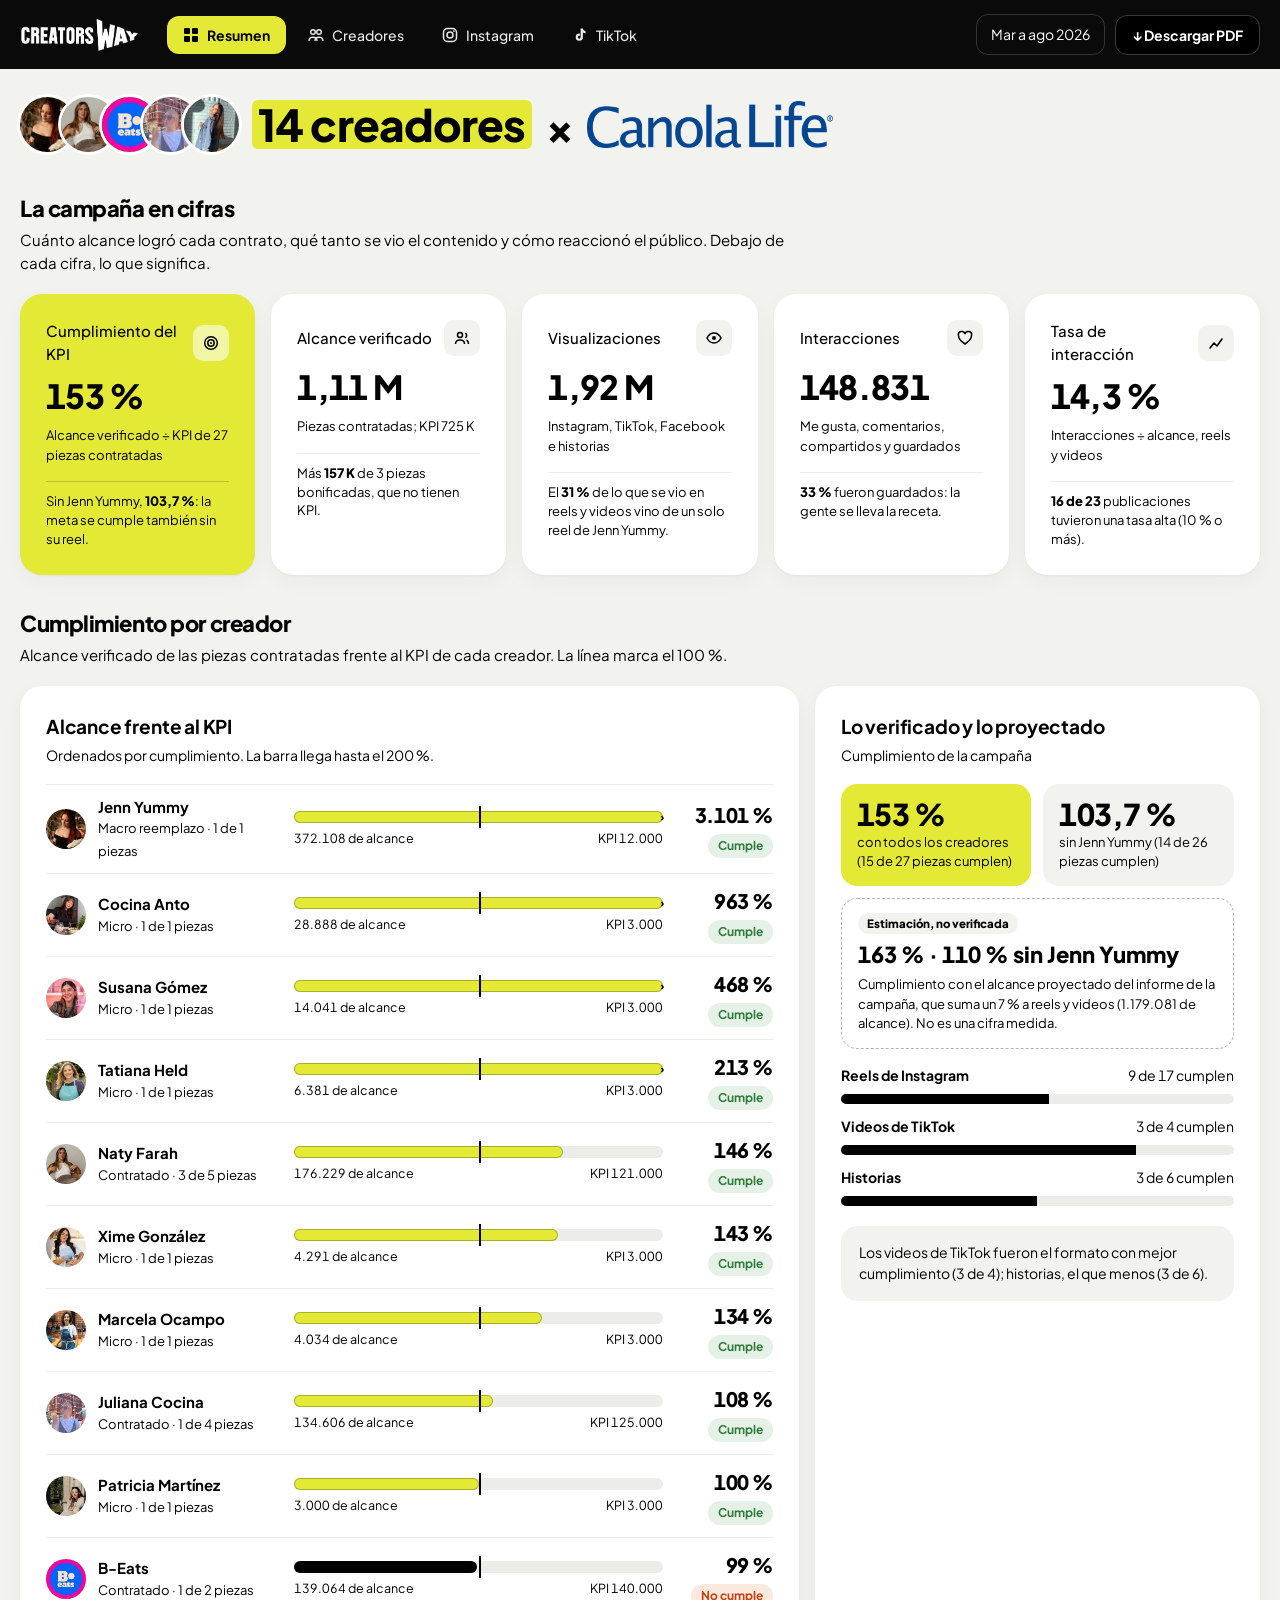
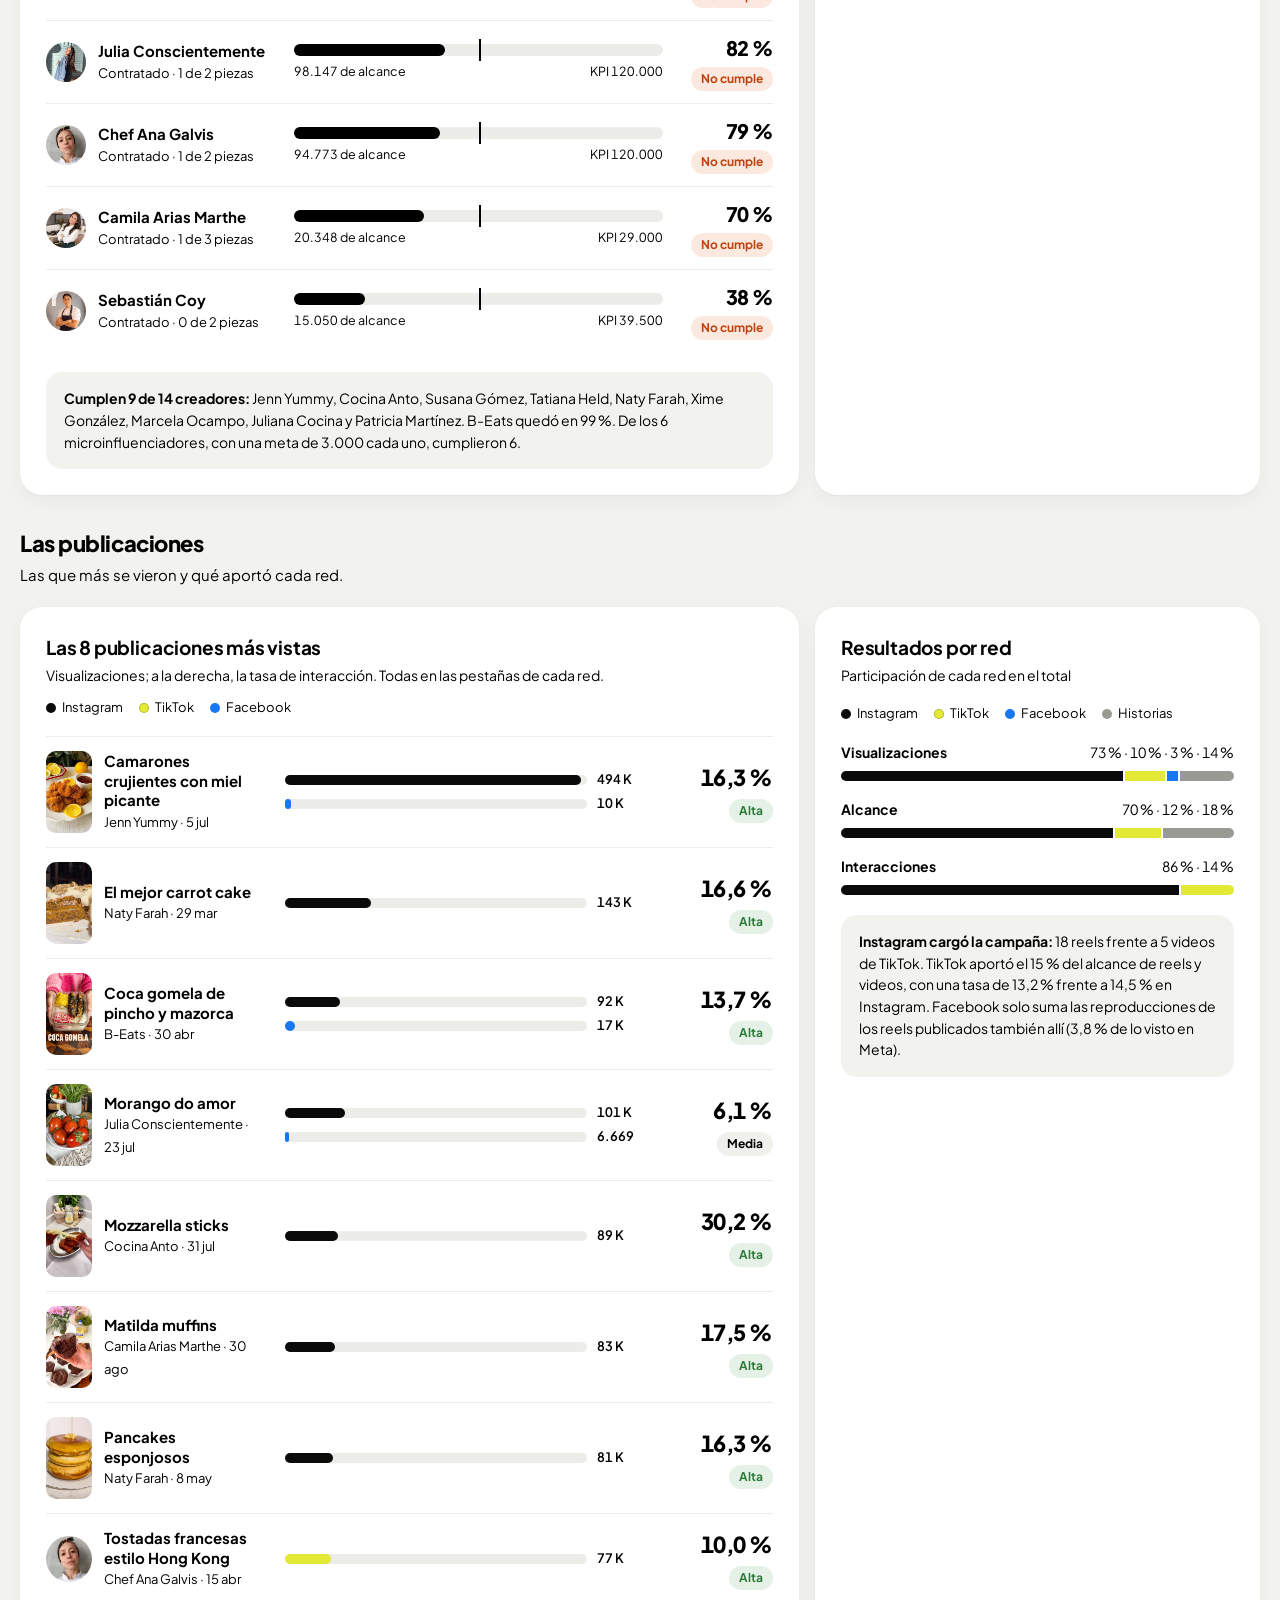
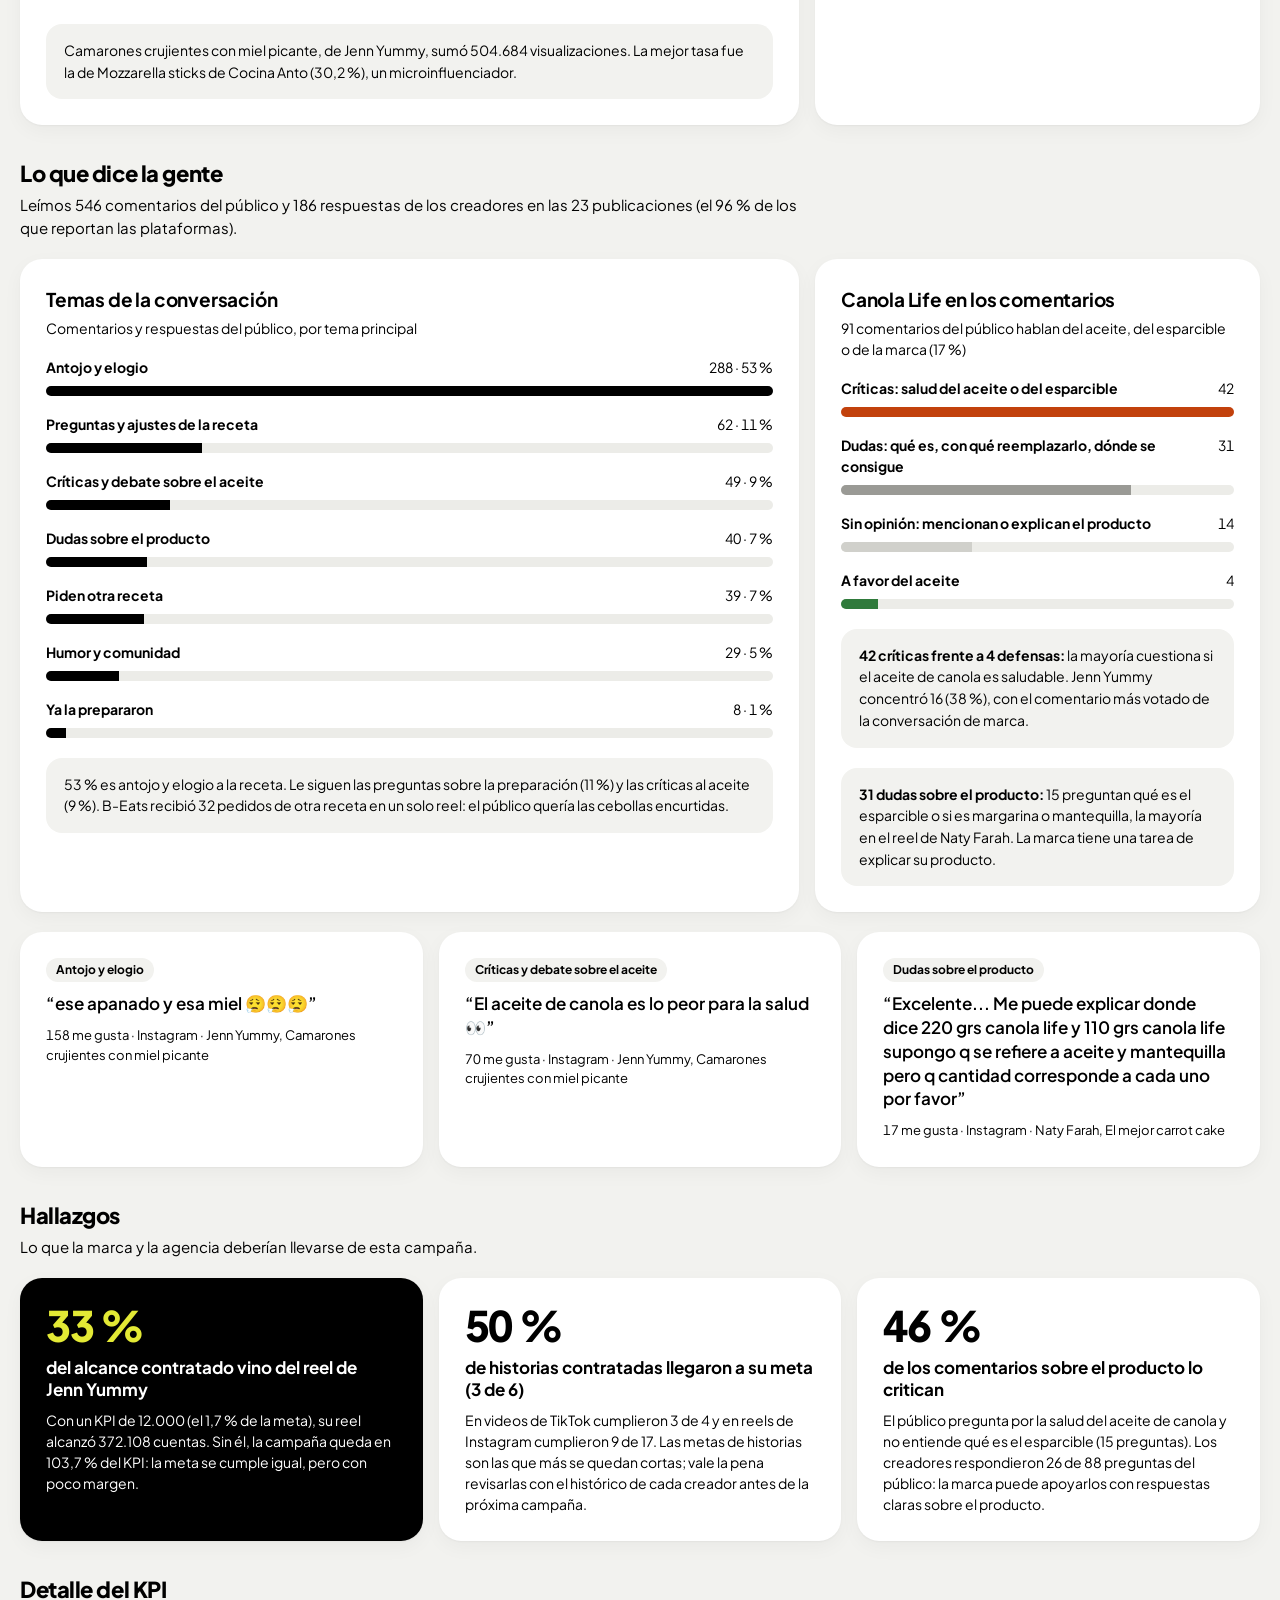
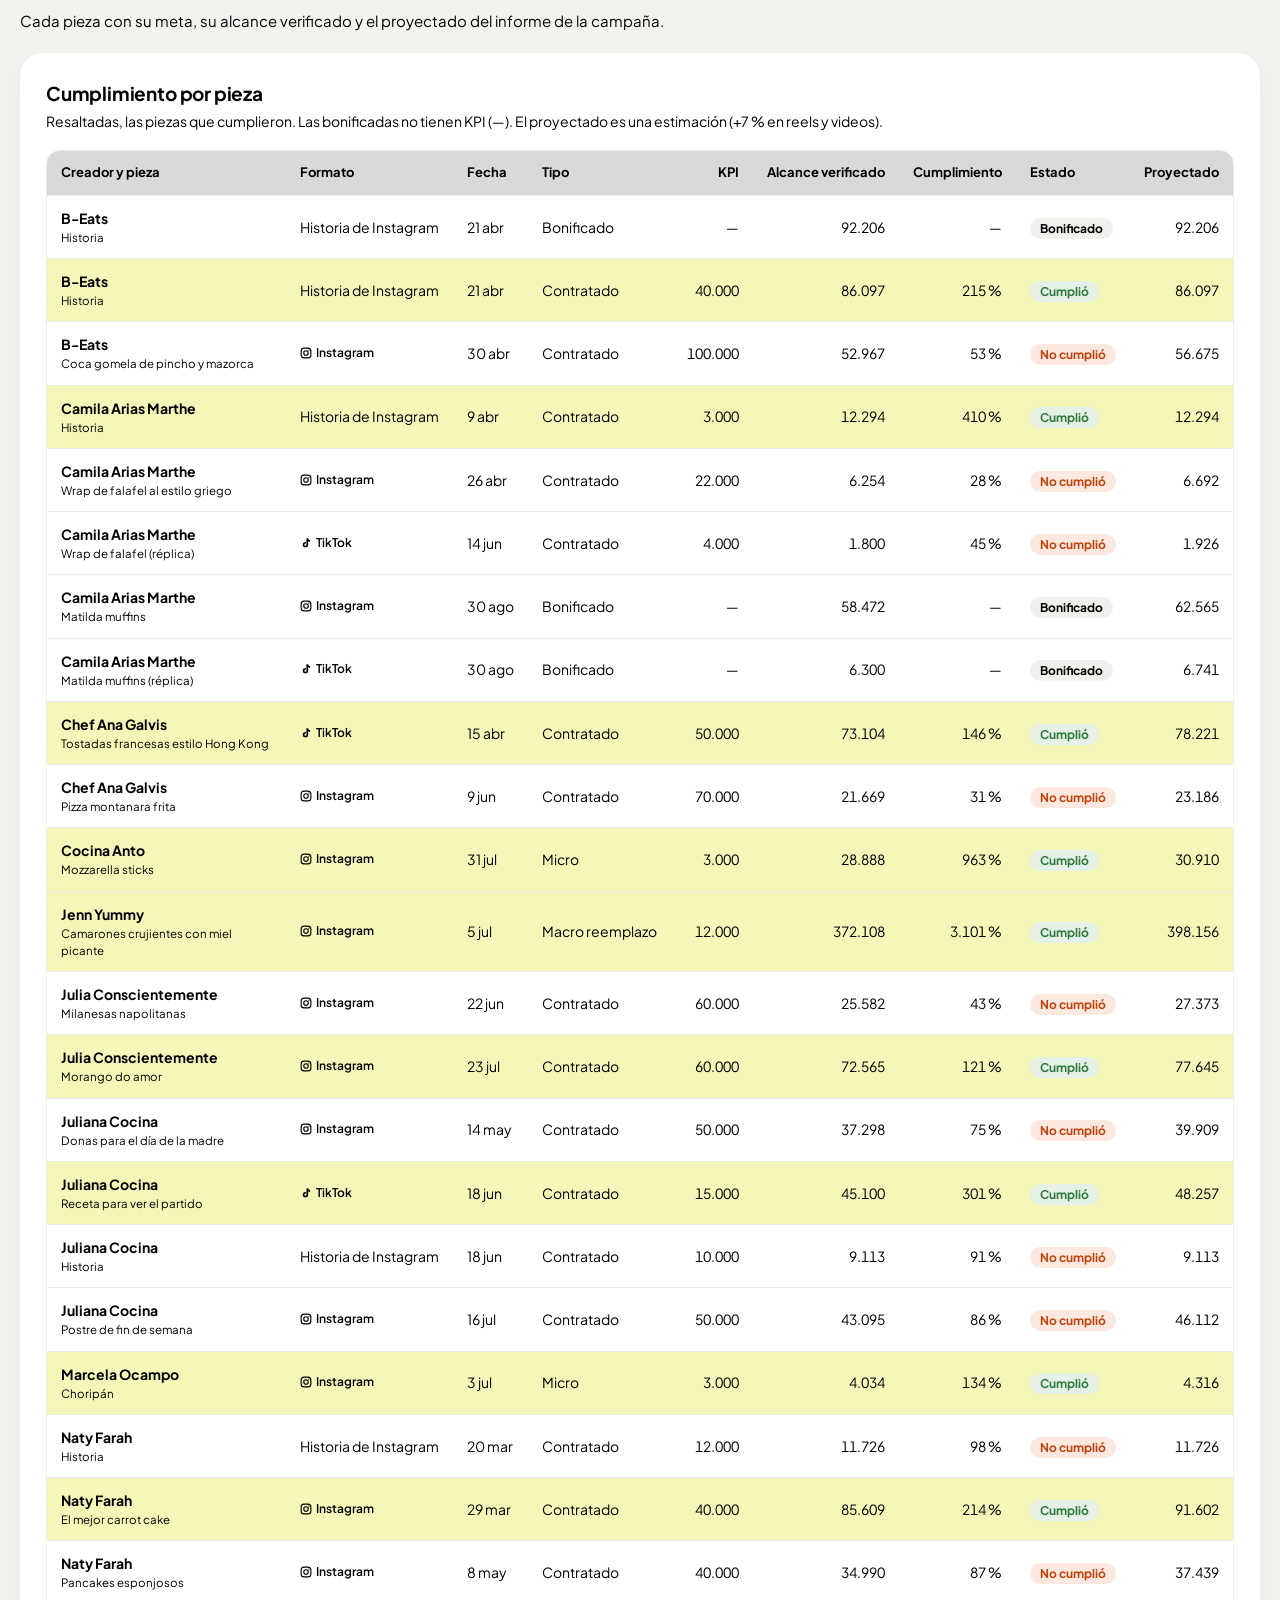
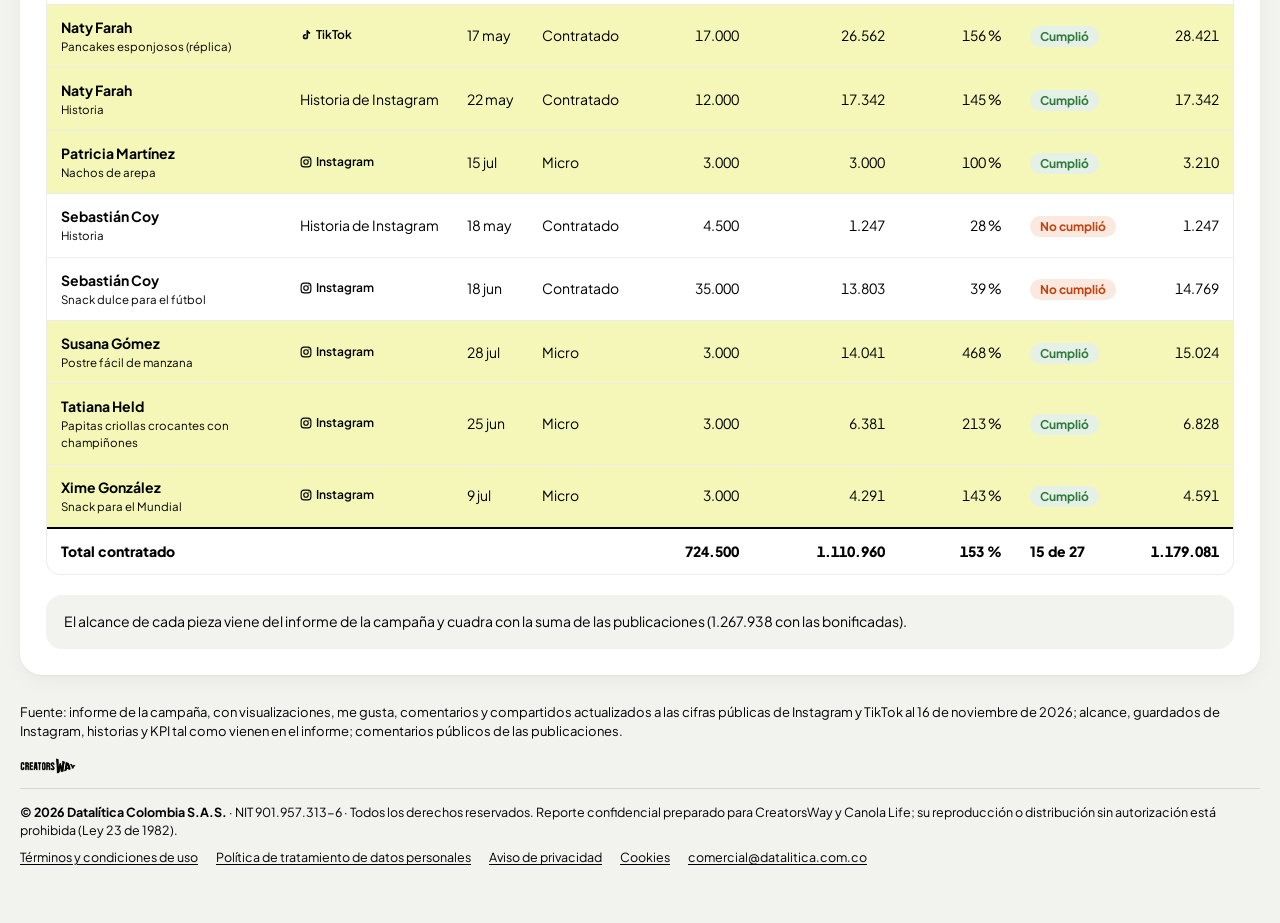
==== commit 5cc9247e: "Actualización de cifras 2026-11-16 (automática: 70 cambios, 0 retenidos por el control) Co-Authored-" ====
--- a/canola-2026/index.html
+++ b/canola-2026/index.html
@@ -237,6 +237,21 @@
 /* Campaña con varios creadores: mismo sistema visual que el reporte de un creador (templates/reporte.html). */
 :root{--hist:#9A9A95;--canola:#064691}
 .title h1 .tlogo.wide{height:1.05em}
+.title h1 .tlogo.tall{height:1.9em}
+.plan-bar{display:flex;height:16px;border-radius:99px;overflow:hidden;gap:2px;background:#fff;margin:6px 0 14px}
+.plan-bar div{height:100%}
+.e-ok{background:#000}.e-apr{background:var(--amarillo)}.e-no{background:var(--baja)}.e-pend{background:#B5B5B0}
+.plan-leg{display:flex;flex-wrap:wrap;gap:8px 16px;font-size:13px}
+.plan-leg span{display:inline-flex;align-items:center;gap:6px}
+.plan-leg i{width:10px;height:10px;border-radius:3px;display:inline-block}
+.prow{display:grid;grid-template-columns:minmax(0,1fr) minmax(0,1.4fr) 80px;gap:14px;align-items:center;padding:10px 0;border-top:1px solid var(--linea)}
+.prow .plan-bar{margin:0;height:12px}
+.prow .n{justify-self:end;font-size:13px;font-weight:700}
+.pend{display:grid;gap:8px;margin-top:4px}
+.pend div{display:flex;justify-content:space-between;gap:12px;background:var(--fondo);border-radius:12px;padding:10px 14px;font-size:14px}
+.pend b{white-space:nowrap}
+.pill.sv{background:#F0F0EC;color:#5A5A55}
+@media (max-width:640px){.prow{grid-template-columns:minmax(0,1fr) auto}.prow .plan-bar{grid-column:1 / -1;grid-row:2}}
 .avs{display:inline-flex;align-items:center}
 .avs img{width:1.25em;height:1.25em;border-radius:50%;object-fit:cover;box-shadow:0 0 0 3px #fff;margin-left:-.32em}
 .avs img:first-child{margin-left:0}
@@ -309,7 +324,7 @@
 <main class="page"><div class="wrap" id="view"></div></main>
 
 <script>
-const D={"id":"canola-2026","tipo":"creadores","marca":{"nombre":"Canola Life","handle":"canola.life","logo":"assets/logo-canola-life.png","web":"https://canolalife.com"},"periodo":"Mar a ago 2026","periodo_largo":"20 de marzo al 30 de agosto de 2026","publicasCapturado":"2026-11-14","tabs":["resumen","creadores","instagram","tiktok"],"creadores":[{"id":"jenn-yummy","nombre":"Jenn Yummy","ig":"yummy__journey","tt":null,"tipo":"Macro reemplazo","avatar":"assets/canola-2026/avatar-yummy__journey.jpg","piezas":["DaayGBuPL3M"],"n_reels":1,"n_tt":0,"n_hist":0,"kpi":12000,"alcance":372108,"pct":31.009,"cumple":true,"piezas_kpi":1,"piezas_cumplen":1,"bonificado":0,"v":504025,"reach":372108,"i":60561,"er":0.16275113676674513,"comments":113,"tono":{"negativo":16,"duda":1,"positivo":2}},{"id":"cocina-anto","nombre":"Cocina Anto","ig":"cocinantop_","tt":null,"tipo":"Micro","avatar":"assets/canola-2026/avatar-cocinantop_.jpg","piezas":["Dbd4NI5RG71"],"n_reels":1,"n_tt":0,"n_hist":0,"kpi":3000,"alcance":28888,"pct":9.629333333333333,"cumple":true,"piezas_kpi":1,"piezas_cumplen":1,"bonificado":0,"v":88550,"reach":28888,"i":8722,"er":0.3019246746053725,"comments":9,"tono":{}},{"id":"susana-gomez","nombre":"Susana Gómez","ig":"susisouffle","tt":null,"tipo":"Micro","avatar":"assets/canola-2026/avatar-susisouffle.jpg","piezas":["DbWBOu2Rec2"],"n_reels":1,"n_tt":0,"n_hist":0,"kpi":3000,"alcance":14041,"pct":4.6803333333333335,"cumple":true,"piezas_kpi":1,"piezas_cumplen":1,"bonificado":0,"v":22495,"reach":14041,"i":1446,"er":0.10298411794031764,"comments":7,"tono":{"positivo":1,"neutro":1}},{"id":"tatiana-held","nombre":"Tatiana Held","ig":"cocinadecasa_tatianaheld","tt":null,"tipo":"Micro","avatar":"assets/canola-2026/avatar-cocinadecasa_tatianaheld.jpg","piezas":["DaBX90cPPrO"],"n_reels":1,"n_tt":0,"n_hist":0,"kpi":3000,"alcance":6381,"pct":2.127,"cumple":true,"piezas_kpi":1,"piezas_cumplen":1,"bonificado":0,"v":9341,"reach":6381,"i":456,"er":0.07146215326751293,"comments":6,"tono":{}},{"id":"naty-farah","nombre":"Naty Farah","ig":"natyfarah","tt":"natifarah","tipo":"Contratado","avatar":"assets/canola-2026/avatar-natyfarah.jpg","piezas":["DWeVfAqBprj","DYFd4oKhkUo","7640869859097873685"],"n_reels":2,"n_tt":1,"n_hist":2,"kpi":121000,"alcance":176229,"pct":1.4564380165289257,"cumple":true,"piezas_kpi":5,"piezas_cumplen":3,"bonificado":0,"v":298981,"reach":147161,"i":23817,"er":0.16184315137842228,"comments":157,"tono":{"duda":22,"neutro":11,"positivo":1,"negativo":6}},{"id":"xime-gonzalez","nombre":"Xime González","ig":"ximepastelera","tt":null,"tipo":"Micro","avatar":"assets/canola-2026/avatar-ximepastelera.jpg","piezas":["DalwK8AoJHN"],"n_reels":1,"n_tt":0,"n_hist":0,"kpi":3000,"alcance":4291,"pct":1.4303333333333332,"cumple":true,"piezas_kpi":1,"piezas_cumplen":1,"bonificado":0,"v":8780,"reach":4291,"i":340,"er":0.07923560941505477,"comments":6,"tono":{}},{"id":"marcela-ocampo","nombre":"Marcela Ocampo","ig":"marce_cocina_","tt":null,"tipo":"Micro","avatar":"assets/canola-2026/avatar-marce_cocina_.jpg","piezas":["DaVm-WiRaWY"],"n_reels":1,"n_tt":0,"n_hist":0,"kpi":3000,"alcance":4034,"pct":1.3446666666666667,"cumple":true,"piezas_kpi":1,"piezas_cumplen":1,"bonificado":0,"v":6610,"reach":4034,"i":338,"er":0.08378780366881507,"comments":5,"tono":{}},{"id":"juliana-cocina","nombre":"Juliana Cocina","ig":"juliana.cocina","tt":"juliana.cocina","tipo":"Contratado","avatar":"assets/canola-2026/avatar-juliana.cocina.jpg","piezas":["DYVcbwGhlck","7652731242810608914","Da3Ca-wBut-"],"n_reels":2,"n_tt":1,"n_hist":1,"kpi":125000,"alcance":134606,"pct":1.076848,"cumple":true,"piezas_kpi":4,"piezas_cumplen":1,"bonificado":0,"v":221249,"reach":125493,"i":15652,"er":0.12472408819615437,"comments":102,"tono":{"negativo":4,"neutro":1,"duda":3}},{"id":"patricia-martinez","nombre":"Patricia Martínez","ig":"patsmartinezl","tt":null,"tipo":"Micro","avatar":"assets/canola-2026/avatar-patsmartinezl.jpg","piezas":["Da0LXtuBqEI"],"n_reels":1,"n_tt":0,"n_hist":0,"kpi":3000,"alcance":3000,"pct":1.0,"cumple":true,"piezas_kpi":1,"piezas_cumplen":1,"bonificado":0,"v":5398,"reach":3000,"i":200,"er":0.06666666666666667,"comments":4,"tono":{}},{"id":"b-eats","nombre":"B-Eats","ig":"b.eats___","tt":null,"tipo":"Contratado","avatar":"assets/canola-2026/avatar-b.eats___.jpg","piezas":["DXxf56SjMvL"],"n_reels":1,"n_tt":0,"n_hist":2,"kpi":140000,"alcance":139064,"pct":0.9933142857142857,"cumple":false,"piezas_kpi":2,"piezas_cumplen":1,"bonificado":92206,"v":313669,"reach":52967,"i":7241,"er":0.13670776143636604,"comments":68,"tono":{"negativo":3}},{"id":"julia-conscientemente","nombre":"Julia Conscientemente","ig":"juliaconsciente_mente","tt":null,"tipo":"Contratado","avatar":"assets/canola-2026/avatar-juliaconsciente_mente.jpg","piezas":["DZ6Rfb4xI1Z","DbJqzxRPpuz"],"n_reels":2,"n_tt":0,"n_hist":0,"kpi":120000,"alcance":98147,"pct":0.8178916666666667,"cumple":false,"piezas_kpi":2,"piezas_cumplen":1,"bonificado":0,"v":157623,"reach":98147,"i":5954,"er":0.060664105881993335,"comments":79,"tono":{"negativo":4,"neutro":1}},{"id":"chef-ana-galvis","nombre":"Chef Ana Galvis","ig":"chefanagalvis","tt":"chefanagalvis","tipo":"Contratado","avatar":"assets/canola-2026/avatar-chefanagalvis.jpg","piezas":["7629112348766194951","DZYYddVv72H"],"n_reels":1,"n_tt":1,"n_hist":0,"kpi":120000,"alcance":94773,"pct":0.789775,"cumple":false,"piezas_kpi":2,"piezas_cumplen":1,"bonificado":0,"v":119828,"reach":94773,"i":8887,"er":0.09377143279203992,"comments":103,"tono":{"negativo":7,"duda":1}},{"id":"camila-arias","nombre":"Camila Arias Marthe","ig":"camilaariasmarthe","tt":"camiariasmarthe","tipo":"Contratado","avatar":"assets/canola-2026/avatar-camilaariasmarthe.jpg","piezas":["DXnPHF_DThk","7651381201760029972","Dcrp0CuAaxJ","7679981421196250375"],"n_reels":2,"n_tt":2,"n_hist":1,"kpi":29000,"alcance":20348,"pct":0.701655172413793,"cumple":false,"piezas_kpi":3,"piezas_cumplen":1,"bonificado":64772,"v":130859,"reach":72826,"i":13116,"er":0.180100513552852,"comments":48,"tono":{"negativo":1,"duda":1}},{"id":"sebastian-coy","nombre":"Sebastián Coy","ig":"sebastian_coy","tt":null,"tipo":"Contratado","avatar":"assets/canola-2026/avatar-sebastian_coy.jpg","piezas":["DZvnF2wO_jj"],"n_reels":1,"n_tt":0,"n_hist":1,"kpi":39500,"alcance":15050,"pct":0.3810126582278481,"cumple":false,"piezas_kpi":2,"piezas_cumplen":0,"bonificado":0,"v":29743,"reach":13803,"i":2044,"er":0.14808374990943998,"comments":59,"tono":{"duda":3,"negativo":1}}],"pieces":[{"id":"DWeVfAqBprj","creador":"naty-farah","red":"ig","t":"El mejor carrot cake","fecha":"2026-03-29","f":"29 mar","url":"https://www.instagram.com/reel/DWeVfAqBprj/","img":"assets/canola-2026/reel-DWeVfAqBprj.jpg","collab":true,"dur_s":130,"v":143463,"fbv":0,"r":85609,"likes":6759,"comments":105,"shares":2231,"s":5156,"i":14251,"er":0.16646614257846723,"lvl":"alta","corte":"2026-11-14","kpi":{"tipo":"Contratado","kpi":40000,"alcance":85609,"proyectado":91602,"cumple":true,"pct":2.140225,"estado_excel":"Cumplió"}},{"id":"7629112348766194951","creador":"chef-ana-galvis","red":"tt","t":"Tostadas francesas estilo Hong Kong","fecha":"2026-04-15","f":"15 abr","url":"https://www.tiktok.com/@chefanagalvis/video/7629112348766194951","img":null,"collab":true,"dur_s":83,"v":77200,"fbv":0,"r":73104,"likes":3958,"comments":61,"shares":876,"s":2435,"i":7330,"er":0.10026811118406653,"lvl":"alta","corte":"2026-11-14","kpi":{"tipo":"Contratado","kpi":50000,"alcance":73104,"proyectado":78221,"cumple":true,"pct":1.46208,"estado_excel":"Cumplió"}},{"id":"DXnPHF_DThk","creador":"camila-arias","red":"ig","t":"Wrap de falafel al estilo griego","fecha":"2026-04-26","f":"26 abr","url":"https://www.instagram.com/reel/DXnPHF_DThk/","img":"assets/canola-2026/reel-DXnPHF_DThk.jpg","collab":false,"dur_s":55,"v":9622,"fbv":2765,"r":6254,"likes":366,"comments":9,"shares":115,"s":253,"i":743,"er":0.11880396546210426,"lvl":"alta","corte":"2026-11-14","kpi":{"tipo":"Contratado","kpi":22000,"alcance":6254,"proyectado":6692,"cumple":false,"pct":0.2842727272727273,"estado_excel":"No cumplió"}},{"id":"DXxf56SjMvL","creador":"b-eats","red":"ig","t":"Coca gomela de pincho y mazorca","fecha":"2026-04-30","f":"30 abr","url":"https://www.instagram.com/reel/DXxf56SjMvL/","img":"assets/canola-2026/reel-DXxf56SjMvL.jpg","collab":true,"dur_s":80,"v":92126,"fbv":16548,"r":52967,"likes":4876,"comments":68,"shares":627,"s":1670,"i":7241,"er":0.13670776143636604,"lvl":"alta","corte":"2026-11-14","kpi":{"tipo":"Contratado","kpi":100000,"alcance":52967,"proyectado":56675,"cumple":false,"pct":0.52967,"estado_excel":"No cumplió"}},{"id":"DYFd4oKhkUo","creador":"naty-farah","red":"ig","t":"Pancakes esponjosos","fecha":"2026-05-08","f":"8 may","url":"https://www.instagram.com/reel/DYFd4oKhkUo/","img":"assets/canola-2026/reel-DYFd4oKhkUo.jpg","collab":true,"dur_s":39,"v":80911,"fbv":0,"r":34990,"likes":3183,"comments":39,"shares":1067,"s":1421,"i":5710,"er":0.16318948270934552,"lvl":"alta","corte":"2026-11-14","kpi":{"tipo":"Contratado","kpi":40000,"alcance":34990,"proyectado":37439,"cumple":false,"pct":0.87475,"estado_excel":"No cumplió"}},{"id":"DYVcbwGhlck","creador":"juliana-cocina","red":"ig","t":"Donas para el día de la madre","fecha":"2026-05-14","f":"14 may","url":"https://www.instagram.com/reel/DYVcbwGhlck/","img":"assets/canola-2026/reel-DYVcbwGhlck.jpg","collab":true,"dur_s":40,"v":74107,"fbv":0,"r":37298,"likes":3050,"comments":51,"shares":296,"s":953,"i":4350,"er":0.11662823743900477,"lvl":"alta","corte":"2026-11-14","kpi":{"tipo":"Contratado","kpi":50000,"alcance":37298,"proyectado":39909,"cumple":false,"pct":0.74596,"estado_excel":"No cumplió"}},{"id":"7640869859097873685","creador":"naty-farah","red":"tt","t":"Pancakes esponjosos (réplica)","fecha":"2026-05-17","f":"17 may","url":"https://www.tiktok.com/@natifarah/video/7640869859097873685","img":null,"collab":true,"dur_s":38,"v":39400,"fbv":0,"r":26562,"likes":2519,"comments":13,"shares":346,"s":978,"i":3856,"er":0.14516979143136813,"lvl":"alta","corte":"2026-11-14","kpi":{"tipo":"Contratado","kpi":17000,"alcance":26562,"proyectado":28421,"cumple":true,"pct":1.562470588235294,"estado_excel":"Cumplió"}},{"id":"DZYYddVv72H","creador":"chef-ana-galvis","red":"ig","t":"Pizza montanara frita","fecha":"2026-06-09","f":"9 jun","url":"https://www.instagram.com/reel/DZYYddVv72H/","img":"assets/canola-2026/reel-DZYYddVv72H.jpg","collab":true,"dur_s":83,"v":35564,"fbv":7064,"r":21669,"likes":1054,"comments":42,"shares":136,"s":325,"i":1557,"er":0.07185380035996124,"lvl":"media","corte":"2026-11-14","kpi":{"tipo":"Contratado","kpi":70000,"alcance":21669,"proyectado":23186,"cumple":false,"pct":0.30955714285714286,"estado_excel":"No cumplió"}},{"id":"7651381201760029972","creador":"camila-arias","red":"tt","t":"Wrap de falafel (réplica)","fecha":"2026-06-14","f":"14 jun","url":"https://www.tiktok.com/@camiariasmarthe/video/7651381201760029972","img":null,"collab":true,"dur_s":55,"v":4979,"fbv":0,"r":1800,"likes":167,"comments":2,"shares":26,"s":112,"i":307,"er":0.17055555555555554,"lvl":"alta","corte":"2026-11-14","kpi":{"tipo":"Contratado","kpi":4000,"alcance":1800,"proyectado":1926,"cumple":false,"pct":0.45,"estado_excel":"No cumplió"}},{"id":"DZvnF2wO_jj","creador":"sebastian-coy","red":"ig","t":"Snack dulce para el fútbol","fecha":"2026-06-18","f":"18 jun","url":"https://www.instagram.com/reel/DZvnF2wO_jj/","img":"assets/canola-2026/reel-DZvnF2wO_jj.jpg","collab":true,"dur_s":86,"v":28176,"fbv":0,"r":13803,"likes":1065,"comments":59,"shares":174,"s":746,"i":2044,"er":0.14808374990943998,"lvl":"alta","corte":"2026-11-14","kpi":{"tipo":"Contratado","kpi":35000,"alcance":13803,"proyectado":14769,"cumple":false,"pct":0.3943714285714286,"estado_excel":"No cumplió"}},{"id":"7652731242810608914","creador":"juliana-cocina","red":"tt","t":"Receta para ver el partido","fecha":"2026-06-18","f":"18 jun","url":"https://www.tiktok.com/@juliana.cocina/video/7652731242810608914","img":null,"collab":true,"dur_s":61,"v":58600,"fbv":0,"r":45100,"likes":4767,"comments":17,"shares":420,"s":1594,"i":6798,"er":0.15073170731707317,"lvl":"alta","corte":"2026-11-14","kpi":{"tipo":"Contratado","kpi":15000,"alcance":45100,"proyectado":48257,"cumple":true,"pct":3.006666666666667,"estado_excel":"Cumplió"}},{"id":"DZ6Rfb4xI1Z","creador":"julia-conscientemente","red":"ig","t":"Milanesas napolitanas","fecha":"2026-06-22","f":"22 jun","url":"https://www.instagram.com/reel/DZ6Rfb4xI1Z/","img":"assets/canola-2026/reel-DZ6Rfb4xI1Z.jpg","collab":true,"dur_s":59,"v":38880,"fbv":11004,"r":25582,"likes":819,"comments":24,"shares":211,"s":504,"i":1558,"er":0.06090219685716519,"lvl":"media","corte":"2026-11-14","kpi":{"tipo":"Contratado","kpi":60000,"alcance":25582,"proyectado":27373,"cumple":false,"pct":0.42636666666666667,"estado_excel":"No cumplió"}},{"id":"DaBX90cPPrO","creador":"tatiana-held","red":"ig","t":"Papitas criollas crocantes con champiñones","fecha":"2026-06-25","f":"25 jun","url":"https://www.instagram.com/reel/DaBX90cPPrO/","img":"assets/canola-2026/reel-DaBX90cPPrO.jpg","collab":true,"dur_s":44,"v":8919,"fbv":422,"r":6381,"likes":313,"comments":6,"shares":15,"s":122,"i":456,"er":0.07146215326751293,"lvl":"media","corte":"2026-11-14","kpi":{"tipo":"Micro","kpi":3000,"alcance":6381,"proyectado":6828,"cumple":true,"pct":2.127,"estado_excel":"Cumplió"}},{"id":"DaVm-WiRaWY","creador":"marcela-ocampo","red":"ig","t":"Choripán","fecha":"2026-07-03","f":"3 jul","url":"https://www.instagram.com/reel/DaVm-WiRaWY/","img":"assets/canola-2026/reel-DaVm-WiRaWY.jpg","collab":false,"dur_s":62,"v":6026,"fbv":584,"r":4034,"likes":196,"comments":5,"shares":35,"s":102,"i":338,"er":0.08378780366881507,"lvl":"media","corte":"2026-11-14","kpi":{"tipo":"Micro","kpi":3000,"alcance":4034,"proyectado":4316,"cumple":true,"pct":1.3446666666666667,"estado_excel":"Cumplió"}},{"id":"DaayGBuPL3M","creador":"jenn-yummy","red":"ig","t":"Camarones crujientes con miel picante","fecha":"2026-07-05","f":"5 jul","url":"https://www.instagram.com/reel/DaayGBuPL3M/","img":"assets/canola-2026/reel-DaayGBuPL3M.jpg","collab":true,"dur_s":82,"v":493544,"fbv":10481,"r":372108,"likes":24278,"comments":113,"shares":13370,"s":22800,"i":60561,"er":0.16275113676674513,"lvl":"alta","corte":"2026-11-14","kpi":{"tipo":"Macro reemplazo","kpi":12000,"alcance":372108,"proyectado":398156,"cumple":true,"pct":31.009,"estado_excel":"Cumplió"}},{"id":"DalwK8AoJHN","creador":"xime-gonzalez","red":"ig","t":"Snack para el Mundial","fecha":"2026-07-09","f":"9 jul","url":"https://www.instagram.com/reel/DalwK8AoJHN/","img":"assets/canola-2026/reel-DalwK8AoJHN.jpg","collab":true,"dur_s":60,"v":8780,"fbv":0,"r":4291,"likes":241,"comments":6,"shares":24,"s":69,"i":340,"er":0.07923560941505477,"lvl":"media","corte":"2026-11-14","kpi":{"tipo":"Micro","kpi":3000,"alcance":4291,"proyectado":4591,"cumple":true,"pct":1.4303333333333332,"estado_excel":"Cumplió"}},{"id":"Da0LXtuBqEI","creador":"patricia-martinez","red":"ig","t":"Nachos de arepa","fecha":"2026-07-15","f":"15 jul","url":"https://www.instagram.com/reel/Da0LXtuBqEI/","img":"assets/canola-2026/reel-Da0LXtuBqEI.jpg","collab":true,"dur_s":27,"v":5398,"fbv":0,"r":3000,"likes":125,"comments":4,"shares":28,"s":43,"i":200,"er":0.06666666666666667,"lvl":"media","corte":"2026-11-14","kpi":{"tipo":"Micro","kpi":3000,"alcance":3000,"proyectado":3210,"cumple":true,"pct":1.0,"estado_excel":"Cumplió"}},{"id":"Da3Ca-wBut-","creador":"juliana-cocina","red":"ig","t":"Postre de fin de semana","fecha":"2026-07-16","f":"16 jul","url":"https://www.instagram.com/reel/Da3Ca-wBut-/","img":"assets/canola-2026/reel-Da3Ca-wBut-.jpg","collab":false,"dur_s":33,"v":76909,"fbv":0,"r":43095,"likes":2794,"comments":34,"shares":376,"s":1300,"i":4504,"er":0.10451328460378234,"lvl":"alta","corte":"2026-11-14","kpi":{"tipo":"Contratado","kpi":50000,"alcance":43095,"proyectado":46112,"cumple":false,"pct":0.8619,"estado_excel":"No cumplió"}},{"id":"DbJqzxRPpuz","creador":"julia-conscientemente","red":"ig","t":"Morango do amor","fecha":"2026-07-23","f":"23 jul","url":"https://www.instagram.com/reel/DbJqzxRPpuz/","img":"assets/canola-2026/reel-DbJqzxRPpuz.jpg","collab":true,"dur_s":52,"v":101070,"fbv":6669,"r":72565,"likes":2610,"comments":55,"shares":631,"s":1100,"i":4396,"er":0.06058016950320402,"lvl":"media","corte":"2026-11-14","kpi":{"tipo":"Contratado","kpi":60000,"alcance":72565,"proyectado":77645,"cumple":true,"pct":1.2094166666666666,"estado_excel":"Cumplió"}},{"id":"DbWBOu2Rec2","creador":"susana-gomez","red":"ig","t":"Postre fácil de manzana","fecha":"2026-07-28","f":"28 jul","url":"https://www.instagram.com/reel/DbWBOu2Rec2/","img":"assets/canola-2026/reel-DbWBOu2Rec2.jpg","collab":true,"dur_s":90,"v":22495,"fbv":0,"r":14041,"likes":730,"comments":7,"shares":139,"s":570,"i":1446,"er":0.10298411794031764,"lvl":"alta","corte":"2026-11-14","kpi":{"tipo":"Micro","kpi":3000,"alcance":14041,"proyectado":15024,"cumple":true,"pct":4.6803333333333335,"estado_excel":"Cumplió"}},{"id":"Dbd4NI5RG71","creador":"cocina-anto","red":"ig","t":"Mozzarella sticks","fecha":"2026-07-31","f":"31 jul","url":"https://www.instagram.com/reel/Dbd4NI5RG71/","img":"assets/canola-2026/reel-Dbd4NI5RG71.jpg","collab":true,"dur_s":61,"v":88550,"fbv":0,"r":28888,"likes":6539,"comments":9,"shares":1414,"s":760,"i":8722,"er":0.3019246746053725,"lvl":"alta","corte":"2026-11-14","kpi":{"tipo":"Micro","kpi":3000,"alcance":28888,"proyectado":30910,"cumple":true,"pct":9.629333333333333,"estado_excel":"Cumplió"}},{"id":"Dcrp0CuAaxJ","creador":"camila-arias","red":"ig","t":"Matilda muffins","fecha":"2026-08-30","f":"30 ago","url":"https://www.instagram.com/reel/Dcrp0CuAaxJ/","img":"assets/canola-2026/reel-Dcrp0CuAaxJ.jpg","collab":true,"dur_s":54,"v":83457,"fbv":0,"r":58472,"likes":3998,"comments":34,"shares":1483,"s":4700,"i":10215,"er":0.1746990012313586,"lvl":"alta","corte":"2026-11-14","kpi":{"tipo":"Bonificado","kpi":null,"alcance":58472,"proyectado":62565,"cumple":null,"pct":null,"estado_excel":"Bonificado"}},{"id":"7679981421196250375","creador":"camila-arias","red":"tt","t":"Matilda muffins (réplica)","fecha":"2026-08-30","f":"30 ago","url":"https://www.tiktok.com/@camiariasmarthe/video/7679981421196250375","img":null,"collab":true,"dur_s":54,"v":15800,"fbv":0,"r":6300,"likes":1009,"comments":3,"shares":127,"s":712,"i":1851,"er":0.2938095238095238,"lvl":"alta","corte":"2026-11-14","kpi":{"tipo":"Bonificado","kpi":null,"alcance":6300,"proyectado":6741,"cumple":null,"pct":null,"estado_excel":"Bonificado"}}],"stories":[{"creador":"naty-farah","fecha":"2026-03-20","f":"20 mar","viewers":11726,"views":15021,"inter":198,"sticker":11,"link":0,"visits":55,"kpi":{"tipo":"Contratado","kpi":12000,"alcance":11726,"proyectado":11726,"cumple":false,"pct":0.9771666666666666,"estado_excel":"No cumplió"}},{"creador":"camila-arias","fecha":"2026-04-09","f":"9 abr","viewers":12294,"views":14236,"inter":616,"sticker":15,"link":0,"visits":196,"kpi":{"tipo":"Contratado","kpi":3000,"alcance":12294,"proyectado":12294,"cumple":true,"pct":4.098,"estado_excel":"Cumplió"}},{"creador":"b-eats","fecha":"2026-04-21","f":"21 abr","viewers":92206,"views":103581,"inter":326,"sticker":109,"link":2,"visits":123,"kpi":{"tipo":"Bonificado","kpi":null,"alcance":92206,"proyectado":92206,"cumple":null,"pct":null,"estado_excel":"Bonificado"}},{"creador":"b-eats","fecha":"2026-04-21","f":"21 abr","viewers":86097,"views":101414,"inter":1262,"sticker":36,"link":7,"visits":562,"kpi":{"tipo":"Contratado","kpi":40000,"alcance":86097,"proyectado":86097,"cumple":true,"pct":2.152425,"estado_excel":"Cumplió"}},{"creador":"sebastian-coy","fecha":"2026-05-18","f":"18 may","viewers":1247,"views":1567,"inter":84,"sticker":8,"link":null,"visits":14,"kpi":{"tipo":"Contratado","kpi":4500,"alcance":1247,"proyectado":1247,"cumple":false,"pct":0.2771111111111111,"estado_excel":"No cumplió"}},{"creador":"naty-farah","fecha":"2026-05-22","f":"22 may","viewers":17342,"views":20186,"inter":514,"sticker":39,"link":1,"visits":164,"kpi":{"tipo":"Contratado","kpi":12000,"alcance":17342,"proyectado":17342,"cumple":true,"pct":1.4451666666666667,"estado_excel":"Cumplió"}},{"creador":"juliana-cocina","fecha":"2026-06-18","f":"18 jun","viewers":9113,"views":11633,"inter":159,"sticker":5,"link":null,"visits":35,"kpi":{"tipo":"Contratado","kpi":10000,"alcance":9113,"proyectado":9113,"cumple":false,"pct":0.9113,"estado_excel":"No cumplió"}}],"nets":{"ig":{"n":18,"v":1397997,"r":885047,"i":128632,"er":0.14533917407776084,"likes":62996,"comments":670,"shares":22372,"s":42594,"fbv":55537},"tt":{"n":5,"v":195979,"r":152866,"i":20142,"er":0.13176245862389283,"likes":12420,"comments":96,"shares":1795,"s":5831,"fbv":0}},"storiesTotal":{"n":7,"viewers":230025,"views":267638,"inter":3159,"sticker":223,"link":10,"visits":1149},"totals":{"views_ig":1397997,"views_tt":195979,"views_fb":55537,"views_st":267638,"views_all":1917151,"reach":1037913,"reach_all":1267938,"inter":148774,"er":0.1433395669964631,"saves":48425,"shares":24167,"comments":766},"kpi":{"kpi":724500,"alcance":1110960,"pct":1.533416149068323,"proyectado":1179081,"pct_proyectado":1.62744099378882,"piezas":27,"cumplen":15,"sin_macro":{"kpi":712500,"alcance":738852,"pct":1.0369852631578946,"proyectado":780925,"pct_proyectado":1.0960350877192981,"piezas":26,"cumplen":14},"macro":["Jenn Yummy"],"bonificado_alcance":156978,"bonificado_piezas":3,"alcance_verificado":1267938},"insights":{"top_piece":"Camarones crujientes con miel picante","top_creador":"Jenn Yummy","top_share_views":0.30555988343226154,"top_views":504025,"macro_nombre":"Jenn Yummy","macro_pct":31.009,"macro_reach_share":0.33494275221430114,"creadores_cumplen":["Jenn Yummy","Cocina Anto","Susana Gómez","Tatiana Held","Naty Farah","Xime González","Marcela Ocampo","Juliana Cocina","Patricia Martínez"],"n_creadores_kpi":14,"casi":[{"nombre":"B-Eats","pct":0.9933142857142857}],"micro_cumplen":6,"n_micro":6,"tt_cumplen":3,"n_tt_kpi":4,"ig_cumplen":9,"n_ig_kpi":17,"st_cumplen":3,"n_st_kpi":6,"fb_share_meta":0.038208256566409866,"tt_reach_share":0.14728209397126735,"saves_share":0.32549370185650717,"inter_per_100":14.333956699646311,"nocollab":[{"t":"Wrap de falafel al estilo griego","creador":"Camila Arias Marthe","f":"26 abr"},{"t":"Choripán","creador":"Marcela Ocampo","f":"3 jul"},{"t":"Postre de fin de semana","creador":"Juliana Cocina","f":"16 jul"}],"er_top":{"t":"Mozzarella sticks","er":0.3019246746053725,"creador":"Cocina Anto"},"n_alta":16,"n_pieces":23,"st_top":{"creador":"b-eats","fecha":"2026-04-21","f":"21 abr","viewers":92206,"views":103581,"inter":326,"sticker":109,"link":2,"visits":123,"kpi":{"tipo":"Bonificado","kpi":null,"alcance":92206,"proyectado":92206,"cumple":null,"pct":null,"estado_excel":"Bonificado"},"nombre":"B-Eats"}},"conv":{"n":546,"total":761,"creadores_resp":186,"coverage":0.961892247043364,"preguntas":88,"respondidas":26,"temas":[{"k":"antojo","label":"Antojo y elogio","n":288,"share":0.5274725274725275},{"k":"receta","label":"Preguntas y ajustes de la receta","n":62,"share":0.11355311355311355},{"k":"critica","label":"Críticas y debate sobre el aceite","n":49,"share":0.08974358974358974},{"k":"producto","label":"Dudas sobre el producto","n":40,"share":0.07326007326007326},{"k":"pedido","label":"Piden otra receta","n":39,"share":0.07142857142857142},{"k":"humor","label":"Humor y comunidad","n":29,"share":0.05311355311355311},{"k":"preparo","label":"Ya la prepararon","n":8,"share":0.014652014652014652}],"tono":{"positivo":4,"negativo":42,"duda":31,"neutro":14},"marca_n":91,"marca_share":0.16666666666666666,"duda_esparcible":15,"duda_fuera":3,"neg_publicidad":6,"crit_top":{"t":"Camarones crujientes con miel picante","creador":"Jenn Yummy","n":16,"share":0.38095238095238093},"duda_top":{"t":"El mejor carrot cake","creador":"Naty Farah","n":17},"pedido_top":{"t":"Coca gomela de pincho y mazorca","creador":"B-Eats","n":32},"top_crit_quote":{"texto":"El aceite de canola es lo peor para la salud 👀","me_gusta":70,"red":"ig","pieza":"Camarones crujientes con miel picante","creador":"jenn-yummy"},"redes":{"ig":{"n":476,"total":669,"temas":[{"k":"antojo","label":"Antojo y elogio","n":258,"share":0.542016806722689},{"k":"receta","label":"Preguntas y ajustes de la receta","n":55,"share":0.11554621848739496},{"k":"producto","label":"Dudas sobre el producto","n":40,"share":0.08403361344537816},{"k":"pedido","label":"Piden otra receta","n":38,"share":0.07983193277310924},{"k":"critica","label":"Críticas y debate sobre el aceite","n":38,"share":0.07983193277310924},{"k":"humor","label":"Humor y comunidad","n":16,"share":0.03361344537815126},{"k":"preparo","label":"Ya la prepararon","n":7,"share":0.014705882352941176}],"tono":{"positivo":4,"negativo":32,"duda":31,"neutro":13}},"tt":{"n":70,"total":92,"temas":[{"k":"antojo","label":"Antojo y elogio","n":30,"share":0.42857142857142855},{"k":"humor","label":"Humor y comunidad","n":13,"share":0.18571428571428572},{"k":"critica","label":"Críticas y debate sobre el aceite","n":11,"share":0.15714285714285714},{"k":"receta","label":"Preguntas y ajustes de la receta","n":7,"share":0.1},{"k":"preparo","label":"Ya la prepararon","n":1,"share":0.014285714285714285},{"k":"pedido","label":"Piden otra receta","n":1,"share":0.014285714285714285}],"tono":{"positivo":0,"negativo":10,"duda":0,"neutro":1}}},"destacados":[{"texto":"ese apanado y esa miel 😮‍💨😮‍💨😮‍💨","me_gusta":158,"red":"ig","pieza":"Camarones crujientes con miel picante","creador":"Jenn Yummy","tema":"Antojo y elogio"},{"texto":"El aceite de canola es lo peor para la salud 👀","me_gusta":70,"red":"ig","pieza":"Camarones crujientes con miel picante","creador":"Jenn Yummy","tema":"Críticas y debate sobre el aceite"},{"texto":"Excelente... Me puede explicar donde dice 220 grs canola life y 110 grs canola life supongo q se refiere a aceite y mantequilla pero q cantidad corresponde a cada uno por favor","me_gusta":17,"red":"ig","pieza":"El mejor carrot cake","creador":"Naty Farah","tema":"Dudas sobre el producto"},{"texto":"Por favor la receta de las cebollas encurtidas","me_gusta":9,"red":"ig","pieza":"Coca gomela de pincho y mazorca","creador":"B-Eats","tema":"Piden otra receta"},{"texto":"Parecen fresas dentro de un tomate 🍅, de lo perfectas que se ven 😂","me_gusta":70,"red":"ig","pieza":"Morango do amor","creador":"Julia Conscientemente","tema":"Humor y comunidad"}]},"pdfBase":"pdf"};
+const D={"id":"canola-2026","tipo":"creadores","marca":{"nombre":"Canola Life","handle":"canola.life","logo":"assets/logo-canola-life.png","web":"https://canolalife.com"},"periodo":"Mar a ago 2026","periodo_largo":"20 de marzo al 30 de agosto de 2026","publicasCapturado":"2026-11-16","tabs":["resumen","creadores","instagram","tiktok"],"creadores":[{"id":"jenn-yummy","nombre":"Jenn Yummy","ig":"yummy__journey","tt":null,"tipo":"Macro reemplazo","avatar":"assets/canola-2026/avatar-yummy__journey.jpg","piezas":["DaayGBuPL3M"],"n_reels":1,"n_tt":0,"n_hist":0,"kpi":12000,"alcance":372108,"pct":31.009,"cumple":true,"piezas_kpi":1,"piezas_cumplen":1,"bonificado":0,"v":504684,"reach":372108,"i":60599,"er":0.16285325765637934,"comments":113,"tono":{"negativo":16,"duda":1,"positivo":2}},{"id":"cocina-anto","nombre":"Cocina Anto","ig":"cocinantop_","tt":null,"tipo":"Micro","avatar":"assets/canola-2026/avatar-cocinantop_.jpg","piezas":["Dbd4NI5RG71"],"n_reels":1,"n_tt":0,"n_hist":0,"kpi":3000,"alcance":28888,"pct":9.629333333333333,"cumple":true,"piezas_kpi":1,"piezas_cumplen":1,"bonificado":0,"v":88576,"reach":28888,"i":8724,"er":0.3019939075048463,"comments":9,"tono":{}},{"id":"susana-gomez","nombre":"Susana Gómez","ig":"susisouffle","tt":null,"tipo":"Micro","avatar":"assets/canola-2026/avatar-susisouffle.jpg","piezas":["DbWBOu2Rec2"],"n_reels":1,"n_tt":0,"n_hist":0,"kpi":3000,"alcance":14041,"pct":4.6803333333333335,"cumple":true,"piezas_kpi":1,"piezas_cumplen":1,"bonificado":0,"v":22499,"reach":14041,"i":1446,"er":0.10298411794031764,"comments":7,"tono":{"positivo":1,"neutro":1}},{"id":"tatiana-held","nombre":"Tatiana Held","ig":"cocinadecasa_tatianaheld","tt":null,"tipo":"Micro","avatar":"assets/canola-2026/avatar-cocinadecasa_tatianaheld.jpg","piezas":["DaBX90cPPrO"],"n_reels":1,"n_tt":0,"n_hist":0,"kpi":3000,"alcance":6381,"pct":2.127,"cumple":true,"piezas_kpi":1,"piezas_cumplen":1,"bonificado":0,"v":9356,"reach":6381,"i":456,"er":0.07146215326751293,"comments":6,"tono":{}},{"id":"naty-farah","nombre":"Naty Farah","ig":"natyfarah","tt":"natifarah","tipo":"Contratado","avatar":"assets/canola-2026/avatar-natyfarah.jpg","piezas":["DWeVfAqBprj","DYFd4oKhkUo","7640869859097873685"],"n_reels":2,"n_tt":1,"n_hist":2,"kpi":121000,"alcance":176229,"pct":1.4564380165289257,"cumple":true,"piezas_kpi":5,"piezas_cumplen":3,"bonificado":0,"v":299041,"reach":147161,"i":23820,"er":0.16186353721434346,"comments":157,"tono":{"duda":22,"neutro":11,"positivo":1,"negativo":6}},{"id":"xime-gonzalez","nombre":"Xime González","ig":"ximepastelera","tt":null,"tipo":"Micro","avatar":"assets/canola-2026/avatar-ximepastelera.jpg","piezas":["DalwK8AoJHN"],"n_reels":1,"n_tt":0,"n_hist":0,"kpi":3000,"alcance":4291,"pct":1.4303333333333332,"cumple":true,"piezas_kpi":1,"piezas_cumplen":1,"bonificado":0,"v":8788,"reach":4291,"i":340,"er":0.07923560941505477,"comments":6,"tono":{}},{"id":"marcela-ocampo","nombre":"Marcela Ocampo","ig":"marce_cocina_","tt":null,"tipo":"Micro","avatar":"assets/canola-2026/avatar-marce_cocina_.jpg","piezas":["DaVm-WiRaWY"],"n_reels":1,"n_tt":0,"n_hist":0,"kpi":3000,"alcance":4034,"pct":1.3446666666666667,"cumple":true,"piezas_kpi":1,"piezas_cumplen":1,"bonificado":0,"v":6613,"reach":4034,"i":338,"er":0.08378780366881507,"comments":5,"tono":{}},{"id":"juliana-cocina","nombre":"Juliana Cocina","ig":"juliana.cocina","tt":"juliana.cocina","tipo":"Contratado","avatar":"assets/canola-2026/avatar-juliana.cocina.jpg","piezas":["DYVcbwGhlck","7652731242810608914","Da3Ca-wBut-"],"n_reels":2,"n_tt":1,"n_hist":1,"kpi":125000,"alcance":134606,"pct":1.076848,"cumple":true,"piezas_kpi":4,"piezas_cumplen":1,"bonificado":0,"v":221268,"reach":125493,"i":15652,"er":0.12472408819615437,"comments":102,"tono":{"negativo":4,"neutro":1,"duda":3}},{"id":"patricia-martinez","nombre":"Patricia Martínez","ig":"patsmartinezl","tt":null,"tipo":"Micro","avatar":"assets/canola-2026/avatar-patsmartinezl.jpg","piezas":["Da0LXtuBqEI"],"n_reels":1,"n_tt":0,"n_hist":0,"kpi":3000,"alcance":3000,"pct":1.0,"cumple":true,"piezas_kpi":1,"piezas_cumplen":1,"bonificado":0,"v":5402,"reach":3000,"i":200,"er":0.06666666666666667,"comments":4,"tono":{}},{"id":"b-eats","nombre":"B-Eats","ig":"b.eats___","tt":null,"tipo":"Contratado","avatar":"assets/canola-2026/avatar-b.eats___.jpg","piezas":["DXxf56SjMvL"],"n_reels":1,"n_tt":0,"n_hist":2,"kpi":140000,"alcance":139064,"pct":0.9933142857142857,"cumple":false,"piezas_kpi":2,"piezas_cumplen":1,"bonificado":92206,"v":313682,"reach":52967,"i":7241,"er":0.13670776143636604,"comments":68,"tono":{"negativo":3}},{"id":"julia-conscientemente","nombre":"Julia Conscientemente","ig":"juliaconsciente_mente","tt":null,"tipo":"Contratado","avatar":"assets/canola-2026/avatar-juliaconsciente_mente.jpg","piezas":["DZ6Rfb4xI1Z","DbJqzxRPpuz"],"n_reels":2,"n_tt":0,"n_hist":0,"kpi":120000,"alcance":98147,"pct":0.8178916666666667,"cumple":false,"piezas_kpi":2,"piezas_cumplen":1,"bonificado":0,"v":157708,"reach":98147,"i":5954,"er":0.060664105881993335,"comments":79,"tono":{"negativo":4,"neutro":1}},{"id":"chef-ana-galvis","nombre":"Chef Ana Galvis","ig":"chefanagalvis","tt":"chefanagalvis","tipo":"Contratado","avatar":"assets/canola-2026/avatar-chefanagalvis.jpg","piezas":["7629112348766194951","DZYYddVv72H"],"n_reels":1,"n_tt":1,"n_hist":0,"kpi":120000,"alcance":94773,"pct":0.789775,"cumple":false,"piezas_kpi":2,"piezas_cumplen":1,"bonificado":0,"v":119854,"reach":94773,"i":8891,"er":0.09381363890559548,"comments":103,"tono":{"negativo":7,"duda":1}},{"id":"camila-arias","nombre":"Camila Arias Marthe","ig":"camilaariasmarthe","tt":"camiariasmarthe","tipo":"Contratado","avatar":"assets/canola-2026/avatar-camilaariasmarthe.jpg","piezas":["DXnPHF_DThk","7651381201760029972","Dcrp0CuAaxJ","7679981421196250375"],"n_reels":2,"n_tt":2,"n_hist":1,"kpi":29000,"alcance":20348,"pct":0.701655172413793,"cumple":false,"piezas_kpi":3,"piezas_cumplen":1,"bonificado":64772,"v":131140,"reach":72826,"i":13124,"er":0.18021036443028587,"comments":48,"tono":{"negativo":1,"duda":1}},{"id":"sebastian-coy","nombre":"Sebastián Coy","ig":"sebastian_coy","tt":null,"tipo":"Contratado","avatar":"assets/canola-2026/avatar-sebastian_coy.jpg","piezas":["DZvnF2wO_jj"],"n_reels":1,"n_tt":0,"n_hist":1,"kpi":39500,"alcance":15050,"pct":0.3810126582278481,"cumple":false,"piezas_kpi":2,"piezas_cumplen":0,"bonificado":0,"v":29774,"reach":13803,"i":2046,"er":0.14822864594653337,"comments":59,"tono":{"duda":3,"negativo":1}}],"pieces":[{"id":"DWeVfAqBprj","creador":"naty-farah","red":"ig","t":"El mejor carrot cake","fecha":"2026-03-29","f":"29 mar","url":"https://www.instagram.com/reel/DWeVfAqBprj/","img":"assets/canola-2026/reel-DWeVfAqBprj.jpg","collab":true,"dur_s":130,"v":143491,"fbv":0,"r":85609,"likes":6760,"comments":105,"shares":2231,"s":5156,"i":14252,"er":0.16647782359331378,"lvl":"alta","corte":"2026-11-16","kpi":{"tipo":"Contratado","kpi":40000,"alcance":85609,"proyectado":91602,"cumple":true,"pct":2.140225,"estado_excel":"Cumplió"}},{"id":"7629112348766194951","creador":"chef-ana-galvis","red":"tt","t":"Tostadas francesas estilo Hong Kong","fecha":"2026-04-15","f":"15 abr","url":"https://www.tiktok.com/@chefanagalvis/video/7629112348766194951","img":null,"collab":true,"dur_s":83,"v":77200,"fbv":0,"r":73104,"likes":3962,"comments":61,"shares":876,"s":2435,"i":7334,"er":0.10032282775224338,"lvl":"alta","corte":"2026-11-16","kpi":{"tipo":"Contratado","kpi":50000,"alcance":73104,"proyectado":78221,"cumple":true,"pct":1.46208,"estado_excel":"Cumplió"}},{"id":"DXnPHF_DThk","creador":"camila-arias","red":"ig","t":"Wrap de falafel al estilo griego","fecha":"2026-04-26","f":"26 abr","url":"https://www.instagram.com/reel/DXnPHF_DThk/","img":"assets/canola-2026/reel-DXnPHF_DThk.jpg","collab":false,"dur_s":55,"v":9626,"fbv":2765,"r":6254,"likes":366,"comments":9,"shares":115,"s":253,"i":743,"er":0.11880396546210426,"lvl":"alta","corte":"2026-11-16","kpi":{"tipo":"Contratado","kpi":22000,"alcance":6254,"proyectado":6692,"cumple":false,"pct":0.2842727272727273,"estado_excel":"No cumplió"}},{"id":"DXxf56SjMvL","creador":"b-eats","red":"ig","t":"Coca gomela de pincho y mazorca","fecha":"2026-04-30","f":"30 abr","url":"https://www.instagram.com/reel/DXxf56SjMvL/","img":"assets/canola-2026/reel-DXxf56SjMvL.jpg","collab":true,"dur_s":80,"v":92139,"fbv":16548,"r":52967,"likes":4876,"comments":68,"shares":627,"s":1670,"i":7241,"er":0.13670776143636604,"lvl":"alta","corte":"2026-11-16","kpi":{"tipo":"Contratado","kpi":100000,"alcance":52967,"proyectado":56675,"cumple":false,"pct":0.52967,"estado_excel":"No cumplió"}},{"id":"DYFd4oKhkUo","creador":"naty-farah","red":"ig","t":"Pancakes esponjosos","fecha":"2026-05-08","f":"8 may","url":"https://www.instagram.com/reel/DYFd4oKhkUo/","img":"assets/canola-2026/reel-DYFd4oKhkUo.jpg","collab":true,"dur_s":39,"v":80943,"fbv":0,"r":34990,"likes":3185,"comments":39,"shares":1067,"s":1421,"i":5712,"er":0.16324664189768506,"lvl":"alta","corte":"2026-11-16","kpi":{"tipo":"Contratado","kpi":40000,"alcance":34990,"proyectado":37439,"cumple":false,"pct":0.87475,"estado_excel":"No cumplió"}},{"id":"DYVcbwGhlck","creador":"juliana-cocina","red":"ig","t":"Donas para el día de la madre","fecha":"2026-05-14","f":"14 may","url":"https://www.instagram.com/reel/DYVcbwGhlck/","img":"assets/canola-2026/reel-DYVcbwGhlck.jpg","collab":true,"dur_s":40,"v":74113,"fbv":0,"r":37298,"likes":3050,"comments":51,"shares":296,"s":953,"i":4350,"er":0.11662823743900477,"lvl":"alta","corte":"2026-11-16","kpi":{"tipo":"Contratado","kpi":50000,"alcance":37298,"proyectado":39909,"cumple":false,"pct":0.74596,"estado_excel":"No cumplió"}},{"id":"7640869859097873685","creador":"naty-farah","red":"tt","t":"Pancakes esponjosos (réplica)","fecha":"2026-05-17","f":"17 may","url":"https://www.tiktok.com/@natifarah/video/7640869859097873685","img":null,"collab":true,"dur_s":38,"v":39400,"fbv":0,"r":26562,"likes":2519,"comments":13,"shares":346,"s":978,"i":3856,"er":0.14516979143136813,"lvl":"alta","corte":"2026-11-16","kpi":{"tipo":"Contratado","kpi":17000,"alcance":26562,"proyectado":28421,"cumple":true,"pct":1.562470588235294,"estado_excel":"Cumplió"}},{"id":"DZYYddVv72H","creador":"chef-ana-galvis","red":"ig","t":"Pizza montanara frita","fecha":"2026-06-09","f":"9 jun","url":"https://www.instagram.com/reel/DZYYddVv72H/","img":"assets/canola-2026/reel-DZYYddVv72H.jpg","collab":true,"dur_s":83,"v":35590,"fbv":7064,"r":21669,"likes":1054,"comments":42,"shares":136,"s":325,"i":1557,"er":0.07185380035996124,"lvl":"media","corte":"2026-11-16","kpi":{"tipo":"Contratado","kpi":70000,"alcance":21669,"proyectado":23186,"cumple":false,"pct":0.30955714285714286,"estado_excel":"No cumplió"}},{"id":"7651381201760029972","creador":"camila-arias","red":"tt","t":"Wrap de falafel (réplica)","fecha":"2026-06-14","f":"14 jun","url":"https://www.tiktok.com/@camiariasmarthe/video/7651381201760029972","img":null,"collab":true,"dur_s":55,"v":5015,"fbv":0,"r":1800,"likes":168,"comments":2,"shares":26,"s":112,"i":308,"er":0.1711111111111111,"lvl":"alta","corte":"2026-11-16","kpi":{"tipo":"Contratado","kpi":4000,"alcance":1800,"proyectado":1926,"cumple":false,"pct":0.45,"estado_excel":"No cumplió"}},{"id":"DZvnF2wO_jj","creador":"sebastian-coy","red":"ig","t":"Snack dulce para el fútbol","fecha":"2026-06-18","f":"18 jun","url":"https://www.instagram.com/reel/DZvnF2wO_jj/","img":"assets/canola-2026/reel-DZvnF2wO_jj.jpg","collab":true,"dur_s":86,"v":28207,"fbv":0,"r":13803,"likes":1067,"comments":59,"shares":174,"s":746,"i":2046,"er":0.14822864594653337,"lvl":"alta","corte":"2026-11-16","kpi":{"tipo":"Contratado","kpi":35000,"alcance":13803,"proyectado":14769,"cumple":false,"pct":0.3943714285714286,"estado_excel":"No cumplió"}},{"id":"7652731242810608914","creador":"juliana-cocina","red":"tt","t":"Receta para ver el partido","fecha":"2026-06-18","f":"18 jun","url":"https://www.tiktok.com/@juliana.cocina/video/7652731242810608914","img":null,"collab":true,"dur_s":61,"v":58600,"fbv":0,"r":45100,"likes":4767,"comments":17,"shares":420,"s":1594,"i":6798,"er":0.15073170731707317,"lvl":"alta","corte":"2026-11-16","kpi":{"tipo":"Contratado","kpi":15000,"alcance":45100,"proyectado":48257,"cumple":true,"pct":3.006666666666667,"estado_excel":"Cumplió"}},{"id":"DZ6Rfb4xI1Z","creador":"julia-conscientemente","red":"ig","t":"Milanesas napolitanas","fecha":"2026-06-22","f":"22 jun","url":"https://www.instagram.com/reel/DZ6Rfb4xI1Z/","img":"assets/canola-2026/reel-DZ6Rfb4xI1Z.jpg","collab":true,"dur_s":59,"v":38914,"fbv":11004,"r":25582,"likes":819,"comments":24,"shares":211,"s":504,"i":1558,"er":0.06090219685716519,"lvl":"media","corte":"2026-11-16","kpi":{"tipo":"Contratado","kpi":60000,"alcance":25582,"proyectado":27373,"cumple":false,"pct":0.42636666666666667,"estado_excel":"No cumplió"}},{"id":"DaBX90cPPrO","creador":"tatiana-held","red":"ig","t":"Papitas criollas crocantes con champiñones","fecha":"2026-06-25","f":"25 jun","url":"https://www.instagram.com/reel/DaBX90cPPrO/","img":"assets/canola-2026/reel-DaBX90cPPrO.jpg","collab":true,"dur_s":44,"v":8934,"fbv":422,"r":6381,"likes":313,"comments":6,"shares":15,"s":122,"i":456,"er":0.07146215326751293,"lvl":"media","corte":"2026-11-16","kpi":{"tipo":"Micro","kpi":3000,"alcance":6381,"proyectado":6828,"cumple":true,"pct":2.127,"estado_excel":"Cumplió"}},{"id":"DaVm-WiRaWY","creador":"marcela-ocampo","red":"ig","t":"Choripán","fecha":"2026-07-03","f":"3 jul","url":"https://www.instagram.com/reel/DaVm-WiRaWY/","img":"assets/canola-2026/reel-DaVm-WiRaWY.jpg","collab":false,"dur_s":62,"v":6029,"fbv":584,"r":4034,"likes":196,"comments":5,"shares":35,"s":102,"i":338,"er":0.08378780366881507,"lvl":"media","corte":"2026-11-16","kpi":{"tipo":"Micro","kpi":3000,"alcance":4034,"proyectado":4316,"cumple":true,"pct":1.3446666666666667,"estado_excel":"Cumplió"}},{"id":"DaayGBuPL3M","creador":"jenn-yummy","red":"ig","t":"Camarones crujientes con miel picante","fecha":"2026-07-05","f":"5 jul","url":"https://www.instagram.com/reel/DaayGBuPL3M/","img":"assets/canola-2026/reel-DaayGBuPL3M.jpg","collab":true,"dur_s":82,"v":494203,"fbv":10481,"r":372108,"likes":24316,"comments":113,"shares":13370,"s":22800,"i":60599,"er":0.16285325765637934,"lvl":"alta","corte":"2026-11-16","kpi":{"tipo":"Macro reemplazo","kpi":12000,"alcance":372108,"proyectado":398156,"cumple":true,"pct":31.009,"estado_excel":"Cumplió"}},{"id":"DalwK8AoJHN","creador":"xime-gonzalez","red":"ig","t":"Snack para el Mundial","fecha":"2026-07-09","f":"9 jul","url":"https://www.instagram.com/reel/DalwK8AoJHN/","img":"assets/canola-2026/reel-DalwK8AoJHN.jpg","collab":true,"dur_s":60,"v":8788,"fbv":0,"r":4291,"likes":241,"comments":6,"shares":24,"s":69,"i":340,"er":0.07923560941505477,"lvl":"media","corte":"2026-11-16","kpi":{"tipo":"Micro","kpi":3000,"alcance":4291,"proyectado":4591,"cumple":true,"pct":1.4303333333333332,"estado_excel":"Cumplió"}},{"id":"Da0LXtuBqEI","creador":"patricia-martinez","red":"ig","t":"Nachos de arepa","fecha":"2026-07-15","f":"15 jul","url":"https://www.instagram.com/reel/Da0LXtuBqEI/","img":"assets/canola-2026/reel-Da0LXtuBqEI.jpg","collab":true,"dur_s":27,"v":5402,"fbv":0,"r":3000,"likes":125,"comments":4,"shares":28,"s":43,"i":200,"er":0.06666666666666667,"lvl":"media","corte":"2026-11-16","kpi":{"tipo":"Micro","kpi":3000,"alcance":3000,"proyectado":3210,"cumple":true,"pct":1.0,"estado_excel":"Cumplió"}},{"id":"Da3Ca-wBut-","creador":"juliana-cocina","red":"ig","t":"Postre de fin de semana","fecha":"2026-07-16","f":"16 jul","url":"https://www.instagram.com/reel/Da3Ca-wBut-/","img":"assets/canola-2026/reel-Da3Ca-wBut-.jpg","collab":false,"dur_s":33,"v":76922,"fbv":0,"r":43095,"likes":2794,"comments":34,"shares":376,"s":1300,"i":4504,"er":0.10451328460378234,"lvl":"alta","corte":"2026-11-16","kpi":{"tipo":"Contratado","kpi":50000,"alcance":43095,"proyectado":46112,"cumple":false,"pct":0.8619,"estado_excel":"No cumplió"}},{"id":"DbJqzxRPpuz","creador":"julia-conscientemente","red":"ig","t":"Morango do amor","fecha":"2026-07-23","f":"23 jul","url":"https://www.instagram.com/reel/DbJqzxRPpuz/","img":"assets/canola-2026/reel-DbJqzxRPpuz.jpg","collab":true,"dur_s":52,"v":101121,"fbv":6669,"r":72565,"likes":2610,"comments":55,"shares":631,"s":1100,"i":4396,"er":0.06058016950320402,"lvl":"media","corte":"2026-11-16","kpi":{"tipo":"Contratado","kpi":60000,"alcance":72565,"proyectado":77645,"cumple":true,"pct":1.2094166666666666,"estado_excel":"Cumplió"}},{"id":"DbWBOu2Rec2","creador":"susana-gomez","red":"ig","t":"Postre fácil de manzana","fecha":"2026-07-28","f":"28 jul","url":"https://www.instagram.com/reel/DbWBOu2Rec2/","img":"assets/canola-2026/reel-DbWBOu2Rec2.jpg","collab":true,"dur_s":90,"v":22499,"fbv":0,"r":14041,"likes":730,"comments":7,"shares":139,"s":570,"i":1446,"er":0.10298411794031764,"lvl":"alta","corte":"2026-11-16","kpi":{"tipo":"Micro","kpi":3000,"alcance":14041,"proyectado":15024,"cumple":true,"pct":4.6803333333333335,"estado_excel":"Cumplió"}},{"id":"Dbd4NI5RG71","creador":"cocina-anto","red":"ig","t":"Mozzarella sticks","fecha":"2026-07-31","f":"31 jul","url":"https://www.instagram.com/reel/Dbd4NI5RG71/","img":"assets/canola-2026/reel-Dbd4NI5RG71.jpg","collab":true,"dur_s":61,"v":88576,"fbv":0,"r":28888,"likes":6541,"comments":9,"shares":1414,"s":760,"i":8724,"er":0.3019939075048463,"lvl":"alta","corte":"2026-11-16","kpi":{"tipo":"Micro","kpi":3000,"alcance":28888,"proyectado":30910,"cumple":true,"pct":9.629333333333333,"estado_excel":"Cumplió"}},{"id":"Dcrp0CuAaxJ","creador":"camila-arias","red":"ig","t":"Matilda muffins","fecha":"2026-08-30","f":"30 ago","url":"https://www.instagram.com/reel/Dcrp0CuAaxJ/","img":"assets/canola-2026/reel-Dcrp0CuAaxJ.jpg","collab":true,"dur_s":54,"v":83498,"fbv":0,"r":58472,"likes":3998,"comments":34,"shares":1483,"s":4700,"i":10215,"er":0.1746990012313586,"lvl":"alta","corte":"2026-11-16","kpi":{"tipo":"Bonificado","kpi":null,"alcance":58472,"proyectado":62565,"cumple":null,"pct":null,"estado_excel":"Bonificado"}},{"id":"7679981421196250375","creador":"camila-arias","red":"tt","t":"Matilda muffins (réplica)","fecha":"2026-08-30","f":"30 ago","url":"https://www.tiktok.com/@camiariasmarthe/video/7679981421196250375","img":null,"collab":true,"dur_s":54,"v":16000,"fbv":0,"r":6300,"likes":1013,"comments":3,"shares":127,"s":715,"i":1858,"er":0.2949206349206349,"lvl":"alta","corte":"2026-11-16","kpi":{"tipo":"Bonificado","kpi":null,"alcance":6300,"proyectado":6741,"cumple":null,"pct":null,"estado_excel":"Bonificado"}}],"stories":[{"creador":"naty-farah","fecha":"2026-03-20","f":"20 mar","viewers":11726,"views":15021,"inter":198,"sticker":11,"link":0,"visits":55,"kpi":{"tipo":"Contratado","kpi":12000,"alcance":11726,"proyectado":11726,"cumple":false,"pct":0.9771666666666666,"estado_excel":"No cumplió"}},{"creador":"camila-arias","fecha":"2026-04-09","f":"9 abr","viewers":12294,"views":14236,"inter":616,"sticker":15,"link":0,"visits":196,"kpi":{"tipo":"Contratado","kpi":3000,"alcance":12294,"proyectado":12294,"cumple":true,"pct":4.098,"estado_excel":"Cumplió"}},{"creador":"b-eats","fecha":"2026-04-21","f":"21 abr","viewers":92206,"views":103581,"inter":326,"sticker":109,"link":2,"visits":123,"kpi":{"tipo":"Bonificado","kpi":null,"alcance":92206,"proyectado":92206,"cumple":null,"pct":null,"estado_excel":"Bonificado"}},{"creador":"b-eats","fecha":"2026-04-21","f":"21 abr","viewers":86097,"views":101414,"inter":1262,"sticker":36,"link":7,"visits":562,"kpi":{"tipo":"Contratado","kpi":40000,"alcance":86097,"proyectado":86097,"cumple":true,"pct":2.152425,"estado_excel":"Cumplió"}},{"creador":"sebastian-coy","fecha":"2026-05-18","f":"18 may","viewers":1247,"views":1567,"inter":84,"sticker":8,"link":null,"visits":14,"kpi":{"tipo":"Contratado","kpi":4500,"alcance":1247,"proyectado":1247,"cumple":false,"pct":0.2771111111111111,"estado_excel":"No cumplió"}},{"creador":"naty-farah","fecha":"2026-05-22","f":"22 may","viewers":17342,"views":20186,"inter":514,"sticker":39,"link":1,"visits":164,"kpi":{"tipo":"Contratado","kpi":12000,"alcance":17342,"proyectado":17342,"cumple":true,"pct":1.4451666666666667,"estado_excel":"Cumplió"}},{"creador":"juliana-cocina","fecha":"2026-06-18","f":"18 jun","viewers":9113,"views":11633,"inter":159,"sticker":5,"link":null,"visits":35,"kpi":{"tipo":"Contratado","kpi":10000,"alcance":9113,"proyectado":9113,"cumple":false,"pct":0.9113,"estado_excel":"No cumplió"}}],"nets":{"ig":{"n":18,"v":1398995,"r":885047,"i":128677,"er":0.1453900188351579,"likes":63041,"comments":670,"shares":22372,"s":42594,"fbv":55537},"tt":{"n":5,"v":196215,"r":152866,"i":20154,"er":0.1318409587481847,"likes":12429,"comments":96,"shares":1795,"s":5834,"fbv":0}},"storiesTotal":{"n":7,"viewers":230025,"views":267638,"inter":3159,"sticker":223,"link":10,"visits":1149},"totals":{"views_ig":1398995,"views_tt":196215,"views_fb":55537,"views_st":267638,"views_all":1918385,"reach":1037913,"reach_all":1267938,"inter":148831,"er":0.14339448489420598,"saves":48428,"shares":24167,"comments":766},"kpi":{"kpi":724500,"alcance":1110960,"pct":1.533416149068323,"proyectado":1179081,"pct_proyectado":1.62744099378882,"piezas":27,"cumplen":15,"sin_macro":{"kpi":712500,"alcance":738852,"pct":1.0369852631578946,"proyectado":780925,"pct_proyectado":1.0960350877192981,"piezas":26,"cumplen":14},"macro":["Jenn Yummy"],"bonificado_alcance":156978,"bonificado_piezas":3,"alcance_verificado":1267938},"insights":{"top_piece":"Camarones crujientes con miel picante","top_creador":"Jenn Yummy","top_share_views":0.3057306782929183,"top_views":504684,"macro_nombre":"Jenn Yummy","macro_pct":31.009,"macro_reach_share":0.33494275221430114,"creadores_cumplen":["Jenn Yummy","Cocina Anto","Susana Gómez","Tatiana Held","Naty Farah","Xime González","Marcela Ocampo","Juliana Cocina","Patricia Martínez"],"n_creadores_kpi":14,"casi":[{"nombre":"B-Eats","pct":0.9933142857142857}],"micro_cumplen":6,"n_micro":6,"tt_cumplen":3,"n_tt_kpi":4,"ig_cumplen":9,"n_ig_kpi":17,"st_cumplen":3,"n_st_kpi":6,"fb_share_meta":0.038182040683876324,"tt_reach_share":0.14728209397126735,"saves_share":0.32538919983068043,"inter_per_100":14.339448489420597,"nocollab":[{"t":"Wrap de falafel al estilo griego","creador":"Camila Arias Marthe","f":"26 abr"},{"t":"Choripán","creador":"Marcela Ocampo","f":"3 jul"},{"t":"Postre de fin de semana","creador":"Juliana Cocina","f":"16 jul"}],"er_top":{"t":"Mozzarella sticks","er":0.3019939075048463,"creador":"Cocina Anto"},"n_alta":16,"n_pieces":23,"st_top":{"creador":"b-eats","fecha":"2026-04-21","f":"21 abr","viewers":92206,"views":103581,"inter":326,"sticker":109,"link":2,"visits":123,"kpi":{"tipo":"Bonificado","kpi":null,"alcance":92206,"proyectado":92206,"cumple":null,"pct":null,"estado_excel":"Bonificado"},"nombre":"B-Eats"}},"conv":{"n":546,"total":761,"creadores_resp":186,"coverage":0.961892247043364,"preguntas":88,"respondidas":26,"temas":[{"k":"antojo","label":"Antojo y elogio","n":288,"share":0.5274725274725275},{"k":"receta","label":"Preguntas y ajustes de la receta","n":62,"share":0.11355311355311355},{"k":"critica","label":"Críticas y debate sobre el aceite","n":49,"share":0.08974358974358974},{"k":"producto","label":"Dudas sobre el producto","n":40,"share":0.07326007326007326},{"k":"pedido","label":"Piden otra receta","n":39,"share":0.07142857142857142},{"k":"humor","label":"Humor y comunidad","n":29,"share":0.05311355311355311},{"k":"preparo","label":"Ya la prepararon","n":8,"share":0.014652014652014652}],"tono":{"positivo":4,"negativo":42,"duda":31,"neutro":14},"marca_n":91,"marca_share":0.16666666666666666,"duda_esparcible":15,"duda_fuera":3,"neg_publicidad":6,"crit_top":{"t":"Camarones crujientes con miel picante","creador":"Jenn Yummy","n":16,"share":0.38095238095238093},"duda_top":{"t":"El mejor carrot cake","creador":"Naty Farah","n":17},"pedido_top":{"t":"Coca gomela de pincho y mazorca","creador":"B-Eats","n":32},"top_crit_quote":{"texto":"El aceite de canola es lo peor para la salud 👀","me_gusta":70,"red":"ig","pieza":"Camarones crujientes con miel picante","creador":"jenn-yummy"},"redes":{"ig":{"n":476,"total":669,"temas":[{"k":"antojo","label":"Antojo y elogio","n":258,"share":0.542016806722689},{"k":"receta","label":"Preguntas y ajustes de la receta","n":55,"share":0.11554621848739496},{"k":"producto","label":"Dudas sobre el producto","n":40,"share":0.08403361344537816},{"k":"pedido","label":"Piden otra receta","n":38,"share":0.07983193277310924},{"k":"critica","label":"Críticas y debate sobre el aceite","n":38,"share":0.07983193277310924},{"k":"humor","label":"Humor y comunidad","n":16,"share":0.03361344537815126},{"k":"preparo","label":"Ya la prepararon","n":7,"share":0.014705882352941176}],"tono":{"positivo":4,"negativo":32,"duda":31,"neutro":13}},"tt":{"n":70,"total":92,"temas":[{"k":"antojo","label":"Antojo y elogio","n":30,"share":0.42857142857142855},{"k":"humor","label":"Humor y comunidad","n":13,"share":0.18571428571428572},{"k":"critica","label":"Críticas y debate sobre el aceite","n":11,"share":0.15714285714285714},{"k":"receta","label":"Preguntas y ajustes de la receta","n":7,"share":0.1},{"k":"preparo","label":"Ya la prepararon","n":1,"share":0.014285714285714285},{"k":"pedido","label":"Piden otra receta","n":1,"share":0.014285714285714285}],"tono":{"positivo":0,"negativo":10,"duda":0,"neutro":1}}},"destacados":[{"texto":"ese apanado y esa miel 😮‍💨😮‍💨😮‍💨","me_gusta":158,"red":"ig","pieza":"Camarones crujientes con miel picante","creador":"Jenn Yummy","tema":"Antojo y elogio"},{"texto":"El aceite de canola es lo peor para la salud 👀","me_gusta":70,"red":"ig","pieza":"Camarones crujientes con miel picante","creador":"Jenn Yummy","tema":"Críticas y debate sobre el aceite"},{"texto":"Excelente... Me puede explicar donde dice 220 grs canola life y 110 grs canola life supongo q se refiere a aceite y mantequilla pero q cantidad corresponde a cada uno por favor","me_gusta":17,"red":"ig","pieza":"El mejor carrot cake","creador":"Naty Farah","tema":"Dudas sobre el producto"},{"texto":"Por favor la receta de las cebollas encurtidas","me_gusta":9,"red":"ig","pieza":"Coca gomela de pincho y mazorca","creador":"B-Eats","tema":"Piden otra receta"},{"texto":"Parecen fresas dentro de un tomate 🍅, de lo perfectas que se ven 😂","me_gusta":70,"red":"ig","pieza":"Morango do amor","creador":"Julia Conscientemente","tema":"Humor y comunidad"}],"temas_top":{"antojo":{"t":"Camarones crujientes con miel picante","creador":"Jenn Yummy","n":34,"share":0.11805555555555555},"receta":{"t":"Camarones crujientes con miel picante","creador":"Jenn Yummy","n":12,"share":0.1935483870967742},"producto":{"t":"El mejor carrot cake","creador":"Naty Farah","n":25,"share":0.625},"critica":{"t":"Camarones crujientes con miel picante","creador":"Jenn Yummy","n":19,"share":0.3877551020408163},"pedido":{"t":"Coca gomela de pincho y mazorca","creador":"B-Eats","n":32,"share":0.8205128205128205},"preparo":{"t":"Pancakes esponjosos","creador":"Naty Farah","n":4,"share":0.5},"humor":{"t":"Donas para el día de la madre","creador":"Juliana Cocina","n":6,"share":0.20689655172413793},"etiqueta":{"t":"Camarones crujientes con miel picante","creador":"Jenn Yummy","n":2,"share":0.6666666666666666},"otros":{"t":"El mejor carrot cake","creador":"Naty Farah","n":3,"share":0.10714285714285714}}},"pdfBase":"pdf"};
 const nf=new Intl.NumberFormat('es-CO');
 const short=v=>v>=1e6?(v/1e6).toLocaleString('es-CO',{minimumFractionDigits:2,maximumFractionDigits:2})+' M':v>=1e4?Math.round(v/1e3).toLocaleString('es-CO')+' K':nf.format(Math.round(v));
 const pct=(v,d=1)=>(v*100).toLocaleString('es-CO',{minimumFractionDigits:d,maximumFractionDigits:d})+' %';
@@ -336,6 +351,8 @@
 const okPill=k=>!k||k.kpi==null?'<span class="pill bono">Bonificado</span>':k.cumple?'<span class="pill ok">Cumplió</span>':'<span class="pill no">No cumplió</span>';
 const C=Object.fromEntries(D.creadores.map(c=>[c.id,c]));
 const I=D.insights,T=D.totals,K=D.kpi,N=D.nets,CV=D.conv;
+const PLAN=D.modelo==='plan';
+const fmtN=v=>v==null?'—':nf.format(v);
 const redTag=k=>`<span class="tag-red">${svg(k)}${NET[k]}</span>`;
 const kpiI=(k,v,d,ic,ins,hi)=>`<article class="card kpi${hi?' hi':''}"><div class="row"><span class="k">${k}</span><span class="ic">${svg(ic)}</span></div><span class="v num">${v}</span><span class="d">${d}</span><p class="ins">${ins}</p></article>`;
 const insight=(t,b)=>`<p class="callout">${t?`<b>${t}:</b> `:''}${b}</p>`;
@@ -347,23 +364,23 @@
 
 function header(){
   const avs=D.creadores.slice().sort((a,b)=>b.alcance-a.alcance).slice(0,5).map(c=>`<img src="../${esc(c.avatar)}" alt="">`).join('');
-  return `<div class="title"><h1><span class="avs">${avs}</span><span class="jft">${D.creadores.length} creadores</span><span class="x">×</span><img class="tlogo wide" src="../${esc(D.marca.logo)}" alt="${esc(D.marca.nombre)}"></h1></div>`;
+  return `<div class="title"><h1><span class="avs">${avs}</span><span class="jft">${D.creadores.length} creadores</span><span class="x">×</span><img class="tlogo ${D.marca.logo_forma==='alto'?'tall':'wide'}" src="../${esc(D.marca.logo)}" alt="${esc(D.marca.nombre)}"></h1></div>`;
 }
 const LEGAL=`<div class="legal">
   <p><strong>© ${new Date().getFullYear()} Datalítica Colombia S.A.S.</strong> · NIT 901.957.313-6 · Todos los derechos reservados. Reporte confidencial preparado para CreatorsWay y ${esc(D.marca.nombre)}; su reproducción o distribución sin autorización está prohibida (Ley 23 de 1982).</p>
   <nav aria-label="Información legal"><a href="../legal/terminos.html">Términos y condiciones de uso</a><a href="../legal/datos-personales.html">Política de tratamiento de datos personales</a><a href="../legal/datos-personales.html#aviso">Aviso de privacidad</a><a href="../legal/datos-personales.html#cookies">Cookies</a><a href="mailto:comercial@datalitica.com.co">comercial@datalitica.com.co</a></nav>
 </div>`;
-const footer=()=>`<footer class="foot"><div class="foot-top"><span>Fuente: informe de la campaña, con visualizaciones, me gusta, comentarios y compartidos actualizados a las cifras públicas de Instagram y TikTok al ${fechaLarga(D.publicasCapturado)}; alcance, guardados de Instagram, historias y KPI tal como vienen en el informe; comentarios públicos de las publicaciones.</span><img src="../assets/logo-creatorsway-negro.png" alt="CreatorsWay"></div>${LEGAL}</footer>`;
+const footer=()=>`<footer class="foot"><div class="foot-top"><span>${PLAN?`Fuente: informe de la campaña (corte al ${fechaLarga(D.corte_excel)}), con visualizaciones, me gusta, comentarios, compartidos y fechas actualizados a las cifras públicas de las publicaciones confirmadas al ${fechaLarga(D.publicasCapturado)}; alcance, interacciones de Instagram, historias y KPI tal como vienen en el informe; comentarios públicos de las publicaciones.`:`Fuente: informe de la campaña, con visualizaciones, me gusta, comentarios y compartidos actualizados a las cifras públicas de Instagram y TikTok al ${fechaLarga(D.publicasCapturado)}; alcance, guardados de Instagram, historias y KPI tal como vienen en el informe; comentarios públicos de las publicaciones.`}</span><img src="../assets/logo-creatorsway-negro.png" alt="CreatorsWay"></div>${LEGAL}</footer>`;
 const MESES=['enero','febrero','marzo','abril','mayo','junio','julio','agosto','septiembre','octubre','noviembre','diciembre'];
 function fechaLarga(iso){if(!iso)return '';const [y,m,d]=iso.split('-').map(Number);return `${d} de ${MESES[m-1]} de ${y}`;}
 
 /* ---------- piezas ---------- */
 const thumb=p=>{const c=C[p.creador];const img=p.img?`<img src="../${esc(p.img)}" alt="" loading="eager">`:`<img src="../${esc(c.avatar)}" alt="">`;
-  return `<a class="thumb${p.img?'':' av'}" href="${esc(p.url)}" target="_blank" rel="noopener" aria-label="Ver ${esc(p.t)}">${img}</a>`;};
+  return p.url?`<a class="thumb${p.img?'':' av'}" href="${esc(p.url)}" target="_blank" rel="noopener" aria-label="Ver ${esc(p.t)}">${img}</a>`:`<span class="thumb${p.img?'':' av'}">${img}</span>`;};
 function piecesChart(P,showFb){
   const max=Math.max(...P.map(p=>p.v+(showFb?p.fbv:0)));
-  const bar=(k,v,p)=>`<div class="b" tabindex="0" data-tip="${NET[k]}: ${nf.format(v)} visualizaciones${k==='fb'?'':`, ${nf.format(p.i)} interacciones, ${nf.format(p.s)} guardados`}"><div class="track"><div class="fill ${k}" style="width:${(v/max*100).toFixed(1)}%"></div></div><span class="num">${short(v)}</span></div>`;
-  return `<div class="chart" id="chart">${P.map(p=>`<div class="crow"><div class="cname">${thumb(p)}<div><strong>${esc(p.t)}</strong><span>${esc(C[p.creador].nombre)} · ${p.f}</span></div></div><div class="bars">${bar(p.red,p.v,p)}${showFb&&p.fbv?bar('fb',p.fbv,p):''}</div><div class="er"><span class="v num">${pct(p.er)}</span>${pill(p.lvl)}</div></div>`).join('')}<div class="tip" id="tip" hidden></div></div>`;
+  const bar=(k,v,p)=>`<div class="b" tabindex="0" data-tip="${NET[k]}: ${nf.format(v)} visualizaciones${k==='fb'?'':`, ${nf.format(p.i)} interacciones${p.s==null?'':`, ${nf.format(p.s)} guardados`}`}"><div class="track"><div class="fill ${k}" style="width:${(v/max*100).toFixed(1)}%"></div></div><span class="num">${short(v)}</span></div>`;
+  return `<div class="chart" id="chart">${P.map(p=>`<div class="crow"><div class="cname">${thumb(p)}<div><strong>${esc(p.t)}</strong><span>${esc(C[p.creador].nombre)} · ${p.f}${p.verificada===false?' · <b>sin verificar</b>':''}</span></div></div><div class="bars">${bar(p.red,p.v,p)}${showFb&&p.fbv?bar('fb',p.fbv,p):''}</div><div class="er"><span class="v num">${pct(p.er)}</span>${pill(p.lvl)}</div></div>`).join('')}<div class="tip" id="tip" hidden></div></div>`;
 }
 
 /* ---------- cumplimiento ---------- */
@@ -381,6 +398,7 @@
 const tonoBars=t=>{const rows=[['Críticas: salud del aceite o del esparcible',t.negativo,'var(--baja)'],['Dudas: qué es, con qué reemplazarlo, dónde se consigue',t.duda,'#9A9A95'],['Sin opinión: mencionan o explican el producto',t.neutro,'#D0D0CB'],['A favor del aceite',t.positivo,'var(--sube)']];const mx=Math.max(...rows.map(r=>r[1]),1);
   return `<div class="share">${rows.map(r=>`<div class="srow"><div class="t"><b>${r[0]}</b><span class="num">${nf.format(r[1])}</span></div><div class="sbar" style="background:var(--pista)"><div style="width:${r[1]/mx*100}%;background:${r[2]}"></div></div></div>`).join('')}</div>`;};
 function convResumen(){
+  if(PLAN)return convResumenPlan();
   if(!CV)return '';const t=CV.tono,th=Object.fromEntries(CV.temas.map(x=>[x.k,x]));
   const quotes=CV.destacados.slice(0,3).map(q=>`<figure class="card quote"><span class="qt">${esc(q.tema)}</span><blockquote>“${esc(q.texto)}”</blockquote><figcaption class="num">${nf.format(q.me_gusta)} me gusta · ${NET[q.red]} · ${esc(q.creador)}, ${esc(q.pieza)}</figcaption></figure>`).join('');
   const opin=t.negativo+t.positivo;
@@ -400,7 +418,7 @@
   `<section class="card"><div class="duo inner">
     <div><div class="card-h"><div><h2>Temas</h2></div></div>${temaBars(R.temas,k==='tt'?'#000':'#000')}</div>
     <div><div class="card-h"><div><h2>${esc(D.marca.nombre)} en los comentarios</h2></div></div>${tonoBars(t)}</div>
-  </div>${insight('',`${nf.format(t.negativo)} críticas al aceite, ${nf.format(t.duda)} dudas sobre el producto y ${nf.format(t.positivo)} comentarios a favor.${k==='tt'?' En TikTok no hubo dudas sobre el producto: la conversación de marca fue solo crítica.':''}`)}</section>`;
+  </div>${insight('',`${nf.format(t.negativo)} críticas al aceite, ${nf.format(t.duda)} dudas sobre el producto y ${nf.format(t.positivo)} comentarios a favor.${k==='tt'&&!t.duda?' En TikTok no hubo dudas sobre el producto: la conversación de marca fue solo crítica.':''}`)}</section>`;
 }
 
 /* ---------- resumen ---------- */
@@ -459,20 +477,20 @@
     const P=D.pieces.filter(p=>p.creador===c.id),S=D.stories.filter(s=>s.creador===c.id);
     const crit=c.tono.negativo||0,dud=c.tono.duda||0;
     const pz=[...P.map(p=>`${esc(p.t)} (${NET[p.red]}, ${p.f})`),...S.map(s=>`Historia (${s.f})`)].join(' · ');
-    return `<article class="card cc${c.cumple?' hi':''}"><div class="cc-h"><img src="../${esc(c.avatar)}" alt=""><div><strong>${esc(c.nombre)}</strong><a href="https://www.instagram.com/${esc(c.ig)}/" target="_blank" rel="noopener">@${esc(c.ig)}</a> <span class="pill">${esc(c.tipo)}</span></div></div>
+    return `<article class="card cc${c.cumple?' hi':''}"><div class="cc-h"><img src="../${esc(c.avatar)}" alt=""><div><strong>${esc(c.nombre)}</strong>${c.ig?`<a href="https://www.instagram.com/${esc(c.ig)}/" target="_blank" rel="noopener">@${esc(c.ig)}</a>`:`<a href="https://www.tiktok.com/@${esc(c.tt)}" target="_blank" rel="noopener">@${esc(c.tt)}</a>`} <span class="pill">${esc(c.tipo)}</span></div></div>
       <div class="row"><span class="v num">${pct0(c.pct)}</span>${c.cumple?'<span class="pill ok">Cumple el KPI</span>':'<span class="pill no">No cumple el KPI</span>'}</div>
       <div><div class="meter"><div class="fill${c.cumple?' ok':''}" style="width:${Math.min(c.pct,2)/2*100}%"></div><span class="goal" style="left:50%"></span></div><div class="meter-l num"><span>${nf.format(c.alcance)} de alcance</span><span>KPI ${nf.format(c.kpi)}</span></div></div>
       <div class="mini-g"><div><b class="num">${short(c.v)}</b><span>visualizaciones</span></div><div><b class="num">${c.er==null?'—':pct(c.er)}</b><span>tasa de interacción</span></div><div><b class="num">${c.piezas_cumplen}/${c.piezas_kpi}</b><span>piezas cumplen</span></div></div>
-      <p class="pz">${pz}${c.bonificado?`<br><b>Bonificado:</b> ${nf.format(c.bonificado)} de alcance adicional, sin KPI.`:''}${crit||dud?`<br><b>Comentarios sobre el producto:</b> ${crit} ${crit===1?'crítica':'críticas'} y ${dud} ${dud===1?'duda':'dudas'}.`:''}</p></article>`;}).join('');
-  const rows=D.creadores.map(c=>`<tr class="${c.cumple?'hl':''}"><td><strong>${esc(c.nombre)}</strong></td><td class="l">${esc(c.tipo)}</td><td class="num">${c.n_reels}</td><td class="num">${c.n_tt}</td><td class="num">${c.n_hist}</td><td class="num">${nf.format(c.kpi)}</td><td class="num">${nf.format(c.alcance)}</td><td class="num">${pct0(c.pct)}</td><td class="num">${c.bonificado?nf.format(c.bonificado):'—'}</td><td class="num">${nf.format(c.v)}</td><td class="num">${nf.format(c.i)}</td><td class="num">${c.er==null?'—':pct(c.er)}</td></tr>`).join('');
+      <p class="pz">${pz}${PLAN?`<br><b>Plan:</b> ${c.plan} acciones; ${c.faltan?`${c.faltan} sin resultados todavía`:'todas con resultados'}${c.sin_verificar?`; ${c.sin_verificar} sin verificar en las redes`:''}.`:''}${c.bonificado?`<br><b>Bonificado:</b> ${nf.format(c.bonificado)} de alcance adicional, sin KPI.`:''}${crit||dud?`<br><b>Comentarios sobre el producto:</b> ${crit} ${crit===1?'crítica':'críticas'} y ${dud} ${dud===1?'duda':'dudas'}.`:''}</p></article>`;}).join('');
+  const rows=D.creadores.map(c=>`<tr class="${c.cumple?'hl':''}"><td><strong>${esc(c.nombre)}</strong></td><td class="l">${esc(c.tipo)}</td><td class="num">${c.n_reels}</td><td class="num">${c.n_tt}</td><td class="num">${c.n_hist}</td><td class="num">${nf.format(c.kpi)}</td><td class="num">${nf.format(c.alcance)}</td><td class="num">${pct0(c.pct)}</td><td class="num">${PLAN?`${c.faltan} de ${c.plan}`:(c.bonificado?nf.format(c.bonificado):'—')}</td><td class="num">${nf.format(c.v)}</td><td class="num">${nf.format(c.i)}</td><td class="num">${c.er==null?'—':pct(c.er)}</td></tr>`).join('');
   const mejorEr=D.creadores.filter(c=>c.er!=null).sort((a,b)=>b.er-a.er)[0];
   const bono=D.creadores.find(c=>c.bonificado>c.alcance);
   return header()+`<div class="tabhead"><span class="pbadge" style="background:#000">${svg('people')}</span><h2>Creadores</h2><span class="s">${D.creadores.length} creadores, ${D.pieces.length} publicaciones y ${D.stories.length} historias</span></div>`+
-  sh('Creador por creador','Ordenados por alcance total, incluidas las piezas bonificadas. Con borde amarillo, los que cumplieron su KPI.')+
+  sh('Creador por creador',PLAN?'Ordenados por alcance logrado. Con borde amarillo, los que ya cumplieron su KPI.':'Ordenados por alcance total, incluidas las piezas bonificadas. Con borde amarillo, los que cumplieron su KPI.')+
   `<section class="cgrid">${cards}</section>
   <section class="card"><div class="card-h"><div><h2>Resumen por creador</h2><p>Visualizaciones de reels, videos, Facebook e historias. Tasa de interacción de reels y videos. Resaltados, los que cumplieron.</p></div></div>
-    <div class="tbl"><table><thead><tr><th>Creador</th><th class="l">Tipo</th><th>Reels</th><th>TikTok</th><th>Historias</th><th>KPI</th><th>Alcance verificado</th><th>Cumplimiento</th><th>Bonificado</th><th>Visualizaciones</th><th>Interacciones</th><th>Tasa</th></tr></thead><tbody>${rows}</tbody>
-    <tfoot><tr><td>Total</td><td></td><td class="num">${N.ig.n}</td><td class="num">${N.tt.n}</td><td class="num">${D.stories.length}</td><td class="num">${nf.format(K.kpi)}</td><td class="num">${nf.format(K.alcance)}</td><td class="num">${pct0(K.pct)}</td><td class="num">${nf.format(K.bonificado_alcance)}</td><td class="num">${nf.format(T.views_all)}</td><td class="num">${nf.format(T.inter)}</td><td class="num">${pct(T.er)}</td></tr></tfoot></table></div>
+    <div class="tbl"><table><thead><tr><th>Creador</th><th class="l">Tipo</th><th>Reels</th><th>TikTok</th><th>Historias</th><th>KPI</th><th>Alcance verificado</th><th>Cumplimiento</th><th>${PLAN?'Sin resultados':'Bonificado'}</th><th>Visualizaciones</th><th>Interacciones</th><th>Tasa</th></tr></thead><tbody>${rows}</tbody>
+    <tfoot><tr><td>Total</td><td></td><td class="num">${N.ig.n}</td><td class="num">${N.tt.n}</td><td class="num">${D.stories.length}</td><td class="num">${nf.format(K.kpi)}</td><td class="num">${nf.format(K.alcance)}</td><td class="num">${pct0(K.pct)}</td><td class="num">${PLAN?`${D.plan.faltan} de ${D.plan.total}`:nf.format(K.bonificado_alcance)}</td><td class="num">${nf.format(T.views_all)}</td><td class="num">${nf.format(T.inter)}</td><td class="num">${pct(T.er)}</td></tr></tfoot></table></div>
     ${insight('',`${esc(mejorEr.nombre)} tuvo la mejor tasa de interacción (${pct(mejorEr.er)})${mejorEr.tipo==='Micro'?', siendo microinfluenciador':''}.${bono?` ${esc(bono.nombre)} logró más alcance con sus piezas bonificadas (${nf.format(bono.bonificado)}) que con las contratadas (${nf.format(bono.alcance)}).`:''}`)}</section>
   ${footer()}`;
 }
@@ -480,50 +498,52 @@
 /* ---------- Instagram ---------- */
 function vInstagram(){
   const P=D.pieces.filter(p=>p.red==='ig').sort((a,b)=>b.v-a.v),n=N.ig,ST=D.storiesTotal;
-  const det=P.map(p=>`<tr><td><strong>${esc(p.t)}</strong><span class="hand">${esc(C[p.creador].nombre)} · ${p.f}${p.collab?'':' · sin colaboración'}</span></td><td class="num">${nf.format(p.v)}</td><td class="num">${p.fbv?nf.format(p.fbv):'—'}</td><td class="num">${nf.format(p.r)}</td><td class="num">${nf.format(p.likes)}</td><td class="num">${nf.format(p.comments)}</td><td class="num">${nf.format(p.shares)}</td><td class="num">${nf.format(p.s)}</td><td class="num">${pct(p.er)}</td><td class="l">${okPill(p.kpi)}</td></tr>`).join('');
-  const sdet=D.stories.map(s=>`<tr class="${s.viewers===I.st_top.viewers&&s.fecha===I.st_top.fecha?'hl':''}"><td><strong>${esc(C[s.creador].nombre)}</strong></td><td class="l">${s.f}</td><td class="num">${nf.format(s.viewers)}</td><td class="num">${nf.format(s.views)}</td><td class="num">${nf.format(s.inter)}</td><td class="num">${s.sticker==null?'—':nf.format(s.sticker)}</td><td class="num">${s.link==null?'—':nf.format(s.link)}</td><td class="num">${nf.format(s.visits)}</td><td class="l">${okPill(s.kpi)}</td></tr>`).join('');
+  const det=P.map(p=>`<tr><td><strong>${esc(p.t)}</strong><span class="hand">${esc(C[p.creador].nombre)} · ${p.f}${p.verificada===false?' · sin verificar':(p.collab?'':' · sin colaboración')}</span></td><td class="num">${nf.format(p.v)}</td><td class="num">${p.fbv?nf.format(p.fbv):'—'}</td><td class="num">${nf.format(p.r)}</td><td class="num">${fmtN(p.likes)}</td><td class="num">${fmtN(p.comments)}</td><td class="num">${fmtN(p.shares)}</td><td class="num">${PLAN?'—':fmtN(p.s)}</td><td class="num">${pct(p.er)}</td><td class="l">${okPill(p.kpi)}</td></tr>`).join('');
+  const sdet=D.stories.map(s=>`<tr class="${PLAN?(s.kpi.cumple?'hl':''):(s.viewers===I.st_top.viewers&&s.fecha===I.st_top.fecha?'hl':'')}"><td><strong>${esc(C[s.creador].nombre)}</strong></td><td class="l">${s.f}</td><td class="num">${s.sin_alcance?'—':nf.format(s.viewers)}</td><td class="num">${s.views==null?'—':nf.format(s.views)}</td><td class="num">${s.inter==null?'—':nf.format(s.inter)}</td>${PLAN?'':`<td class="num">${s.sticker==null?'—':nf.format(s.sticker)}</td><td class="num">${s.link==null?'—':nf.format(s.link)}</td><td class="num">${nf.format(s.visits)}</td>`}<td class="l">${okPill(s.kpi)}</td></tr>`).join('');
   const nfb=P.filter(p=>p.fbv).length;
   return header()+tabhead('ig',`${n.n} reels y ${ST.n} historias`)+
   sh('Instagram en cifras','Resultados de los reels. Debajo de cada cifra, lo que significa.')+
   `<section class="kpis">${
-    kpiI('Visualizaciones',short(n.v),`De los ${n.n} reels, solo Instagram`,'eye',`El <b>${pct0(P[0].v/n.v)}</b> vino de ${esc(P[0].t)} de ${esc(C[P[0].creador].nombre)}.`,1)+
+    kpiI('Visualizaciones',short(n.v),`De los ${n.n} reels, solo Instagram`,'eye',`El <b>${pct0(P[0].v/n.v)}</b> vino de ${esc(P[0].t)}${P[0].verificada===false?' (sin verificar)':''} de ${esc(C[P[0].creador].nombre)}.`,1)+
     kpiI('En Facebook',short(n.fbv),`Reproducciones de ${nfb} reels publicados también allí`,'fb',`Apenas el <b>${pct(I.fb_share_meta)}</b> de lo que se vio en Meta.`)+
     kpiI('Alcance',short(n.r),'Cuentas alcanzadas, sumado por reel','users',`Cada cuenta vio los reels <b>${dec(n.v/n.r)} veces</b> en promedio.`)+
-    kpiI('Interacciones',nf.format(n.i),'Me gusta, comentarios, compartidos y guardados','heart',`<b>${pct0(n.s/n.i)}</b> fueron guardados y solo <b>${pct(n.comments/n.i)}</b> comentarios.`)+
+    kpiI('Interacciones',nf.format(n.i),'Me gusta, comentarios, compartidos y guardados','heart',PLAN?`Incluyen los guardados que reporta el informe; solo <b>${pct(n.comments/n.i)}</b> son comentarios.`:`<b>${pct0(n.s/n.i)}</b> fueron guardados y solo <b>${pct(n.comments/n.i)}</b> comentarios.`)+
     kpiI('Tasa de interacción',pct(n.er),'Interacciones ÷ alcance','rate',`<b>${P.filter(p=>p.lvl==='alta').length} de ${n.n}</b> reels con tasa alta.`)}</section>
   ${sh('Reel por reel','Cuánto se vio cada reel y cómo reaccionó el público.')}
   <div class="duo">
     <section class="card"><div class="card-h"><div><h2>Visualizaciones por reel</h2><p>Instagram y, cuando se publicó también allí, Facebook. A la derecha, la tasa de interacción.</p></div>${legend(['ig','fb'])}</div>${piecesChart(P,true)}
       ${insight('',`El reel de ${esc(C[P[0].creador].nombre)} tuvo ${dec(P[0].v/P[1].v)} veces las visualizaciones del segundo, ${esc(P[1].t)} de ${esc(C[P[1].creador].nombre)}. La mitad de los reels no pasó de ${short(P[Math.floor(P.length/2)].v)} visualizaciones.`)}</section>
     <section class="card"><div class="card-h"><div><h2>Colaboración con @${esc(D.marca.handle)}</h2><p>Reels marcados como colaboración, que aparecen también en el perfil de la marca</p></div></div>
-      <div class="big2"><div class="hi"><span class="v num">${n.n-I.nocollab.length} de ${n.n}</span><span>reels marcados como colaboración</span></div><div><span class="v num">${I.nocollab.length}</span><span>sin la marca como coautora</span></div></div>
+      <div class="big2"><div class="hi"><span class="v num">${(I.ig_verificadas??n.n)-I.nocollab.length} de ${I.ig_verificadas??n.n}</span><span>reels${PLAN?' verificados':''} marcados como colaboración</span></div><div><span class="v num">${I.nocollab.length}</span><span>${PLAN?'solo etiquetan o mencionan a la marca':'sin la marca como coautora'}</span></div></div>
       <div class="facts">${I.nocollab.map(x=>`<div><span>${esc(x.t)} · ${esc(x.creador)}</span><b>${x.f}</b></div>`).join('')}</div>
-      ${insight('','Sin la colaboración, el reel no aparece en el perfil de la marca. Conviene pedirla siempre en el contrato.')}</section>
+      ${insight('',PLAN?'Sin la colaboración, el reel no aparece en el perfil de la marca y no suma a su cuenta. Conviene pedirla siempre en el contrato.':'Sin la colaboración, el reel no aparece en el perfil de la marca. Conviene pedirla siempre en el contrato.')}</section>
   </div>
   <section class="card"><div class="card-h"><div><h2>Detalle por reel</h2><p>Compartidos incluye los reposts. Ordenados por visualizaciones.</p></div></div>
     <div class="tbl"><table><thead><tr><th>Reel</th><th>Visualizaciones</th><th>En Facebook</th><th>Alcance</th><th>Me gusta</th><th>Comentarios</th><th>Compartidos</th><th>Guardados</th><th>Tasa</th><th class="l">KPI</th></tr></thead><tbody>${det}</tbody>
-    <tfoot><tr><td>Total</td><td class="num">${nf.format(n.v)}</td><td class="num">${nf.format(n.fbv)}</td><td class="num">${nf.format(n.r)}</td><td class="num">${nf.format(n.likes)}</td><td class="num">${nf.format(n.comments)}</td><td class="num">${nf.format(n.shares)}</td><td class="num">${nf.format(n.s)}</td><td class="num">${pct(n.er)}</td><td></td></tr></tfoot></table></div></section>
+    <tfoot><tr><td>Total</td><td class="num">${nf.format(n.v)}</td><td class="num">${nf.format(n.fbv)}</td><td class="num">${nf.format(n.r)}</td><td class="num">${nf.format(n.likes)}</td><td class="num">${nf.format(n.comments)}</td><td class="num">${nf.format(n.shares)}</td><td class="num">${PLAN?'—':nf.format(n.s)}</td><td class="num">${pct(n.er)}</td><td></td></tr></tfoot></table></div></section>
   ${convRed('ig')}
   ${sh('Historias',`${ST.n} historias de Instagram, con sus cifras del informe de la campaña.`)}
   <section class="card">
     <div class="stories"><div class="sfigs"><div><span class="v num">${short(ST.viewers)}</span><span>espectadores en ${ST.n} historias</span></div>
-      <div><span class="v num">${nf.format(ST.sticker)}</span><span>toques al sticker</span></div>
+      ${PLAN?`<div><span class="v num">${short(ST.views)}</span><span>visualizaciones</span></div>
+      <div><span class="v num">${nf.format(ST.inter)}</span><span>interacciones</span></div>
+      <div><span class="v num">${I.st_cumplen} de ${I.n_st_kpi}</span><span>historias llegaron a su KPI</span></div>`:`<div><span class="v num">${nf.format(ST.sticker)}</span><span>toques al sticker</span></div>
       <div><span class="v num">${nf.format(ST.link)}</span><span>toques al enlace</span></div>
-      <div><span class="v num">${nf.format(ST.visits)}</span><span>visitas al perfil</span></div></div>
-      <div class="tbl"><table><thead><tr><th>Creador</th><th class="l">Fecha</th><th>Espectadores</th><th>Visualizaciones</th><th>Interacciones</th><th>Toques al sticker</th><th>Toques al enlace</th><th>Visitas al perfil</th><th class="l">KPI</th></tr></thead><tbody>${sdet}</tbody>
-      <tfoot><tr><td>Total</td><td></td><td class="num">${nf.format(ST.viewers)}</td><td class="num">${nf.format(ST.views)}</td><td class="num">${nf.format(ST.inter)}</td><td class="num">${nf.format(ST.sticker)}</td><td class="num">${nf.format(ST.link)}</td><td class="num">${nf.format(ST.visits)}</td><td></td></tr></tfoot></table></div></div>
-    ${insight(`${nf.format(ST.link)} toques al enlace en ${short(ST.viewers)} espectadores`,`las historias dieron alcance (${esc(I.st_top.nombre)} sumó ${nf.format(I.st_top.viewers)} espectadores en una sola historia, bonificada), pero casi no llevaron tráfico fuera de Instagram.`)}</section>
+      <div><span class="v num">${nf.format(ST.visits)}</span><span>visitas al perfil</span></div>`}</div>
+      <div class="tbl"><table><thead><tr><th>Creador</th><th class="l">Fecha</th><th>Espectadores</th><th>Visualizaciones</th><th>Interacciones</th>${PLAN?'':'<th>Toques al sticker</th><th>Toques al enlace</th><th>Visitas al perfil</th>'}<th class="l">KPI</th></tr></thead><tbody>${sdet}</tbody>
+      <tfoot><tr><td>Total</td><td></td><td class="num">${nf.format(ST.viewers)}</td><td class="num">${nf.format(ST.views)}</td><td class="num">${nf.format(ST.inter)}</td>${PLAN?'':`<td class="num">${nf.format(ST.sticker)}</td><td class="num">${nf.format(ST.link)}</td><td class="num">${nf.format(ST.visits)}</td>`}<td></td></tr></tfoot></table></div></div>
+    ${PLAN?insight(`${I.st_cumplen} de ${I.n_st_kpi} historias cumplieron su KPI`,`las historias sumaron ${nf.format(ST.viewers)} espectadores, el ${pct(ST.viewers/K.alcance)} del alcance de la campaña.${ST.sin_alcance?` ${ST.sin_alcance} historia ejecutada no tiene alcance en el informe y no suma.`:''} Ya expiraron: sus cifras son las del informe.`):''}${PLAN?'':insight(`${nf.format(ST.link)} toques al enlace en ${short(ST.viewers)} espectadores`,`las historias dieron alcance (${esc(I.st_top.nombre)} sumó ${nf.format(I.st_top.viewers)} espectadores en una sola historia, bonificada), pero casi no llevaron tráfico fuera de Instagram.`)}</section>
   ${footer()}`;
 }
 
 /* ---------- TikTok ---------- */
 function vTiktok(){
   const P=D.pieces.filter(p=>p.red==='tt').sort((a,b)=>b.v-a.v),n=N.tt;
-  const det=P.map(p=>`<tr><td><strong>${esc(p.t)}</strong><span class="hand">${esc(C[p.creador].nombre)} · ${p.f}</span></td><td class="num">${p.dur_s} s</td><td class="num">${nf.format(p.v)}</td><td class="num">${nf.format(p.r)}</td><td class="num">${nf.format(p.likes)}</td><td class="num">${nf.format(p.comments)}</td><td class="num">${nf.format(p.shares)}</td><td class="num">${nf.format(p.s)}</td><td class="num">${pct(p.er)}</td><td class="l">${okPill(p.kpi)}</td></tr>`).join('');
+  const det=P.map(p=>`<tr><td><strong>${esc(p.t)}</strong><span class="hand">${esc(C[p.creador].nombre)} · ${p.f}${p.verificada===false?' · sin verificar':''}</span></td><td class="num">${p.dur_s==null?'—':p.dur_s+' s'}</td><td class="num">${nf.format(p.v)}</td><td class="num">${nf.format(p.r)}</td><td class="num">${fmtN(p.likes)}</td><td class="num">${fmtN(p.comments)}</td><td class="num">${fmtN(p.shares)}</td><td class="num">${fmtN(p.s)}</td><td class="num">${pct(p.er)}</td><td class="l">${okPill(p.kpi)}</td></tr>`).join('');
   return header()+tabhead('tt',`${n.n} videos`)+
   sh('TikTok en cifras','Resultados de los videos. Debajo de cada cifra, lo que significa.')+
   `<section class="kpis">${
-    kpiI('Visualizaciones',short(n.v),`De los ${n.n} videos`,'eye',`El <b>${pct0(P[0].v/n.v)}</b> vino de ${esc(P[0].t)} de ${esc(C[P[0].creador].nombre)}.`,1)+
+    kpiI('Visualizaciones',short(n.v),`De los ${n.n} videos`,'eye',`El <b>${pct0(P[0].v/n.v)}</b> vino de ${esc(P[0].t)}${P[0].verificada===false?' (sin verificar)':''} de ${esc(C[P[0].creador].nombre)}.`,1)+
     kpiI('Alcance',short(n.r),'Espectadores, sumado por video','users',`El <b>${pct0(I.tt_reach_share)}</b> del alcance de reels y videos.`)+
     kpiI('Interacciones',nf.format(n.i),'Me gusta, comentarios, compartidos y guardados','heart',`<b>${pct0(n.s/n.i)}</b> fueron guardados.`)+
     kpiI('Tasa de interacción',pct(n.er),'Interacciones ÷ alcance','rate',`<b>${dec(Math.abs(n.er-N.ig.er)*100)} puntos ${n.er<N.ig.er?'menos':'más'}</b> que Instagram (${pct(N.ig.er)}).`)+
@@ -531,16 +551,103 @@
   ${sh('Video por video','Cuánto se vio cada video y cómo reaccionó el público.')}
   <div class="duo">
     <section class="card"><div class="card-h"><div><h2>Visualizaciones por video</h2><p>A la derecha, la tasa de interacción de cada video.</p></div></div>${piecesChart(P,false)}
-      ${insight('',`Tres de los cinco videos son réplicas de reels de Instagram. El de Matilda muffins, bonificado, tuvo la tasa más alta (${pct(P.find(p=>p.t.startsWith('Matilda')).er)}).`)}</section>
+      ${PLAN?(()=>{const j=I.tt_jft,b=P.filter(p=>p.verificada).sort((a,c)=>c.er-a.er)[0];return insight('',`${esc(b.t)} de ${esc(C[b.creador].nombre)} tuvo la mejor tasa (${pct(b.er)}).${j?` En la Papa rellena de Juan Food Time el informe registra ${nf.format(j.excel_inter)} interacciones; lo público suma ${nf.format(j.publico)}, y es la cifra que usa el reporte.`:''}`);})():insight('',`Tres de los cinco videos son réplicas de reels de Instagram. El de Matilda muffins, bonificado, tuvo la tasa más alta (${pct(P.find(p=>p.t.startsWith('Matilda')).er)}).`)}</section>
     <section class="card"><div class="card-h"><div><h2>Alcance frente al KPI</h2><p>Alcance de cada video contratado frente a su meta. La línea marca el 100 %.</p></div></div>
       ${P.map(p=>{const k=p.kpi;if(!k||k.kpi==null)return `<div class="kpirow"><div class="who"><img src="../${esc(C[p.creador].avatar)}" alt=""><div><strong>${esc(p.t)}</strong><span>${esc(C[p.creador].nombre)} · bonificado, sin KPI</span></div></div><div class="mw meter-l num"><span>${nf.format(p.r)} de alcance</span></div><div class="pct"><span class="pill bono">Bonificado</span></div></div>`;
         const w=Math.min(k.pct,2)/2*100;return `<div class="kpirow"><div class="who"><img src="../${esc(C[p.creador].avatar)}" alt=""><div><strong>${esc(p.t)}</strong><span>${esc(C[p.creador].nombre)}</span></div></div><div class="mw"><div class="meter"><div class="fill${k.cumple?' ok':''}" style="width:${w}%"></div><span class="goal" style="left:50%"></span></div><div class="meter-l num"><span>${nf.format(k.alcance)} de alcance</span><span>KPI ${nf.format(k.kpi)}</span></div></div><div class="pct"><span class="v num">${pct0(k.pct)}</span>${okPill(k)}</div></div>`;}).join('')}
-      ${(()=>{const Q=P.filter(p=>p.kpi&&p.kpi.kpi).sort((a,b)=>b.kpi.pct-a.kpi.pct),hi=Q[0],lo=Q[Q.length-1];return insight('',`${esc(hi.t)} de ${esc(C[hi.creador].nombre)} llegó al ${pct0(hi.kpi.pct)} de su meta. ${lo.kpi.cumple?'':`El único que no cumplió fue ${esc(lo.t)} de ${esc(C[lo.creador].nombre)} (${pct0(lo.kpi.pct)}).`}`);})()}</section>
+      ${(()=>{const Q=P.filter(p=>p.kpi&&p.kpi.kpi).sort((a,b)=>b.kpi.pct-a.kpi.pct),hi=Q[0],lo=Q[Q.length-1];return insight('',`${esc(hi.t)} de ${esc(C[hi.creador].nombre)} llegó al ${pct0(hi.kpi.pct)} de su meta. ${(()=>{const no=Q.filter(p=>!p.kpi.cumple);return !no.length?'':no.length===1?`El único que no cumplió fue ${esc(no[0].t)} de ${esc(C[no[0].creador].nombre)} (${pct0(no[0].kpi.pct)}).`:`No cumplieron ${lista(no.map(p=>`${esc(p.t)} de ${esc(C[p.creador].nombre)} (${pct0(p.kpi.pct)})`))}.`;})()}`);})()}</section>
   </div>
   ${convRed('tt')}
   <section class="card"><div class="card-h"><div><h2>Detalle por video</h2><p>Ordenados por visualizaciones.</p></div></div>
     <div class="tbl"><table><thead><tr><th>Video</th><th>Duración</th><th>Visualizaciones</th><th>Alcance</th><th>Me gusta</th><th>Comentarios</th><th>Compartidos</th><th>Guardados</th><th>Tasa</th><th class="l">KPI</th></tr></thead><tbody>${det}</tbody>
     <tfoot><tr><td>Total</td><td></td><td class="num">${nf.format(n.v)}</td><td class="num">${nf.format(n.r)}</td><td class="num">${nf.format(n.likes)}</td><td class="num">${nf.format(n.comments)}</td><td class="num">${nf.format(n.shares)}</td><td class="num">${nf.format(n.s)}</td><td class="num">${pct(n.er)}</td><td></td></tr></tfoot></table></div></section>
+  ${footer()}`;
+}
+
+/* ---------- campañas por acciones del plan (D.modelo === 'plan') ---------- */
+const ECLS={'EJECUTADO':'e-ok','EN APROBACIÓN':'e-apr','NO EJECUTADO':'e-no','PENDIENTE DE REGISTRO':'e-pend','SIN ESTADO':'e-pend'};
+const FMTN={'tt':'TikTok','ig':'reel'};
+function planBar(est,total){
+  return `<div class="plan-bar" role="img" aria-label="${est.map(e=>`${e.label}: ${e.n}`).join(', ')}">${est.filter(e=>e.n).map(e=>`<div class="${ECLS[e.k]}" style="width:${e.n/total*100}%" title="${esc(e.label)}: ${e.n}"></div>`).join('')}</div>`;
+}
+function convResumenPlan(){
+  if(!CV)return '';const t=CV.tono,th=Object.fromEntries(CV.temas.map(x=>[x.k,x])),tt=CV.temas_top||{};
+  const quotes=CV.destacados.slice(0,3).map(q=>`<figure class="card quote"><span class="qt">${esc(q.tema)}</span><blockquote>“${esc(q.texto)}”</blockquote><figcaption class="num">${nf.format(q.me_gusta)} me gusta · ${NET[q.red]} · ${esc(q.creador)}, ${esc(q.pieza)}</figcaption></figure>`).join('');
+  const ori=th.origen,an=th.antojo;
+  return sh('Lo que dice la gente',`Leímos ${nf.format(CV.n)} comentarios del público y ${nf.format(CV.creadores_resp)} respuestas de los creadores en las publicaciones confirmadas (el ${pct0(CV.coverage)} de los que reportan las plataformas).`)+
+  `<div class="duo">
+    <section class="card"><div class="card-h"><div><h2>Temas de la conversación</h2><p>Comentarios y respuestas del público, por tema principal</p></div></div>${temaBars(CV.temas,'#000')}
+      ${insight('',`${an?`${pct0(an.share)} es antojo y elogio a la receta.`:''}${ori?` Otro ${pct0(ori.share)} discute de qué país es el plato y cómo se prepara de verdad${tt.origen?`; el ${pct0(tt.origen.share)} de ese debate se dio en ${esc(tt.origen.t)} de ${esc(tt.origen.creador)}`:''}. Los fritos colombianos despiertan identidad, y esa discusión multiplica los comentarios.`:''}`)}</section>
+    <section class="card"><div class="card-h"><div><h2>${esc(D.marca.nombre)} en los comentarios</h2><p>${nf.format(CV.marca_n)} comentarios del público hablan del aceite, del esparcible o de la marca (${pct0(CV.marca_share)})</p></div></div>${tonoBars(t)}
+      ${insight(`${nf.format(t.negativo)} críticas frente a ${nf.format(t.positivo)} a favor`,`la mayoría dice que el aceite vegetal no es saludable y recomienda manteca o aceite de oliva. ${esc(CV.crit_top.creador)} concentró ${nf.format(CV.crit_top.n)} (${pct0(CV.crit_top.share)}).`)}
+      <p class="callout"><b>Son pocas frente al total:</b> las críticas al aceite son el ${pct(t.negativo/CV.n)} de los comentarios leídos. La conversación gira alrededor de la receta, no de la marca.</p></section>
+  </div>
+  <section class="quotes" aria-label="Comentarios destacados">${quotes}</section>`;
+}
+function vResumenPlan(){
+  const S=K.sin_macro,P=D.plan,tp=K.top_pieza;
+  const top=D.pieces.slice().sort((a,b)=>(b.v+b.fbv)-(a.v+a.fbv)).slice(0,8);
+  const shareRow=(k,vals)=>{const ks=Object.keys(vals),tot=ks.reduce((a,x)=>a+vals[x],0);
+    return `<div class="srow"><div class="t"><b>${k}</b><span class="num">${ks.map(x=>Math.round(vals[x]/tot*100)+' %').join(' · ')}</span></div><div class="sbar">${ks.map(x=>`<div class="${x}" style="width:${vals[x]/tot*100}%"></div>`).join('')}</div></div>`;};
+  const leg=`<div class="plan-leg">${P.estados.map(e=>`<span><i class="${ECLS[e.k]}"></i>${esc(e.label)} · ${e.n}</span>`).join('')}</div>`;
+  const prows=P.por_creador.map(r=>{const c=C[r.id],est=Object.entries(r.estados).map(([k,n])=>({k,n,label:k}));
+    return `<div class="prow"><div class="who"><img src="../${esc(c.avatar)}" alt=""><div><strong>${esc(c.nombre)}</strong><span>${r.con} de ${r.plan} con resultados</span></div></div>${planBar(est,r.plan)}<span class="n num">${r.plan-r.con?`faltan ${r.plan-r.con}`:'completo'}</span></div>`;}).join('');
+  const pend={};P.pendientes.forEach(x=>{(pend[x.creador]=pend[x.creador]||[]).push(x);});
+  const pendL=Object.entries(pend).sort((a,b)=>b[1].length-a[1].length).map(([id,L])=>{const cnt={};L.forEach(x=>{const f=x.formato.toLowerCase().includes('historia')?'historia':x.red==='tt'?'TikTok':'reel';cnt[f]=(cnt[f]||0)+1;});
+    const est={};L.forEach(x=>{est[x.estado]=(est[x.estado]||0)+1;});
+    return `<div><span>${esc(C[id].nombre)} · ${Object.entries(cnt).map(([f,n])=>`${n} ${f}${n>1?'s':''}`).join(', ')}<br><small>${Object.entries(est).map(([k,n])=>`${n} ${({'NO EJECUTADO':n>1?'no ejecutadas':'no ejecutada','EN APROBACIÓN':'en aprobación','PENDIENTE DE REGISTRO':'pendiente de registro','SIN ESTADO':'sin estado'})[k]||k.toLowerCase()}`).join(' · ')}</small></span><b class="num">KPI ${short(L.reduce((a,x)=>a+x.kpi,0))}</b></div>`;}).join('');
+  const rows=[...D.pieces.map(p=>({...p,tipoF:p.red==='ig'?'Reel':'Video'})),...D.stories.map(s=>({...s,red:'hist',t:'Historia',r:s.viewers,verificada:null}))]
+    .sort((a,b)=>C[a.creador].nombre.localeCompare(C[b.creador].nombre,'es')||String(a.fecha||'9').localeCompare(String(b.fecha||'9')));
+  const ver=x=>x.verificada===null?'<span class="pill sv">Informe</span>':x.verificada?(x.url?`<a href="${esc(x.url)}" target="_blank" rel="noopener">Confirmada</a>`:'Confirmada'):'<span class="pill sv">Sin verificar</span>';
+  const det=rows.map(x=>{const k=x.kpi;return `<tr class="${k.cumple?'hl':''}"><td><strong>${esc(C[x.creador].nombre)}</strong><span class="hand">${esc(x.t)}</span></td><td class="l">${x.red==='hist'?'Historia de Instagram':redTag(x.red)}</td><td class="l">${x.f}</td><td class="l">${esc(k.tipo)}</td><td class="num">${nf.format(k.kpi)}</td><td class="num">${x.sin_alcance?'—':nf.format(k.alcance)}</td><td class="num">${k.pct==null?'—':pct0(k.pct)}</td><td class="l">${k.cumple?'<span class="pill ok">Cumplió</span>':'<span class="pill no">No cumplió</span>'}</td><td class="l">${ver(x)}</td></tr>`;}).join('')+
+    P.pendientes.map(x=>`<tr><td><strong>${esc(C[x.creador].nombre)}</strong><span class="hand">${esc(x.formato)}</span></td><td class="l">${x.formato.toLowerCase().includes('historia')?'Historia de Instagram':redTag(x.red)}</td><td class="l">—</td><td class="l">${esc(x.estado.charAt(0)+x.estado.slice(1).toLowerCase())}</td><td class="num">${nf.format(x.kpi)}</td><td class="num">—</td><td class="num">—</td><td class="l">—</td><td class="l">—</td></tr>`).join('');
+  const muchos=Object.entries(pend).sort((a,b)=>b[1].length-a[1].length).slice(0,2).map(([id,L])=>`${esc(C[id].nombre)} (${L.length})`);
+  const H=[
+    {v:tp.share,t:`del alcance logrado vino de un solo ${tp.red==='tt'?'TikTok':'reel'}`,p:`${esc(tp.t)} de ${esc(tp.creador)} sumó ${nf.format(tp.r)} de alcance. Sin esa pieza, la campaña queda en ${pct0(S.pct)} del KPI: ${S.pct>=1?'la meta se cumple igual, pero el sobrecumplimiento depende de ella':'por debajo de la meta'}.`},
+    {v:P.faltan/P.total,t:`de las acciones del plan todavía no tienen resultados`,p:`Son ${P.faltan} de ${P.total} acciones, con ${short(P.kpi_faltante)} de KPI; la mayoría en ${lista(muchos)}. Para el informe final conviene ejecutarlas o registrarlas.`},
+    CV&&CV.temas.find(x=>x.k==='origen')?{v:CV.temas.find(x=>x.k==='origen').share,t:`de la conversación debate el origen y la receta tradicional del plato`,p:`El público discute si el plato es de Colombia, Perú o Venezuela y cómo se prepara de verdad. Ese debate genera comentarios, pero no habla de ${esc(D.marca.nombre)}: solo el ${pct(CV.marca_share)} de los comentarios menciona el aceite o la marca.`}:null
+  ].filter(Boolean);
+  return header()+
+  sh('La campaña en cifras',`Campaña en ejecución: el informe tiene corte al ${fechaLarga(D.corte_excel)} y las cifras públicas son del ${fechaLarga(D.publicasCapturado)}. Debajo de cada cifra, lo que significa.`)+
+  `<section class="kpis" aria-label="Resumen de la campaña">${
+    kpiI('Cumplimiento del KPI',pct0(K.pct),`Alcance logrado ÷ KPI de las ${K.acciones} acciones del plan`,'goal',`Sin ${esc(tp.t)} de ${esc(tp.creador)}, <b>${pct0(S.pct)}</b>: esa pieza aporta el ${pct0(tp.share)} del alcance.`,1)+
+    kpiI('Alcance logrado',short(K.alcance),`${P.con_resultados} de ${P.total} acciones con resultados; KPI ${short(K.kpi)}`,'users',`Faltan <b>${P.faltan} acciones</b> por ejecutar o registrar, con ${short(P.kpi_faltante)} de KPI.`)+
+    kpiI('Visualizaciones',short(T.views_all),'Instagram, TikTok, Facebook e historias','eye',`El <b>${pct0(I.top_share_views)}</b> de lo que se vio en reels y videos vino de ${esc(I.top_piece)}, de ${esc(I.top_creador)}.`)+
+    kpiI('Interacciones',nf.format(T.inter),'Reels y videos, con cifras públicas actualizadas','heart',`TikTok aportó el <b>${pct0(N.tt.i/T.inter)}</b> de las interacciones.`)+
+    kpiI('Tasa de interacción',pct(T.er),'Interacciones ÷ alcance, reels y videos','rate',`<b>${I.n_alta} de ${I.n_pieces}</b> publicaciones tuvieron una tasa alta (10 % o más).`)}</section>
+  ${sh('Avance del plan',`La campaña sigue en ejecución: ${P.con_resultados} de las ${P.total} acciones contratadas ya tienen resultados.`)}
+  <div class="duo">
+    <section class="card"><div class="card-h"><div><h2>Las ${P.total} acciones del plan</h2><p>Estado de cada acción según el informe de la campaña</p></div></div>${leg}${planBar(P.estados,P.total)}${prows}
+      ${insight('',`${I.verificadas} de las ${D.pieces.length} publicaciones con resultados se verificaron en las redes; ${I.sin_verificar.length} no se encontraron y se reportan con las cifras del informe (${short(I.alcance_sin_verificar)} de alcance).`)}</section>
+    <section class="card"><div class="card-h"><div><h2>Lo que falta</h2><p>Acciones sin resultados todavía, por creador</p></div></div>
+      <div class="pend">${pendL}</div>
+      ${insight(`${short(P.kpi_faltante)} de KPI pendiente`,`es el ${pct0(P.kpi_faltante/K.kpi)} de la meta. Aun sin esas acciones, el alcance logrado ya supera el KPI total.`)}</section>
+  </div>
+  ${sh('Cumplimiento por creador','Alcance logrado frente al KPI de todas las acciones contratadas de cada creador. La línea marca el 100 %.')}
+  <div class="duo">
+    <section class="card"><div class="card-h"><div><h2>Alcance frente al KPI</h2><p>Ordenados por cumplimiento. La barra llega hasta el 200 %.</p></div></div>${D.creadores.filter(c=>c.kpi).map(meterRow).join('')}
+      ${insight(`Cumplen ${I.creadores_cumplen.length} de ${I.n_creadores_kpi} creadores`,`${lista(I.creadores_cumplen.map(esc))}.${I.casi.length?` ${lista(I.casi.map(c=>esc(c.nombre)))} quedó en ${lista(I.casi.map(c=>pct0(c.pct)))}.`:''} Los demás todavía tienen acciones por ejecutar.`)}</section>
+    <section class="card"><div class="card-h"><div><h2>Con y sin la pieza más grande</h2><p>Cumplimiento de la campaña</p></div></div>
+      <div class="big2"><div class="hi"><span class="v num">${pct0(K.pct)}</span><span>con todas las piezas (${nf.format(K.cumplen)} de ${K.piezas} cumplen su KPI)</span></div><div><span class="v num">${pct0(S.pct)}</span><span>sin ${esc(tp.t)} de ${esc(tp.creador)}</span></div></div>
+      <div class="fmt share">${[['Reels de Instagram',I.ig_cumplen,I.n_ig_kpi],['Videos de TikTok',I.tt_cumplen,I.n_tt_kpi],['Historias',I.st_cumplen,I.n_st_kpi]].map(([l,a,b])=>`<div class="srow"><div class="t"><b>${l}</b><span class="num">${a} de ${b} cumplen</span></div><div class="sbar" style="background:var(--pista)"><div style="width:${a/b*100}%;background:#000"></div></div></div>`).join('')}</div>
+      ${(()=>{const F=FMT(),b=F[0],w=F[F.length-1];return insight('',`${b.L} fueron el formato con mejor cumplimiento (${b.a} de ${b.b}); ${w.l}, el que menos (${w.a} de ${w.b}).`);})()}</section>
+  </div>
+  ${sh('Las publicaciones','Las que más se vieron y qué aportó cada red.')}
+  <div class="duo">
+    <section class="card"><div class="card-h"><div><h2>Las ${top.length} publicaciones más vistas</h2><p>Visualizaciones; a la derecha, la tasa de interacción. Todas en las pestañas de cada red.</p></div>${legend(['ig','tt','fb'])}</div>${piecesChart(top,true)}
+      ${insight('',`${esc(I.top_piece)}, de ${esc(I.top_creador)}, sumó ${nf.format(I.top_views)} visualizaciones. La mejor tasa fue la de ${esc(I.er_top.t)} de ${esc(I.er_top.creador)} (${pct(I.er_top.er)}).`)}</section>
+    <section class="card"><div class="card-h"><div><h2>Resultados por red</h2><p>Participación de cada red en el total</p></div></div>
+      <div class="share">${legend(['ig','tt','fb','hist'])}${shareRow('Visualizaciones',{ig:T.views_ig,tt:T.views_tt,fb:T.views_fb,hist:T.views_st})}${shareRow('Alcance',{ig:N.ig.r,tt:N.tt.r,hist:D.storiesTotal.viewers})}${shareRow('Interacciones',{ig:N.ig.i,tt:N.tt.i})}</div>
+      ${insight(N.tt.r>N.ig.r?'TikTok cargó el alcance':'Instagram cargó el alcance',`${N.ig.n} reels y ${N.tt.n} videos de TikTok. TikTok aportó el ${pct0(I.tt_reach_share)} del alcance de reels y videos, con una tasa de ${pct(N.tt.er)} frente a ${pct(N.ig.er)} en Instagram. Facebook suma las reproducciones de los reels publicados también allí (${pct(I.fb_share_meta)} de lo visto en Meta).`)}</section>
+  </div>
+  ${convResumen()}
+  ${sh('Hallazgos','Lo que la marca y la agencia deberían llevarse de esta campaña.')}
+  <section class="finds" aria-label="Hallazgos">${H.map((h,i)=>`<article class="card find${i?'':' hi'}"><span class="v num">${pct0(h.v)}</span><h3>${h.t}</h3><p>${h.p}</p></article>`).join('')}</section>
+  ${sh('Detalle del KPI','Las 48 acciones del plan: las que tienen resultados, con su meta y su alcance, y las que faltan.')}
+  <section class="card"><div class="card-h"><div><h2>Cumplimiento por acción</h2><p>Resaltadas, las que cumplieron. «Confirmada»: publicación ubicada en las redes; «Sin verificar»: no se encontró y se usan las cifras del informe; las historias ya expiraron.</p></div></div>
+    <div class="tbl"><table><thead><tr><th>Creador y pieza</th><th class="l">Formato</th><th class="l">Fecha</th><th class="l">Estado</th><th>KPI</th><th>Alcance logrado</th><th>Cumplimiento</th><th class="l">Resultado</th><th class="l">Publicación</th></tr></thead><tbody>${det}</tbody>
+    <tfoot><tr><td>Total del plan</td><td></td><td></td><td></td><td class="num">${nf.format(K.kpi)}</td><td class="num">${nf.format(K.alcance)}</td><td class="num">${pct0(K.pct)}</td><td class="l">${K.cumplen} de ${K.piezas}</td><td></td></tr></tfoot></table></div>
+    ${insight('',`El alcance de cada acción viene del informe de la campaña y cuadra con su total (${nf.format(K.alcance)}).`)}</section>
   ${footer()}`;
 }
 
@@ -556,7 +663,7 @@
     tip.style.left=Math.max(0,Math.min(r.left-pr.left,pr.width-tip.offsetWidth))+'px';tip.style.top=(r.top-pr.top-tip.offsetHeight-6)+'px';};
   chart.querySelectorAll('.b').forEach(b=>{b.addEventListener('mouseenter',()=>show(b));b.addEventListener('focus',()=>show(b));b.addEventListener('mouseleave',()=>tip.hidden=true);b.addEventListener('blur',()=>tip.hidden=true);});
 }
-const VIEWS={resumen:vResumen,creadores:vCreadores,instagram:vInstagram,tiktok:vTiktok};
+const VIEWS={resumen:PLAN?vResumenPlan:vResumen,creadores:vCreadores,instagram:vInstagram,tiktok:vTiktok};
 function go(id){
   if(!window.REPORT_TABS.includes(id)) id='resumen';
   document.getElementById('view').innerHTML=VIEWS[id]();
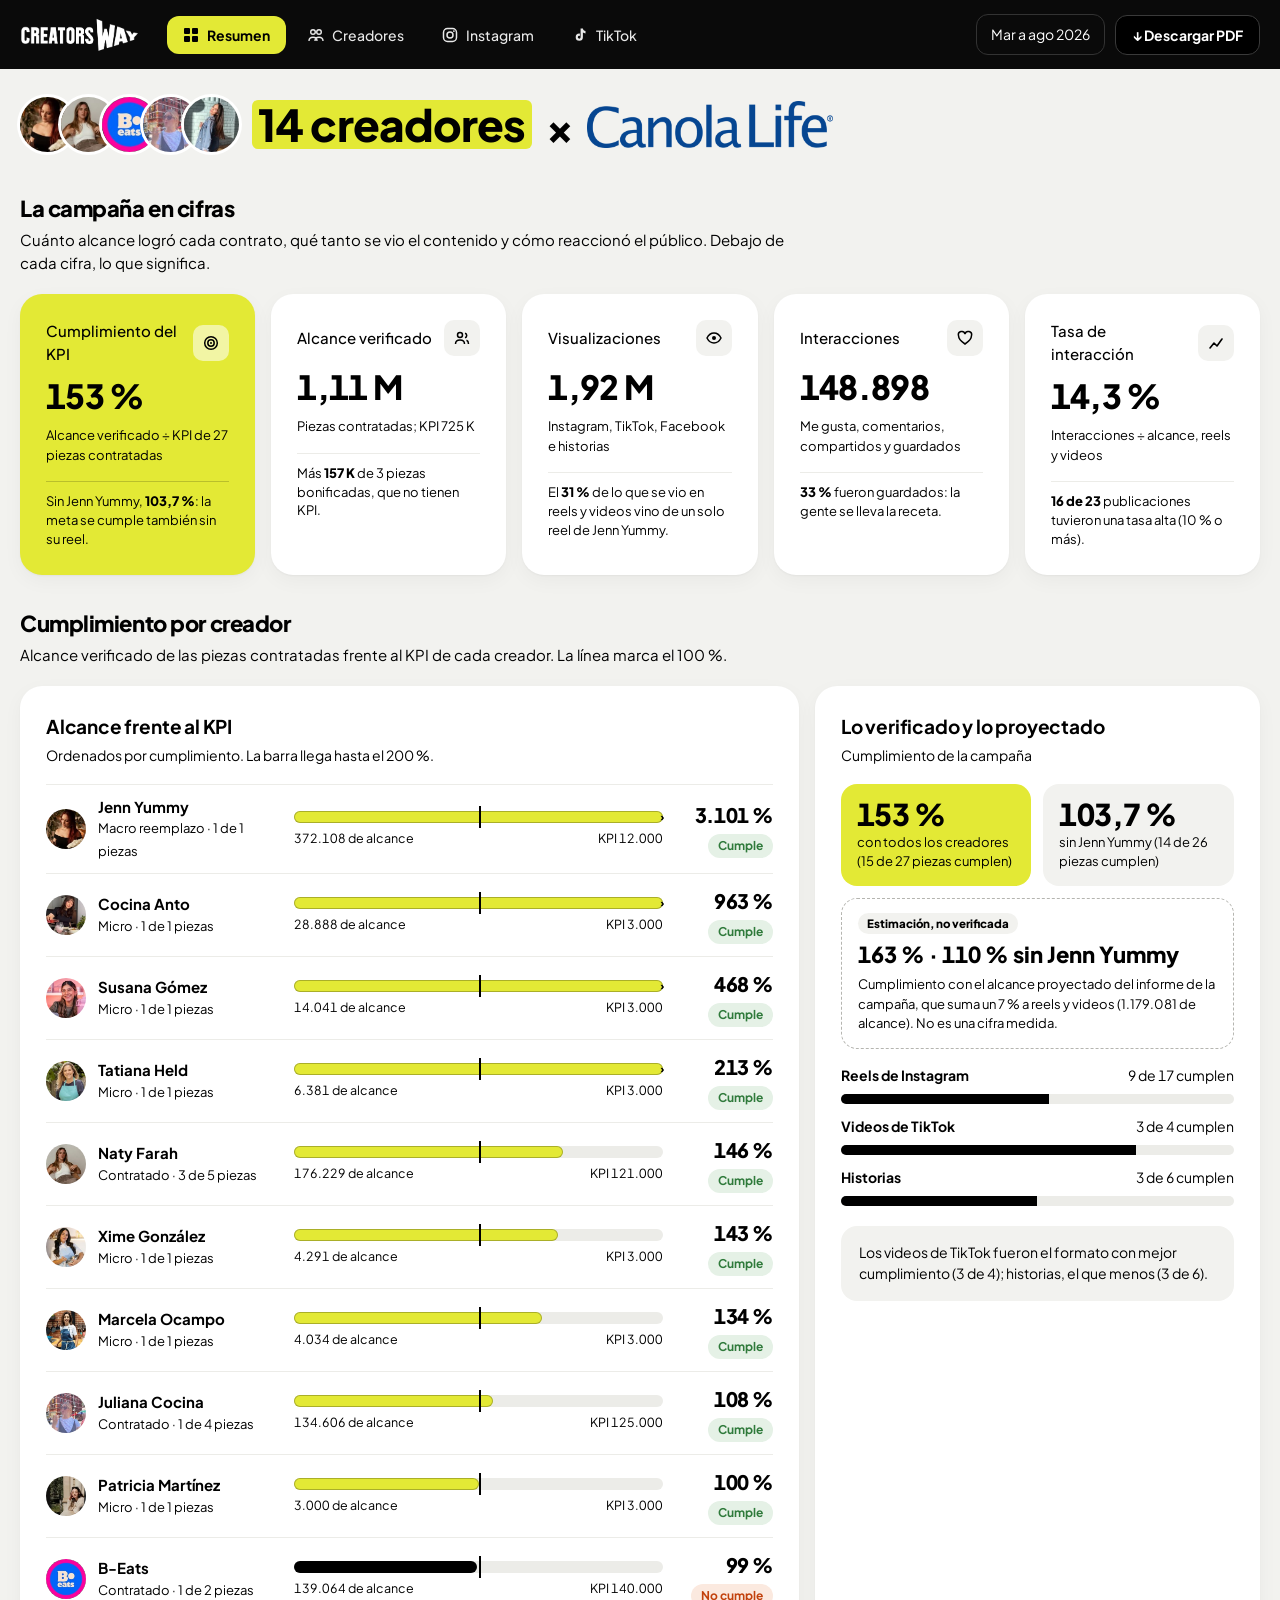
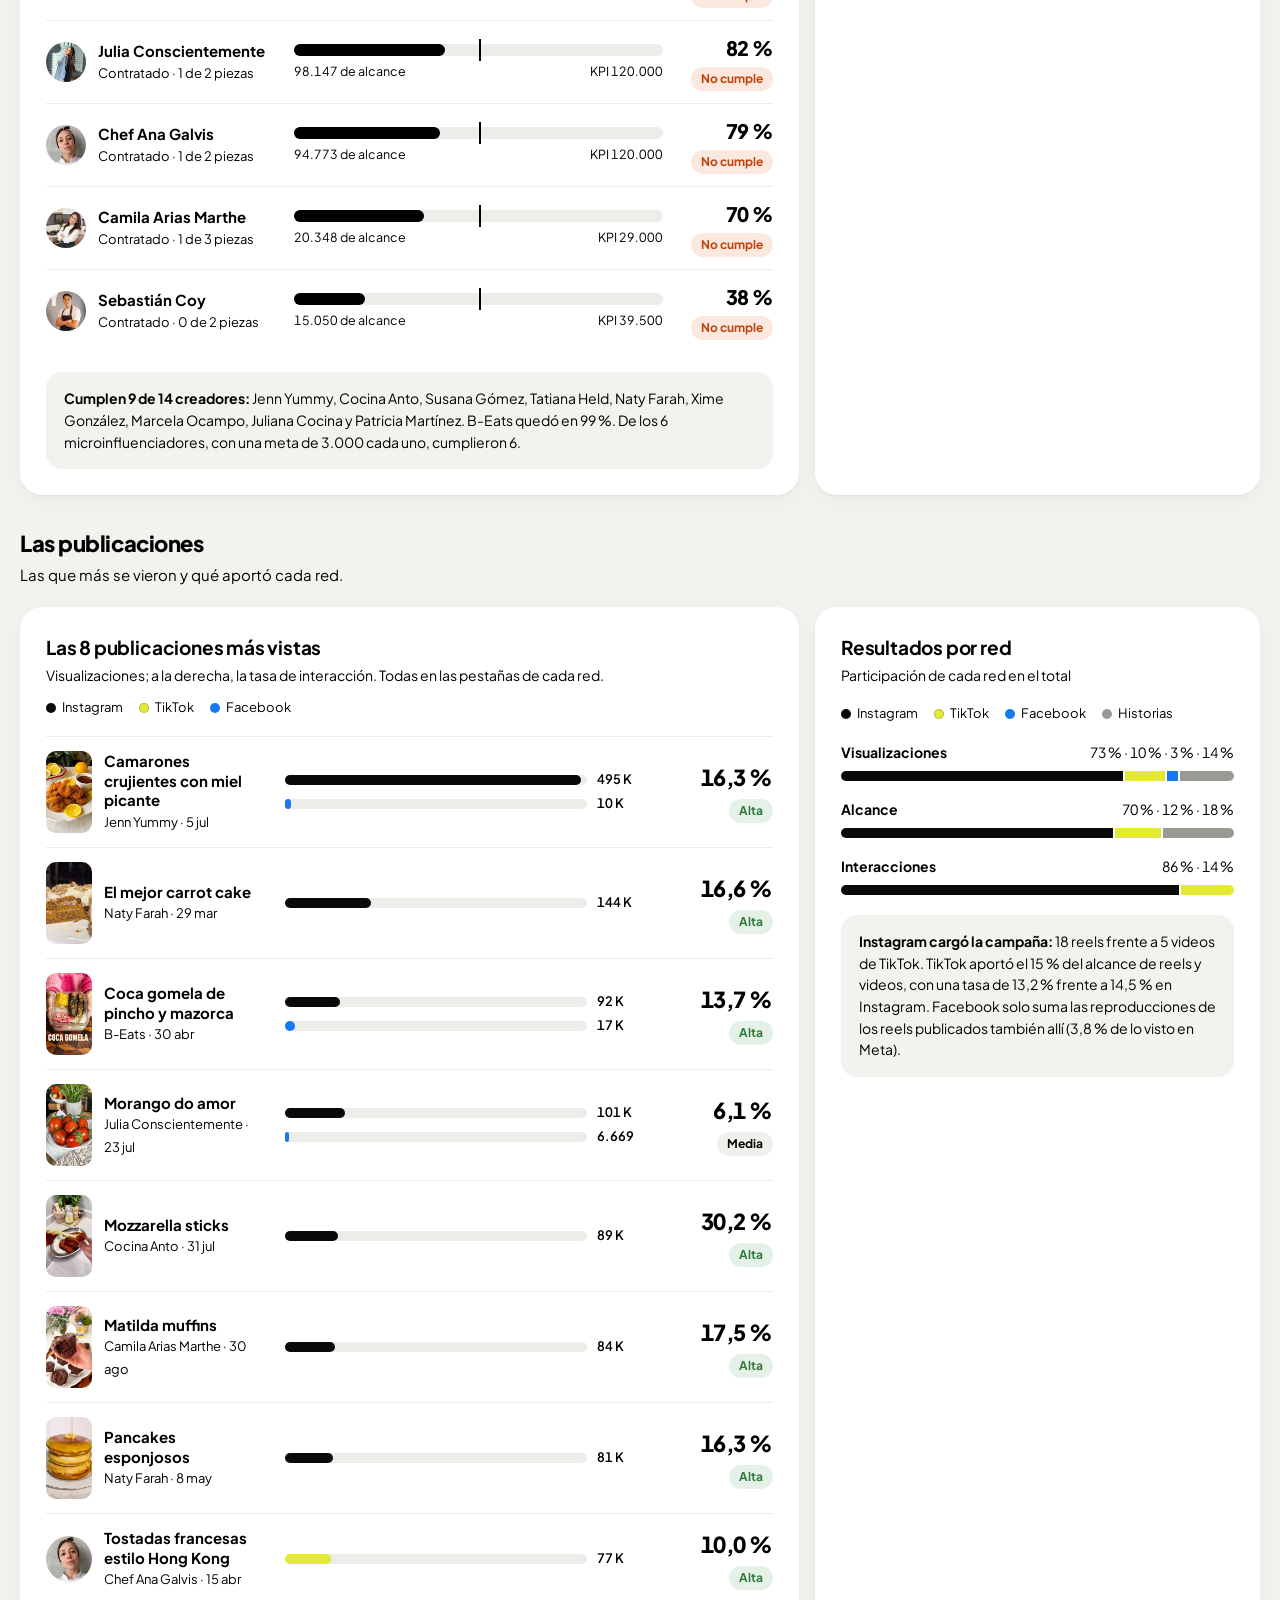
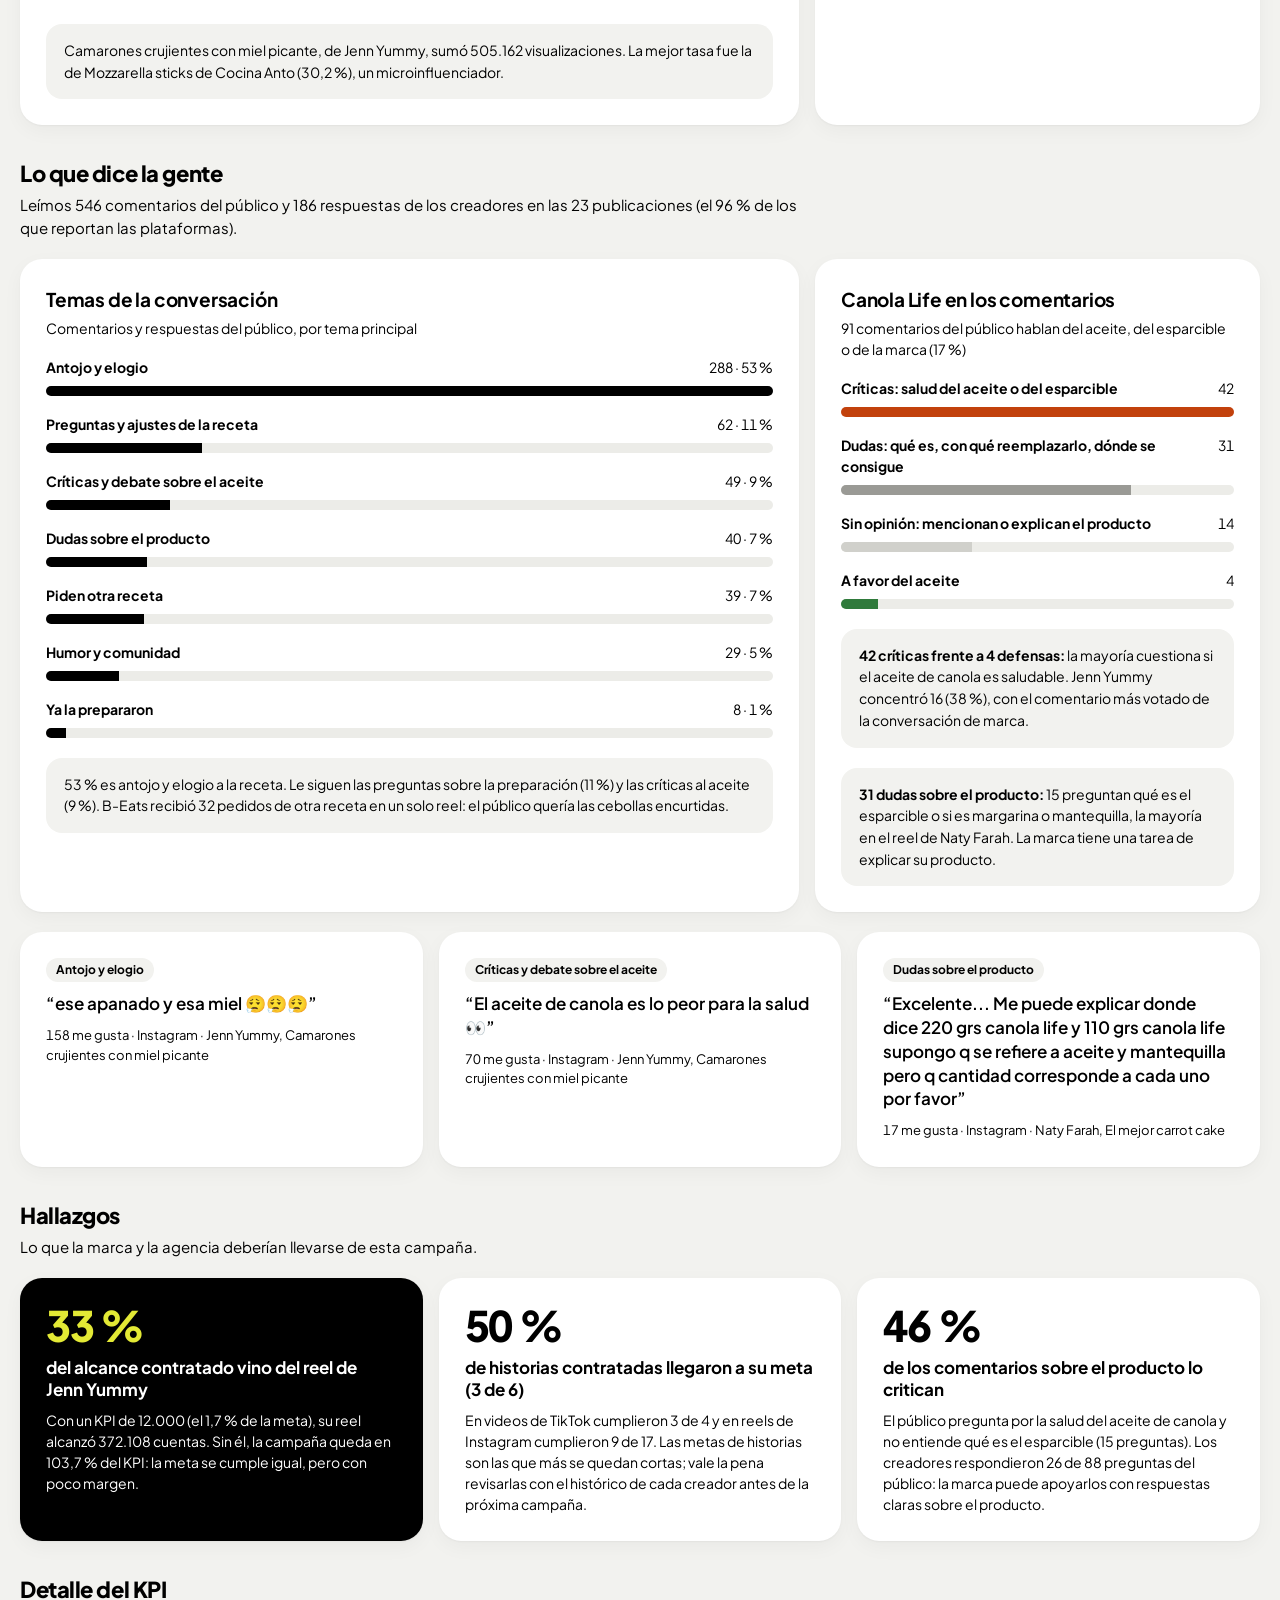
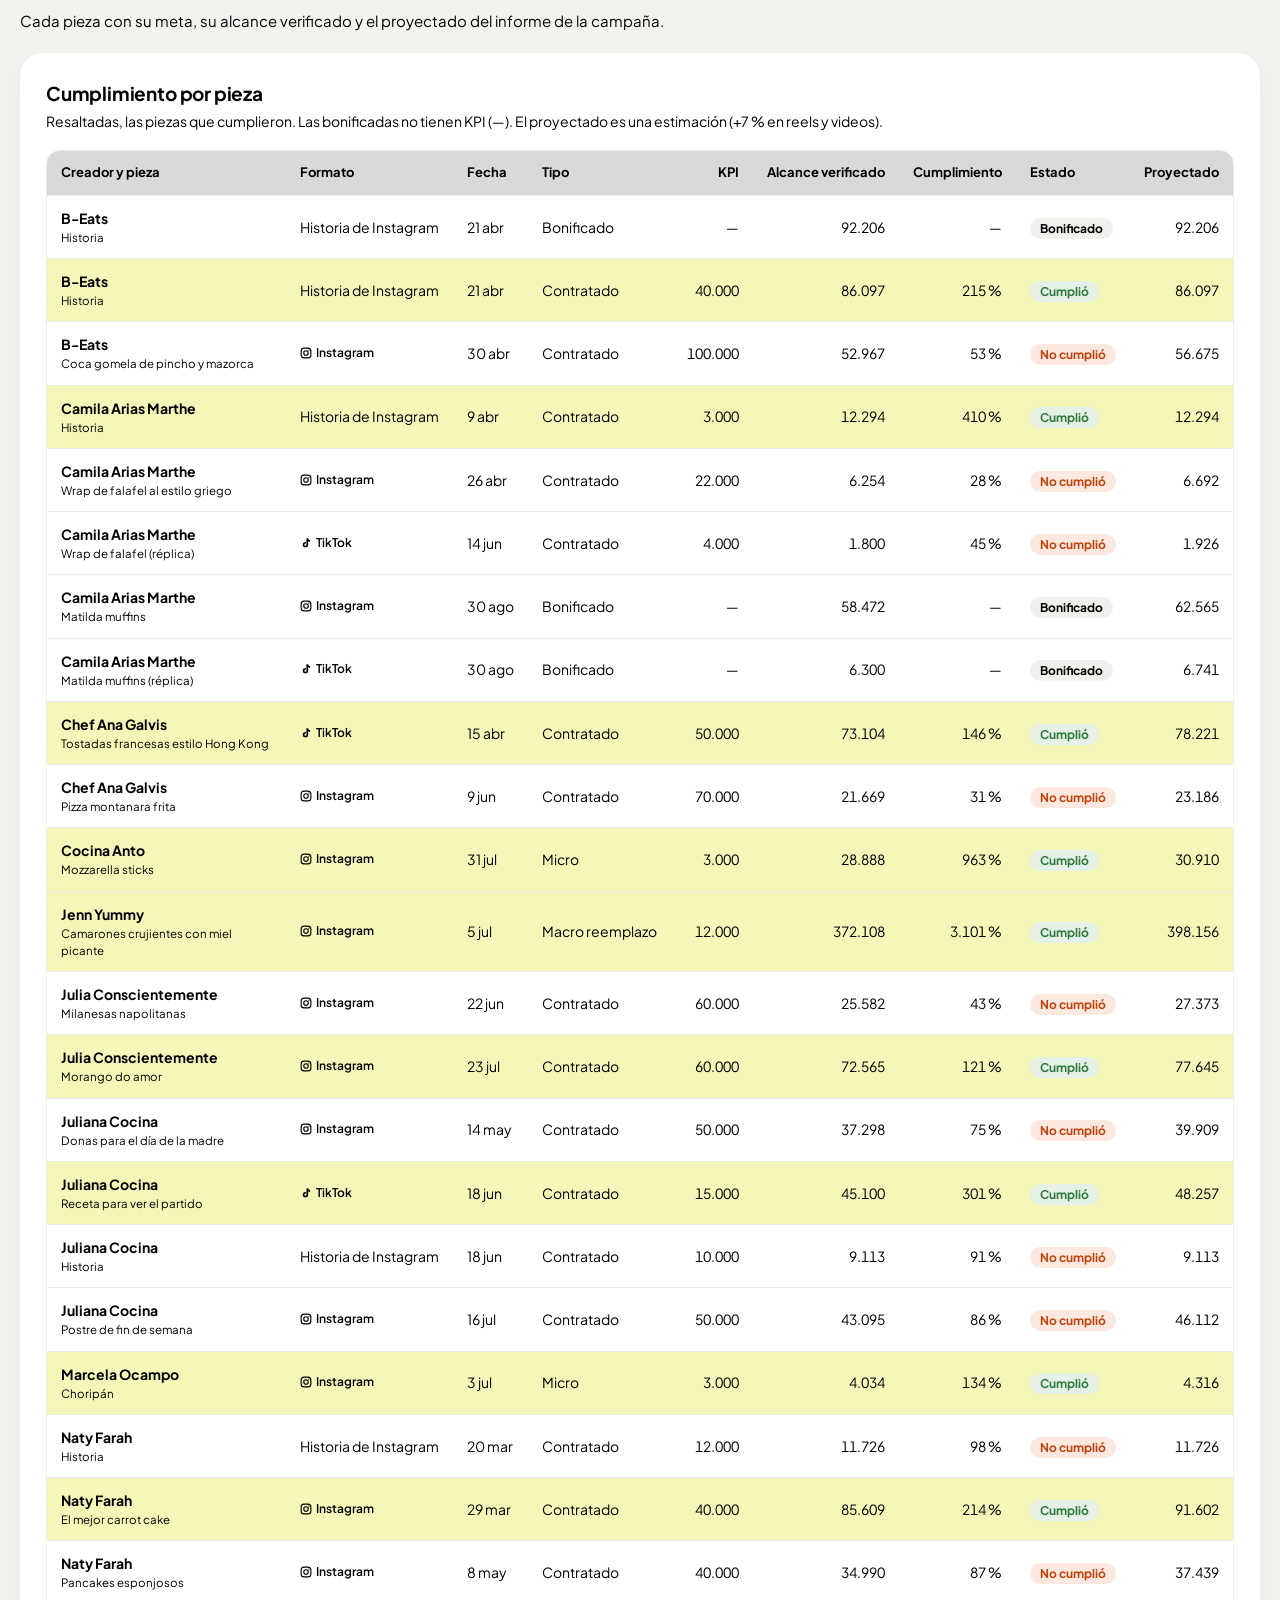
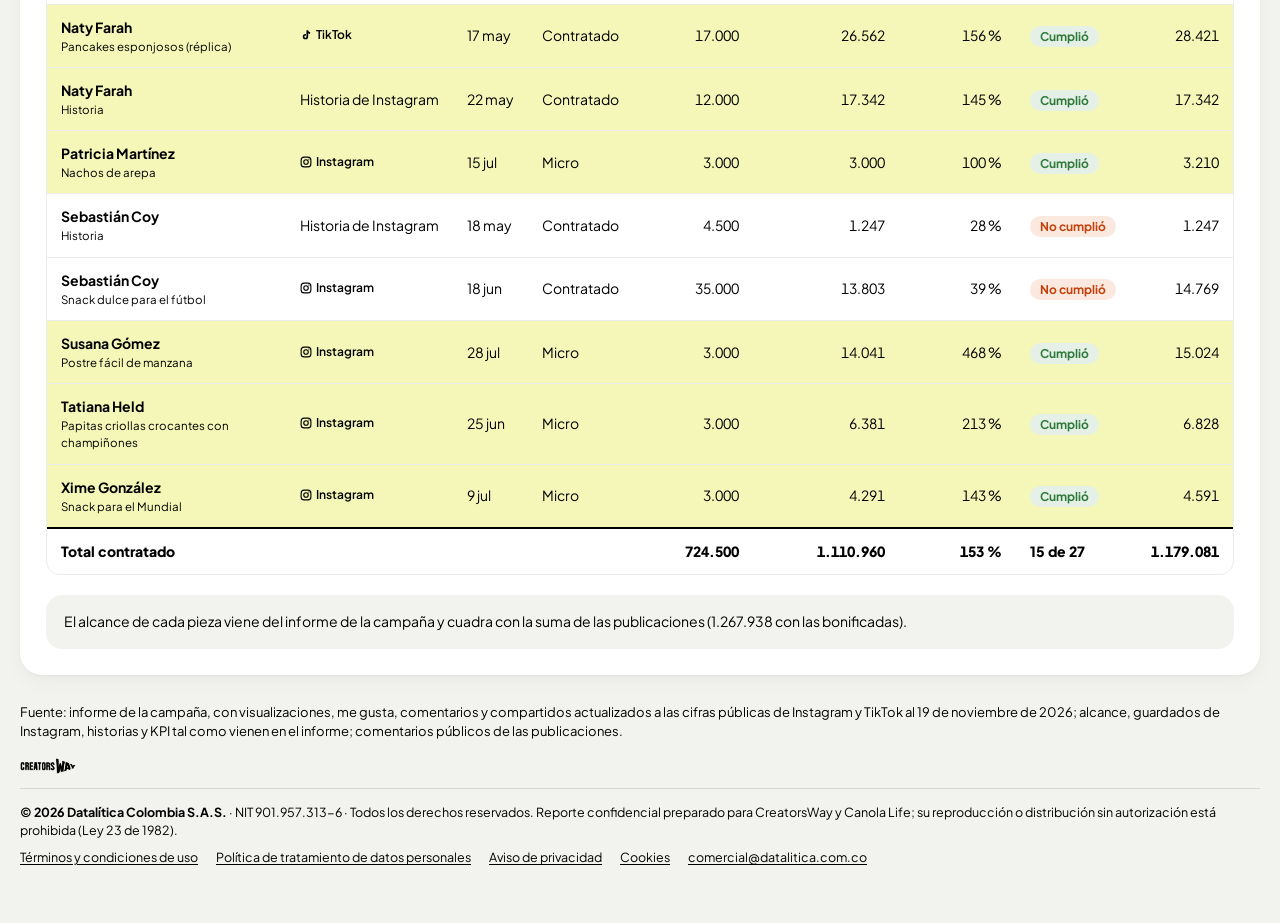
==== commit 5fa71771: "Actualización de cifras 2026-11-19 (automática: 71 cambios, 0 retenidos por el control) Co-Authored-" ====
--- a/canola-2026/index.html
+++ b/canola-2026/index.html
@@ -324,7 +324,7 @@
 <main class="page"><div class="wrap" id="view"></div></main>
 
 <script>
-const D={"id":"canola-2026","tipo":"creadores","marca":{"nombre":"Canola Life","handle":"canola.life","logo":"assets/logo-canola-life.png","web":"https://canolalife.com"},"periodo":"Mar a ago 2026","periodo_largo":"20 de marzo al 30 de agosto de 2026","publicasCapturado":"2026-11-16","tabs":["resumen","creadores","instagram","tiktok"],"creadores":[{"id":"jenn-yummy","nombre":"Jenn Yummy","ig":"yummy__journey","tt":null,"tipo":"Macro reemplazo","avatar":"assets/canola-2026/avatar-yummy__journey.jpg","piezas":["DaayGBuPL3M"],"n_reels":1,"n_tt":0,"n_hist":0,"kpi":12000,"alcance":372108,"pct":31.009,"cumple":true,"piezas_kpi":1,"piezas_cumplen":1,"bonificado":0,"v":504684,"reach":372108,"i":60599,"er":0.16285325765637934,"comments":113,"tono":{"negativo":16,"duda":1,"positivo":2}},{"id":"cocina-anto","nombre":"Cocina Anto","ig":"cocinantop_","tt":null,"tipo":"Micro","avatar":"assets/canola-2026/avatar-cocinantop_.jpg","piezas":["Dbd4NI5RG71"],"n_reels":1,"n_tt":0,"n_hist":0,"kpi":3000,"alcance":28888,"pct":9.629333333333333,"cumple":true,"piezas_kpi":1,"piezas_cumplen":1,"bonificado":0,"v":88576,"reach":28888,"i":8724,"er":0.3019939075048463,"comments":9,"tono":{}},{"id":"susana-gomez","nombre":"Susana Gómez","ig":"susisouffle","tt":null,"tipo":"Micro","avatar":"assets/canola-2026/avatar-susisouffle.jpg","piezas":["DbWBOu2Rec2"],"n_reels":1,"n_tt":0,"n_hist":0,"kpi":3000,"alcance":14041,"pct":4.6803333333333335,"cumple":true,"piezas_kpi":1,"piezas_cumplen":1,"bonificado":0,"v":22499,"reach":14041,"i":1446,"er":0.10298411794031764,"comments":7,"tono":{"positivo":1,"neutro":1}},{"id":"tatiana-held","nombre":"Tatiana Held","ig":"cocinadecasa_tatianaheld","tt":null,"tipo":"Micro","avatar":"assets/canola-2026/avatar-cocinadecasa_tatianaheld.jpg","piezas":["DaBX90cPPrO"],"n_reels":1,"n_tt":0,"n_hist":0,"kpi":3000,"alcance":6381,"pct":2.127,"cumple":true,"piezas_kpi":1,"piezas_cumplen":1,"bonificado":0,"v":9356,"reach":6381,"i":456,"er":0.07146215326751293,"comments":6,"tono":{}},{"id":"naty-farah","nombre":"Naty Farah","ig":"natyfarah","tt":"natifarah","tipo":"Contratado","avatar":"assets/canola-2026/avatar-natyfarah.jpg","piezas":["DWeVfAqBprj","DYFd4oKhkUo","7640869859097873685"],"n_reels":2,"n_tt":1,"n_hist":2,"kpi":121000,"alcance":176229,"pct":1.4564380165289257,"cumple":true,"piezas_kpi":5,"piezas_cumplen":3,"bonificado":0,"v":299041,"reach":147161,"i":23820,"er":0.16186353721434346,"comments":157,"tono":{"duda":22,"neutro":11,"positivo":1,"negativo":6}},{"id":"xime-gonzalez","nombre":"Xime González","ig":"ximepastelera","tt":null,"tipo":"Micro","avatar":"assets/canola-2026/avatar-ximepastelera.jpg","piezas":["DalwK8AoJHN"],"n_reels":1,"n_tt":0,"n_hist":0,"kpi":3000,"alcance":4291,"pct":1.4303333333333332,"cumple":true,"piezas_kpi":1,"piezas_cumplen":1,"bonificado":0,"v":8788,"reach":4291,"i":340,"er":0.07923560941505477,"comments":6,"tono":{}},{"id":"marcela-ocampo","nombre":"Marcela Ocampo","ig":"marce_cocina_","tt":null,"tipo":"Micro","avatar":"assets/canola-2026/avatar-marce_cocina_.jpg","piezas":["DaVm-WiRaWY"],"n_reels":1,"n_tt":0,"n_hist":0,"kpi":3000,"alcance":4034,"pct":1.3446666666666667,"cumple":true,"piezas_kpi":1,"piezas_cumplen":1,"bonificado":0,"v":6613,"reach":4034,"i":338,"er":0.08378780366881507,"comments":5,"tono":{}},{"id":"juliana-cocina","nombre":"Juliana Cocina","ig":"juliana.cocina","tt":"juliana.cocina","tipo":"Contratado","avatar":"assets/canola-2026/avatar-juliana.cocina.jpg","piezas":["DYVcbwGhlck","7652731242810608914","Da3Ca-wBut-"],"n_reels":2,"n_tt":1,"n_hist":1,"kpi":125000,"alcance":134606,"pct":1.076848,"cumple":true,"piezas_kpi":4,"piezas_cumplen":1,"bonificado":0,"v":221268,"reach":125493,"i":15652,"er":0.12472408819615437,"comments":102,"tono":{"negativo":4,"neutro":1,"duda":3}},{"id":"patricia-martinez","nombre":"Patricia Martínez","ig":"patsmartinezl","tt":null,"tipo":"Micro","avatar":"assets/canola-2026/avatar-patsmartinezl.jpg","piezas":["Da0LXtuBqEI"],"n_reels":1,"n_tt":0,"n_hist":0,"kpi":3000,"alcance":3000,"pct":1.0,"cumple":true,"piezas_kpi":1,"piezas_cumplen":1,"bonificado":0,"v":5402,"reach":3000,"i":200,"er":0.06666666666666667,"comments":4,"tono":{}},{"id":"b-eats","nombre":"B-Eats","ig":"b.eats___","tt":null,"tipo":"Contratado","avatar":"assets/canola-2026/avatar-b.eats___.jpg","piezas":["DXxf56SjMvL"],"n_reels":1,"n_tt":0,"n_hist":2,"kpi":140000,"alcance":139064,"pct":0.9933142857142857,"cumple":false,"piezas_kpi":2,"piezas_cumplen":1,"bonificado":92206,"v":313682,"reach":52967,"i":7241,"er":0.13670776143636604,"comments":68,"tono":{"negativo":3}},{"id":"julia-conscientemente","nombre":"Julia Conscientemente","ig":"juliaconsciente_mente","tt":null,"tipo":"Contratado","avatar":"assets/canola-2026/avatar-juliaconsciente_mente.jpg","piezas":["DZ6Rfb4xI1Z","DbJqzxRPpuz"],"n_reels":2,"n_tt":0,"n_hist":0,"kpi":120000,"alcance":98147,"pct":0.8178916666666667,"cumple":false,"piezas_kpi":2,"piezas_cumplen":1,"bonificado":0,"v":157708,"reach":98147,"i":5954,"er":0.060664105881993335,"comments":79,"tono":{"negativo":4,"neutro":1}},{"id":"chef-ana-galvis","nombre":"Chef Ana Galvis","ig":"chefanagalvis","tt":"chefanagalvis","tipo":"Contratado","avatar":"assets/canola-2026/avatar-chefanagalvis.jpg","piezas":["7629112348766194951","DZYYddVv72H"],"n_reels":1,"n_tt":1,"n_hist":0,"kpi":120000,"alcance":94773,"pct":0.789775,"cumple":false,"piezas_kpi":2,"piezas_cumplen":1,"bonificado":0,"v":119854,"reach":94773,"i":8891,"er":0.09381363890559548,"comments":103,"tono":{"negativo":7,"duda":1}},{"id":"camila-arias","nombre":"Camila Arias Marthe","ig":"camilaariasmarthe","tt":"camiariasmarthe","tipo":"Contratado","avatar":"assets/canola-2026/avatar-camilaariasmarthe.jpg","piezas":["DXnPHF_DThk","7651381201760029972","Dcrp0CuAaxJ","7679981421196250375"],"n_reels":2,"n_tt":2,"n_hist":1,"kpi":29000,"alcance":20348,"pct":0.701655172413793,"cumple":false,"piezas_kpi":3,"piezas_cumplen":1,"bonificado":64772,"v":131140,"reach":72826,"i":13124,"er":0.18021036443028587,"comments":48,"tono":{"negativo":1,"duda":1}},{"id":"sebastian-coy","nombre":"Sebastián Coy","ig":"sebastian_coy","tt":null,"tipo":"Contratado","avatar":"assets/canola-2026/avatar-sebastian_coy.jpg","piezas":["DZvnF2wO_jj"],"n_reels":1,"n_tt":0,"n_hist":1,"kpi":39500,"alcance":15050,"pct":0.3810126582278481,"cumple":false,"piezas_kpi":2,"piezas_cumplen":0,"bonificado":0,"v":29774,"reach":13803,"i":2046,"er":0.14822864594653337,"comments":59,"tono":{"duda":3,"negativo":1}}],"pieces":[{"id":"DWeVfAqBprj","creador":"naty-farah","red":"ig","t":"El mejor carrot cake","fecha":"2026-03-29","f":"29 mar","url":"https://www.instagram.com/reel/DWeVfAqBprj/","img":"assets/canola-2026/reel-DWeVfAqBprj.jpg","collab":true,"dur_s":130,"v":143491,"fbv":0,"r":85609,"likes":6760,"comments":105,"shares":2231,"s":5156,"i":14252,"er":0.16647782359331378,"lvl":"alta","corte":"2026-11-16","kpi":{"tipo":"Contratado","kpi":40000,"alcance":85609,"proyectado":91602,"cumple":true,"pct":2.140225,"estado_excel":"Cumplió"}},{"id":"7629112348766194951","creador":"chef-ana-galvis","red":"tt","t":"Tostadas francesas estilo Hong Kong","fecha":"2026-04-15","f":"15 abr","url":"https://www.tiktok.com/@chefanagalvis/video/7629112348766194951","img":null,"collab":true,"dur_s":83,"v":77200,"fbv":0,"r":73104,"likes":3962,"comments":61,"shares":876,"s":2435,"i":7334,"er":0.10032282775224338,"lvl":"alta","corte":"2026-11-16","kpi":{"tipo":"Contratado","kpi":50000,"alcance":73104,"proyectado":78221,"cumple":true,"pct":1.46208,"estado_excel":"Cumplió"}},{"id":"DXnPHF_DThk","creador":"camila-arias","red":"ig","t":"Wrap de falafel al estilo griego","fecha":"2026-04-26","f":"26 abr","url":"https://www.instagram.com/reel/DXnPHF_DThk/","img":"assets/canola-2026/reel-DXnPHF_DThk.jpg","collab":false,"dur_s":55,"v":9626,"fbv":2765,"r":6254,"likes":366,"comments":9,"shares":115,"s":253,"i":743,"er":0.11880396546210426,"lvl":"alta","corte":"2026-11-16","kpi":{"tipo":"Contratado","kpi":22000,"alcance":6254,"proyectado":6692,"cumple":false,"pct":0.2842727272727273,"estado_excel":"No cumplió"}},{"id":"DXxf56SjMvL","creador":"b-eats","red":"ig","t":"Coca gomela de pincho y mazorca","fecha":"2026-04-30","f":"30 abr","url":"https://www.instagram.com/reel/DXxf56SjMvL/","img":"assets/canola-2026/reel-DXxf56SjMvL.jpg","collab":true,"dur_s":80,"v":92139,"fbv":16548,"r":52967,"likes":4876,"comments":68,"shares":627,"s":1670,"i":7241,"er":0.13670776143636604,"lvl":"alta","corte":"2026-11-16","kpi":{"tipo":"Contratado","kpi":100000,"alcance":52967,"proyectado":56675,"cumple":false,"pct":0.52967,"estado_excel":"No cumplió"}},{"id":"DYFd4oKhkUo","creador":"naty-farah","red":"ig","t":"Pancakes esponjosos","fecha":"2026-05-08","f":"8 may","url":"https://www.instagram.com/reel/DYFd4oKhkUo/","img":"assets/canola-2026/reel-DYFd4oKhkUo.jpg","collab":true,"dur_s":39,"v":80943,"fbv":0,"r":34990,"likes":3185,"comments":39,"shares":1067,"s":1421,"i":5712,"er":0.16324664189768506,"lvl":"alta","corte":"2026-11-16","kpi":{"tipo":"Contratado","kpi":40000,"alcance":34990,"proyectado":37439,"cumple":false,"pct":0.87475,"estado_excel":"No cumplió"}},{"id":"DYVcbwGhlck","creador":"juliana-cocina","red":"ig","t":"Donas para el día de la madre","fecha":"2026-05-14","f":"14 may","url":"https://www.instagram.com/reel/DYVcbwGhlck/","img":"assets/canola-2026/reel-DYVcbwGhlck.jpg","collab":true,"dur_s":40,"v":74113,"fbv":0,"r":37298,"likes":3050,"comments":51,"shares":296,"s":953,"i":4350,"er":0.11662823743900477,"lvl":"alta","corte":"2026-11-16","kpi":{"tipo":"Contratado","kpi":50000,"alcance":37298,"proyectado":39909,"cumple":false,"pct":0.74596,"estado_excel":"No cumplió"}},{"id":"7640869859097873685","creador":"naty-farah","red":"tt","t":"Pancakes esponjosos (réplica)","fecha":"2026-05-17","f":"17 may","url":"https://www.tiktok.com/@natifarah/video/7640869859097873685","img":null,"collab":true,"dur_s":38,"v":39400,"fbv":0,"r":26562,"likes":2519,"comments":13,"shares":346,"s":978,"i":3856,"er":0.14516979143136813,"lvl":"alta","corte":"2026-11-16","kpi":{"tipo":"Contratado","kpi":17000,"alcance":26562,"proyectado":28421,"cumple":true,"pct":1.562470588235294,"estado_excel":"Cumplió"}},{"id":"DZYYddVv72H","creador":"chef-ana-galvis","red":"ig","t":"Pizza montanara frita","fecha":"2026-06-09","f":"9 jun","url":"https://www.instagram.com/reel/DZYYddVv72H/","img":"assets/canola-2026/reel-DZYYddVv72H.jpg","collab":true,"dur_s":83,"v":35590,"fbv":7064,"r":21669,"likes":1054,"comments":42,"shares":136,"s":325,"i":1557,"er":0.07185380035996124,"lvl":"media","corte":"2026-11-16","kpi":{"tipo":"Contratado","kpi":70000,"alcance":21669,"proyectado":23186,"cumple":false,"pct":0.30955714285714286,"estado_excel":"No cumplió"}},{"id":"7651381201760029972","creador":"camila-arias","red":"tt","t":"Wrap de falafel (réplica)","fecha":"2026-06-14","f":"14 jun","url":"https://www.tiktok.com/@camiariasmarthe/video/7651381201760029972","img":null,"collab":true,"dur_s":55,"v":5015,"fbv":0,"r":1800,"likes":168,"comments":2,"shares":26,"s":112,"i":308,"er":0.1711111111111111,"lvl":"alta","corte":"2026-11-16","kpi":{"tipo":"Contratado","kpi":4000,"alcance":1800,"proyectado":1926,"cumple":false,"pct":0.45,"estado_excel":"No cumplió"}},{"id":"DZvnF2wO_jj","creador":"sebastian-coy","red":"ig","t":"Snack dulce para el fútbol","fecha":"2026-06-18","f":"18 jun","url":"https://www.instagram.com/reel/DZvnF2wO_jj/","img":"assets/canola-2026/reel-DZvnF2wO_jj.jpg","collab":true,"dur_s":86,"v":28207,"fbv":0,"r":13803,"likes":1067,"comments":59,"shares":174,"s":746,"i":2046,"er":0.14822864594653337,"lvl":"alta","corte":"2026-11-16","kpi":{"tipo":"Contratado","kpi":35000,"alcance":13803,"proyectado":14769,"cumple":false,"pct":0.3943714285714286,"estado_excel":"No cumplió"}},{"id":"7652731242810608914","creador":"juliana-cocina","red":"tt","t":"Receta para ver el partido","fecha":"2026-06-18","f":"18 jun","url":"https://www.tiktok.com/@juliana.cocina/video/7652731242810608914","img":null,"collab":true,"dur_s":61,"v":58600,"fbv":0,"r":45100,"likes":4767,"comments":17,"shares":420,"s":1594,"i":6798,"er":0.15073170731707317,"lvl":"alta","corte":"2026-11-16","kpi":{"tipo":"Contratado","kpi":15000,"alcance":45100,"proyectado":48257,"cumple":true,"pct":3.006666666666667,"estado_excel":"Cumplió"}},{"id":"DZ6Rfb4xI1Z","creador":"julia-conscientemente","red":"ig","t":"Milanesas napolitanas","fecha":"2026-06-22","f":"22 jun","url":"https://www.instagram.com/reel/DZ6Rfb4xI1Z/","img":"assets/canola-2026/reel-DZ6Rfb4xI1Z.jpg","collab":true,"dur_s":59,"v":38914,"fbv":11004,"r":25582,"likes":819,"comments":24,"shares":211,"s":504,"i":1558,"er":0.06090219685716519,"lvl":"media","corte":"2026-11-16","kpi":{"tipo":"Contratado","kpi":60000,"alcance":25582,"proyectado":27373,"cumple":false,"pct":0.42636666666666667,"estado_excel":"No cumplió"}},{"id":"DaBX90cPPrO","creador":"tatiana-held","red":"ig","t":"Papitas criollas crocantes con champiñones","fecha":"2026-06-25","f":"25 jun","url":"https://www.instagram.com/reel/DaBX90cPPrO/","img":"assets/canola-2026/reel-DaBX90cPPrO.jpg","collab":true,"dur_s":44,"v":8934,"fbv":422,"r":6381,"likes":313,"comments":6,"shares":15,"s":122,"i":456,"er":0.07146215326751293,"lvl":"media","corte":"2026-11-16","kpi":{"tipo":"Micro","kpi":3000,"alcance":6381,"proyectado":6828,"cumple":true,"pct":2.127,"estado_excel":"Cumplió"}},{"id":"DaVm-WiRaWY","creador":"marcela-ocampo","red":"ig","t":"Choripán","fecha":"2026-07-03","f":"3 jul","url":"https://www.instagram.com/reel/DaVm-WiRaWY/","img":"assets/canola-2026/reel-DaVm-WiRaWY.jpg","collab":false,"dur_s":62,"v":6029,"fbv":584,"r":4034,"likes":196,"comments":5,"shares":35,"s":102,"i":338,"er":0.08378780366881507,"lvl":"media","corte":"2026-11-16","kpi":{"tipo":"Micro","kpi":3000,"alcance":4034,"proyectado":4316,"cumple":true,"pct":1.3446666666666667,"estado_excel":"Cumplió"}},{"id":"DaayGBuPL3M","creador":"jenn-yummy","red":"ig","t":"Camarones crujientes con miel picante","fecha":"2026-07-05","f":"5 jul","url":"https://www.instagram.com/reel/DaayGBuPL3M/","img":"assets/canola-2026/reel-DaayGBuPL3M.jpg","collab":true,"dur_s":82,"v":494203,"fbv":10481,"r":372108,"likes":24316,"comments":113,"shares":13370,"s":22800,"i":60599,"er":0.16285325765637934,"lvl":"alta","corte":"2026-11-16","kpi":{"tipo":"Macro reemplazo","kpi":12000,"alcance":372108,"proyectado":398156,"cumple":true,"pct":31.009,"estado_excel":"Cumplió"}},{"id":"DalwK8AoJHN","creador":"xime-gonzalez","red":"ig","t":"Snack para el Mundial","fecha":"2026-07-09","f":"9 jul","url":"https://www.instagram.com/reel/DalwK8AoJHN/","img":"assets/canola-2026/reel-DalwK8AoJHN.jpg","collab":true,"dur_s":60,"v":8788,"fbv":0,"r":4291,"likes":241,"comments":6,"shares":24,"s":69,"i":340,"er":0.07923560941505477,"lvl":"media","corte":"2026-11-16","kpi":{"tipo":"Micro","kpi":3000,"alcance":4291,"proyectado":4591,"cumple":true,"pct":1.4303333333333332,"estado_excel":"Cumplió"}},{"id":"Da0LXtuBqEI","creador":"patricia-martinez","red":"ig","t":"Nachos de arepa","fecha":"2026-07-15","f":"15 jul","url":"https://www.instagram.com/reel/Da0LXtuBqEI/","img":"assets/canola-2026/reel-Da0LXtuBqEI.jpg","collab":true,"dur_s":27,"v":5402,"fbv":0,"r":3000,"likes":125,"comments":4,"shares":28,"s":43,"i":200,"er":0.06666666666666667,"lvl":"media","corte":"2026-11-16","kpi":{"tipo":"Micro","kpi":3000,"alcance":3000,"proyectado":3210,"cumple":true,"pct":1.0,"estado_excel":"Cumplió"}},{"id":"Da3Ca-wBut-","creador":"juliana-cocina","red":"ig","t":"Postre de fin de semana","fecha":"2026-07-16","f":"16 jul","url":"https://www.instagram.com/reel/Da3Ca-wBut-/","img":"assets/canola-2026/reel-Da3Ca-wBut-.jpg","collab":false,"dur_s":33,"v":76922,"fbv":0,"r":43095,"likes":2794,"comments":34,"shares":376,"s":1300,"i":4504,"er":0.10451328460378234,"lvl":"alta","corte":"2026-11-16","kpi":{"tipo":"Contratado","kpi":50000,"alcance":43095,"proyectado":46112,"cumple":false,"pct":0.8619,"estado_excel":"No cumplió"}},{"id":"DbJqzxRPpuz","creador":"julia-conscientemente","red":"ig","t":"Morango do amor","fecha":"2026-07-23","f":"23 jul","url":"https://www.instagram.com/reel/DbJqzxRPpuz/","img":"assets/canola-2026/reel-DbJqzxRPpuz.jpg","collab":true,"dur_s":52,"v":101121,"fbv":6669,"r":72565,"likes":2610,"comments":55,"shares":631,"s":1100,"i":4396,"er":0.06058016950320402,"lvl":"media","corte":"2026-11-16","kpi":{"tipo":"Contratado","kpi":60000,"alcance":72565,"proyectado":77645,"cumple":true,"pct":1.2094166666666666,"estado_excel":"Cumplió"}},{"id":"DbWBOu2Rec2","creador":"susana-gomez","red":"ig","t":"Postre fácil de manzana","fecha":"2026-07-28","f":"28 jul","url":"https://www.instagram.com/reel/DbWBOu2Rec2/","img":"assets/canola-2026/reel-DbWBOu2Rec2.jpg","collab":true,"dur_s":90,"v":22499,"fbv":0,"r":14041,"likes":730,"comments":7,"shares":139,"s":570,"i":1446,"er":0.10298411794031764,"lvl":"alta","corte":"2026-11-16","kpi":{"tipo":"Micro","kpi":3000,"alcance":14041,"proyectado":15024,"cumple":true,"pct":4.6803333333333335,"estado_excel":"Cumplió"}},{"id":"Dbd4NI5RG71","creador":"cocina-anto","red":"ig","t":"Mozzarella sticks","fecha":"2026-07-31","f":"31 jul","url":"https://www.instagram.com/reel/Dbd4NI5RG71/","img":"assets/canola-2026/reel-Dbd4NI5RG71.jpg","collab":true,"dur_s":61,"v":88576,"fbv":0,"r":28888,"likes":6541,"comments":9,"shares":1414,"s":760,"i":8724,"er":0.3019939075048463,"lvl":"alta","corte":"2026-11-16","kpi":{"tipo":"Micro","kpi":3000,"alcance":28888,"proyectado":30910,"cumple":true,"pct":9.629333333333333,"estado_excel":"Cumplió"}},{"id":"Dcrp0CuAaxJ","creador":"camila-arias","red":"ig","t":"Matilda muffins","fecha":"2026-08-30","f":"30 ago","url":"https://www.instagram.com/reel/Dcrp0CuAaxJ/","img":"assets/canola-2026/reel-Dcrp0CuAaxJ.jpg","collab":true,"dur_s":54,"v":83498,"fbv":0,"r":58472,"likes":3998,"comments":34,"shares":1483,"s":4700,"i":10215,"er":0.1746990012313586,"lvl":"alta","corte":"2026-11-16","kpi":{"tipo":"Bonificado","kpi":null,"alcance":58472,"proyectado":62565,"cumple":null,"pct":null,"estado_excel":"Bonificado"}},{"id":"7679981421196250375","creador":"camila-arias","red":"tt","t":"Matilda muffins (réplica)","fecha":"2026-08-30","f":"30 ago","url":"https://www.tiktok.com/@camiariasmarthe/video/7679981421196250375","img":null,"collab":true,"dur_s":54,"v":16000,"fbv":0,"r":6300,"likes":1013,"comments":3,"shares":127,"s":715,"i":1858,"er":0.2949206349206349,"lvl":"alta","corte":"2026-11-16","kpi":{"tipo":"Bonificado","kpi":null,"alcance":6300,"proyectado":6741,"cumple":null,"pct":null,"estado_excel":"Bonificado"}}],"stories":[{"creador":"naty-farah","fecha":"2026-03-20","f":"20 mar","viewers":11726,"views":15021,"inter":198,"sticker":11,"link":0,"visits":55,"kpi":{"tipo":"Contratado","kpi":12000,"alcance":11726,"proyectado":11726,"cumple":false,"pct":0.9771666666666666,"estado_excel":"No cumplió"}},{"creador":"camila-arias","fecha":"2026-04-09","f":"9 abr","viewers":12294,"views":14236,"inter":616,"sticker":15,"link":0,"visits":196,"kpi":{"tipo":"Contratado","kpi":3000,"alcance":12294,"proyectado":12294,"cumple":true,"pct":4.098,"estado_excel":"Cumplió"}},{"creador":"b-eats","fecha":"2026-04-21","f":"21 abr","viewers":92206,"views":103581,"inter":326,"sticker":109,"link":2,"visits":123,"kpi":{"tipo":"Bonificado","kpi":null,"alcance":92206,"proyectado":92206,"cumple":null,"pct":null,"estado_excel":"Bonificado"}},{"creador":"b-eats","fecha":"2026-04-21","f":"21 abr","viewers":86097,"views":101414,"inter":1262,"sticker":36,"link":7,"visits":562,"kpi":{"tipo":"Contratado","kpi":40000,"alcance":86097,"proyectado":86097,"cumple":true,"pct":2.152425,"estado_excel":"Cumplió"}},{"creador":"sebastian-coy","fecha":"2026-05-18","f":"18 may","viewers":1247,"views":1567,"inter":84,"sticker":8,"link":null,"visits":14,"kpi":{"tipo":"Contratado","kpi":4500,"alcance":1247,"proyectado":1247,"cumple":false,"pct":0.2771111111111111,"estado_excel":"No cumplió"}},{"creador":"naty-farah","fecha":"2026-05-22","f":"22 may","viewers":17342,"views":20186,"inter":514,"sticker":39,"link":1,"visits":164,"kpi":{"tipo":"Contratado","kpi":12000,"alcance":17342,"proyectado":17342,"cumple":true,"pct":1.4451666666666667,"estado_excel":"Cumplió"}},{"creador":"juliana-cocina","fecha":"2026-06-18","f":"18 jun","viewers":9113,"views":11633,"inter":159,"sticker":5,"link":null,"visits":35,"kpi":{"tipo":"Contratado","kpi":10000,"alcance":9113,"proyectado":9113,"cumple":false,"pct":0.9113,"estado_excel":"No cumplió"}}],"nets":{"ig":{"n":18,"v":1398995,"r":885047,"i":128677,"er":0.1453900188351579,"likes":63041,"comments":670,"shares":22372,"s":42594,"fbv":55537},"tt":{"n":5,"v":196215,"r":152866,"i":20154,"er":0.1318409587481847,"likes":12429,"comments":96,"shares":1795,"s":5834,"fbv":0}},"storiesTotal":{"n":7,"viewers":230025,"views":267638,"inter":3159,"sticker":223,"link":10,"visits":1149},"totals":{"views_ig":1398995,"views_tt":196215,"views_fb":55537,"views_st":267638,"views_all":1918385,"reach":1037913,"reach_all":1267938,"inter":148831,"er":0.14339448489420598,"saves":48428,"shares":24167,"comments":766},"kpi":{"kpi":724500,"alcance":1110960,"pct":1.533416149068323,"proyectado":1179081,"pct_proyectado":1.62744099378882,"piezas":27,"cumplen":15,"sin_macro":{"kpi":712500,"alcance":738852,"pct":1.0369852631578946,"proyectado":780925,"pct_proyectado":1.0960350877192981,"piezas":26,"cumplen":14},"macro":["Jenn Yummy"],"bonificado_alcance":156978,"bonificado_piezas":3,"alcance_verificado":1267938},"insights":{"top_piece":"Camarones crujientes con miel picante","top_creador":"Jenn Yummy","top_share_views":0.3057306782929183,"top_views":504684,"macro_nombre":"Jenn Yummy","macro_pct":31.009,"macro_reach_share":0.33494275221430114,"creadores_cumplen":["Jenn Yummy","Cocina Anto","Susana Gómez","Tatiana Held","Naty Farah","Xime González","Marcela Ocampo","Juliana Cocina","Patricia Martínez"],"n_creadores_kpi":14,"casi":[{"nombre":"B-Eats","pct":0.9933142857142857}],"micro_cumplen":6,"n_micro":6,"tt_cumplen":3,"n_tt_kpi":4,"ig_cumplen":9,"n_ig_kpi":17,"st_cumplen":3,"n_st_kpi":6,"fb_share_meta":0.038182040683876324,"tt_reach_share":0.14728209397126735,"saves_share":0.32538919983068043,"inter_per_100":14.339448489420597,"nocollab":[{"t":"Wrap de falafel al estilo griego","creador":"Camila Arias Marthe","f":"26 abr"},{"t":"Choripán","creador":"Marcela Ocampo","f":"3 jul"},{"t":"Postre de fin de semana","creador":"Juliana Cocina","f":"16 jul"}],"er_top":{"t":"Mozzarella sticks","er":0.3019939075048463,"creador":"Cocina Anto"},"n_alta":16,"n_pieces":23,"st_top":{"creador":"b-eats","fecha":"2026-04-21","f":"21 abr","viewers":92206,"views":103581,"inter":326,"sticker":109,"link":2,"visits":123,"kpi":{"tipo":"Bonificado","kpi":null,"alcance":92206,"proyectado":92206,"cumple":null,"pct":null,"estado_excel":"Bonificado"},"nombre":"B-Eats"}},"conv":{"n":546,"total":761,"creadores_resp":186,"coverage":0.961892247043364,"preguntas":88,"respondidas":26,"temas":[{"k":"antojo","label":"Antojo y elogio","n":288,"share":0.5274725274725275},{"k":"receta","label":"Preguntas y ajustes de la receta","n":62,"share":0.11355311355311355},{"k":"critica","label":"Críticas y debate sobre el aceite","n":49,"share":0.08974358974358974},{"k":"producto","label":"Dudas sobre el producto","n":40,"share":0.07326007326007326},{"k":"pedido","label":"Piden otra receta","n":39,"share":0.07142857142857142},{"k":"humor","label":"Humor y comunidad","n":29,"share":0.05311355311355311},{"k":"preparo","label":"Ya la prepararon","n":8,"share":0.014652014652014652}],"tono":{"positivo":4,"negativo":42,"duda":31,"neutro":14},"marca_n":91,"marca_share":0.16666666666666666,"duda_esparcible":15,"duda_fuera":3,"neg_publicidad":6,"crit_top":{"t":"Camarones crujientes con miel picante","creador":"Jenn Yummy","n":16,"share":0.38095238095238093},"duda_top":{"t":"El mejor carrot cake","creador":"Naty Farah","n":17},"pedido_top":{"t":"Coca gomela de pincho y mazorca","creador":"B-Eats","n":32},"top_crit_quote":{"texto":"El aceite de canola es lo peor para la salud 👀","me_gusta":70,"red":"ig","pieza":"Camarones crujientes con miel picante","creador":"jenn-yummy"},"redes":{"ig":{"n":476,"total":669,"temas":[{"k":"antojo","label":"Antojo y elogio","n":258,"share":0.542016806722689},{"k":"receta","label":"Preguntas y ajustes de la receta","n":55,"share":0.11554621848739496},{"k":"producto","label":"Dudas sobre el producto","n":40,"share":0.08403361344537816},{"k":"pedido","label":"Piden otra receta","n":38,"share":0.07983193277310924},{"k":"critica","label":"Críticas y debate sobre el aceite","n":38,"share":0.07983193277310924},{"k":"humor","label":"Humor y comunidad","n":16,"share":0.03361344537815126},{"k":"preparo","label":"Ya la prepararon","n":7,"share":0.014705882352941176}],"tono":{"positivo":4,"negativo":32,"duda":31,"neutro":13}},"tt":{"n":70,"total":92,"temas":[{"k":"antojo","label":"Antojo y elogio","n":30,"share":0.42857142857142855},{"k":"humor","label":"Humor y comunidad","n":13,"share":0.18571428571428572},{"k":"critica","label":"Críticas y debate sobre el aceite","n":11,"share":0.15714285714285714},{"k":"receta","label":"Preguntas y ajustes de la receta","n":7,"share":0.1},{"k":"preparo","label":"Ya la prepararon","n":1,"share":0.014285714285714285},{"k":"pedido","label":"Piden otra receta","n":1,"share":0.014285714285714285}],"tono":{"positivo":0,"negativo":10,"duda":0,"neutro":1}}},"destacados":[{"texto":"ese apanado y esa miel 😮‍💨😮‍💨😮‍💨","me_gusta":158,"red":"ig","pieza":"Camarones crujientes con miel picante","creador":"Jenn Yummy","tema":"Antojo y elogio"},{"texto":"El aceite de canola es lo peor para la salud 👀","me_gusta":70,"red":"ig","pieza":"Camarones crujientes con miel picante","creador":"Jenn Yummy","tema":"Críticas y debate sobre el aceite"},{"texto":"Excelente... Me puede explicar donde dice 220 grs canola life y 110 grs canola life supongo q se refiere a aceite y mantequilla pero q cantidad corresponde a cada uno por favor","me_gusta":17,"red":"ig","pieza":"El mejor carrot cake","creador":"Naty Farah","tema":"Dudas sobre el producto"},{"texto":"Por favor la receta de las cebollas encurtidas","me_gusta":9,"red":"ig","pieza":"Coca gomela de pincho y mazorca","creador":"B-Eats","tema":"Piden otra receta"},{"texto":"Parecen fresas dentro de un tomate 🍅, de lo perfectas que se ven 😂","me_gusta":70,"red":"ig","pieza":"Morango do amor","creador":"Julia Conscientemente","tema":"Humor y comunidad"}],"temas_top":{"antojo":{"t":"Camarones crujientes con miel picante","creador":"Jenn Yummy","n":34,"share":0.11805555555555555},"receta":{"t":"Camarones crujientes con miel picante","creador":"Jenn Yummy","n":12,"share":0.1935483870967742},"producto":{"t":"El mejor carrot cake","creador":"Naty Farah","n":25,"share":0.625},"critica":{"t":"Camarones crujientes con miel picante","creador":"Jenn Yummy","n":19,"share":0.3877551020408163},"pedido":{"t":"Coca gomela de pincho y mazorca","creador":"B-Eats","n":32,"share":0.8205128205128205},"preparo":{"t":"Pancakes esponjosos","creador":"Naty Farah","n":4,"share":0.5},"humor":{"t":"Donas para el día de la madre","creador":"Juliana Cocina","n":6,"share":0.20689655172413793},"etiqueta":{"t":"Camarones crujientes con miel picante","creador":"Jenn Yummy","n":2,"share":0.6666666666666666},"otros":{"t":"El mejor carrot cake","creador":"Naty Farah","n":3,"share":0.10714285714285714}}},"pdfBase":"pdf"};
+const D={"id":"canola-2026","tipo":"creadores","marca":{"nombre":"Canola Life","handle":"canola.life","logo":"assets/logo-canola-life.png","web":"https://canolalife.com"},"periodo":"Mar a ago 2026","periodo_largo":"20 de marzo al 30 de agosto de 2026","publicasCapturado":"2026-11-19","tabs":["resumen","creadores","instagram","tiktok"],"creadores":[{"id":"jenn-yummy","nombre":"Jenn Yummy","ig":"yummy__journey","tt":null,"tipo":"Macro reemplazo","avatar":"assets/canola-2026/avatar-yummy__journey.jpg","piezas":["DaayGBuPL3M"],"n_reels":1,"n_tt":0,"n_hist":0,"kpi":12000,"alcance":372108,"pct":31.009,"cumple":true,"piezas_kpi":1,"piezas_cumplen":1,"bonificado":0,"v":505162,"reach":372108,"i":60624,"er":0.1629204424521913,"comments":113,"tono":{"negativo":16,"duda":1,"positivo":2}},{"id":"cocina-anto","nombre":"Cocina Anto","ig":"cocinantop_","tt":null,"tipo":"Micro","avatar":"assets/canola-2026/avatar-cocinantop_.jpg","piezas":["Dbd4NI5RG71"],"n_reels":1,"n_tt":0,"n_hist":0,"kpi":3000,"alcance":28888,"pct":9.629333333333333,"cumple":true,"piezas_kpi":1,"piezas_cumplen":1,"bonificado":0,"v":88603,"reach":28888,"i":8725,"er":0.30202852395458324,"comments":9,"tono":{}},{"id":"susana-gomez","nombre":"Susana Gómez","ig":"susisouffle","tt":null,"tipo":"Micro","avatar":"assets/canola-2026/avatar-susisouffle.jpg","piezas":["DbWBOu2Rec2"],"n_reels":1,"n_tt":0,"n_hist":0,"kpi":3000,"alcance":14041,"pct":4.6803333333333335,"cumple":true,"piezas_kpi":1,"piezas_cumplen":1,"bonificado":0,"v":22508,"reach":14041,"i":1446,"er":0.10298411794031764,"comments":7,"tono":{"positivo":1,"neutro":1}},{"id":"tatiana-held","nombre":"Tatiana Held","ig":"cocinadecasa_tatianaheld","tt":null,"tipo":"Micro","avatar":"assets/canola-2026/avatar-cocinadecasa_tatianaheld.jpg","piezas":["DaBX90cPPrO"],"n_reels":1,"n_tt":0,"n_hist":0,"kpi":3000,"alcance":6381,"pct":2.127,"cumple":true,"piezas_kpi":1,"piezas_cumplen":1,"bonificado":0,"v":9366,"reach":6381,"i":456,"er":0.07146215326751293,"comments":6,"tono":{}},{"id":"naty-farah","nombre":"Naty Farah","ig":"natyfarah","tt":"natifarah","tipo":"Contratado","avatar":"assets/canola-2026/avatar-natyfarah.jpg","piezas":["DWeVfAqBprj","DYFd4oKhkUo","7640869859097873685"],"n_reels":2,"n_tt":1,"n_hist":2,"kpi":121000,"alcance":176229,"pct":1.4564380165289257,"cumple":true,"piezas_kpi":5,"piezas_cumplen":3,"bonificado":0,"v":299080,"reach":147161,"i":23820,"er":0.16186353721434346,"comments":157,"tono":{"duda":22,"neutro":11,"positivo":1,"negativo":6}},{"id":"xime-gonzalez","nombre":"Xime González","ig":"ximepastelera","tt":null,"tipo":"Micro","avatar":"assets/canola-2026/avatar-ximepastelera.jpg","piezas":["DalwK8AoJHN"],"n_reels":1,"n_tt":0,"n_hist":0,"kpi":3000,"alcance":4291,"pct":1.4303333333333332,"cumple":true,"piezas_kpi":1,"piezas_cumplen":1,"bonificado":0,"v":8796,"reach":4291,"i":340,"er":0.07923560941505477,"comments":6,"tono":{}},{"id":"marcela-ocampo","nombre":"Marcela Ocampo","ig":"marce_cocina_","tt":null,"tipo":"Micro","avatar":"assets/canola-2026/avatar-marce_cocina_.jpg","piezas":["DaVm-WiRaWY"],"n_reels":1,"n_tt":0,"n_hist":0,"kpi":3000,"alcance":4034,"pct":1.3446666666666667,"cumple":true,"piezas_kpi":1,"piezas_cumplen":1,"bonificado":0,"v":6616,"reach":4034,"i":338,"er":0.08378780366881507,"comments":5,"tono":{}},{"id":"juliana-cocina","nombre":"Juliana Cocina","ig":"juliana.cocina","tt":"juliana.cocina","tipo":"Contratado","avatar":"assets/canola-2026/avatar-juliana.cocina.jpg","piezas":["DYVcbwGhlck","7652731242810608914","Da3Ca-wBut-"],"n_reels":2,"n_tt":1,"n_hist":1,"kpi":125000,"alcance":134606,"pct":1.076848,"cumple":true,"piezas_kpi":4,"piezas_cumplen":1,"bonificado":0,"v":221286,"reach":125493,"i":15654,"er":0.1247400253400588,"comments":102,"tono":{"negativo":4,"neutro":1,"duda":3}},{"id":"patricia-martinez","nombre":"Patricia Martínez","ig":"patsmartinezl","tt":null,"tipo":"Micro","avatar":"assets/canola-2026/avatar-patsmartinezl.jpg","piezas":["Da0LXtuBqEI"],"n_reels":1,"n_tt":0,"n_hist":0,"kpi":3000,"alcance":3000,"pct":1.0,"cumple":true,"piezas_kpi":1,"piezas_cumplen":1,"bonificado":0,"v":5406,"reach":3000,"i":200,"er":0.06666666666666667,"comments":4,"tono":{}},{"id":"b-eats","nombre":"B-Eats","ig":"b.eats___","tt":null,"tipo":"Contratado","avatar":"assets/canola-2026/avatar-b.eats___.jpg","piezas":["DXxf56SjMvL"],"n_reels":1,"n_tt":0,"n_hist":2,"kpi":140000,"alcance":139064,"pct":0.9933142857142857,"cumple":false,"piezas_kpi":2,"piezas_cumplen":1,"bonificado":92206,"v":313691,"reach":52967,"i":7241,"er":0.13670776143636604,"comments":68,"tono":{"negativo":3}},{"id":"julia-conscientemente","nombre":"Julia Conscientemente","ig":"juliaconsciente_mente","tt":null,"tipo":"Contratado","avatar":"assets/canola-2026/avatar-juliaconsciente_mente.jpg","piezas":["DZ6Rfb4xI1Z","DbJqzxRPpuz"],"n_reels":2,"n_tt":0,"n_hist":0,"kpi":120000,"alcance":98147,"pct":0.8178916666666667,"cumple":false,"piezas_kpi":2,"piezas_cumplen":1,"bonificado":0,"v":157781,"reach":98147,"i":5954,"er":0.060664105881993335,"comments":79,"tono":{"negativo":4,"neutro":1}},{"id":"chef-ana-galvis","nombre":"Chef Ana Galvis","ig":"chefanagalvis","tt":"chefanagalvis","tipo":"Contratado","avatar":"assets/canola-2026/avatar-chefanagalvis.jpg","piezas":["7629112348766194951","DZYYddVv72H"],"n_reels":1,"n_tt":1,"n_hist":0,"kpi":120000,"alcance":94773,"pct":0.789775,"cumple":false,"piezas_kpi":2,"piezas_cumplen":1,"bonificado":0,"v":119979,"reach":94773,"i":8894,"er":0.09384529349076214,"comments":103,"tono":{"negativo":7,"duda":1}},{"id":"camila-arias","nombre":"Camila Arias Marthe","ig":"camilaariasmarthe","tt":"camiariasmarthe","tipo":"Contratado","avatar":"assets/canola-2026/avatar-camilaariasmarthe.jpg","piezas":["DXnPHF_DThk","7651381201760029972","Dcrp0CuAaxJ","7679981421196250375"],"n_reels":2,"n_tt":2,"n_hist":1,"kpi":29000,"alcance":20348,"pct":0.701655172413793,"cumple":false,"piezas_kpi":3,"piezas_cumplen":1,"bonificado":64772,"v":131570,"reach":72826,"i":13160,"er":0.18070469337873837,"comments":48,"tono":{"negativo":1,"duda":1}},{"id":"sebastian-coy","nombre":"Sebastián Coy","ig":"sebastian_coy","tt":null,"tipo":"Contratado","avatar":"assets/canola-2026/avatar-sebastian_coy.jpg","piezas":["DZvnF2wO_jj"],"n_reels":1,"n_tt":0,"n_hist":1,"kpi":39500,"alcance":15050,"pct":0.3810126582278481,"cumple":false,"piezas_kpi":2,"piezas_cumplen":0,"bonificado":0,"v":29803,"reach":13803,"i":2046,"er":0.14822864594653337,"comments":59,"tono":{"duda":3,"negativo":1}}],"pieces":[{"id":"DWeVfAqBprj","creador":"naty-farah","red":"ig","t":"El mejor carrot cake","fecha":"2026-03-29","f":"29 mar","url":"https://www.instagram.com/reel/DWeVfAqBprj/","img":"assets/canola-2026/reel-DWeVfAqBprj.jpg","collab":true,"dur_s":130,"v":143517,"fbv":0,"r":85609,"likes":6760,"comments":105,"shares":2231,"s":5156,"i":14252,"er":0.16647782359331378,"lvl":"alta","corte":"2026-11-19","kpi":{"tipo":"Contratado","kpi":40000,"alcance":85609,"proyectado":91602,"cumple":true,"pct":2.140225,"estado_excel":"Cumplió"}},{"id":"7629112348766194951","creador":"chef-ana-galvis","red":"tt","t":"Tostadas francesas estilo Hong Kong","fecha":"2026-04-15","f":"15 abr","url":"https://www.tiktok.com/@chefanagalvis/video/7629112348766194951","img":null,"collab":true,"dur_s":83,"v":77300,"fbv":0,"r":73104,"likes":3963,"comments":61,"shares":876,"s":2437,"i":7337,"er":0.10036386517837602,"lvl":"alta","corte":"2026-11-19","kpi":{"tipo":"Contratado","kpi":50000,"alcance":73104,"proyectado":78221,"cumple":true,"pct":1.46208,"estado_excel":"Cumplió"}},{"id":"DXnPHF_DThk","creador":"camila-arias","red":"ig","t":"Wrap de falafel al estilo griego","fecha":"2026-04-26","f":"26 abr","url":"https://www.instagram.com/reel/DXnPHF_DThk/","img":"assets/canola-2026/reel-DXnPHF_DThk.jpg","collab":false,"dur_s":55,"v":9627,"fbv":2765,"r":6254,"likes":366,"comments":9,"shares":115,"s":253,"i":743,"er":0.11880396546210426,"lvl":"alta","corte":"2026-11-19","kpi":{"tipo":"Contratado","kpi":22000,"alcance":6254,"proyectado":6692,"cumple":false,"pct":0.2842727272727273,"estado_excel":"No cumplió"}},{"id":"DXxf56SjMvL","creador":"b-eats","red":"ig","t":"Coca gomela de pincho y mazorca","fecha":"2026-04-30","f":"30 abr","url":"https://www.instagram.com/reel/DXxf56SjMvL/","img":"assets/canola-2026/reel-DXxf56SjMvL.jpg","collab":true,"dur_s":80,"v":92148,"fbv":16548,"r":52967,"likes":4876,"comments":68,"shares":627,"s":1670,"i":7241,"er":0.13670776143636604,"lvl":"alta","corte":"2026-11-19","kpi":{"tipo":"Contratado","kpi":100000,"alcance":52967,"proyectado":56675,"cumple":false,"pct":0.52967,"estado_excel":"No cumplió"}},{"id":"DYFd4oKhkUo","creador":"naty-farah","red":"ig","t":"Pancakes esponjosos","fecha":"2026-05-08","f":"8 may","url":"https://www.instagram.com/reel/DYFd4oKhkUo/","img":"assets/canola-2026/reel-DYFd4oKhkUo.jpg","collab":true,"dur_s":39,"v":80956,"fbv":0,"r":34990,"likes":3185,"comments":39,"shares":1067,"s":1421,"i":5712,"er":0.16324664189768506,"lvl":"alta","corte":"2026-11-19","kpi":{"tipo":"Contratado","kpi":40000,"alcance":34990,"proyectado":37439,"cumple":false,"pct":0.87475,"estado_excel":"No cumplió"}},{"id":"DYVcbwGhlck","creador":"juliana-cocina","red":"ig","t":"Donas para el día de la madre","fecha":"2026-05-14","f":"14 may","url":"https://www.instagram.com/reel/DYVcbwGhlck/","img":"assets/canola-2026/reel-DYVcbwGhlck.jpg","collab":true,"dur_s":40,"v":74121,"fbv":0,"r":37298,"likes":3050,"comments":51,"shares":296,"s":953,"i":4350,"er":0.11662823743900477,"lvl":"alta","corte":"2026-11-19","kpi":{"tipo":"Contratado","kpi":50000,"alcance":37298,"proyectado":39909,"cumple":false,"pct":0.74596,"estado_excel":"No cumplió"}},{"id":"7640869859097873685","creador":"naty-farah","red":"tt","t":"Pancakes esponjosos (réplica)","fecha":"2026-05-17","f":"17 may","url":"https://www.tiktok.com/@natifarah/video/7640869859097873685","img":null,"collab":true,"dur_s":38,"v":39400,"fbv":0,"r":26562,"likes":2519,"comments":13,"shares":346,"s":978,"i":3856,"er":0.14516979143136813,"lvl":"alta","corte":"2026-11-19","kpi":{"tipo":"Contratado","kpi":17000,"alcance":26562,"proyectado":28421,"cumple":true,"pct":1.562470588235294,"estado_excel":"Cumplió"}},{"id":"DZYYddVv72H","creador":"chef-ana-galvis","red":"ig","t":"Pizza montanara frita","fecha":"2026-06-09","f":"9 jun","url":"https://www.instagram.com/reel/DZYYddVv72H/","img":"assets/canola-2026/reel-DZYYddVv72H.jpg","collab":true,"dur_s":83,"v":35615,"fbv":7064,"r":21669,"likes":1054,"comments":42,"shares":136,"s":325,"i":1557,"er":0.07185380035996124,"lvl":"media","corte":"2026-11-19","kpi":{"tipo":"Contratado","kpi":70000,"alcance":21669,"proyectado":23186,"cumple":false,"pct":0.30955714285714286,"estado_excel":"No cumplió"}},{"id":"7651381201760029972","creador":"camila-arias","red":"tt","t":"Wrap de falafel (réplica)","fecha":"2026-06-14","f":"14 jun","url":"https://www.tiktok.com/@camiariasmarthe/video/7651381201760029972","img":null,"collab":true,"dur_s":55,"v":5066,"fbv":0,"r":1800,"likes":169,"comments":2,"shares":26,"s":113,"i":310,"er":0.17222222222222222,"lvl":"alta","corte":"2026-11-19","kpi":{"tipo":"Contratado","kpi":4000,"alcance":1800,"proyectado":1926,"cumple":false,"pct":0.45,"estado_excel":"No cumplió"}},{"id":"DZvnF2wO_jj","creador":"sebastian-coy","red":"ig","t":"Snack dulce para el fútbol","fecha":"2026-06-18","f":"18 jun","url":"https://www.instagram.com/reel/DZvnF2wO_jj/","img":"assets/canola-2026/reel-DZvnF2wO_jj.jpg","collab":true,"dur_s":86,"v":28236,"fbv":0,"r":13803,"likes":1067,"comments":59,"shares":174,"s":746,"i":2046,"er":0.14822864594653337,"lvl":"alta","corte":"2026-11-19","kpi":{"tipo":"Contratado","kpi":35000,"alcance":13803,"proyectado":14769,"cumple":false,"pct":0.3943714285714286,"estado_excel":"No cumplió"}},{"id":"7652731242810608914","creador":"juliana-cocina","red":"tt","t":"Receta para ver el partido","fecha":"2026-06-18","f":"18 jun","url":"https://www.tiktok.com/@juliana.cocina/video/7652731242810608914","img":null,"collab":true,"dur_s":61,"v":58600,"fbv":0,"r":45100,"likes":4767,"comments":17,"shares":421,"s":1594,"i":6799,"er":0.1507538802660754,"lvl":"alta","corte":"2026-11-19","kpi":{"tipo":"Contratado","kpi":15000,"alcance":45100,"proyectado":48257,"cumple":true,"pct":3.006666666666667,"estado_excel":"Cumplió"}},{"id":"DZ6Rfb4xI1Z","creador":"julia-conscientemente","red":"ig","t":"Milanesas napolitanas","fecha":"2026-06-22","f":"22 jun","url":"https://www.instagram.com/reel/DZ6Rfb4xI1Z/","img":"assets/canola-2026/reel-DZ6Rfb4xI1Z.jpg","collab":true,"dur_s":59,"v":38941,"fbv":11004,"r":25582,"likes":819,"comments":24,"shares":211,"s":504,"i":1558,"er":0.06090219685716519,"lvl":"media","corte":"2026-11-19","kpi":{"tipo":"Contratado","kpi":60000,"alcance":25582,"proyectado":27373,"cumple":false,"pct":0.42636666666666667,"estado_excel":"No cumplió"}},{"id":"DaBX90cPPrO","creador":"tatiana-held","red":"ig","t":"Papitas criollas crocantes con champiñones","fecha":"2026-06-25","f":"25 jun","url":"https://www.instagram.com/reel/DaBX90cPPrO/","img":"assets/canola-2026/reel-DaBX90cPPrO.jpg","collab":true,"dur_s":44,"v":8944,"fbv":422,"r":6381,"likes":313,"comments":6,"shares":15,"s":122,"i":456,"er":0.07146215326751293,"lvl":"media","corte":"2026-11-19","kpi":{"tipo":"Micro","kpi":3000,"alcance":6381,"proyectado":6828,"cumple":true,"pct":2.127,"estado_excel":"Cumplió"}},{"id":"DaVm-WiRaWY","creador":"marcela-ocampo","red":"ig","t":"Choripán","fecha":"2026-07-03","f":"3 jul","url":"https://www.instagram.com/reel/DaVm-WiRaWY/","img":"assets/canola-2026/reel-DaVm-WiRaWY.jpg","collab":false,"dur_s":62,"v":6032,"fbv":584,"r":4034,"likes":196,"comments":5,"shares":35,"s":102,"i":338,"er":0.08378780366881507,"lvl":"media","corte":"2026-11-19","kpi":{"tipo":"Micro","kpi":3000,"alcance":4034,"proyectado":4316,"cumple":true,"pct":1.3446666666666667,"estado_excel":"Cumplió"}},{"id":"DaayGBuPL3M","creador":"jenn-yummy","red":"ig","t":"Camarones crujientes con miel picante","fecha":"2026-07-05","f":"5 jul","url":"https://www.instagram.com/reel/DaayGBuPL3M/","img":"assets/canola-2026/reel-DaayGBuPL3M.jpg","collab":true,"dur_s":82,"v":494681,"fbv":10481,"r":372108,"likes":24341,"comments":113,"shares":13370,"s":22800,"i":60624,"er":0.1629204424521913,"lvl":"alta","corte":"2026-11-19","kpi":{"tipo":"Macro reemplazo","kpi":12000,"alcance":372108,"proyectado":398156,"cumple":true,"pct":31.009,"estado_excel":"Cumplió"}},{"id":"DalwK8AoJHN","creador":"xime-gonzalez","red":"ig","t":"Snack para el Mundial","fecha":"2026-07-09","f":"9 jul","url":"https://www.instagram.com/reel/DalwK8AoJHN/","img":"assets/canola-2026/reel-DalwK8AoJHN.jpg","collab":true,"dur_s":60,"v":8796,"fbv":0,"r":4291,"likes":241,"comments":6,"shares":24,"s":69,"i":340,"er":0.07923560941505477,"lvl":"media","corte":"2026-11-19","kpi":{"tipo":"Micro","kpi":3000,"alcance":4291,"proyectado":4591,"cumple":true,"pct":1.4303333333333332,"estado_excel":"Cumplió"}},{"id":"Da0LXtuBqEI","creador":"patricia-martinez","red":"ig","t":"Nachos de arepa","fecha":"2026-07-15","f":"15 jul","url":"https://www.instagram.com/reel/Da0LXtuBqEI/","img":"assets/canola-2026/reel-Da0LXtuBqEI.jpg","collab":true,"dur_s":27,"v":5406,"fbv":0,"r":3000,"likes":125,"comments":4,"shares":28,"s":43,"i":200,"er":0.06666666666666667,"lvl":"media","corte":"2026-11-19","kpi":{"tipo":"Micro","kpi":3000,"alcance":3000,"proyectado":3210,"cumple":true,"pct":1.0,"estado_excel":"Cumplió"}},{"id":"Da3Ca-wBut-","creador":"juliana-cocina","red":"ig","t":"Postre de fin de semana","fecha":"2026-07-16","f":"16 jul","url":"https://www.instagram.com/reel/Da3Ca-wBut-/","img":"assets/canola-2026/reel-Da3Ca-wBut-.jpg","collab":false,"dur_s":33,"v":76932,"fbv":0,"r":43095,"likes":2795,"comments":34,"shares":376,"s":1300,"i":4505,"er":0.10453648915187377,"lvl":"alta","corte":"2026-11-19","kpi":{"tipo":"Contratado","kpi":50000,"alcance":43095,"proyectado":46112,"cumple":false,"pct":0.8619,"estado_excel":"No cumplió"}},{"id":"DbJqzxRPpuz","creador":"julia-conscientemente","red":"ig","t":"Morango do amor","fecha":"2026-07-23","f":"23 jul","url":"https://www.instagram.com/reel/DbJqzxRPpuz/","img":"assets/canola-2026/reel-DbJqzxRPpuz.jpg","collab":true,"dur_s":52,"v":101167,"fbv":6669,"r":72565,"likes":2610,"comments":55,"shares":631,"s":1100,"i":4396,"er":0.06058016950320402,"lvl":"media","corte":"2026-11-19","kpi":{"tipo":"Contratado","kpi":60000,"alcance":72565,"proyectado":77645,"cumple":true,"pct":1.2094166666666666,"estado_excel":"Cumplió"}},{"id":"DbWBOu2Rec2","creador":"susana-gomez","red":"ig","t":"Postre fácil de manzana","fecha":"2026-07-28","f":"28 jul","url":"https://www.instagram.com/reel/DbWBOu2Rec2/","img":"assets/canola-2026/reel-DbWBOu2Rec2.jpg","collab":true,"dur_s":90,"v":22508,"fbv":0,"r":14041,"likes":730,"comments":7,"shares":139,"s":570,"i":1446,"er":0.10298411794031764,"lvl":"alta","corte":"2026-11-19","kpi":{"tipo":"Micro","kpi":3000,"alcance":14041,"proyectado":15024,"cumple":true,"pct":4.6803333333333335,"estado_excel":"Cumplió"}},{"id":"Dbd4NI5RG71","creador":"cocina-anto","red":"ig","t":"Mozzarella sticks","fecha":"2026-07-31","f":"31 jul","url":"https://www.instagram.com/reel/Dbd4NI5RG71/","img":"assets/canola-2026/reel-Dbd4NI5RG71.jpg","collab":true,"dur_s":61,"v":88603,"fbv":0,"r":28888,"likes":6542,"comments":9,"shares":1414,"s":760,"i":8725,"er":0.30202852395458324,"lvl":"alta","corte":"2026-11-19","kpi":{"tipo":"Micro","kpi":3000,"alcance":28888,"proyectado":30910,"cumple":true,"pct":9.629333333333333,"estado_excel":"Cumplió"}},{"id":"Dcrp0CuAaxJ","creador":"camila-arias","red":"ig","t":"Matilda muffins","fecha":"2026-08-30","f":"30 ago","url":"https://www.instagram.com/reel/Dcrp0CuAaxJ/","img":"assets/canola-2026/reel-Dcrp0CuAaxJ.jpg","collab":true,"dur_s":54,"v":83576,"fbv":0,"r":58472,"likes":3998,"comments":34,"shares":1483,"s":4700,"i":10215,"er":0.1746990012313586,"lvl":"alta","corte":"2026-11-19","kpi":{"tipo":"Bonificado","kpi":null,"alcance":58472,"proyectado":62565,"cumple":null,"pct":null,"estado_excel":"Bonificado"}},{"id":"7679981421196250375","creador":"camila-arias","red":"tt","t":"Matilda muffins (réplica)","fecha":"2026-08-30","f":"30 ago","url":"https://www.tiktok.com/@camiariasmarthe/video/7679981421196250375","img":null,"collab":true,"dur_s":54,"v":16300,"fbv":0,"r":6300,"likes":1027,"comments":3,"shares":130,"s":732,"i":1892,"er":0.3003174603174603,"lvl":"alta","corte":"2026-11-19","kpi":{"tipo":"Bonificado","kpi":null,"alcance":6300,"proyectado":6741,"cumple":null,"pct":null,"estado_excel":"Bonificado"}}],"stories":[{"creador":"naty-farah","fecha":"2026-03-20","f":"20 mar","viewers":11726,"views":15021,"inter":198,"sticker":11,"link":0,"visits":55,"kpi":{"tipo":"Contratado","kpi":12000,"alcance":11726,"proyectado":11726,"cumple":false,"pct":0.9771666666666666,"estado_excel":"No cumplió"}},{"creador":"camila-arias","fecha":"2026-04-09","f":"9 abr","viewers":12294,"views":14236,"inter":616,"sticker":15,"link":0,"visits":196,"kpi":{"tipo":"Contratado","kpi":3000,"alcance":12294,"proyectado":12294,"cumple":true,"pct":4.098,"estado_excel":"Cumplió"}},{"creador":"b-eats","fecha":"2026-04-21","f":"21 abr","viewers":92206,"views":103581,"inter":326,"sticker":109,"link":2,"visits":123,"kpi":{"tipo":"Bonificado","kpi":null,"alcance":92206,"proyectado":92206,"cumple":null,"pct":null,"estado_excel":"Bonificado"}},{"creador":"b-eats","fecha":"2026-04-21","f":"21 abr","viewers":86097,"views":101414,"inter":1262,"sticker":36,"link":7,"visits":562,"kpi":{"tipo":"Contratado","kpi":40000,"alcance":86097,"proyectado":86097,"cumple":true,"pct":2.152425,"estado_excel":"Cumplió"}},{"creador":"sebastian-coy","fecha":"2026-05-18","f":"18 may","viewers":1247,"views":1567,"inter":84,"sticker":8,"link":null,"visits":14,"kpi":{"tipo":"Contratado","kpi":4500,"alcance":1247,"proyectado":1247,"cumple":false,"pct":0.2771111111111111,"estado_excel":"No cumplió"}},{"creador":"naty-farah","fecha":"2026-05-22","f":"22 may","viewers":17342,"views":20186,"inter":514,"sticker":39,"link":1,"visits":164,"kpi":{"tipo":"Contratado","kpi":12000,"alcance":17342,"proyectado":17342,"cumple":true,"pct":1.4451666666666667,"estado_excel":"Cumplió"}},{"creador":"juliana-cocina","fecha":"2026-06-18","f":"18 jun","viewers":9113,"views":11633,"inter":159,"sticker":5,"link":null,"visits":35,"kpi":{"tipo":"Contratado","kpi":10000,"alcance":9113,"proyectado":9113,"cumple":false,"pct":0.9113,"estado_excel":"No cumplió"}}],"nets":{"ig":{"n":18,"v":1399806,"r":885047,"i":128704,"er":0.14542052568959615,"likes":63068,"comments":670,"shares":22372,"s":42594,"fbv":55537},"tt":{"n":5,"v":196666,"r":152866,"i":20194,"er":0.13210262582915755,"likes":12445,"comments":96,"shares":1799,"s":5854,"fbv":0}},"storiesTotal":{"n":7,"viewers":230025,"views":267638,"inter":3159,"sticker":223,"link":10,"visits":1149},"totals":{"views_ig":1399806,"views_tt":196666,"views_fb":55537,"views_st":267638,"views_all":1919647,"reach":1037913,"reach_all":1267938,"inter":148898,"er":0.1434590375108511,"saves":48448,"shares":24171,"comments":766},"kpi":{"kpi":724500,"alcance":1110960,"pct":1.533416149068323,"proyectado":1179081,"pct_proyectado":1.62744099378882,"piezas":27,"cumplen":15,"sin_macro":{"kpi":712500,"alcance":738852,"pct":1.0369852631578946,"proyectado":780925,"pct_proyectado":1.0960350877192981,"piezas":26,"cumplen":14},"macro":["Jenn Yummy"],"bonificado_alcance":156978,"bonificado_piezas":3,"alcance_verificado":1267938},"insights":{"top_piece":"Camarones crujientes con miel picante","top_creador":"Jenn Yummy","top_share_views":0.3057864696863032,"top_views":505162,"macro_nombre":"Jenn Yummy","macro_pct":31.009,"macro_reach_share":0.33494275221430114,"creadores_cumplen":["Jenn Yummy","Cocina Anto","Susana Gómez","Tatiana Held","Naty Farah","Xime González","Marcela Ocampo","Juliana Cocina","Patricia Martínez"],"n_creadores_kpi":14,"casi":[{"nombre":"B-Eats","pct":0.9933142857142857}],"micro_cumplen":6,"n_micro":6,"tt_cumplen":3,"n_tt_kpi":4,"ig_cumplen":9,"n_ig_kpi":17,"st_cumplen":3,"n_st_kpi":6,"fb_share_meta":0.03816076347637636,"tt_reach_share":0.14728209397126735,"saves_share":0.3253771037891711,"inter_per_100":14.34590375108511,"nocollab":[{"t":"Wrap de falafel al estilo griego","creador":"Camila Arias Marthe","f":"26 abr"},{"t":"Choripán","creador":"Marcela Ocampo","f":"3 jul"},{"t":"Postre de fin de semana","creador":"Juliana Cocina","f":"16 jul"}],"er_top":{"t":"Mozzarella sticks","er":0.30202852395458324,"creador":"Cocina Anto"},"n_alta":16,"n_pieces":23,"st_top":{"creador":"b-eats","fecha":"2026-04-21","f":"21 abr","viewers":92206,"views":103581,"inter":326,"sticker":109,"link":2,"visits":123,"kpi":{"tipo":"Bonificado","kpi":null,"alcance":92206,"proyectado":92206,"cumple":null,"pct":null,"estado_excel":"Bonificado"},"nombre":"B-Eats"}},"conv":{"n":546,"total":761,"creadores_resp":186,"coverage":0.961892247043364,"preguntas":88,"respondidas":26,"temas":[{"k":"antojo","label":"Antojo y elogio","n":288,"share":0.5274725274725275},{"k":"receta","label":"Preguntas y ajustes de la receta","n":62,"share":0.11355311355311355},{"k":"critica","label":"Críticas y debate sobre el aceite","n":49,"share":0.08974358974358974},{"k":"producto","label":"Dudas sobre el producto","n":40,"share":0.07326007326007326},{"k":"pedido","label":"Piden otra receta","n":39,"share":0.07142857142857142},{"k":"humor","label":"Humor y comunidad","n":29,"share":0.05311355311355311},{"k":"preparo","label":"Ya la prepararon","n":8,"share":0.014652014652014652}],"tono":{"positivo":4,"negativo":42,"duda":31,"neutro":14},"marca_n":91,"marca_share":0.16666666666666666,"duda_esparcible":15,"duda_fuera":3,"neg_publicidad":6,"crit_top":{"t":"Camarones crujientes con miel picante","creador":"Jenn Yummy","n":16,"share":0.38095238095238093},"duda_top":{"t":"El mejor carrot cake","creador":"Naty Farah","n":17},"pedido_top":{"t":"Coca gomela de pincho y mazorca","creador":"B-Eats","n":32},"top_crit_quote":{"texto":"El aceite de canola es lo peor para la salud 👀","me_gusta":70,"red":"ig","pieza":"Camarones crujientes con miel picante","creador":"jenn-yummy"},"redes":{"ig":{"n":476,"total":669,"temas":[{"k":"antojo","label":"Antojo y elogio","n":258,"share":0.542016806722689},{"k":"receta","label":"Preguntas y ajustes de la receta","n":55,"share":0.11554621848739496},{"k":"producto","label":"Dudas sobre el producto","n":40,"share":0.08403361344537816},{"k":"pedido","label":"Piden otra receta","n":38,"share":0.07983193277310924},{"k":"critica","label":"Críticas y debate sobre el aceite","n":38,"share":0.07983193277310924},{"k":"humor","label":"Humor y comunidad","n":16,"share":0.03361344537815126},{"k":"preparo","label":"Ya la prepararon","n":7,"share":0.014705882352941176}],"tono":{"positivo":4,"negativo":32,"duda":31,"neutro":13}},"tt":{"n":70,"total":92,"temas":[{"k":"antojo","label":"Antojo y elogio","n":30,"share":0.42857142857142855},{"k":"humor","label":"Humor y comunidad","n":13,"share":0.18571428571428572},{"k":"critica","label":"Críticas y debate sobre el aceite","n":11,"share":0.15714285714285714},{"k":"receta","label":"Preguntas y ajustes de la receta","n":7,"share":0.1},{"k":"preparo","label":"Ya la prepararon","n":1,"share":0.014285714285714285},{"k":"pedido","label":"Piden otra receta","n":1,"share":0.014285714285714285}],"tono":{"positivo":0,"negativo":10,"duda":0,"neutro":1}}},"destacados":[{"texto":"ese apanado y esa miel 😮‍💨😮‍💨😮‍💨","me_gusta":158,"red":"ig","pieza":"Camarones crujientes con miel picante","creador":"Jenn Yummy","tema":"Antojo y elogio"},{"texto":"El aceite de canola es lo peor para la salud 👀","me_gusta":70,"red":"ig","pieza":"Camarones crujientes con miel picante","creador":"Jenn Yummy","tema":"Críticas y debate sobre el aceite"},{"texto":"Excelente... Me puede explicar donde dice 220 grs canola life y 110 grs canola life supongo q se refiere a aceite y mantequilla pero q cantidad corresponde a cada uno por favor","me_gusta":17,"red":"ig","pieza":"El mejor carrot cake","creador":"Naty Farah","tema":"Dudas sobre el producto"},{"texto":"Por favor la receta de las cebollas encurtidas","me_gusta":9,"red":"ig","pieza":"Coca gomela de pincho y mazorca","creador":"B-Eats","tema":"Piden otra receta"},{"texto":"Parecen fresas dentro de un tomate 🍅, de lo perfectas que se ven 😂","me_gusta":70,"red":"ig","pieza":"Morango do amor","creador":"Julia Conscientemente","tema":"Humor y comunidad"}],"temas_top":{"antojo":{"t":"Camarones crujientes con miel picante","creador":"Jenn Yummy","n":34,"share":0.11805555555555555},"receta":{"t":"Camarones crujientes con miel picante","creador":"Jenn Yummy","n":12,"share":0.1935483870967742},"producto":{"t":"El mejor carrot cake","creador":"Naty Farah","n":25,"share":0.625},"critica":{"t":"Camarones crujientes con miel picante","creador":"Jenn Yummy","n":19,"share":0.3877551020408163},"pedido":{"t":"Coca gomela de pincho y mazorca","creador":"B-Eats","n":32,"share":0.8205128205128205},"preparo":{"t":"Pancakes esponjosos","creador":"Naty Farah","n":4,"share":0.5},"humor":{"t":"Donas para el día de la madre","creador":"Juliana Cocina","n":6,"share":0.20689655172413793},"etiqueta":{"t":"Camarones crujientes con miel picante","creador":"Jenn Yummy","n":2,"share":0.6666666666666666},"otros":{"t":"El mejor carrot cake","creador":"Naty Farah","n":3,"share":0.10714285714285714}}},"pdfBase":"pdf"};
 const nf=new Intl.NumberFormat('es-CO');
 const short=v=>v>=1e6?(v/1e6).toLocaleString('es-CO',{minimumFractionDigits:2,maximumFractionDigits:2})+' M':v>=1e4?Math.round(v/1e3).toLocaleString('es-CO')+' K':nf.format(Math.round(v));
 const pct=(v,d=1)=>(v*100).toLocaleString('es-CO',{minimumFractionDigits:d,maximumFractionDigits:d})+' %';
